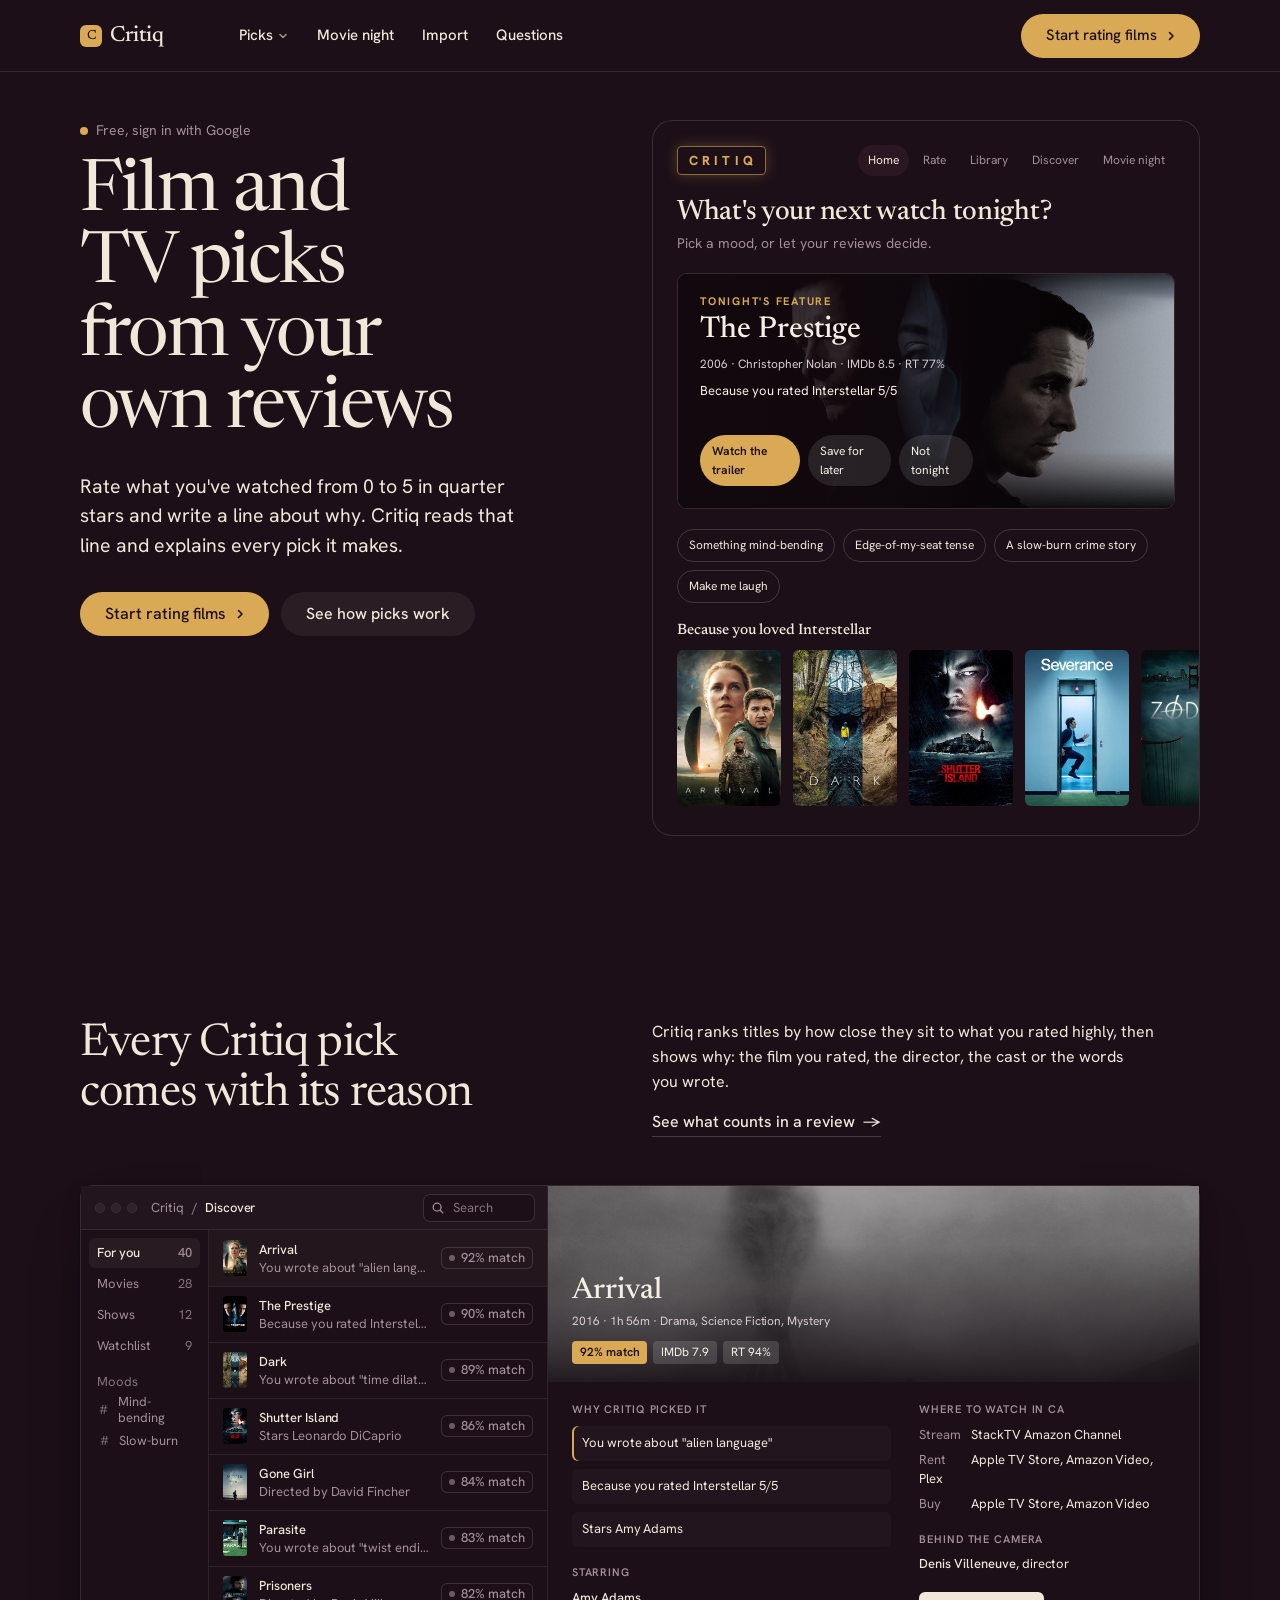
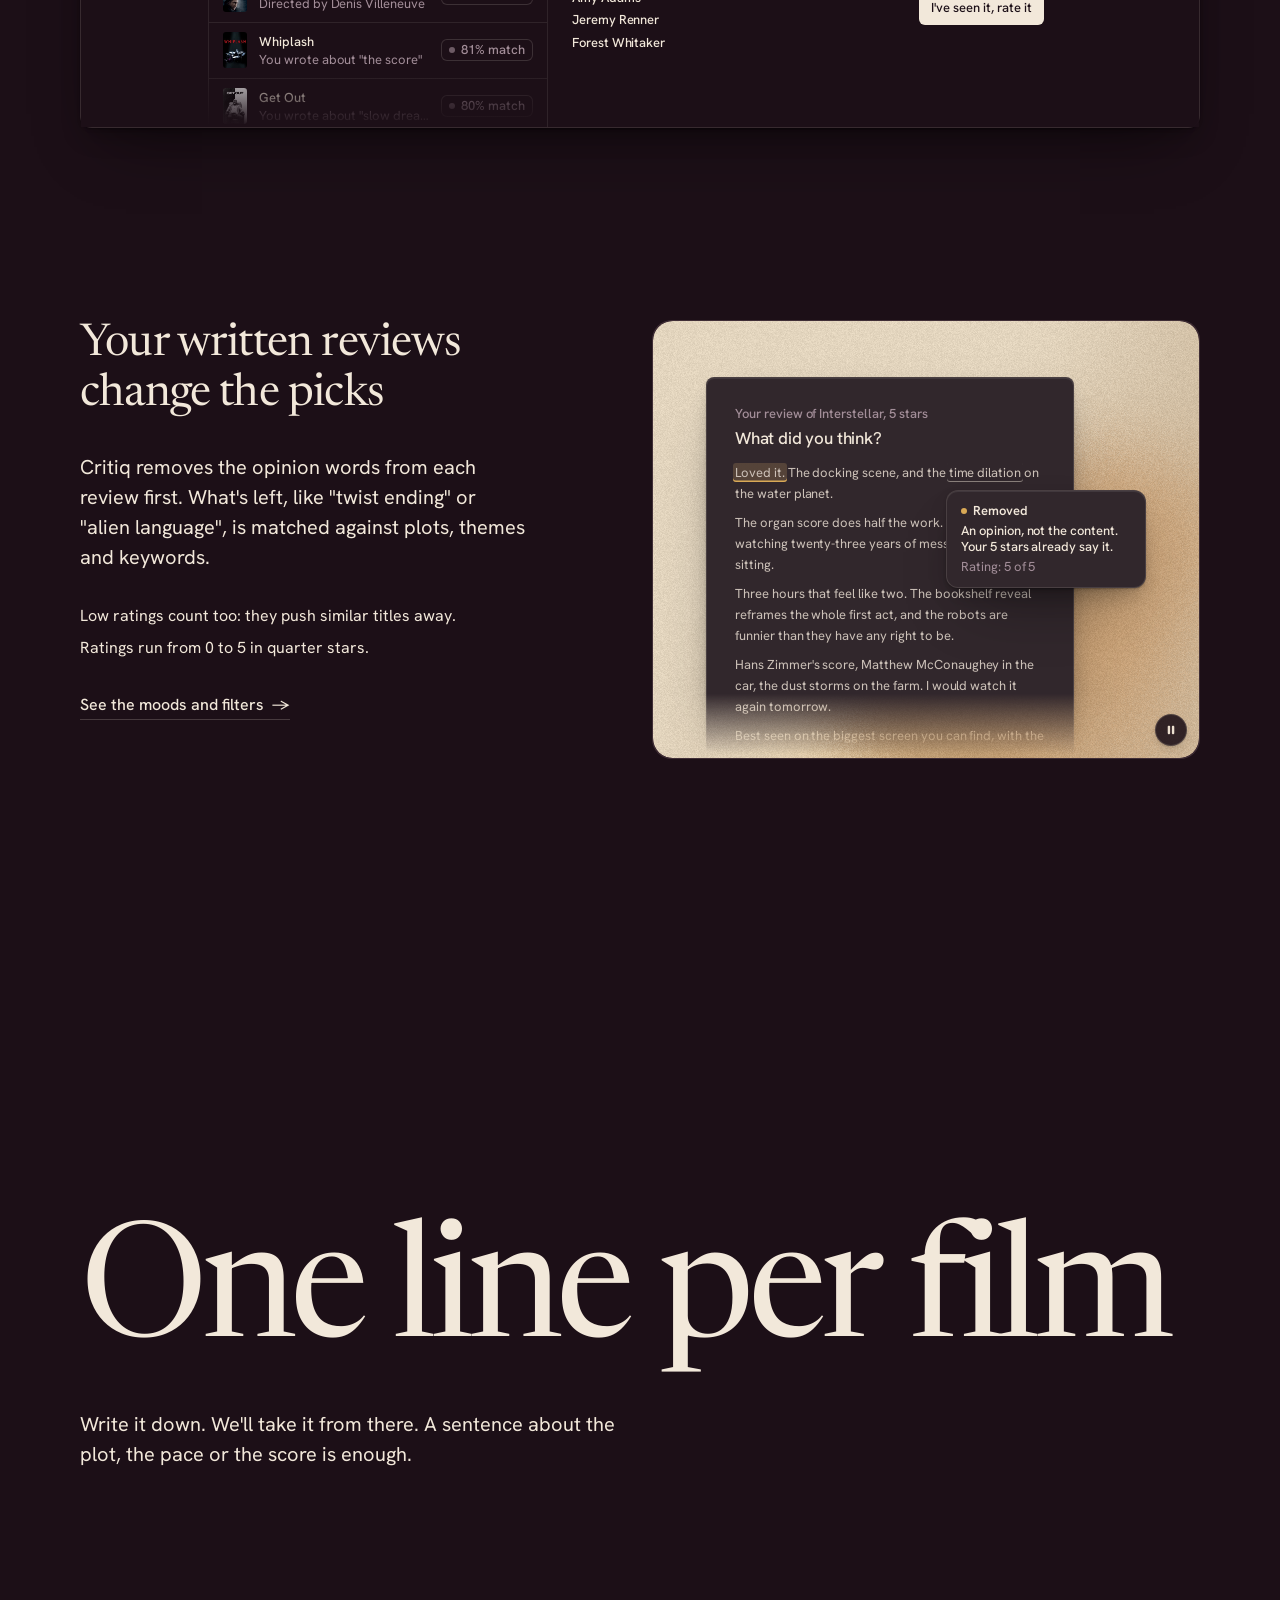
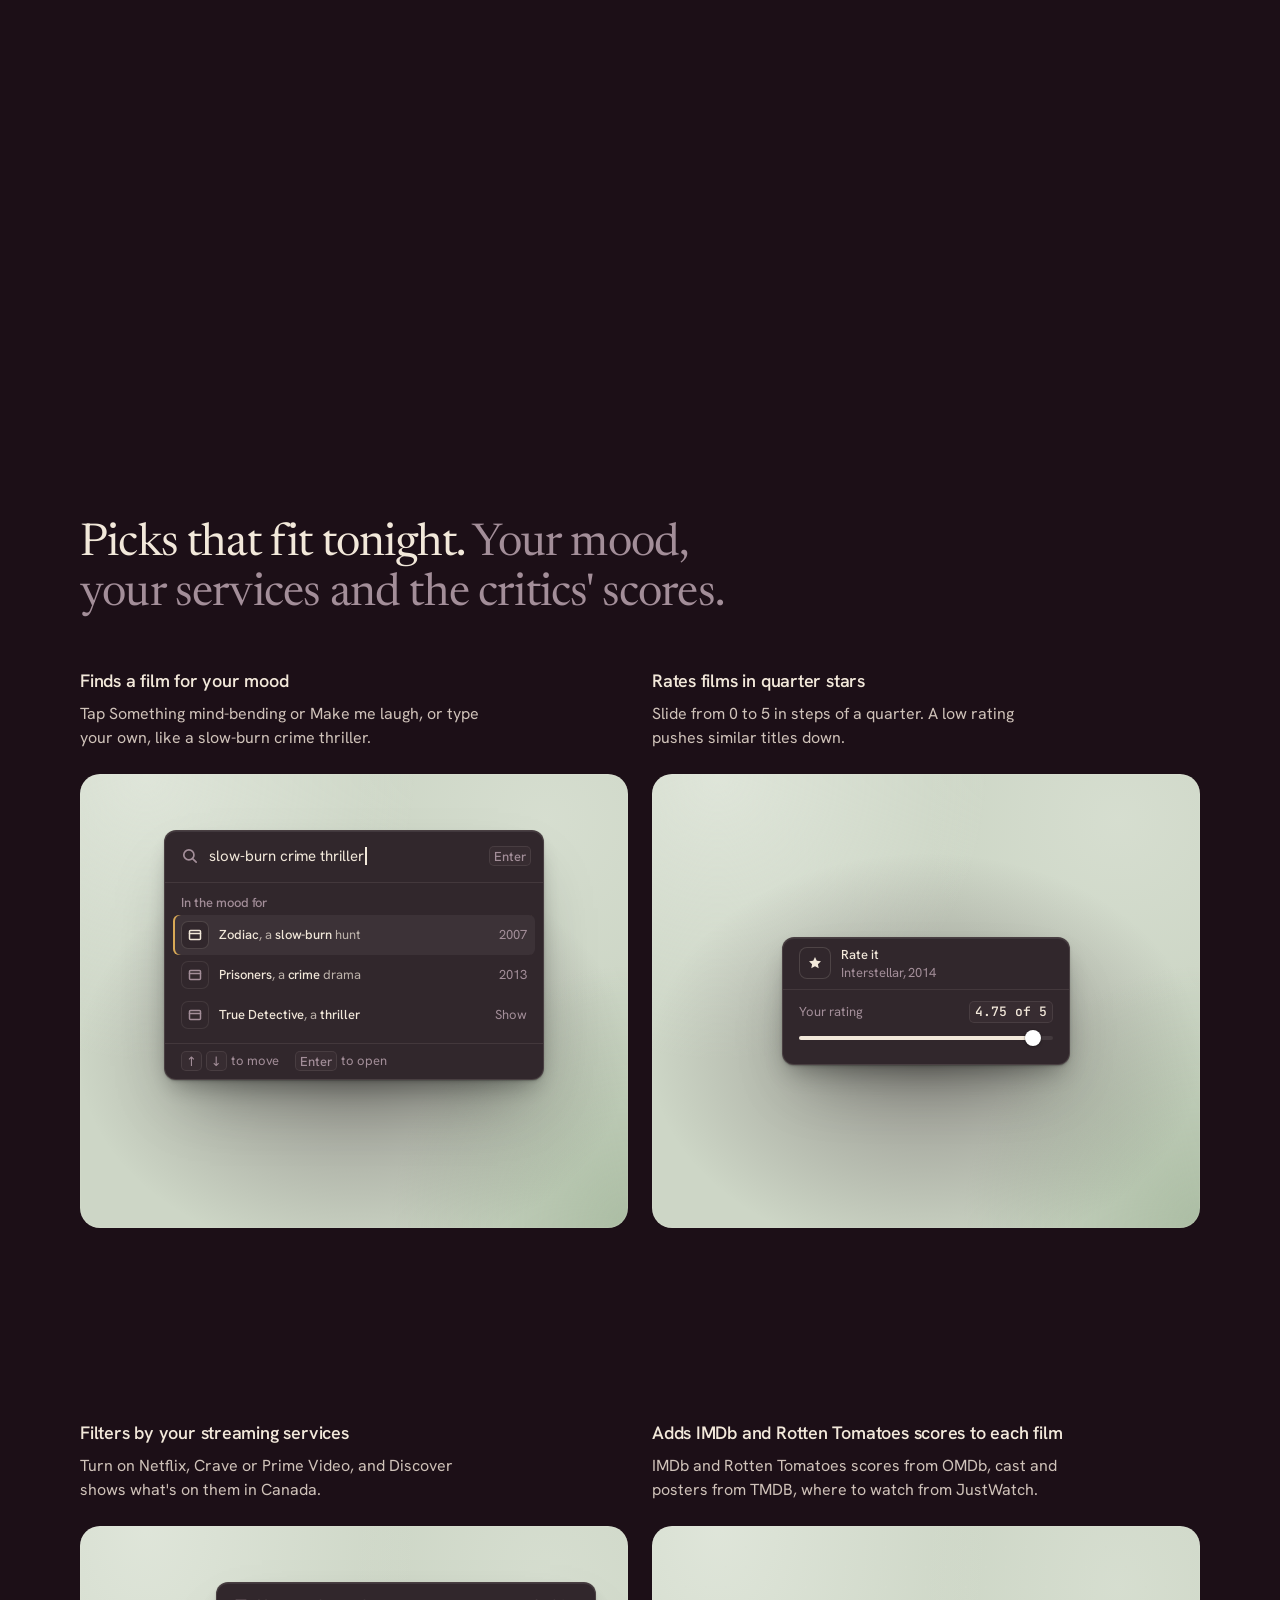
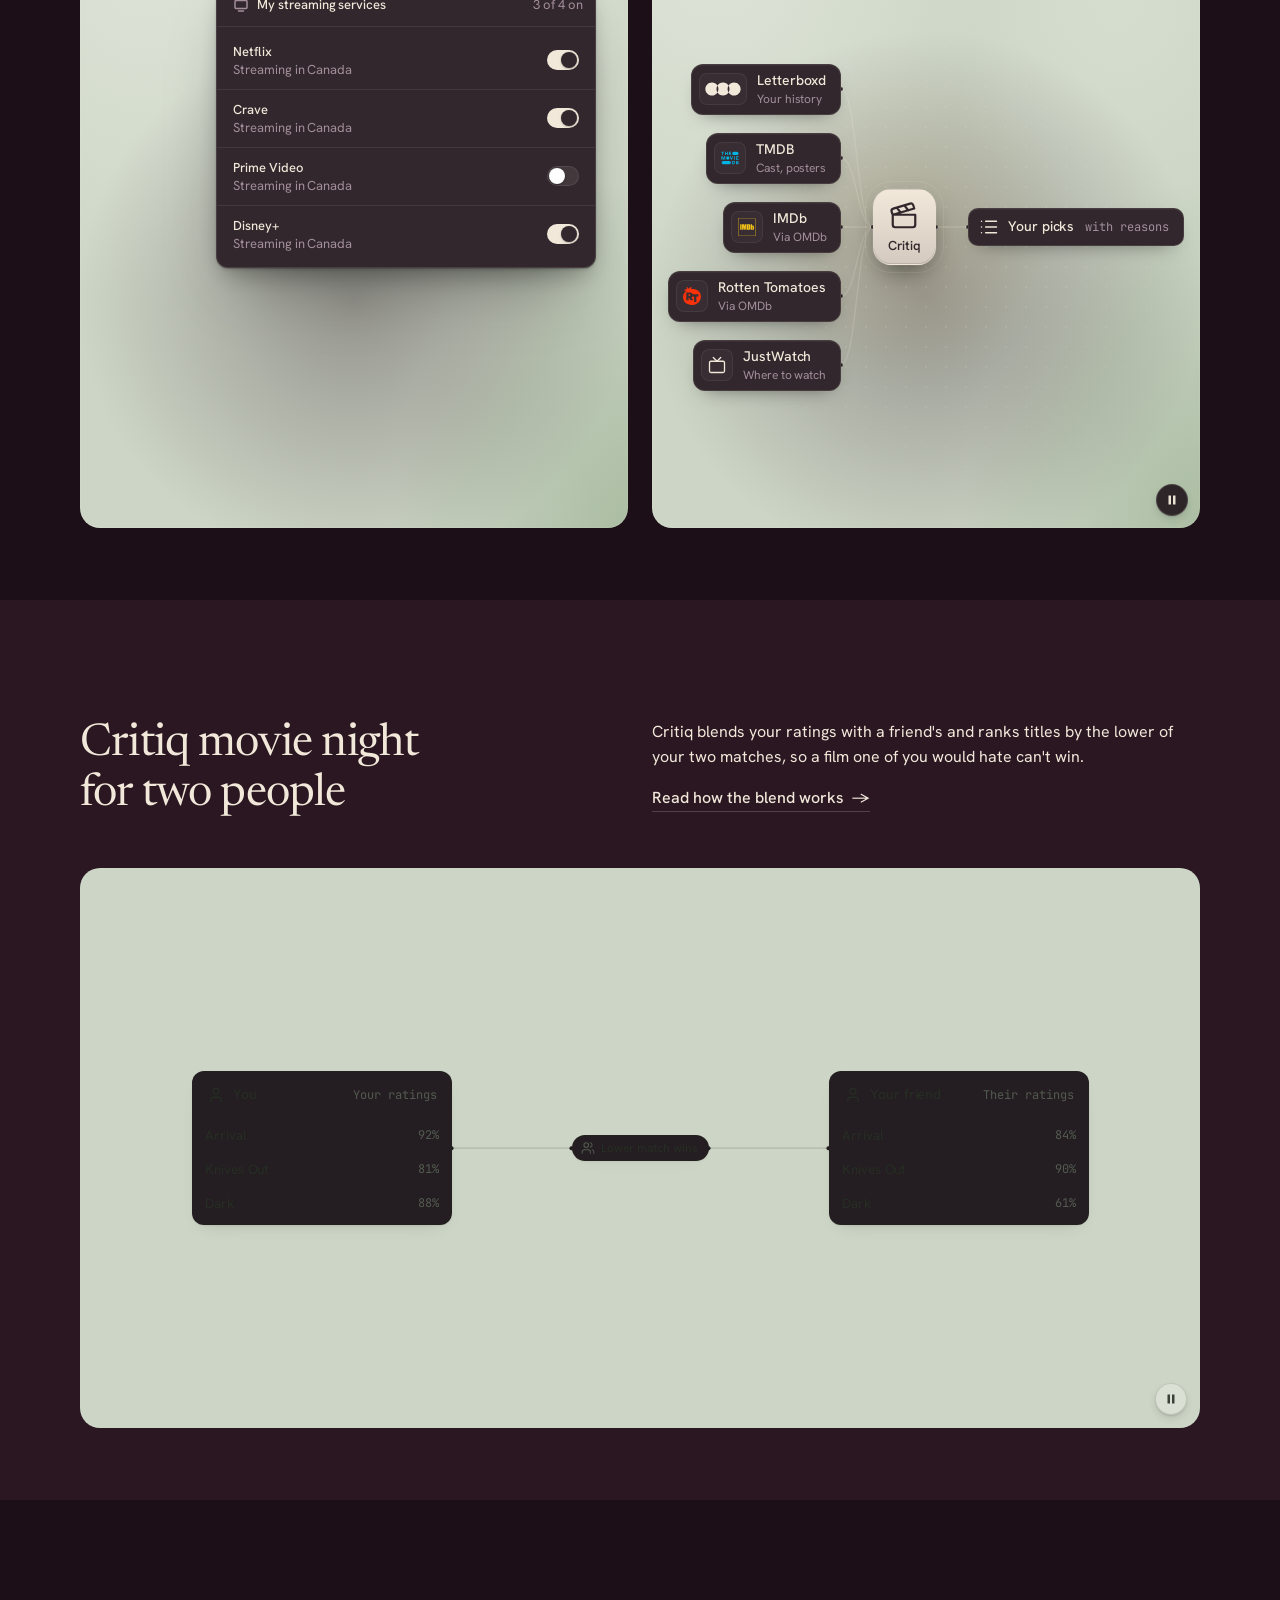
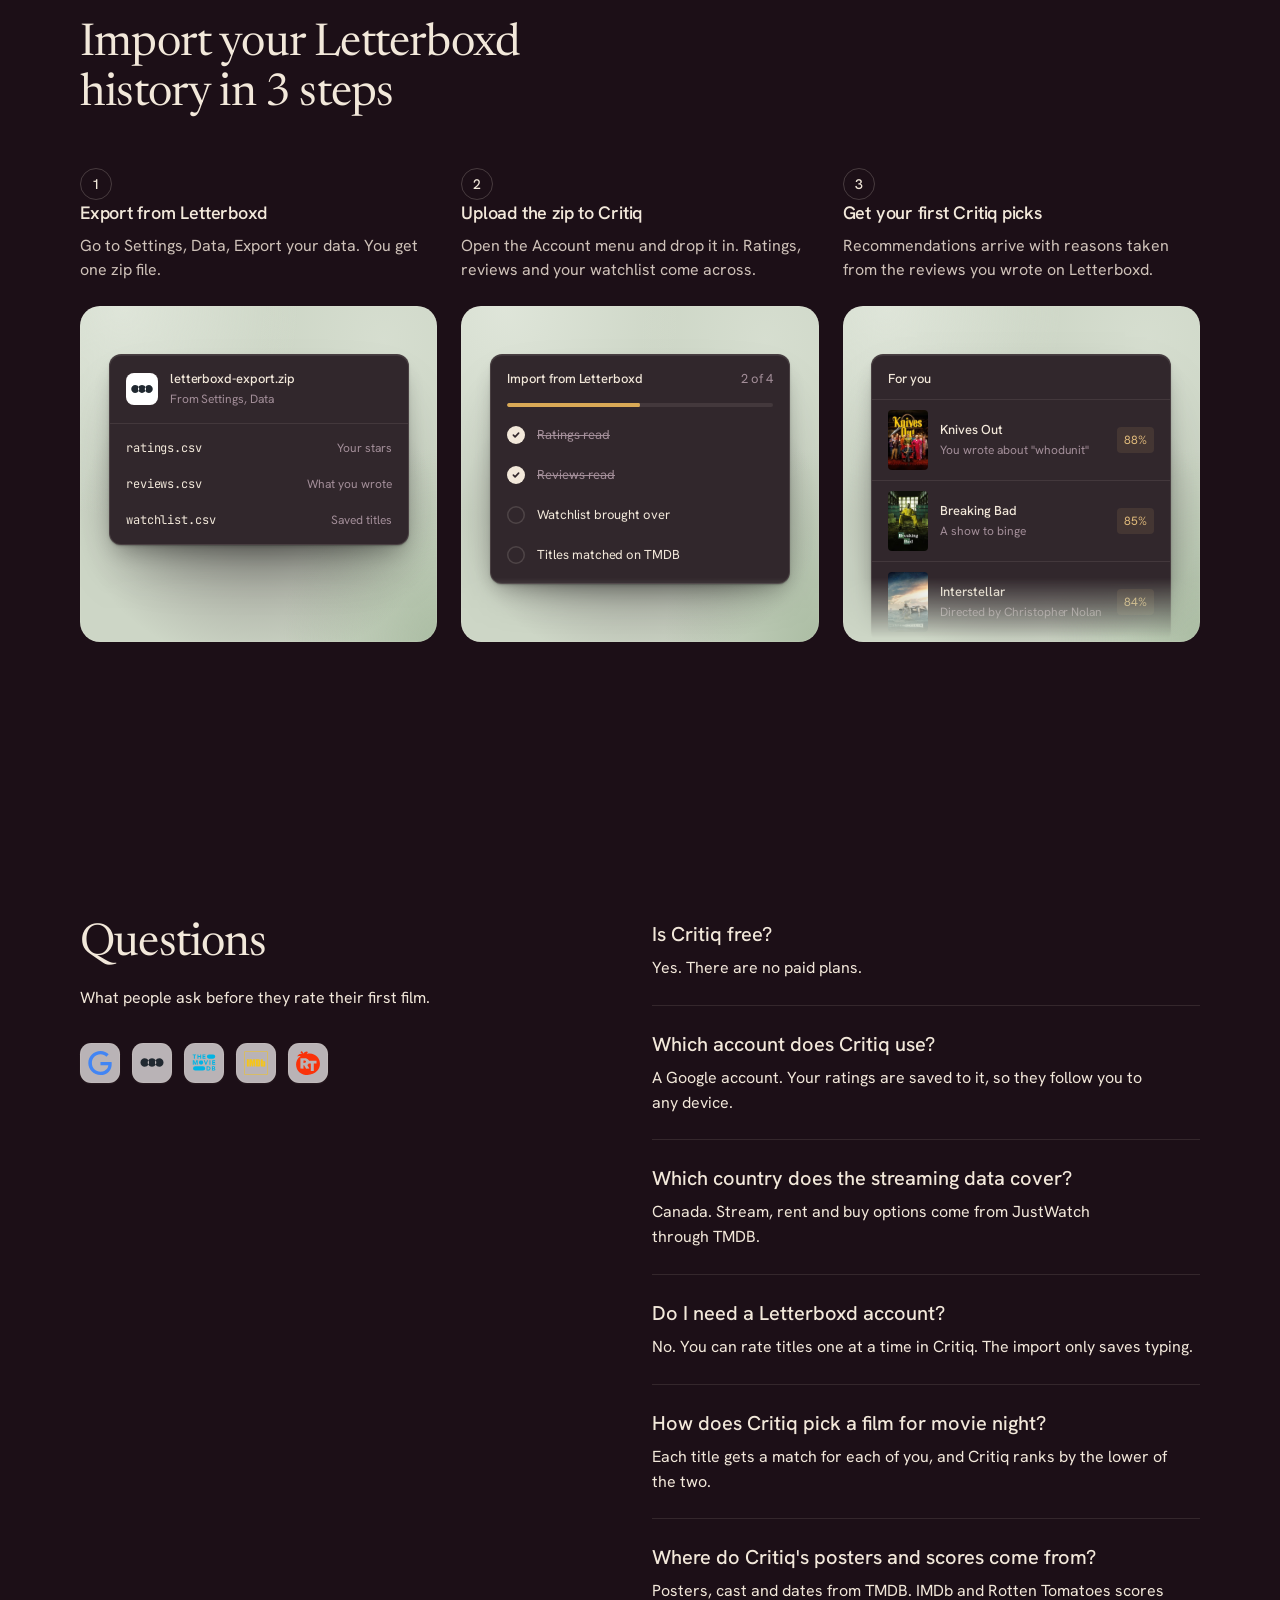
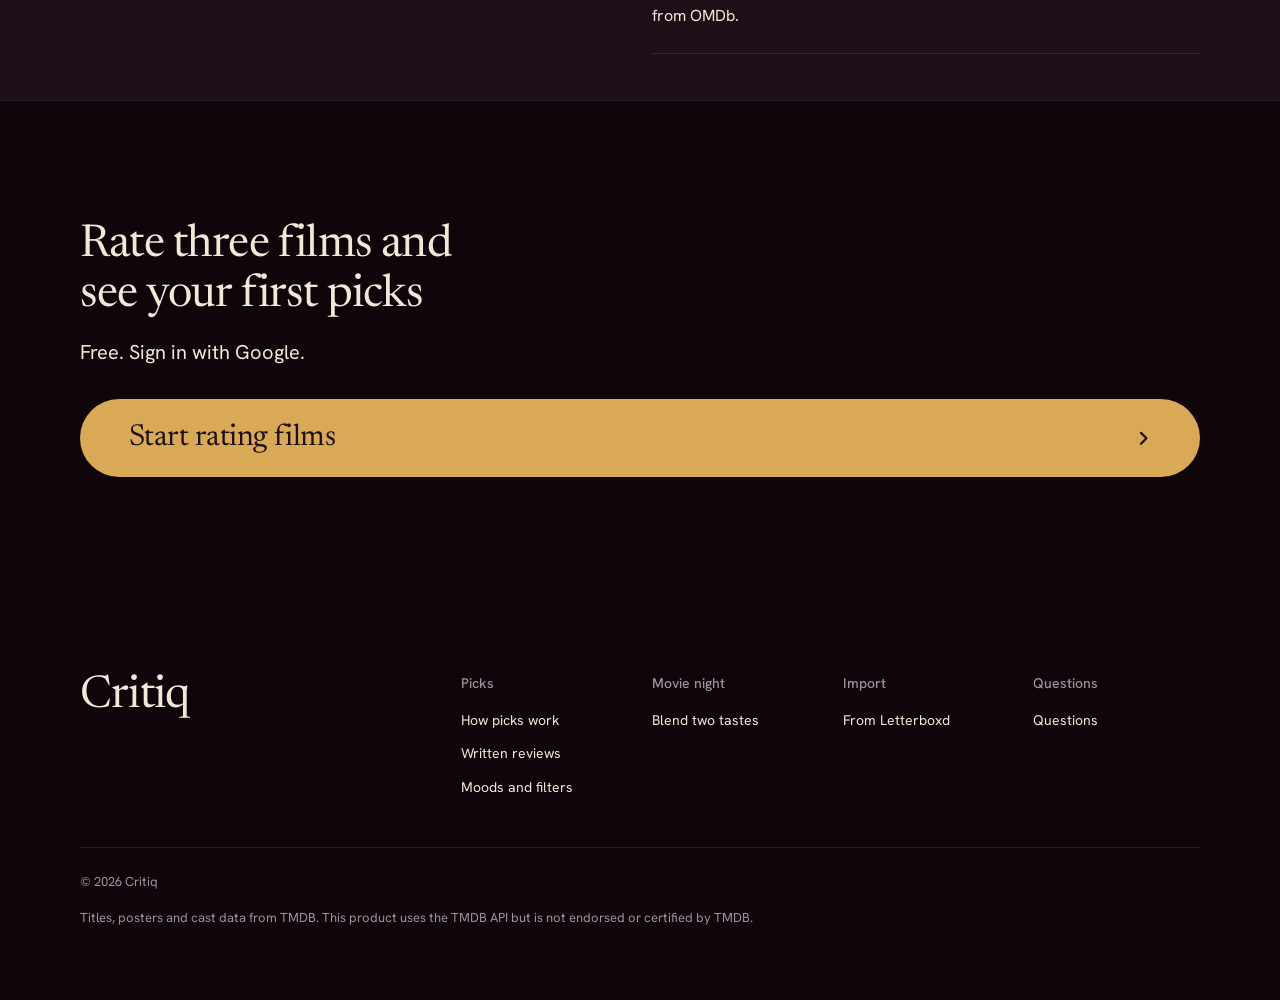
==== landing/index.html @ 83f0bd07 "Add Critiq landing page" ====
<!doctype html>
<html lang="en" data-type="software" data-radius="soft" data-ground="sage" data-buttons="pill" data-motion>
<head>
<meta charset="utf-8">
<meta name="viewport" content="width=device-width, initial-scale=1, viewport-fit=cover">
<title>Critiq: film and TV recommendations from your own reviews</title>
<meta name="description" content="Rate what you've watched in quarter stars, say why in a sentence, and Critiq explains every film or show it picks for you. Free, with Letterboxd import.">
<meta property="og:type" content="website">
<meta property="og:title" content="Critiq: film and TV recommendations from your own reviews">
<meta property="og:description" content="Rate what you've watched, say why, and get picks that explain themselves.">
<meta property="og:image" content="share.jpg">
<meta name="twitter:card" content="summary_large_image">
<link rel="icon" href="favicon.svg" type="image/svg+xml">
<meta name="theme-color" content="#1c0f17">
<!-- <link rel="canonical" href="https://[the client's domain]/"> : the domain is still to come -->
<meta name="site-kind" content="software">
<meta name="page-type" content="software">
<link rel="preconnect" href="https://fonts.googleapis.com">
<link rel="preconnect" href="https://fonts.gstatic.com" crossorigin>
<link href="https://fonts.googleapis.com/css2?family=Newsreader:opsz,wght@6..72,400..700&family=Hanken+Grotesk:wght@400..600&family=JetBrains+Mono:wght@400..500&display=swap" rel="stylesheet">
<link rel="stylesheet" href="assets/system.css">
<link rel="stylesheet" href="assets/ui/cards.css">
<link rel="stylesheet" href="assets/motion/motion.css">
<link rel="stylesheet" href="assets/backgrounds/backgrounds.css">
<link rel="stylesheet" href="assets/layout/layout.css">
<link rel="stylesheet" href="assets/icons/icon.css">
<style>
:root {
  --p-bg: #1c0f17; --p-surface: #2a1722; --p-ink: #f2e8da; --p-muted: #a38e99;
  --p-accent: #d9a956; --p-accent-ink: #1c0f17; --p-action: #d9a956; --p-action-ink: #1c0f17;
  --p-inv-bg: #f2e8da; --p-inv-surface: #e1d7cb; --p-inv-ink: #1c0f17; --p-inv-muted: #655859;
  --p-inv-accent: #1c0f17; --p-inv-accent-ink: #f2e8da; --p-inv-action: #1c0f17; --p-inv-action-ink: #f2e8da;
  --font-display: "Newsreader", Georgia, serif;
  --font-text: "Hanken Grotesk", system-ui, sans-serif;
  --font-mono: "JetBrains Mono", ui-monospace, "SFMono-Regular", Menlo, Consolas, monospace;
  --display-weight: 400;
  --display-tracking: -0.018em;
  --display-tracking-xl: -0.025em;
  --ly-scale: 1.06;
}
</style>
<link rel="stylesheet" href="assets/ui/base.css">
<link rel="stylesheet" href="assets/ui/window/fragment.css">
<link rel="stylesheet" href="assets/ui/doc/fragment.css">
<link rel="stylesheet" href="assets/ui/search/fragment.css">
<link rel="stylesheet" href="assets/ui/slider/fragment.css">
<link rel="stylesheet" href="assets/ui/toggles/fragment.css">
<link rel="stylesheet" href="assets/ui/checklist/fragment.css">
<link rel="stylesheet" href="assets/diagrams/diagram.css">
<script>document.documentElement.classList.add('m-enter');setTimeout(()=>document.documentElement.classList.add('m-enter-done'),700)</script>
<script src="assets/backgrounds/backgrounds.js"></script>
<script>document.documentElement.classList.add('mo-js');setTimeout(()=>document.documentElement.classList.add('mo-safe'),2500)</script>
<link rel="modulepreload" href="assets/moments/moments.js">
<link rel="modulepreload" href="assets/moments/lib.js">
<link rel="modulepreload" href="assets/moments/letters-assemble/moment.js">
<link rel="modulepreload" href="assets/moments/line-carries-colour/moment.js">
<style>
  /* HERO VISUAL: the app's Home screen as live HTML, in the app's own screening-room colours */
  .home { position: absolute; inset: 0; border: 1px solid color-mix(in oklab, var(--p-ink) 14%, transparent); border-radius: inherit; display: flex; flex-direction: column; gap: 20px; padding: 24px; background: var(--p-bg); color: var(--p-ink); font-family: var(--font-text); overflow: hidden; }
  .home__bar { display: flex; align-items: center; gap: 12px; }
  .home__sign { font: 800 13px/1 var(--font-text); letter-spacing: 0.32em; color: var(--p-accent); padding: 7px 8px 7px 11px; border: 1px solid color-mix(in oklab, var(--p-accent) 60%, transparent); border-radius: 4px; box-shadow: 0 0 14px color-mix(in oklab, var(--p-accent) 28%, transparent); }
  .home__pills { display: flex; gap: 4px; margin-left: auto; font-size: 12px; }
  .home__pills span { padding: 6px 10px; border-radius: 999px; color: var(--p-muted); }
  .home__pills .is-on { background: var(--p-surface); color: var(--p-ink); }
  .home__q { font: 500 28px/1.15 var(--font-display); letter-spacing: -0.01em; }
  .home__q small { display: block; margin-top: 6px; font: 400 14px/1.4 var(--font-text); color: var(--p-muted); letter-spacing: 0; }
  .home__feature { position: relative; flex: none; height: 236px; border-radius: 10px; overflow: hidden; border: 1px solid color-mix(in oklab, var(--p-ink) 12%, transparent); }
  .home__feature img { position: absolute; inset: 0; width: 100%; height: 100%; object-fit: cover; }
  .home__feature::after { content: ""; position: absolute; inset: 0; background: linear-gradient(90deg, rgb(20 10 16 / 0.92) 0%, rgb(20 10 16 / 0.7) 48%, rgb(20 10 16 / 0.05) 100%); }
  .home__fx { position: relative; z-index: 1; display: flex; flex-direction: column; gap: 8px; height: 100%; padding: 22px; max-width: 64%; }
  .home__tag { font: 700 11px/1 var(--font-text); letter-spacing: 0.16em; text-transform: uppercase; color: var(--p-accent); }
  .home__title { font: 500 30px/1.05 var(--font-display); color: #f6efe4; }
  .home__meta { font-size: 12px; color: #d8ccd2; }
  .home__why { font-size: 13px; color: #f6efe4; }
  .home__acts { display: flex; gap: 8px; margin-top: auto; }
  .home__acts span { font-size: 12px; padding: 7px 12px; border-radius: 999px; background: rgb(255 255 255 / 0.1); color: #f6efe4; }
  .home__acts .is-main { background: var(--p-accent); color: var(--p-accent-ink); font-weight: 600; }
  .home__moods { display: flex; flex-wrap: wrap; gap: 8px; }
  .home__moods span { font-size: 12px; padding: 6px 11px; border-radius: 999px; border: 1px solid color-mix(in oklab, var(--p-ink) 18%, transparent); color: var(--p-ink); }
  .home__row { font: 500 15px/1 var(--font-display); }
  .home__strip { display: flex; gap: 12px; margin-top: -8px; }
  .home__strip img { width: 104px; aspect-ratio: 2 / 3; border-radius: 6px; object-fit: cover; flex: none; }
  @media (max-width: 1023px) { .home { gap: 16px; padding: 20px; } .home__pills { display: none; } .home__q { font-size: 22px; } }
  @media (max-width: 639px) { .home { padding: 14px; gap: 12px; } .home__bar, .home__q, .home__moods, .home__row, .home__strip { display: none; } .home__feature { flex: 1 1 auto; height: auto; } .home__fx { max-width: 80%; padding: 16px; } .home__title { font-size: 26px; } .home__acts span:not(.is-main) { display: none; } }

  /* APP-FRAME (sections-library.md, app-frame) */
  .app.ui { display: grid; grid-template-columns: minmax(0, 5fr) minmax(0, 7fr); margin-top: var(--s-7); background: var(--u-bg); border: 1px solid var(--u-border); border-radius: var(--u-r); box-shadow: var(--u-shadow); }
  .app > .app__pane { position: relative; min-width: 0; min-height: 0; overflow: hidden; }
  .app > .app__pane + .app__pane { border-left: 1px solid var(--u-line); }
  .app > .app__pane > .ui-panel { width: 100%; border: 0; border-radius: 0; box-shadow: none; }
  .app > .app__pane::after { content: ""; position: absolute; inset: auto 0 0 0; height: 64px; background: linear-gradient(transparent, var(--u-bg)); pointer-events: none; }
  @media (min-width: 1024px) and (max-width: 1279px) { .app.ui { grid-template-columns: minmax(0, 4fr) minmax(0, 8fr); } }
  @media (max-width: 1023px) {
    .app.ui { grid-template-columns: minmax(0, 1fr); grid-template-rows: auto minmax(0, 1fr); }
    .app > .app__pane--list { max-height: 252px; }
    .app > .app__pane--list::after { display: none; }
    .app .ui-win__side { display: none; }
    .app .ui-win__body { grid-template-columns: minmax(0, 1fr); }
    .app > .app__pane + .app__pane { border-left: 0; border-top: 1px solid var(--u-line); }
  }
  @media (max-width: 639px) {
    .app.ui { grid-template-rows: minmax(0, 1fr); }
    .app > .app__pane--list { display: none; }
    .app > .app__pane + .app__pane { border-top: 0; }
  }
  /* inside the window: poster thumbs in the avatar slot */
  .app .ui-avatar.poster { width: 24px; height: 36px; border-radius: 3px; overflow: hidden; background: var(--u-fill-2); box-shadow: none; }
  .app .ui-avatar.poster img { width: 100%; height: 100%; object-fit: cover; display: block; }
  /* the open title: Critiq's detail page for Arrival */
  .det { font-size: 13px; line-height: 1.45; color: var(--u-ink); }
  .det__hero { position: relative; height: 196px; overflow: hidden; }
  .det__hero img { position: absolute; inset: 0; width: 100%; height: 100%; object-fit: cover; }
  .det__hero::after { content: ""; position: absolute; inset: 0; background: linear-gradient(0deg, rgb(18 10 15 / 0.9) 0%, rgb(18 10 15 / 0.2) 70%); }
  .det__head { position: absolute; left: 24px; right: 24px; bottom: 18px; z-index: 1; color: #f6efe4; }
  .det__title { font: 500 30px/1.05 var(--font-display); }
  .det__meta { margin-top: 6px; font-size: 12px; color: #d8ccd2; }
  .det__chips { display: flex; flex-wrap: wrap; gap: 6px; margin-top: 10px; }
  .det__chips span { font-size: 12px; padding: 3px 8px; border-radius: 4px; background: rgb(255 255 255 / 0.14); }
  .det__chips .is-match { background: var(--p-accent); color: var(--p-accent-ink); font-weight: 600; }
  .det__body { display: grid; grid-template-columns: minmax(0, 1.25fr) minmax(0, 1fr); gap: 20px 28px; padding: 20px 24px; }
  .det__h { font-size: 11px; font-weight: 600; letter-spacing: 0.08em; text-transform: uppercase; color: var(--u-muted); margin-bottom: 8px; }
  .det__why { display: grid; gap: 8px; }
  .det__why li { padding: 8px 10px; border-radius: 6px; background: var(--u-fill); }
  .det__why li:first-child { box-shadow: inset 2px 0 0 var(--u-accent); }
  .det__list { display: grid; gap: 4px; }
  .det__list b { font-weight: 500; }
  .det__watch { display: grid; gap: 6px; }
  .det__watch span { color: var(--u-muted); display: inline-block; width: 52px; }
  .det__btn { display: inline-block; margin-top: 4px; padding: 7px 12px; border-radius: 6px; background: var(--u-ink); color: var(--u-bg); font-weight: 500; }
  @media (max-width: 639px) { .det__body { grid-template-columns: minmax(0, 1fr); padding: 16px; } .det__body > div:last-child, .det__body .det__h + .det__list, .det__body .det__h[style] { display: none; } .det__head { left: 16px; right: 16px; } }

  /* REVIEWS split frame */
  #reviews .stage { --fade-h: 64px; }
  #line .mo-la__sub { color: var(--ink); }

  /* FEATURES 2x2 */
  #features .panel { --p-h: 336px; }
  @media (max-width: 639px) { #features .panel { --p-h: 180px; } #features .stage { --fade-h: 40px; } }

  .faq-marks { display: flex; flex-wrap: wrap; gap: 12px; padding-top: var(--s-4); }
  /* MOVIE NIGHT wide frame */
  #movie-night .frame--wide { margin-top: var(--s-7); }

  /* IMPORT steps: one --p-h; the two small screens of the export and the first picks */
  #import .panel { --p-h: 336px; }
  @media (max-width: 639px) { #import .panel { --p-h: 320px; } }
  .zip { width: 300px; max-width: calc(100% - 48px); font-size: 13px; }
  .zip__head { display: flex; align-items: center; gap: 12px; padding: 14px 16px; border-bottom: 1px solid var(--u-line); }
  .zip__head img { width: 32px; height: 32px; padding: 5px; border-radius: 8px; background: #fff; box-shadow: inset 0 0 0 1px var(--u-line); }
  .zip__head b { display: block; font-weight: 500; }
  .zip__head small { color: var(--u-muted); font-size: 12px; }
  .zip ul { padding: 6px 0; }
  .zip li { display: flex; justify-content: space-between; padding: 8px 16px; font-family: var(--font-mono); font-size: 12px; }
  .zip li span { color: var(--u-muted); font-family: var(--font-text); }
  .picks { width: 300px; max-width: calc(100% - 48px); font-size: 13px; }
  .picks__h { padding: 14px 16px 10px; font-weight: 500; border-bottom: 1px solid var(--u-line); }
  .picks li { display: grid; grid-template-columns: 40px minmax(0, 1fr) auto; gap: 12px; align-items: center; padding: 10px 16px; }
  .picks li + li { border-top: 1px solid var(--u-line); }
  .picks img { width: 40px; height: 60px; border-radius: 4px; object-fit: cover; }
  .picks b { display: block; font-weight: 500; }
  .picks small { color: var(--u-muted); font-size: 12px; }
  .picks em { font-style: normal; font-size: 12px; padding: 3px 7px; border-radius: 4px; background: var(--u-tint); color: var(--u-accent-text); }
</style>
</head>
<body>
<!-- type: software (site-kind software)
     deal: hero split, nav nav-mega, close close-type, footer footer-dark, rhythm space, buttons pill, mark initial,
           palette: the client's own (start.mjs brand: velvet #1c0f17, curtain #2a1722, light #f2e8da, usher #a38e99,
           brass #d9a956), pairing newsreader (forced: the app's own heading face), radius soft, lit ground sage
     effect: grain-gradient in the one [data-visual] frame (#reviews); card ground: none (the grain family has no second id)
     moments: letters-assemble in #line (its own statement section), line-carries-colour in #movie-night (ground-surface)
     client slots: none; posters and backdrops from TMDB, credited in the footer -->

<header class="nav">
  <div class="wrap nav__bar">
    <a class="skip-link" href="#top">Skip to content</a>
    <a class="nav__logo" href="#top"><span class="mark mark--initial" aria-hidden="true">C</span>Critiq</a>
    <nav class="nav__links" aria-label="Main">
      <div class="nav__item">
        <a class="nav__link" href="#how">Picks <svg class="chev" viewBox="0 0 12 12" aria-hidden="true"><path d="M3 4.5l3 3 3-3" fill="none" stroke="currentColor" stroke-width="1.5" stroke-linecap="round" stroke-linejoin="round"/></svg></a>
        <div class="nav__menu">
          <div class="wrap grid">
            <div class="menu-col span-3">
              <p class="t-label">Picks</p>
              <a href="#how">How picks work<span>Every pick with its reason</span></a>
              <a href="#reviews">Written reviews<span>Your words shape the picks</span></a>
              <a href="#features">Moods and filters<span>Mood, services and scores</span></a>
            </div>
            <div class="menu-col span-3">
              <p class="t-label">Together</p>
              <a href="#movie-night">Movie night<span>Picks two people agree on</span></a>
              <a href="#import">Letterboxd import<span>Bring your history over</span></a>
            </div>
            <a class="menu-card span-3 start-10" href="#movie-night">
              <div class="panel"><img class="frame__img" src="img/arrival-bg.jpg" alt="A still from Arrival: the alien ship hovering over a misty valley" loading="lazy" width="780" height="439"></div>
              <span class="t-card">Movie night</span>
              <span class="t-small muted">Blend two people's ratings</span>
            </a>
          </div>
        </div>
      </div>
      <div class="nav__item"><a class="nav__link" href="#movie-night">Movie night</a></div>
      <div class="nav__item"><a class="nav__link" href="#import">Import</a></div>
      <div class="nav__item"><a class="nav__link" href="#faq">Questions</a></div>
    </nav>
    <div class="nav__actions">
      <a class="btn btn--primary" href="https://critiq.streamlit.app">Start rating films</a>
    </div>
    <button class="nav__toggle" type="button" aria-expanded="false" aria-label="Menu">
      <svg width="18" height="18" viewBox="0 0 18 18" aria-hidden="true"><path d="M2 5h14M2 13h14" stroke="currentColor" stroke-width="1.6" stroke-linecap="round"/></svg>
    </button>
  </div>
</header>

<main id="top">
  <section class="hero hero--split" data-enter aria-labelledby="hero-h">
    <div class="wrap"><div class="hero-text grid hero__grid">
      <div class="hero__text span-5">
        <p class="hero__kicker"><span class="dot" aria-hidden="true"></span>Free, sign in with Google</p>
        <h1 id="hero-h">Film and TV picks from your own reviews</h1>
        <p class="hero__lead">Rate what you've watched from 0 to 5 in quarter stars and write a line about why. Critiq reads that line and explains every pick it makes.</p>
        <div class="btn-row"><a class="btn btn--primary" href="https://critiq.streamlit.app">Start rating films<svg class="m-arrow" viewBox="0 0 12 12" aria-hidden="true"><path class="m-arrow__stem" d="M1 6h8"/><path class="m-arrow__head" d="M4.5 2.5 8 6l-3.5 3.5"/></svg></a><a class="btn btn--secondary" href="#how">See how picks work</a></div>
      </div>
      <div class="hero__media span-6 start-7">
        <div class="home" role="img" aria-label="Critiq's home screen: tonight's feature is The Prestige, picked because you rated Interstellar 5 out of 5, with mood buttons and a row of films like Interstellar">
          <div class="home__bar"><span class="home__sign">CRITIQ</span><span class="home__pills"><span class="is-on">Home</span><span>Rate</span><span>Library</span><span>Discover</span><span>Movie night</span></span></div>
          <p class="home__q">What's your next watch tonight?<small>Pick a mood, or let your reviews decide.</small></p>
          <div class="home__feature">
            <img src="img/prestige-bg.jpg" alt="" fetchpriority="high" width="780" height="439">
            <div class="home__fx">
              <span class="home__tag">Tonight's feature</span>
              <span class="home__title">The Prestige</span>
              <span class="home__meta">2006 · Christopher Nolan · IMDb 8.5 · RT 77%</span>
              <span class="home__why">Because you rated Interstellar 5/5</span>
              <span class="home__acts"><span class="is-main">Watch the trailer</span><span>Save for later</span><span>Not tonight</span></span>
            </div>
          </div>
          <div class="home__moods"><span>Something mind-bending</span><span>Edge-of-my-seat tense</span><span>A slow-burn crime story</span><span>Make me laugh</span></div>
          <p class="home__row">Because you loved Interstellar</p>
          <div class="home__strip"><img src="img/arrival.jpg" alt="" width="342" height="513" loading="lazy"><img src="img/dark.jpg" alt="" width="185" height="278" loading="lazy"><img src="img/shutter.jpg" alt="" width="185" height="278" loading="lazy"><img src="img/severance.jpg" alt="" width="185" height="278" loading="lazy"><img src="img/zodiac.jpg" alt="" width="185" height="278" loading="lazy"></div>
        </div>
      </div>
    </div></div>
  </section>

  <section class="section" id="how" aria-labelledby="how-h">
    <div class="wrap">
      <div class="grid">
        <h2 class="span-5" id="how-h">Every Critiq pick comes with its reason</h2>
        <div class="span-6 start-7 stack-4">
          <p>Critiq ranks titles by how close they sit to what you rated highly, then shows why: the film you rated, the director, the cast or the words you wrote.</p>
          <a class="link" href="#reviews">See what counts in a review</a>
        </div>
      </div>
      <div class="ui app fill" role="img" aria-label="Critiq's Discover list beside the open title Arrival: a 92% match, picked because you wrote about alien language and rated Interstellar 5 out of 5, with where to stream, rent or buy it in Canada" data-ui-pause-host>
        <div class="app__pane app__pane--list">
          <div class="ui ui-panel ui-win" data-ui="window" data-open="New" data-work="Saving" data-done="Saved">
            <div class="ui-win__bar">
              <span class="ui-dots" aria-hidden="true"><i></i><i></i><i></i></span>
              <span class="ui-win__crumb">Critiq <i>/</i> <b>Discover</b></span>
              <span class="ui-spacer"></span>
              <span class="ui-win__search" aria-hidden="true"><svg class="ui-icon" viewBox="0 0 16 16"><circle cx="7" cy="7" r="4.5"/><path d="m10.5 10.5 3 3"/></svg><span class="ui-win__ph">Search</span></span>
            </div>
            <div class="ui-win__body">
              <nav class="ui-win__side" aria-hidden="true">
                <span class="ui-win__nav is-on">For you<em>40</em></span>
                <span class="ui-win__nav">Movies<em>28</em></span>
                <span class="ui-win__nav">Shows<em>12</em></span>
                <span class="ui-win__nav">Watchlist<em>9</em></span>
                <span class="ui-win__label">Moods</span>
                <span class="ui-win__nav"><span class="ui-win__hash">#</span>Mind-bending</span>
                <span class="ui-win__nav"><span class="ui-win__hash">#</span>Slow-burn</span>
              </nav>
              <div class="ui-win__main">
                <div class="ui-win__cols" aria-hidden="true"><span>Title</span><span>Why</span><span>Match</span><span>IMDb</span></div>
                <ul class="ui-win__rows">
                  <li class="ui-win__row is-sel" data-row><span class="ui-avatar poster"><img src="img/arrival.jpg" alt="" width="342" height="513" loading="lazy"></span><span class="ui-win__who">Arrival</span><span class="ui-win__sub">You wrote about "alien language"</span><span class="ui-win__st" data-st>92% match</span><span class="ui-win__age">7.9</span></li>
                  <li class="ui-win__row" data-row><span class="ui-avatar poster"><img src="img/prestige.jpg" alt="" width="342" height="513" loading="lazy"></span><span class="ui-win__who">The Prestige</span><span class="ui-win__sub">Because you rated Interstellar 5/5</span><span class="ui-win__st" data-st>90% match</span><span class="ui-win__age">8.5</span></li>
                  <li class="ui-win__row" data-row><span class="ui-avatar poster"><img src="img/dark.jpg" alt="" width="185" height="278" loading="lazy"></span><span class="ui-win__who">Dark</span><span class="ui-win__sub">You wrote about "time dilation"</span><span class="ui-win__st" data-st>89% match</span><span class="ui-win__age">8.7</span></li>
                  <li class="ui-win__row" data-row><span class="ui-avatar poster"><img src="img/shutter.jpg" alt="" width="185" height="278" loading="lazy"></span><span class="ui-win__who">Shutter Island</span><span class="ui-win__sub">Stars Leonardo DiCaprio</span><span class="ui-win__st" data-st>86% match</span><span class="ui-win__age">8.2</span></li>
                  <li class="ui-win__row" data-row><span class="ui-avatar poster"><img src="img/gonegirl.jpg" alt="" width="185" height="272" loading="lazy"></span><span class="ui-win__who">Gone Girl</span><span class="ui-win__sub">Directed by David Fincher</span><span class="ui-win__st" data-st>84% match</span><span class="ui-win__age">8.1</span></li>
                  <li class="ui-win__row" data-row><span class="ui-avatar poster"><img src="img/parasite.jpg" alt="" width="185" height="278" loading="lazy"></span><span class="ui-win__who">Parasite</span><span class="ui-win__sub">You wrote about "twist ending"</span><span class="ui-win__st" data-st>83% match</span><span class="ui-win__age">8.5</span></li>
                  <li class="ui-win__row" data-row><span class="ui-avatar poster"><img src="img/prisoners.jpg" alt="" width="185" height="278" loading="lazy"></span><span class="ui-win__who">Prisoners</span><span class="ui-win__sub">Directed by Denis Villeneuve</span><span class="ui-win__st" data-st>82% match</span><span class="ui-win__age">8.2</span></li>
                  <li class="ui-win__row" data-row><span class="ui-avatar poster"><img src="img/whiplash.jpg" alt="" width="185" height="278" loading="lazy"></span><span class="ui-win__who">Whiplash</span><span class="ui-win__sub">You wrote about "the score"</span><span class="ui-win__st" data-st>81% match</span><span class="ui-win__age">8.5</span></li>
                  <li class="ui-win__row" data-row><span class="ui-avatar poster"><img src="img/getout.jpg" alt="" width="185" height="278" loading="lazy"></span><span class="ui-win__who">Get Out</span><span class="ui-win__sub">You wrote about "slow dread"</span><span class="ui-win__st" data-st>80% match</span><span class="ui-win__age">7.8</span></li>
                  <li class="ui-win__row" data-row><span class="ui-avatar poster"><img src="img/zodiac.jpg" alt="" width="185" height="278" loading="lazy"></span><span class="ui-win__who">Zodiac</span><span class="ui-win__sub">Directed by David Fincher</span><span class="ui-win__st" data-st>79% match</span><span class="ui-win__age">7.7</span></li>
                </ul>
              </div>
            </div>
          </div>
        </div>
        <div class="app__pane app__pane--open">
          <div class="det">
            <div class="det__hero">
              <img src="img/arrival-bg.jpg" alt="" loading="lazy" width="780" height="439">
              <div class="det__head">
                <div class="det__title">Arrival</div>
                <div class="det__meta">2016 · 1h 56m · Drama, Science Fiction, Mystery</div>
                <div class="det__chips"><span class="is-match">92% match</span><span>IMDb 7.9</span><span>RT 94%</span></div>
              </div>
            </div>
            <div class="det__body">
              <div>
                <p class="det__h">Why Critiq picked it</p>
                <ul class="det__why">
                  <li>You wrote about "alien language"</li>
                  <li>Because you rated Interstellar 5/5</li>
                  <li>Stars Amy Adams</li>
                </ul>
                <p class="det__h" style="margin-top:18px">Starring</p>
                <ul class="det__list"><li><b>Amy Adams</b></li><li><b>Jeremy Renner</b></li><li><b>Forest Whitaker</b></li></ul>
              </div>
              <div>
                <p class="det__h">Where to watch in CA</p>
                <ul class="det__watch">
                  <li><span>Stream</span>StackTV Amazon Channel</li>
                  <li><span>Rent</span>Apple TV Store, Amazon Video, Plex</li>
                  <li><span>Buy</span>Apple TV Store, Amazon Video</li>
                </ul>
                <p class="det__h" style="margin-top:18px">Behind the camera</p>
                <ul class="det__list"><li><b>Denis Villeneuve</b>, director</li></ul>
                <span class="det__btn" style="margin-top:18px">I've seen it, rate it</span>
              </div>
            </div>
          </div>
        </div>
      </div>
    </div>
  </section>

  <section class="section" id="reviews" aria-labelledby="reviews-h">
    <div class="wrap">
      <div class="grid">
        <div class="span-5 stack-6">
          <h2 id="reviews-h">Your written reviews change the picks</h2>
          <p class="t-lead">Critiq removes the opinion words from each review first. What's left, like "twist ending" or "alien language", is matched against plots, themes and keywords.</p>
          <div class="stack-2">
            <p>Low ratings count too: they push similar titles away.</p>
            <p>Ratings run from 0 to 5 in quarter stars.</p>
          </div>
          <a class="link" href="#features">See the moods and filters</a>
        </div>
        <div class="frame frame--split span-6 start-7" data-visual data-fx="grain-gradient" data-fx-seed="12" data-fx-palette='{"bg":"#d9ccb7","surface":"#e9e0d2","ink":"#2a2622","muted":"#6f675c","accent":"#a8794a"}' data-fx-params='{"speed":0,"grainMotion":0,"calm":0.2,"calmX":0.4,"calmY":0.4,"tint":0.6,"contrast":0.55}' style="--calm-k:0%">
          <div class="stage stage--fade-b">
            <div class="at-rise to-edge" style="--w:440px;--ax:max(24px, 50% - 220px);--ay:56px" data-ui-loop>
              <div class="ui ui-doc" data-ui="doc">
                <article class="ui-doc__page">
                  <div class="ui-doc__label">Your review of Interstellar, 5 stars</div>
                  <div class="ui-doc__title">What did you think?</div>
                  <div class="ui-doc__text"><mark class="ui-doc__mark is-on">Loved it.</mark> The docking scene, and the <mark class="ui-doc__mark" data-kind="Counts" data-msg="Matched against plots and keywords, and it lifts Dark." data-where="Used in 2 of your picks">time dilation</mark> on the water planet.</div>
                  <div class="ui-doc__text">The organ score does half the work. Cooper watching twenty-three years of messages in one sitting.</div>
                  <div class="ui-doc__text">Three hours that feel like two. The bookshelf reveal reframes the whole first act, and the robots are funnier than they have any right to be.</div>
                  <div class="ui-doc__text">Hans Zimmer's score, Matthew McConaughey in the car, the dust storms on the farm. I would watch it again tomorrow.</div>
                  <div class="ui-doc__text">Best seen on the biggest screen you can find, with the volume up.</div>
                </article>
                <aside class="ui-doc__note ui-panel is-on" aria-live="polite">
                  <div class="ui-doc__kind"><span class="ui-doc__dot"></span><span data-doc-kind>Removed</span></div>
                  <div class="ui-doc__msg" data-doc-msg>An opinion, not the content. Your 5 stars already say it.</div>
                  <div class="ui-doc__where" data-doc-where>Rating: 5 of 5</div>
                </aside>
              </div>
            </div>
          </div>
        </div>
      </div>
    </div>
  </section>

  <section class="section" id="line" data-moment="letters-assemble" aria-labelledby="line-h">
    <div class="wrap">
      <h2 class="mo-la__type" id="line-h">One line per film</h2>
      <p class="mo-la__sub">Write it down. We'll take it from there. A sentence about the plot, the pace or the score is enough.</p>
    </div>
  </section>

  <section class="section g2" id="features" aria-labelledby="features-h">
    <div class="wrap">
      <div class="group">
        <div class="section-head">
          <h2 id="features-h">Picks that fit tonight. <span class="muted">Your mood, your services and the critics' scores.</span></h2>
        </div>
        <div class="grid">
          <article class="card card--row card--open span-6 m-nolift">
            <h3>Finds a film for your mood</h3>
            <p>Tap Something mind-bending or Make me laugh, or type your own, like a slow-burn crime thriller.</p>
            <div class="panel">
              <div class="stage stage--fade-b"><div class="at-rise fit" style="--fit-max:380px;--ax:max(24px, 50% - 190px);--ay:56px;--ay-sm:24px" data-ui-loop>
                <div class="ui ui-panel ui-search" data-ui="search">
                  <div class="ui-search__field">
                    <svg class="ui-icon" viewBox="0 0 16 16" aria-hidden="true"><circle cx="7" cy="7" r="4.5"/><path d="m10.5 10.5 3 3"/></svg>
                    <span class="ui-search__q"><span data-search-q>slow-burn crime thriller</span><i class="ui-search__caret"></i></span>
                    <kbd class="ui-search__kbd">Enter</kbd>
                  </div>
                  <div class="ui-search__group">In the mood for</div>
                  <ul class="ui-search__list" data-search-list>
                    <li class="ui-search__row is-sel"><span class="ui-search__ico"><svg class="ui-icon" viewBox="0 0 16 16"><rect x="2.5" y="3.5" width="11" height="9" rx="1"/><path d="M2.5 6.5h11"/></svg></span><span class="ui-search__t"><b>Zodiac</b>, a <b>slow-burn</b> hunt</span><span class="ui-search__m">2007</span></li>
                    <li class="ui-search__row"><span class="ui-search__ico"><svg class="ui-icon" viewBox="0 0 16 16"><rect x="2.5" y="3.5" width="11" height="9" rx="1"/><path d="M2.5 6.5h11"/></svg></span><span class="ui-search__t"><b>Prisoners</b>, a <b>crime</b> drama</span><span class="ui-search__m">2013</span></li>
                    <li class="ui-search__row"><span class="ui-search__ico"><svg class="ui-icon" viewBox="0 0 16 16"><rect x="2.5" y="3.5" width="11" height="9" rx="1"/><path d="M2.5 6.5h11"/></svg></span><span class="ui-search__t"><b>True Detective</b>, a <b>thriller</b></span><span class="ui-search__m">Show</span></li>
                  </ul>
                  <div class="ui-search__foot"><span><kbd>&uarr;</kbd><kbd>&darr;</kbd> to move</span><span><kbd>Enter</kbd> to open</span></div>
                </div>
              </div></div>
            </div>
          </article>
          <article class="card card--row card--open span-6 m-nolift">
            <h3>Rates films in quarter stars</h3>
            <p>Slide from 0 to 5 in steps of a quarter. A low rating pushes similar titles down.</p>
            <div class="panel">
              <div class="stage"><div class="at-center">
                <div class="ui ui-panel ui-slider" data-ui="slider" data-ui-opts='{"compact":true,"stops":[0.95,0.55,0.85],"scale":5}'>
                  <div class="ui-slider__head">
                    <span class="ui-slider__ico" aria-hidden="true"><svg viewBox="0 0 16 16"><path d="m8 2 1.8 3.8 4.2.5-3.1 2.9.8 4.1L8 11.3l-3.7 2 .8-4.1L2 6.3l4.2-.5z"/></svg></span>
                    <span class="ui-slider__name"><span class="ui-title">Rate it</span><span class="ui-meta">Interstellar, 2014</span></span>
                  </div>
                  <div class="ui-slider__row">
                    <div class="ui-slider__top"><span>Your rating</span><output data-slider-val>4.75 of 5</output></div>
                    <div class="ui-slider__track" data-slider-track style="--v:0.95"><i class="ui-slider__fill"></i><i class="ui-slider__thumb"></i></div>
                  </div>
                </div>
              </div></div>
            </div>
          </article>
        </div>
      </div>
      <div class="grid">
        <article class="card card--row card--open span-6 m-nolift">
          <h3>Filters by your streaming services</h3>
          <p>Turn on Netflix, Crave or Prime Video, and Discover shows what's on them in Canada.</p>
          <div class="panel">
            <div class="stage stage--fade-b"><div class="at-right" style="--ax:32px;--ay:56px">
              <div class="ui ui-panel ui-toggles" data-ui="toggles">
                <div class="ui-head">
                  <svg class="ui-icon ui-toggles__ico" viewBox="0 0 16 16" aria-hidden="true"><rect x="2" y="3.5" width="12" height="8" rx="1"/><path d="M5.5 14h5"/></svg>
                  <div class="ui-title">My streaming services</div>
                  <span class="ui-spacer"></span>
                  <div class="ui-meta" data-tg-count>3 of 4 on</div>
                </div>
                <ul class="ui-toggles__list">
                  <li class="ui-tg"><span class="ui-tg__text"><span class="ui-tg__label">Netflix</span><span class="ui-tg__sub">Streaming in Canada</span></span><button class="ui-switch is-on" type="button" role="switch" aria-checked="true" aria-label="Netflix"><i></i></button></li>
                  <li class="ui-tg"><span class="ui-tg__text"><span class="ui-tg__label">Crave</span><span class="ui-tg__sub">Streaming in Canada</span></span><button class="ui-switch is-on" type="button" role="switch" aria-checked="true" aria-label="Crave"><i></i></button></li>
                  <li class="ui-tg"><span class="ui-tg__text"><span class="ui-tg__label">Prime Video</span><span class="ui-tg__sub">Streaming in Canada</span></span><button class="ui-switch" type="button" role="switch" aria-checked="false" aria-label="Prime Video"><i></i></button></li>
                  <li class="ui-tg"><span class="ui-tg__text"><span class="ui-tg__label">Disney+</span><span class="ui-tg__sub">Streaming in Canada</span></span><button class="ui-switch is-on" type="button" role="switch" aria-checked="true" aria-label="Disney+"><i></i></button></li>
                </ul>
              </div>
            </div></div>
          </div>
        </article>
        <article class="card card--row card--open span-6 m-nolift">
          <h3>Adds IMDb and Rotten Tomatoes scores to each film</h3>
          <p>IMDb and Rotten Tomatoes scores from OMDb, cast and posters from TMDB, where to watch from JustWatch.</p>
          <div class="panel">
            <div class="dg" data-diagram><script type="application/json">{"layout":"fanin","alt":"Your Letterboxd history, TMDB, OMDb and JustWatch feed into Critiq, which makes your picks.","sources":[{"label":"Letterboxd","icon":"si:letterboxd","sub":"Your history"},{"label":"TMDB","icon":"si:themoviedatabase","sub":"Cast, posters"},{"label":"IMDb","icon":"si:imdb","sub":"Via OMDb"},{"label":"Rotten Tomatoes","icon":"si:rottentomatoes","sub":"Via OMDb"},{"label":"JustWatch","icon":"ui:tv","sub":"Where to watch"}],"target":{"label":"Critiq","icon":"ui:clapperboard"},"then":{"label":"Your picks","icon":"ui:list","meta":"with reasons"}}</script></div>
          </div>
        </article>
      </div>
    </div>
  </section>

  <section class="section ground-surface" id="movie-night" data-moment="line-carries-colour" data-moment-opts='{"from": "base"}' aria-labelledby="mn-h">
    <div class="wrap">
      <div class="grid">
        <h2 class="span-5" id="mn-h">Critiq movie night for two people</h2>
        <div class="span-6 start-7 stack-4">
          <p>Critiq blends your ratings with a friend's and ranks titles by the lower of your two matches, so a film one of you would hate can't win.</p>
          <a class="link" href="#faq">Read how the blend works</a>
        </div>
      </div>
      <div class="frame frame--wide frame--lit fill">
        <div class="dg" data-diagram><script type="application/json">{"layout":"sync","size":"band","alt":"Your matches and your friend's matches for Arrival, Knives Out and Dark meet in the blend, which keeps the lower match of the two for each title.","left":{"label":"You","icon":"ui:user","meta":"Your ratings","rows":[{"label":"Arrival","meta":"92%"},{"label":"Knives Out","meta":"81%"},{"label":"Dark","meta":"88%"}]},"link":{"label":"Lower match wins","icon":"ui:users"},"right":{"label":"Your friend","icon":"ui:user","meta":"Their ratings","rows":[{"label":"Arrival","meta":"84%"},{"label":"Knives Out","meta":"90%"},{"label":"Dark","meta":"61%"}]}}</script></div>
      </div>
    </div>
  </section>

  <section class="section" id="import" style="--hm: 2" aria-labelledby="import-h">
    <div class="wrap">
      <div class="section-head"><h2 id="import-h">Import your Letterboxd history in 3 steps</h2></div>
      <div class="grid">
        <article class="card card--row card--open span-4 m-nolift">
          <span class="step-num">1</span>
          <h3>Export from Letterboxd</h3>
          <p>Go to Settings, Data, Export your data. You get one zip file.</p>
          <div class="panel">
            <div class="stage stage--fade-b"><div class="at-rise fit" style="--fit-max:300px;--ax:max(24px, 50% - 150px);--ay:48px;--ay-sm:24px">
              <div class="ui ui-panel zip">
                <div class="zip__head"><img data-icon="si:letterboxd" src="assets/icons/letterboxd.svg" alt="" width="40" height="40" loading="lazy"><span><b>letterboxd-export.zip</b><small>From Settings, Data</small></span></div>
                <ul>
                  <li>ratings.csv<span>Your stars</span></li>
                  <li>reviews.csv<span>What you wrote</span></li>
                  <li>watchlist.csv<span>Saved titles</span></li>
                </ul>
              </div>
            </div></div>
          </div>
        </article>
        <article class="card card--row card--open span-4 m-nolift">
          <span class="step-num">2</span>
          <h3>Upload the zip to Critiq</h3>
          <p>Open the Account menu and drop it in. Ratings, reviews and your watchlist come across.</p>
          <div class="panel">
            <div class="stage stage--fade-b"><div class="at-rise fit" style="--fit-max:300px;--ax:max(24px, 50% - 150px);--ay:48px;--ay-sm:24px" data-ui-loop>
              <div class="ui ui-panel ui-checks" data-ui="checklist">
                <div class="ui-checks__head"><div class="ui-title">Import from Letterboxd</div><span class="ui-spacer"></span><div class="ui-meta" data-checks-count>2 of 4</div></div>
                <div class="ui-checks__bar"><i data-checks-bar style="--k:0.5"></i></div>
                <ul class="ui-checks__list">
                  <li class="ui-check is-done"><span class="ui-check__box"><svg viewBox="0 0 16 16"><path d="m4.5 8.2 2.3 2.3 4.7-5"/></svg></span><span class="ui-check__label">Ratings read</span></li>
                  <li class="ui-check is-done"><span class="ui-check__box"><svg viewBox="0 0 16 16"><path d="m4.5 8.2 2.3 2.3 4.7-5"/></svg></span><span class="ui-check__label">Reviews read</span></li>
                  <li class="ui-check"><span class="ui-check__box"><svg viewBox="0 0 16 16"><path d="m4.5 8.2 2.3 2.3 4.7-5"/></svg></span><span class="ui-check__label">Watchlist brought over</span></li>
                  <li class="ui-check"><span class="ui-check__box"><svg viewBox="0 0 16 16"><path d="m4.5 8.2 2.3 2.3 4.7-5"/></svg></span><span class="ui-check__label">Titles matched on TMDB</span></li>
                </ul>
              </div>
            </div></div>
          </div>
        </article>
        <article class="card card--row card--open span-4 m-nolift">
          <span class="step-num">3</span>
          <h3>Get your first Critiq picks</h3>
          <p>Recommendations arrive with reasons taken from the reviews you wrote on Letterboxd.</p>
          <div class="panel">
            <div class="stage stage--fade-b"><div class="at-rise fit" style="--fit-max:300px;--ax:max(24px, 50% - 150px);--ay:48px;--ay-sm:24px">
              <div class="ui ui-panel picks">
                <p class="picks__h">For you</p>
                <ul>
                  <li><img src="img/knivesout.jpg" alt="" width="185" height="278" loading="lazy"><span><b>Knives Out</b><small>You wrote about "whodunit"</small></span><em>88%</em></li>
                  <li><img src="img/breakingbad.jpg" alt="" width="185" height="278" loading="lazy"><span><b>Breaking Bad</b><small>A show to binge</small></span><em>85%</em></li>
                  <li><img src="img/interstellar.jpg" alt="" width="185" height="278" loading="lazy"><span><b>Interstellar</b><small>Directed by Christopher Nolan</small></span><em>84%</em></li>
                </ul>
              </div>
            </div></div>
          </div>
        </article>
      </div>
    </div>
  </section>

  <section class="section" id="faq" aria-labelledby="faq-h">
    <div class="wrap">
      <div class="grid">
        <div class="span-5 stack-4">
          <h2 id="faq-h">Questions</h2>
          <p>What people ask before they rate their first film.</p>
          <div class="faq-marks"><span class="ic-tile ic-tile--40"><img class="ic" data-icon="si:google" src="assets/icons/google.svg" alt="Google" width="40" height="40" loading="lazy"></span><span class="ic-tile ic-tile--40"><img class="ic" data-icon="si:letterboxd" src="assets/icons/letterboxd.svg" alt="Letterboxd" width="40" height="40" loading="lazy"></span><span class="ic-tile ic-tile--40"><img class="ic" data-icon="si:themoviedatabase" src="assets/icons/themoviedatabase.svg" alt="TMDB" width="40" height="40" loading="lazy"></span><span class="ic-tile ic-tile--40"><img class="ic" data-icon="si:imdb" src="assets/icons/imdb.svg" alt="IMDb" width="40" height="40" loading="lazy"></span><span class="ic-tile ic-tile--40"><img class="ic" data-icon="si:rottentomatoes" src="assets/icons/rottentomatoes.svg" alt="Rotten Tomatoes" width="40" height="40" loading="lazy"></span></div>
        </div>
        <div class="faq span-6 start-7">
          <div class="faq__item"><h3>Is Critiq free?</h3><p>Yes. There are no paid plans.</p></div>
          <div class="faq__item"><h3>Which account does Critiq use?</h3><p>A Google account. Your ratings are saved to it, so they follow you to any device.</p></div>
          <div class="faq__item"><h3>Which country does the streaming data cover?</h3><p>Canada. Stream, rent and buy options come from JustWatch through TMDB.</p></div>
          <div class="faq__item"><h3>Do I need a Letterboxd account?</h3><p>No. You can rate titles one at a time in Critiq. The import only saves typing.</p></div>
          <div class="faq__item"><h3>How does Critiq pick a film for movie night?</h3><p>Each title gets a match for each of you, and Critiq ranks by the lower of the two.</p></div>
          <div class="faq__item"><h3>Where do Critiq's posters and scores come from?</h3><p>Posters, cast and dates from TMDB. IMDb and Rotten Tomatoes scores from OMDb.</p></div>
        </div>
      </div>
    </div>
  </section>
</main>

<footer class="footer closing footer--dark ground-inverse" id="contact" aria-labelledby="close-h">
  <div class="wrap">
    <div class="closing__cta close--type">
      <div class="section-head">
        <h2 id="close-h">Rate three films and see your first picks</h2>
        <p class="t-small muted">Free. Sign in with Google.</p>
      </div>
      <a class="btn btn--primary btn--xl btn--wide" href="https://critiq.streamlit.app">Start rating films<svg class="m-arrow" viewBox="0 0 12 12" aria-hidden="true"><path class="m-arrow__stem" d="M1 6h8"/><path class="m-arrow__head" d="M4.5 2.5 8 6l-3.5 3.5"/></svg></a>
    </div>
    <div class="closing__links">
      <div class="grid">
        <div class="span-4 stack-4">
          <a class="footer__mark" href="#top">Critiq</a>
        </div>
        <div class="span-2 footer__col"><h3>Picks</h3><ul><li><a href="#how">How picks work</a></li><li><a href="#reviews">Written reviews</a></li><li><a href="#features">Moods and filters</a></li></ul></div>
        <div class="span-2 footer__col"><h3>Movie night</h3><ul><li><a href="#movie-night">Blend two tastes</a></li></ul></div>
        <div class="span-2 footer__col"><h3>Import</h3><ul><li><a href="#import">From Letterboxd</a></li></ul></div>
        <div class="span-2 footer__col"><h3>Questions</h3><ul><li><a href="#faq">Questions</a></li></ul></div>
      </div>
      <div class="footer__legal">
        <span>&copy; 2026 Critiq</span>
        <div class="socials"></div>
        <span class="credits">Titles, posters and cast data from TMDB. This product uses the TMDB API but is not endorsed or certified by TMDB.</span>
      </div>
    </div>
  </div>
</footer>

<script type="module" src="assets/system.js"></script>
<script type="module" src="assets/motion/motion.js"></script>
<script type="module" src="assets/layout/layout.js"></script>
<script type="module" src="assets/diagrams/mount.js"></script>
</body>
</html>
---- landing/assets/system.css ----
/*
  taste-skill system.css - the one system for the page. Link it first, then assets/ui/cards.css (the
  feature card, its panel and the fragment placements), then set the palette (--p-*), the fonts and
  the radius set on :root in the page (node scripts/start.mjs prints that block).
  Do not add a second grid, spacing scale, type scale, radius scale, button or card style.
*/

/* ---------------------------------------------------------------- tokens */
:root {
  /* palette (hex only; fx.js reads --bg --surface --ink --muted --accent --accent-ink) */
  --p-bg: #ffffff;
  --p-surface: #f4f4f4;
  --p-ink: #111111;
  --p-muted: #6b6b6b;
  --p-accent: #1a4be0;
  --p-accent-ink: #ffffff;
  --p-action: #1a4be0;      /* buttons, links, focus: the accent, or the ink when the accent is too pale */
  --p-action-ink: #ffffff;
  --p-inv-bg: #111111;
  --p-inv-surface: #1c1c1c;
  --p-inv-ink: #f4f4f4;
  --p-inv-muted: #a3a3a3;
  --p-inv-accent: #ffffff;
  --p-inv-accent-ink: #111111;
  --p-inv-action: #ffffff;
  --p-inv-action-ink: #111111;
  /* the lit ground behind UI and in the closing band (references/cards.md), one per page, tech pages only
     (none on kind other, which is flat): <html data-ground="sand|sky|sage|painting">. system.js gives it to every ground
     that holds UI, on light and dark pages alike; --hue on one panel changes only its accent */
  --ground-bg: #d9ccb7; --ground-surface: #e9e0d2; --ground-ink: #2a2622; --ground-muted: #5a534a; --ground-accent: #a8794a;

  /* fonts */
  --font-display: system-ui, -apple-system, "Segoe UI", sans-serif;
  --font-text: system-ui, -apple-system, "Segoe UI", sans-serif;
  --font-mono: ui-monospace, "SFMono-Regular", Menlo, Consolas, monospace;
  --display-weight: 400;    /* headlines 400; 500 on a tech page (software, gaming, hardware) */
  --display-tracking: -0.025em;

  /* the page rhythm (references/layout-v4.md): one section per screen. The header is fixed and
     --nav tall; every section is padded --padt above and --padb (plus the phone action bar, --bar)
     below, and is exactly one or two screens tall (--h: 1 or 2; --hm on a phone). The hero's words
     start --hgap under the header and its content ends --hpadb above the fold. */
  --nav: 72px;
  --padt: 120px;
  --padb: 72px;
  --hgap: 48px;
  --hpadb: 64px;
  --bar: 0px;
  /* grid: one .wrap (alias .container) for the header, every section and the footer, the same
     --gut on both sides: 1280 wide at x 80-1360 at 1440, 342 at x 24-366 at 390 */
  --container: 1280px;
  --gut: 80px;
  --pad: var(--gut);
  --gutter: 24px;

  /* spacing: 4/8 scale */
  --s-1: 4px;  --s-2: 8px;  --s-3: 12px; --s-4: 16px; --s-5: 24px;
  --s-6: 32px; --s-7: 48px; --s-8: 64px; --s-9: 96px; --s-10: 128px;
  --section: 40px;      /* only a .section outside main (the kit's demo pages); every main > section and
                           footer.closing take --padt and --padb */
  --section-band: 56px; /* the same for an older footer outside footer.closing */
  --head-gap: 48px;     /* the one heading-to-content gap, 32 on a phone (layout.css reads it as --ly-head-gap) */
  --card-pad: 16px;     /* card padding (cards.css sets its own for cards with a panel) */
  --card-gap: 16px;     /* gap between cards */

  /* type scale (the only sizes on the page) */
  --t-label: 13px;
  --t-small: 14px;
  --t-body: 16px;
  --t-lead: 18px;
  --t-card: 18px;
  --t-h3: 24px;
  /* straight lines from the phone size at 390 to the desktop size at 1440 (system.md's table) */
  --t-h2: clamp(30px, 1.72vw + 23.3px, 48px);
  --t-h1: clamp(38px, 3.24vw + 25.4px, 72px);
  /* a big number stays a step under the h2 (VI-11): 38 at 1440, 28 at 390, so it never reads as a
     section heading; a stats row and a price set their own, smaller still */
  --t-stat: clamp(28px, .952vw + 24.29px, 38px);

  /* radius: one scale (soft by default; data-radius on <html> switches it) */
  --r-sm: 8px;  --r-md: 12px; --r-lg: 20px; --r-btn: 8px;

  /* controls (fixed here; a page never adds its own) */
  --btn-h: 44px;
  --btn-h-sm: 36px;
  --nav-h: var(--nav);  /* the older name, kept for the kit's files */
  --icon: 16px;         /* small icons: socials, menu chevrons, mono brand marks */

  /* motion: the one UI ease-out (motion.css --m-ease and ui/base.css --u-ease read it; references/motion.md) */
  --ease: cubic-bezier(.2, .8, .2, 1);
  --dur: 180ms;
}
html[data-radius="sharp"] { --r-sm: 4px; --r-md: 6px;  --r-lg: 8px;  --r-btn: 4px; }
html[data-radius="soft"]  { --r-sm: 8px; --r-md: 12px; --r-lg: 20px; --r-btn: 8px; }
html[data-radius="round"] { --r-sm: 10px; --r-md: 16px; --r-lg: 24px; --r-btn: 999px; }
/* the four lit grounds (references/cards.md); sand is the default above. painting goes with
   painterly-landscape (x.ai's daylight sky over olive hills) */
html[data-ground="sky"]      { --ground-bg: #c6d3df; --ground-surface: #d6e0e9; --ground-ink: #25303a; --ground-muted: #4d5964; --ground-accent: #3f6a92; }
html[data-ground="sage"]     { --ground-bg: #cdd6c6; --ground-surface: #dce3d6; --ground-ink: #262d24; --ground-muted: #535b51; --ground-accent: #6c8e63; }
html[data-ground="painting"] { --ground-bg: #79a8d6; --ground-surface: #a6c4e2; --ground-ink: #16212c; --ground-muted: #273949; --ground-accent: #9c9b3c; }
/* cards.css takes its card and panel radii from this scale */
html[data-radius] .card { --c-r: var(--r-lg); }
html[data-radius] .panel { --p-r: var(--r-md); }

/* a phone: the header 56, the sections padded 96 / 48, the hero's words 40 under the header and its
   content ending 24 above the fold, 24 at both sides, 12 between columns */
@media (max-width: 639px) {
  :root { --nav: 56px; --padt: 96px; --padb: 48px; --hgap: 40px; --hpadb: 24px; --gut: 24px; --gutter: 12px; --card-gap: 12px; --head-gap: 32px; }
}
@media (min-width: 640px) {
  :root { --gut: 48px; --section: 48px; --section-band: 72px; --card-pad: 24px; }
}
@media (min-width: 1024px) {
  :root { --gut: 80px; --section: 56px; --section-band: 96px; --card-gap: 24px;
          --t-lead: 20px; --t-card: 20px; --t-h3: 28px; }
  /* a place (and a local service): the 1200 column at x 120-1320 */
  html[data-type="place"] { --gut: 120px; --container: 1200px; }
}
/* a place (VI-06, ST-96, PH-23): its own smaller type (h1 48/53 and 32/37, h2 32/40 and 24/30, titles
   and the sub-line 20 and 18), the Recipe 3 hero's gap under its photograph (40, 24 on a phone),
   square photographs and cards and 2px buttons, whatever data-radius and data-buttons say */
:root[data-type="place"] {
  --hgap: 40px;
  --t-h1: clamp(32px, 1.524vw + 26.06px, 48px);
  --t-h2: clamp(24px, .762vw + 21px, 32px);
  --t-h3: clamp(20px, .381vw + 18.51px, 24px);
  --r-sm: 2px; --r-md: 0px; --r-lg: 0px; --r-btn: 2px;
}
:root[data-type="place"] :is(h1, .t-h1) { line-height: 1.104; }
:root[data-type="place"] :is(h2, .t-h2) { line-height: 1.25; }
@media (max-width: 639px) {
  :root[data-type="place"] { --hgap: 24px; }
  :root[data-type="place"] :is(h1, .t-h1) { line-height: 1.156; }
}

/* ---------------------------------------------------------------- grounds (at most three) */
:root, .ground-base {
  --bg: var(--p-bg); --surface: var(--p-surface); --ink: var(--p-ink); --muted: var(--p-muted);
  --accent: var(--p-accent); --accent-ink: var(--p-accent-ink); --card: var(--p-surface);
  --action: var(--p-action); --action-ink: var(--p-action-ink);
}
.ground-surface {
  --bg: var(--p-surface); --surface: var(--p-bg); --ink: var(--p-ink); --muted: var(--p-muted);
  --accent: var(--p-accent); --accent-ink: var(--p-accent-ink); --card: var(--p-bg);
  --action: var(--p-action); --action-ink: var(--p-action-ink);
}
.ground-inverse {
  --bg: var(--p-inv-bg); --surface: var(--p-inv-surface); --ink: var(--p-inv-ink); --muted: var(--p-inv-muted);
  --accent: var(--p-inv-accent); --accent-ink: var(--p-inv-accent-ink); --card: var(--p-inv-surface);
  --action: var(--p-inv-action); --action-ink: var(--p-inv-action-ink);
}
:root, .ground-base, .ground-surface, .ground-inverse {
  --line: color-mix(in oklab, var(--ink) 11%, transparent);
  --line-strong: color-mix(in oklab, var(--ink) 20%, transparent);
  /* effects (fx.js) and UI fragments (assets/ui) take the colours of the ground they sit on */
  --fx-bg: var(--bg); --fx-surface: var(--surface); --fx-ink: var(--ink); --fx-muted: var(--muted);
  --fx-accent: var(--accent); --fx-accent-ink: var(--accent-ink);
  --ui-font: var(--font-text); --ui-mono: var(--font-mono); --ui-radius: var(--r-md);
}
.ground-base, .ground-surface, .ground-inverse { background: var(--bg); color: var(--ink); }

/* ---------------------------------------------------------------- base */
*, *::before, *::after { box-sizing: border-box; }
/* an anchor lands on the section's top (the judge's frame): the fixed header covers --nav of its --padt */
html { -webkit-text-size-adjust: 100%; scroll-padding-top: 0; scroll-behavior: auto; margin: 0; }
body {
  margin: 0; background: var(--bg); color: var(--ink);
  font: 400 var(--t-body)/1.55 var(--font-text);
  -webkit-font-smoothing: antialiased; text-rendering: optimizeLegibility; overflow-x: clip;
}
img, svg, video, canvas { display: block; max-width: 100%; }
/* hidden means hidden, also on an img the line above makes a block (a menu tab's photograph, a peek photograph) */
[hidden] { display: none !important; }
img, video { height: auto; }
a { color: inherit; text-decoration: none; }
button { font: inherit; color: inherit; }
h1, h2, h3, h4, p, ul, ol, figure, blockquote { margin: 0; }
ul, ol { padding: 0; list-style: none; }
h1, h2, h3, h4 {
  font-family: var(--font-display); font-weight: var(--display-weight);
  letter-spacing: var(--display-tracking); text-wrap: balance; overflow-wrap: break-word;
  /* a long word (a German compound at 390) breaks at a syllable with a hyphen, in the language of <html lang>;
     only words of 10 letters or more, 4 at least on each side, so a short English heading never breaks */
  hyphens: auto; -webkit-hyphens: auto; hyphenate-limit-chars: 10 4 4;
}
h1, .t-h1 { font-size: var(--t-h1); line-height: 1.04; }
h2, .t-h2 { font-size: var(--t-h2); line-height: 1.1; }
h3, .t-h3 { font-size: var(--t-h3); line-height: 1.2; }
h4, .t-card { font-family: var(--font-text); font-weight: 500; font-size: var(--t-card); line-height: 1.3; letter-spacing: -0.01em; }
p { text-wrap: pretty; }
.t-lead  { font-size: var(--t-lead); line-height: 1.5; }
.t-body  { font-size: var(--t-body); line-height: 1.55; }
.t-small { font-size: var(--t-small); line-height: 1.5; }
.t-label { font-size: var(--t-label); font-weight: 500; line-height: 1.4; letter-spacing: 0.01em; }
.t-stat  { font-family: var(--font-display); font-weight: var(--display-weight); font-size: var(--t-stat);
           line-height: 1; letter-spacing: var(--display-tracking); font-variant-numeric: tabular-nums; }
.muted { color: var(--muted); }
.mono  { font-family: var(--font-mono); }
.measure { max-width: 62ch; }
:focus-visible { outline: 2px solid var(--action); outline-offset: 2px; border-radius: 2px; }
::selection { background: color-mix(in oklab, var(--accent) 30%, transparent); }

/* ---------------------------------------------------------------- grid */
.wrap, .container { width: min(100% - 2 * var(--gut), var(--container)); margin-inline: auto; padding-inline: 0; }
.grid { display: grid; grid-template-columns: repeat(12, minmax(0, 1fr)); column-gap: var(--gutter); row-gap: var(--card-gap); }
.grid > * { min-width: 0; grid-column: 1 / -1; }
.section { padding-block: var(--section); }

/* ---------------------------------------------------------------- one section per screen
   The page is a stack of screens. Framed at scrollY = k x the screen height, a shot shows exactly one
   section: the hero alone on the first screen, every other section (and footer.closing, the close and
   the footer in one) exactly one or two screens tall, its h2 first, --padt under its top. Heights
   and padding do it: no pinning, snapping or script.
     <section class="section" id=".." style="--h: 2">     (2 screens; --hm sets a phone's count alone)
       <div class="wrap"> the h2 first, then the content </div>     (the one in-flow child)
     </section>
   A layer (a full-bleed photograph or ground behind the words) is an <img class="layer" aria-hidden="true">
   beside the .wrap. Content must fit: one screen holds 708px of content at 1440x900 (900 - 120 - 72),
   two hold 1,608 (the second screen's part starts --padt under its top with .g2). From 640 to 1279 a
   section keeps at least its screens and grows past them rather than overlap the next. */
main > :is(section, .section), footer.closing {
  position: relative; box-sizing: border-box;
  height: calc(var(--h, 1) * 100vh); height: calc(var(--h, 1) * 100svh);
  padding: var(--padt) 0 calc(var(--padb) + var(--bar));
}
main > :is(section, .section) > :is(.wrap, .container), footer.closing > .wrap { position: relative; z-index: 1; height: 100%; }
main > :is(section, .section) > :is(.wrap, .container):not(.grid) { display: flex; flex-direction: column; }
/* a .wrap that is the section's grid too (class="wrap grid"): its rows start at the top */
main > :is(section, .section) > :is(.wrap, .container).grid { align-content: start; }
/* .fill: the block that takes what the screen leaves under the heading (a photograph, a frame) */
main > :is(section, .section) > .wrap > .fill { flex: 1 1 0; min-height: 0; }
/* two screens as two groups: row 1 the h2 and the first group, row 2 the rest (no second h2), starting
   --padt under the second screen's top, so the second shot looks like any other section */
main > :is(section, .section).g2, footer.closing.g2 { --h: 2; }
main > :is(section, .section).g2 > :is(.wrap, .container), footer.closing.g2 > .wrap { display: grid; grid-template-rows: minmax(0, 1fr) minmax(0, 1fr); row-gap: calc(var(--padt) + var(--padb) + var(--bar)); }
main > :is(section, .section).g2 > :is(.wrap, .container) > *, footer.closing.g2 > .wrap > * { min-height: 0; align-self: start; }
main > :is(section, .section).g2 > :is(.wrap, .container) > :is(.group, .fill) { align-self: stretch; }
/* a group: one screen's part of a .g2 section (its h2 and first rows, or the rest) */
.group { display: flex; flex-direction: column; min-height: 0; }
/* each screen's card row runs down to that screen's foot (the cards stretch, their panels grow), so
   the second screen of a .g2 is never a short row over an empty ground; both rows end on the same line */
@media (min-width: 1024px) {
  main > :is(section, .section).g2 > .wrap > .grid:last-child,
  main > :is(section, .section).g2 > .wrap > .group > .grid:last-child { align-self: stretch; flex: 1 1 auto; min-height: 0; }
}
.group > .fill { flex: 1 1 0; min-height: 0; }
@media (min-width: 640px) and (max-width: 1279px) {
  main > :is(section, .section):not(.hero, .section--hero), footer.closing {
    height: auto; min-height: calc(var(--h, 1) * 100vh); min-height: calc(var(--h, 1) * 100svh);
  }
  /* the section is a column and its .wrap takes all of it, so a .fill (a photograph, a frame) still
     grows to the section's foot (a min-height percentage would not resolve, leaving it at its least) */
  /* :where() keeps it at no weight, so a page's own phone- or tablet-only hiding (section.desk-only { display: none }) wins */
  :where(main > :is(section, .section):not(.hero, .section--hero), footer.closing) { display: flex; flex-direction: column; }
  main > :is(section, .section):not(.hero, .section--hero) > :is(.wrap, .container), footer.closing > .wrap { flex: 1 0 auto; height: auto; min-height: 0; }
}
/* a phone: lvh (the screen with its bars hidden) for every section but the hero; --hm when stacking
   makes the content taller than the desktop count */
@media (max-width: 639px) {
  /* at least its screens, never less: content a screen cannot hold makes the section taller (the rhythm
     check then asks for --hm: 2 or less content); a fixed height would lay its last rows over the next
     section, the fault the phone shots showed most (a list under the closing heading and its button) */
  main > :is(section, .section):not(.hero, .section--hero), footer.closing {
    height: auto; min-height: calc(var(--hm, var(--h, 1)) * 100vh); min-height: calc(var(--hm, var(--h, 1)) * 100lvh);
  }
  /* one grid row at least the screens tall that grows with the .wrap's content: the .wrap is stretched to
     it, so its .fill and its two groups still share a definite height */
  /* (at no weight, as on the tablet: a page's own section.desk-only { display: none } still hides it) */
  :where(main > :is(section, .section):not(.hero, .section--hero):has(> :is(.wrap, .container)), footer.closing) {
    display: grid; grid-template-columns: minmax(0, 1fr); grid-template-rows: 1fr; grid-auto-rows: auto;
  }
  main > :is(section, .section):not(.hero, .section--hero) > :is(.wrap, .container), footer.closing > .wrap { height: auto; }
  main > :is(section, .section).g2m, footer.closing.g2m { --hm: 2; }
  main > :is(section, .section).g2m > :is(.wrap, .container), footer.closing.g2m > .wrap { display: grid; grid-template-rows: minmax(0, 1fr) minmax(0, 1fr); row-gap: calc(var(--padt) + var(--padb) + var(--bar)); }
  /* stacked in one, the two groups keep the open cards' 32px, so the first group's last panel never meets
     the next card's title */
  main > :is(section, .section).g2:not(.g2m) > :is(.wrap, .container) { display: flex; row-gap: var(--s-6); }
  /* what the two screens leave goes around the second group, so it opens below the header, not on the fold */
  main > :is(section, .section).g2:not(.g2m) > :is(.wrap, .container) > :last-child { margin-block: auto; }
  main > :is(section, .section).g2:not(.g2m) > :is(.wrap, .container) > * { align-self: stretch; }
}
/* a layer: the photograph or ground of a whole section, under its words, edge to edge */
main > :is(section, .section) > :is(img, video, canvas, picture).layer,
footer.closing > :is(img, video, canvas, picture).layer {
  position: absolute; inset: 0; z-index: 0; width: 100%; height: 100%; max-width: none; object-fit: cover; object-position: var(--pos, 50% 50%);
}
main > :is(section, .section) > picture.layer > img { width: 100%; height: 100%; object-fit: cover; }

/* the hero: exactly the first screen, the fixed header over its top. Its words start --hgap under the
   header (--photo adds a full-bleed photograph's height above them on a place); its content ends
   --hpadb above the fold, and nothing of the next section shows, at 1440, 1024, 820 and 390.
     <section class="hero hero--<type>"><div class="wrap"><div class="hero-text"> .. </div>[one strip]</div></section>
   .hero-text holds the whole composition (the words, and the picture or window beside or under them);
   one docked strip (logos, three facts) may follow it, at most 96px, desktop only. */
main > :is(.hero, .section--hero) {
  height: 100vh; height: 100svh; min-height: 0;
  padding: calc(var(--nav) + var(--photo, 0px) + var(--hgap)) 0 calc(var(--hpadb) + var(--bar));
}
:is(.hero, .section--hero) > .wrap { height: 100%; display: grid; grid-template-rows: minmax(0, 1fr) auto; row-gap: var(--s-7); }
:is(.hero, .section--hero) > .wrap > .hero-text { min-height: 0; }
/* a phone: the hero is at least the first screen and grows when a short phone (320x640) cannot hold its
   words, buttons and picture, so nothing of it lies over the next section or under the header */
@media (max-width: 639px) {
  main > :is(.hero, .section--hero) { height: auto; min-height: 100vh; min-height: 100svh; }
  main > :is(.hero, .section--hero):has(> :is(.wrap, .container)) { display: grid; grid-template-columns: minmax(0, 1fr); grid-template-rows: 1fr; grid-auto-rows: auto; }
  main > :is(.hero, .section--hero) > :is(.wrap, .container) { height: auto; }
}
:is(.hero, .section--hero) > .wrap > .hero-strip { grid-row: 2; max-height: 96px; }
@media (max-width: 639px) { :is(.hero, .section--hero) > .wrap > .hero-strip { display: none; } }
.section--hero .section-head { max-width: 860px; }
/* the starter's own hero (hero-split): the words on span-5 top-aligned, the picture on span-6 start-7
   as tall as the hero's content box (at most 716 at 1440x900); a phone stacks words, then the picture
   in what is left */
.hero-text.hero-split { height: 100%; align-items: stretch; }
.hero-split > .hero-copy { align-self: start; }
.hero-split > .hero-visual { position: relative; min-height: 0; height: 100%; }
@media (max-width: 1023px) {
  .hero-text.hero-split { display: flex; flex-direction: column; gap: var(--s-6); }
  .hero-split > .hero-visual { flex: 1 1 0; min-height: 200px; height: auto; }
}
.hero-copy > * + * { margin-top: var(--s-5); }
/* the h1 first in the words' column: its capitals start on the picture's top line, not the line box's
   (the leading above the capitals would put the words about 12px under the photograph's top) */
.hero-copy > h1:first-child { text-box: trim-start cap alphabetic; }
.hero-copy > .btn-row { margin-top: var(--s-6); }
/* three short facts at the foot of the words' column, on the picture's bottom line (no dead space
   under the buttons): <dl class="hero-facts"><div><dt>..</dt><dd>..</dd></div> x3</dl> */
@media (min-width: 1024px) {
  .hero-split > .hero-copy { height: 100%; display: flex; flex-direction: column; }
  .hero-split > .hero-copy > .hero-facts { margin-top: auto; }
}
.hero-facts { display: grid; grid-template-columns: repeat(3, minmax(0, 1fr)); gap: var(--s-5) var(--gutter); margin: 0; }
.hero-facts > div { display: grid; gap: var(--s-1); align-content: start; }
.hero-facts dt { font-size: var(--t-small); color: var(--muted); }
.hero-facts dd { margin: 0; font-weight: 500; }
@media (max-width: 1023px) { .hero-facts { display: none; } }
/* a notice line above the h1 (changed hours, a delivery cut-off): one line with a number, static,
   starting on the left line like the h1 under it */
.hero-notice { font-size: var(--t-small); font-weight: 500; color: var(--ink); }
.hero-notice b, .hero-notice strong { font-weight: 500; color: var(--accent); }
.hero-copy > .hero-notice + h1 { margin-top: var(--s-5); }

/* a phone: open tiles from a row of three or four (rooms, goods, beans) go two-up, an odd last one
   across the row, so a row of three fits one 844px screen (stacked one under another they need two) */
@media (max-width: 639px) {
  .grid > .tile:is(.span-3, .span-4) { grid-column: auto / span 6; }
  .grid > .tile:is(.span-3, .span-4):nth-child(odd of .tile):nth-last-child(1 of .tile) { grid-column: 1 / -1; }
  .grid > .tile:is(.span-3, .span-4) .tile__head { flex-wrap: wrap; gap: 0 var(--s-2); }
}
/* a phone: open cards (words on the ground, the panel under them) stacked one under another keep 32px
   between a panel's foot and the next card's title, so a title never reads as the panel's caption */
@media (max-width: 639px) { .grid:has(> .card--open) { row-gap: var(--s-6); } }
/* a phone stacks a two-screen section's four open tiles into its two screens: their panels take 180px (a wide
   crop), so the h2 and the first two tiles of two lines each end on the first screen and the four inside both,
   not a third of a screen past. A page that sets its group's own --p-h (#features .panel) sets its phone value
   too, as the starter does */
@media (max-width: 639px) { main > :is(section, .section).g2 .card--open > .panel { --p-h: 180px; } }
/* spans: desktop >= 1024. Tablet 640-1023: text cards on span-3 and span-6 go two-up; cards with a
   panel (a visual needs the width; the one exception is a span-6 pair, below)
   and everything else (split text and visuals, span-4 cards, span-5/7/8 blocks) take the full row, so a split stacks and no row is left half empty. Phone < 640: one column. */
@media (min-width: 640px) and (max-width: 1023px) {
  .grid > .card.span-3:not(:has(> .panel)), .grid > .card.span-6:not(:has(> .panel)) { grid-column: auto / span 6; }
  /* the one exception with a panel: a 2x2 (or a pair) of span-6 cards stays two-up from 720px (a panel
     of about 310px and more, wide enough for a kit fragment), so four cards take one or two screens
     at 768-820 instead of a card per row (four stacked panels run past two screens). Split cards and
     every other span keep the full row. Under 720 a card per row. */
  @media (min-width: 720px) {
    .grid > .card.span-6:has(> .panel):not(.card--split) { grid-column: auto / span 6; }
    .grid > .card.span-6:has(> .panel):not(.card--split):nth-child(odd of .card.span-6):nth-last-child(1 of .card.span-6) { grid-column: 1 / -1; }
  }
  /* open tiles (rooms, models, people, a photo pair) go two-up; an odd last one takes the row */
  .grid > .tile:is(.span-3, .span-4, .span-6) { grid-column: auto / span 6; }
  .grid > .tile:is(.span-3, .span-4, .span-6):nth-child(odd of .tile):nth-last-child(1 of .tile) { grid-column: 1 / -1; }
}
@media (min-width: 1024px) {
  .span-2  { grid-column: auto / span 2; }
  .span-3  { grid-column: auto / span 3; }
  .span-4  { grid-column: auto / span 4; }
  .span-5  { grid-column: auto / span 5; }
  .span-6  { grid-column: auto / span 6; }
  .span-7  { grid-column: auto / span 7; }
  .span-8  { grid-column: auto / span 8; }
  .span-9  { grid-column: auto / span 9; }
  .span-10 { grid-column: auto / span 10; }
  .span-12 { grid-column: auto / span 12; }
  .start-1 { grid-column-start: 1; } .start-2 { grid-column-start: 2; } .start-3 { grid-column-start: 3; }
  .start-5 { grid-column-start: 5; } .start-6 { grid-column-start: 6; } .start-7 { grid-column-start: 7; }
  .start-4 { grid-column-start: 4; } .start-8 { grid-column-start: 8; } .start-9 { grid-column-start: 9; }
  .start-10 { grid-column-start: 10; }
  /* a split is top-aligned: the words' first line and the picture's top on one line (never centred
     against each other, never mirrored: text left, the visual right, on every split of the page) */
  .grid--middle, .grid--top { align-items: start; }
}
/* card rows: every card in a row the same height (a plain .grid stretches them) */
.grid:is(.grid--middle, .grid--top) > .card { align-self: stretch; }
/* 1024-1279: a span-4 card's panel would be about 220px wide, too narrow for real UI. Cards with a
   panel on span-4 go two-up, a span-8 one takes the row, and an odd last one takes the row too
   (steps, proof row: two, then one wide; bento: the wide card, then the four small ones two by two) */
@media (min-width: 1024px) and (max-width: 1279px) {
  .grid > .card.span-4:has(> .panel) { grid-column: auto / span 6; }
  .grid > .card.span-8:has(> .panel),
  .grid > .card.span-4:has(> .panel):nth-child(odd of .card.span-4):nth-last-child(1 of .card.span-4) { grid-column: 1 / -1; }
}

/* ---------------------------------------------------------------- section heading */
.section-head { max-width: 760px; margin-bottom: var(--head-gap); display: grid; gap: var(--s-4); }
/* every heading starts on the left line (a centred head among left ones reads as a mistake): the
   old centred head is left-aligned too */
.section-head--center { text-align: left; justify-items: start; }
/* a head row: the h2 (and its line) left, one link or the section's button at the right line */
.section-head--split { max-width: none; display: flex; align-items: end; justify-content: space-between; gap: var(--s-5); flex-wrap: wrap; }
.section-head--split > div { display: grid; gap: var(--s-4); max-width: 760px; }
.section-head p { color: var(--ink); font-size: var(--t-lead); line-height: 1.5; max-width: 60ch; }
.section-head--row { max-width: none; display: flex; align-items: end; justify-content: space-between; gap: var(--s-5); flex-wrap: wrap; }
.section-head--row > div { display: grid; gap: var(--s-4); max-width: 760px; }
/* the hero row (hero-product, hero-cycle): the h1 and its line left, the buttons right, across 1280 */
.section--hero .section-head--row { max-width: none; }

/* ---------------------------------------------------------------- buttons (one pair, a dealt look)
   One pair a page, .btn--primary and .btn--secondary, in the look dealt with the page (sections.md)
   and set once on <html data-buttons>; the markup never changes:
     solid  filled primary, outlined secondary, the radius scale (Figma; the default)
     pill   pills, a chevron after the primary's label, a tinted secondary (x.ai)
     tonal  the radius scale, a tinted secondary with no outline (Linear, Vercel)
     arrow  an arrow after the primary's label; the secondary is a text link with an arrow (Stripe)
     block  near-square corners, 48px tall; the secondary is an underlined text link (shops, hotels) */
.btn {
  display: inline-flex; align-items: center; justify-content: center; gap: var(--s-2);
  height: var(--btn-h); padding: 0 var(--s-5); border-radius: var(--r-btn); border: 1px solid transparent;
  font: 500 var(--t-body)/1 var(--font-text); letter-spacing: 0; white-space: nowrap; cursor: pointer;
  transition: background-color var(--dur) var(--ease), color var(--dur) var(--ease), border-color var(--dur) var(--ease), text-decoration-color var(--dur) var(--ease);
}
.btn--primary { background: var(--action); color: var(--action-ink); }
.btn--primary:hover { background: color-mix(in oklab, var(--action) 86%, var(--ink)); }
/* an inverted primary (the action is the ground's ink: a brand band, a lit ground): its hover steps toward the ground, as the filled one steps toward the ink */
.ground-brand .btn--primary:hover { background: color-mix(in oklab, var(--action) 88%, var(--bg)); }
/* the ground's own colour with a clear border: never grey on grey, readable on an effect too */
.btn--secondary { background: var(--bg); color: var(--ink); border-color: var(--line-strong); }
.btn--secondary:hover { background: color-mix(in oklab, var(--bg) 94%, var(--ink)); border-color: color-mix(in oklab, var(--ink) 35%, transparent); }
.btn--sm { height: var(--btn-h-sm); padding: 0 var(--s-4); font-size: var(--t-small); }
html[data-buttons="pill"] { --r-btn: 999px; }
html[data-buttons="block"] { --r-btn: 2px; --btn-h: 48px; }
html:is([data-buttons="pill"], [data-buttons="tonal"]) .btn--secondary { background: color-mix(in oklab, var(--ink) 8%, var(--bg)); border-color: transparent; }
html:is([data-buttons="pill"], [data-buttons="tonal"]) .btn--secondary:hover { background: color-mix(in oklab, var(--ink) 14%, var(--bg)); border-color: transparent; }
/* arrow and block: the secondary is a text link at the button's height (no box: one button look) */
html:is([data-buttons="arrow"], [data-buttons="block"]) .btn--secondary {
  background: none; border-color: transparent; padding-inline: var(--s-2);
  text-decoration: underline; text-underline-offset: 4px; text-decoration-color: var(--line-strong);   /* the .link look */
}
html:is([data-buttons="arrow"], [data-buttons="block"]) .btn--secondary:hover { background: none; border-color: transparent; text-decoration-color: currentColor; }
/* the glyph after a label: a chevron (pill) or an arrow (arrow), drawn so every font shows the same */
html[data-buttons="pill"] .btn--primary::after,
html[data-buttons="arrow"] :is(.btn--primary, .btn--secondary)::after {
  content: ""; flex: none; width: 12px; height: 12px; margin-right: -2px; background: currentColor;
  -webkit-mask: var(--btn-glyph) center / contain no-repeat; mask: var(--btn-glyph) center / contain no-repeat;
  transition: transform var(--dur) var(--ease);
}
html[data-buttons="pill"] { --btn-glyph: url("data:image/svg+xml,%3Csvg xmlns='http://www.w3.org/2000/svg' viewBox='0 0 12 12'%3E%3Cpath d='M4.5 2.5 8 6l-3.5 3.5' fill='none' stroke='black' stroke-width='1.6' stroke-linecap='round' stroke-linejoin='round'/%3E%3C/svg%3E"); }
html[data-buttons="arrow"] { --btn-glyph: url("data:image/svg+xml,%3Csvg xmlns='http://www.w3.org/2000/svg' viewBox='0 0 12 12'%3E%3Cpath d='M1.5 6h8.5M6.5 2.5 10 6l-3.5 3.5' fill='none' stroke='black' stroke-width='1.5' stroke-linecap='round' stroke-linejoin='round'/%3E%3C/svg%3E"); }
@media (hover: hover) and (pointer: fine) { html:is([data-buttons="pill"], [data-buttons="arrow"]) .btn:hover::after { transform: translateX(3px); } }
.btn:active { transform: translateY(1px) scale(.985); }
.btn--arrow::after { content: "\2192"; transition: transform var(--dur) var(--ease); }
@media (hover: hover) and (pointer: fine) { .btn--arrow:hover::after { transform: translateX(3px); } }
/* the drawn arrow (assets/motion: its stem grows and its head moves 3px on hover), the last child of
   a primary button, a pill or a link: <svg class="m-arrow" viewBox="0 0 12 12" aria-hidden="true">
   <path class="m-arrow__stem" d="M1 6h8"/><path class="m-arrow__head" d="M4.5 2.5 8 6l-3.5 3.5"/></svg>.
   It replaces the dealt glyph, so a button never shows two */
.m-arrow { flex: none; width: 12px; height: 12px; margin-right: -2px; overflow: visible;
           fill: none; stroke: currentColor; stroke-width: 1.6; stroke-linecap: round; stroke-linejoin: round; }
.btn--xl .m-arrow { width: 0.62em; height: 0.62em; stroke-width: 1.4; }
:is(.btn, .link, .pill):has(> .m-arrow)::after { content: none; display: none; }
.btn-row { display: flex; flex-wrap: wrap; gap: var(--s-3); align-items: center; }
.section-head--center .btn-row { justify-content: center; }
/* on the phone every button row stacks full width */
@media (max-width: 639px) {
  .btn-row { flex-direction: column; align-items: stretch; width: 100%; justify-self: stretch; }
  /* full width, the second action is a text link at the button's height under the filled one (an
     outline across the whole screen reads as a rule, a pale fill as a switched-off button) */
  .btn-row > .btn--secondary { background: none; border-color: transparent; text-decoration: underline; text-underline-offset: 4px; text-decoration-color: var(--line-strong); }
  .section-head--split > .btn { width: 100%; }
}
.link { display: inline-flex; align-items: center; gap: var(--s-2); font-weight: 500; color: var(--ink);
        text-decoration: underline; text-decoration-color: var(--line-strong); text-underline-offset: 4px;
        transition: text-decoration-color var(--dur) var(--ease); }
.link:hover { text-decoration-color: currentColor; }
.link::after { content: "\2192"; display: inline-block; text-decoration: none; transition: transform var(--dur) var(--ease); }
@media (hover: hover) and (pointer: fine) { .link:hover::after { transform: translateX(3px); } }
.pill { display: inline-flex; align-items: center; gap: var(--s-2); height: 32px; padding: 0 var(--s-3);
        border-radius: 999px; border: 1px solid var(--line); background: var(--card);
        font-size: var(--t-label); color: var(--ink); }
.pill .muted { color: var(--muted); }

/* ---------------------------------------------------------------- card (one style) */
.card {
  display: flex; flex-direction: column; gap: var(--s-2); min-width: 0;
  background: var(--card); border: 1px solid var(--line); border-radius: var(--r-lg); padding: var(--card-pad);
}
/* small titles in the text face: a display face at 20px (a condensed or hairline serif) reads smaller than the body */
.card > h3, .card > h4, .card--plan h3 { font-family: var(--font-text); font-weight: 500; font-size: var(--t-card); line-height: 1.3; letter-spacing: -0.01em; }
/* the type floor (system.md): text people read is 16px or more in ink; cards.css sets it for its
   card text, this for a plain card's lines */
.card > p { color: var(--ink); font-size: var(--t-body); max-width: 52ch; }
/* at most two boxes one inside the other (sections.md): a card whose panel holds UI drops its own
   box, so its title and lines sit on the page ground over the panel (Figma's tiles), or runs the
   panel flush to its sides and bottom (cards.css .panel--flush) */
.card.card--open { --c-pad: 0px; background: none; border: 0; box-shadow: none; padding: 0; overflow: visible; }
.card.card--open > .panel { margin: var(--s-5) 0 0; border-radius: var(--r-lg); }
.card.card--open > .panel--top { margin: 0 0 var(--s-5); }
.card--plan.is-featured { border-color: var(--action); box-shadow: inset 0 0 0 1px var(--action); }
/* cards.css (linked after this file) sets .card { gap: 0 } for feature cards; a plan keeps its 16px rows */
.card.card--plan { gap: var(--s-4); }

/* ---------------------------------------------------------------- visuals: panels and frames
   A card's .panel (the inset visual), .stage and the placements (.at-corner, .at-rise, .at-over,
   .at-right, .at-center, .stage--fade-*) come from assets/ui/cards.css (references/cards.md).
   This file adds the frames (hero, split, square, closing band) and lets a .stage work inside them.
   The grounds' colours: system.js lights every ground that holds UI (see there). */
:not(.card) > .panel { border-radius: var(--p-r, var(--r-md)); }   /* a panel on its own: four round corners */
.menu-card .panel { --p-h: 160px; }
.frame {
  position: relative; isolation: isolate; overflow: clip; display: flex; align-items: center; justify-content: center;
  background: var(--surface); border-radius: var(--r-lg); border: 1px solid var(--line);
  padding: clamp(var(--s-4), 4vw, var(--s-7));
}
/* a zero-width spacer keeps --ratio (height / width) as the frame's minimum height */
.frame::before { content: ""; flex: none; width: 0; padding-top: var(--ratio, 0px); }
/* an object or scene (assets/objects) and a photograph (.frame__img) fill the frame themselves */
.frame > :not(canvas, .stage, .loop-pause, .frame__fx, .frame__img, [data-print], [data-scene], .print3d) { position: relative; max-width: 100%; min-width: 0; }
/* a photograph is a plain rectangle in its frame: no border, no print, no filter */
.frame--photo { padding: 0; border: 0; }
/* .frame--fill: as tall as its row (a split's picture beside the words, down to the section's foot);
   stacked on a tablet or a phone it takes what the screen leaves, at least 200px */
.frame--fill { height: 100%; }
@media (max-width: 1023px) {
  .grid.fill:has(> .frame--fill) { display: flex; flex-direction: column; gap: var(--s-6); }
  .grid.fill > .frame--fill { flex: 1 1 0; height: auto; min-height: 200px; }
}
/* a split's words as a column: the last block (stats, a link) on the picture's bottom line */
.split-col { display: flex; flex-direction: column; gap: var(--s-5); }
@media (min-width: 1024px) { .split-col { height: 100%; } .split-col > .split-col__end { margin-top: auto; } }
:is(.frame, .panel) > .frame__img { position: absolute; inset: 0; z-index: 0; width: 100%; height: 100%; max-width: none; object-fit: cover; }
.frame--portrait { --ratio: 125%; }
/* the product stage (hero-product): wide, the product whole on it; a phone gets a tall stage */
.frame--stage { --ratio: 50%; }
@media (max-width: 639px) { .frame--stage, .frame--portrait { --ratio: 120%; } }
.frame--hero { padding: clamp(24px, 5vw, 64px); }
.frame--split { --ratio: 80%; }
.frame--square { --ratio: 100%; }
/* the closing band: the hero's echo, lit with the page's ground (sand, sky, sage or painting) on light
   and dark pages alike, so its text and buttons take that ground's ink. Its effect sits on a layer of
   its own, <div class="frame__fx" data-fx="..">, held still and calm where the text sits (system.js) */
.frame--cta { min-height: 420px; }
/* .frame--lit: the same for an object's frame that holds a few words in its clear half (the
   product statement's facts in a .frame__text, lower left; the object stands right of centre) */
.frame--cta, .frame--lit {
  border-color: transparent; background: var(--ground-bg); color: var(--ground-ink);
  --bg: var(--ground-surface); --surface: var(--ground-surface); --ink: var(--ground-ink); --muted: var(--ground-muted);
  --action: var(--ground-ink); --action-ink: var(--ground-surface);
  --line: color-mix(in oklab, var(--ground-ink) 12%, transparent); --line-strong: color-mix(in oklab, var(--ground-ink) 24%, transparent);
}
.frame > .frame__fx { position: absolute; inset: 0; z-index: 0; }
/* on a light page the buttons on a lit ground keep the page's own action colour: one action, one look
   (a dark page keeps the lit ground's ink, which reads on the bright ground) */
html:not([data-tone="dark"]) :is(.frame--cta, .frame--lit, .footer--statement) { --action: var(--p-action); --action-ink: var(--p-action-ink); }
/* a card on a photograph (a booking form over the room): the card holds the page's colours */
.frame--photo:has(> .card) { padding: clamp(var(--s-5), 5vw, var(--s-8)) clamp(var(--s-4), 4vw, var(--s-7)); }
.frame--photo > .card { position: relative; z-index: 1; width: min(100%, 480px); }   /* flat: no shadow at rest (ST-97) */
.frame--cta > .frame__fx { opacity: .85; }
.frame--lit > .frame__text { z-index: 2; align-self: flex-end; margin-right: auto; width: min(100%, 360px); display: grid; gap: var(--s-5); }
/* 2:1 on a desktop; a phone gets 2:3, the words at the top and the object smaller and low under
   them (its hero preset), so the facts never touch the object */
.frame--lit { --ratio: 50%; }
@media (max-width: 639px) { .frame--lit { --ratio: 150%; } .frame--lit > .frame__text { align-self: flex-start; } }
@media (max-width: 639px) { .frame--split { --ratio: 100%; } }
/* A hero, wide or split frame (x.ai's hero window): --w on the rising fragment's slot (its true width)
   centres it while it fits; anchored 24px in and cut by the right edge once the frame is narrower.
   --pair on the .stage (the main fragment's width plus the part of the second that sticks out)
   centres the pair; below 1024 the main one alone. In a card's panel cards.css places it (.at-corner,
   .at-rise, .at-right; a centred .at-rise.fit narrows with the panel), as its recipe says. */
.frame > .stage > .at-rise { --ax: max(24px, calc(50% - var(--w, 64%) / 2)); }
.frame--hero > .stage > .at-rise { --ax: max(24px, calc(50% - var(--pair, var(--w, 64%)) / 2)); }
.frame--hero > .stage > .at-over { --bx: max(24px, calc(50% - var(--pair, 800px) / 2)); }
@media (max-width: 1023px) { .frame--hero > .stage > .at-rise { --ax: max(24px, calc(50% - var(--w, 64%) / 2)); } }
/* a frame holding a cards.css .stage: the stage fills it and places the fragments (references/cards.md);
   the hero and wide frames are 16:7 and square on a phone; below 1024 only the main fragment shows */
.frame:has(> .stage) { padding: 0; }
.frame--hero:has(> .stage) { aspect-ratio: 16 / 7; }
@media (max-width: 1023px) {
  .frame--hero:has(> .stage) { aspect-ratio: 3 / 2; }   /* a tablet: room for the main fragment's rows */
}
/* a tablet held upright (820x1180): a taller frame, so the hero fills the screen without a gap */
@media (min-width: 640px) and (max-width: 1023px) and (orientation: portrait) {
  .frame--hero:has(> .stage) { aspect-ratio: 4 / 3; }
}
@media (max-width: 1023px) {
  .frame--hero > .stage > :is(.at-over, .at-over-l) { display: none; }
}
/* a split frame is about 440-560px wide from 1024 to 1279: the main piece alone there */
@media (min-width: 1024px) and (max-width: 1279px) {
  .frame--split > .stage > :is(.at-over, .at-over-l) { display: none; }
}
@media (max-width: 639px) {
  .frame--hero:has(> .stage) { aspect-ratio: 1; }
  .frame > .stage > :is(.at-over, .at-over-l) { display: none; }
  /* phone: cards.css sets a fragment 16px in on both sides, and system.js holds every loop on its
     finished picture, so no pause button lands on the UI */
}
/* a small object on a focal tile (.at-center): its true width (--w, 288px for the slider), narrowed
   on a small panel so 24px of ground always shows on both sides (a span-4 panel is 304px at 1280) */
.stage > .at-center { width: calc(100% - 48px); max-width: var(--w, 288px); }
.stage > .at-center > :is([data-ui], .ui) { width: 100%; max-width: none; }
/* .to-edge stretches a fragment's surface past the bottom (cards.css); doc's surface is its page */
.stage > .to-edge > .ui-doc > .ui-doc__page { min-height: 100%; }
/* .hero-stage: whole fragments side by side in a frame, never overlapping or cut (a row of app
   screens); the first is the main one, and the ones that no longer fit drop out from the end */
.hero-stage { container: hero-stage / inline-size; width: 100%; }
.hero-stage__row { display: flex; align-items: center; justify-content: center; gap: var(--s-5); }
.hero-stage__row > * { flex: none; max-width: 100%; }
@container hero-stage (max-width: 1060px) { .hero-stage__row > :nth-child(n + 3) { display: none; } }
@container hero-stage (max-width: 740px)  { .hero-stage__row > :nth-child(n + 2) { display: none; } }
/* the pause button on every visual that moves by itself for more than 5 s (WCAG 2.2.2): ui.js adds it
   to a loop when it starts to move, system.js to the hero's ground. Write a button.loop-pause into
   the frame only for a loop of your own (hero-cycle). The same solid 32px disc in the page colours as
   assets/ui/base.css's, 12px in from the bottom-right corner, with a 44px hit area. */
.loop-pause {
  position: absolute; right: 12px; bottom: 12px; z-index: 6; display: grid; place-items: center;
  width: 32px; height: 32px; margin: 0; padding: 0; border-radius: 50%; cursor: pointer;
  border: 1px solid color-mix(in oklab, var(--ink) 16%, transparent); background: var(--bg); color: var(--ink);
  box-shadow: 0 1px 2px rgb(0 0 0 / .12), 0 4px 12px -4px rgb(0 0 0 / .28);
}
.loop-pause::before { content: ""; position: absolute; inset: -6px; border-radius: 50%; }
.loop-pause svg { width: 14px; height: 14px; fill: currentColor; }
@media (prefers-reduced-motion: reduce) { .loop-pause { display: none; } }

/* ---------------------------------------------------------------- navigation */
/* The header: fixed, opaque, one hairline under it, the same at every depth (no blur, no shadow, no
   floating pill, never hidden on scroll). Its .wrap is the page's, so the logo starts on the left line
   and the main button ends on the right one. Plain words, 15px, sentence case; one filled button. */
.nav {
  position: fixed; inset: 0 0 auto 0; z-index: 50; height: var(--nav);
  background: var(--bg); color: var(--ink); border-bottom: 1px solid var(--line);
}
.nav__bar { height: 100%; display: flex; align-items: center; gap: var(--s-8); }
/* a text logo: the display face at 500, 22px (the client's SVG logo replaces it when there is one) */
.nav__logo { display: inline-flex; align-items: center; gap: var(--s-2); font: 500 22px/1 var(--font-display); letter-spacing: -0.02em; flex: none; }
@media (max-width: 639px) { .nav__logo { font-size: 20px; } }
.nav__logo svg, .nav__logo img { height: 24px; width: auto; }
/* the brand's mark beside its name, in the accent (the client's logo replaces both). Dealt shapes:
   <span class="mark" data-mark="dots|arc|ring|petal|leaf|stack" aria-hidden="true"></span> */
.mark { display: inline-block; flex: none; width: 22px; height: 22px; background: var(--accent);
        -webkit-mask: var(--mark) center / contain no-repeat; mask: var(--mark) center / contain no-repeat; }
.mark[data-mark="dots"]  { --mark: url("data:image/svg+xml,%3Csvg xmlns='http://www.w3.org/2000/svg' viewBox='0 0 24 24'%3E%3Ccircle cx='6.5' cy='6.5' r='4.5'/%3E%3Ccircle cx='17.5' cy='6.5' r='4.5'/%3E%3Ccircle cx='6.5' cy='17.5' r='4.5'/%3E%3Crect x='13' y='13' width='9' height='9' rx='1.5'/%3E%3C/svg%3E"); }
.mark[data-mark="arc"]   { --mark: url("data:image/svg+xml,%3Csvg xmlns='http://www.w3.org/2000/svg' viewBox='0 0 24 24'%3E%3Cpath d='M2.5 21.5V12a9.5 9.5 0 0 1 19 0v9.5h-6V12a3.5 3.5 0 0 0-7 0v9.5z'/%3E%3C/svg%3E"); }
.mark[data-mark="ring"]  { --mark: url("data:image/svg+xml,%3Csvg xmlns='http://www.w3.org/2000/svg' viewBox='0 0 24 24'%3E%3Cpath fill-rule='evenodd' d='M12 2a10 10 0 1 1 0 20 10 10 0 0 1 0-20zm0 5.5a4.5 4.5 0 1 0 0 9 4.5 4.5 0 0 0 0-9z'/%3E%3C/svg%3E"); }
.mark[data-mark="petal"] { --mark: url("data:image/svg+xml,%3Csvg xmlns='http://www.w3.org/2000/svg' viewBox='0 0 24 24'%3E%3Ccircle cx='12' cy='6.6' r='5'/%3E%3Ccircle cx='17.4' cy='12' r='5'/%3E%3Ccircle cx='12' cy='17.4' r='5'/%3E%3Ccircle cx='6.6' cy='12' r='5'/%3E%3Ccircle cx='12' cy='12' r='4'/%3E%3C/svg%3E"); }
.mark[data-mark="leaf"]  { --mark: url("data:image/svg+xml,%3Csvg xmlns='http://www.w3.org/2000/svg' viewBox='0 0 24 24'%3E%3Cpath d='M3 21C3 10 10 3 21 3c0 11-7 18-18 18z'/%3E%3C/svg%3E"); }
.mark[data-mark="stack"] { --mark: url("data:image/svg+xml,%3Csvg xmlns='http://www.w3.org/2000/svg' viewBox='0 0 24 24'%3E%3Crect x='2' y='2.5' width='20' height='5.5' rx='2.75'/%3E%3Crect x='2' y='9.25' width='14' height='5.5' rx='2.75'/%3E%3Crect x='2' y='16' width='8' height='5.5' rx='2.75'/%3E%3C/svg%3E"); }
/* initial: the name's first letter on a small accent tile (<span class="mark mark--initial" aria-hidden="true">K</span>);
   wordmark: no mark, the name alone */
.mark.mark--initial { -webkit-mask: none; mask: none; display: inline-grid; place-items: center; border-radius: calc(var(--r-sm) * 0.75);
  color: var(--accent-ink); font: var(--display-weight, 400) 13px/1 var(--font-display); letter-spacing: 0; }
.footer__mark .mark, .footer .nav__logo .mark { width: 0.8em; height: 0.8em; margin-right: 0.18em; vertical-align: -0.04em; }
.footer__mark .mark--initial, .footer .nav__logo .mark--initial { width: 1em; height: 1em; font-size: 0.6em; }
.nav--split .nav__logo .mark--initial { width: 26px; height: 26px; font-size: 15px; }
.nav__links { display: flex; align-self: stretch; gap: var(--s-1); flex: 1; min-width: 0; }
.nav__item { display: flex; align-items: center; height: 100%; }
.nav__link {
  position: relative; display: inline-flex; align-items: center; gap: var(--s-1); height: 36px; padding: 0 var(--s-3); border-radius: var(--r-sm);
  font-size: 15px; font-weight: 500; color: var(--ink); white-space: nowrap; transition: background-color var(--dur) var(--ease), color var(--dur) var(--ease);
}
/* a small laptop (1024-1279): the words sit closer, so a bar of four words never wraps or reaches the logo */
@media (min-width: 1024px) and (max-width: 1279px) {
  .nav__bar { gap: var(--s-6); }
  .nav__link { padding: 0 var(--s-2); }
  .nav__link::before, .nav__link[aria-current="page"]::after { left: var(--s-2); right: var(--s-2); }
  .nav__links { gap: 0; }
}
/* the words take no pill or fill (ST-08, ST-11): a 2px line draws under the word from the left on hover and focus and leaves to the right */
.nav__link::before { content: ""; position: absolute; left: var(--s-3); right: var(--s-3); bottom: -2px; height: 2px; border-radius: 2px; background: currentColor;
  transform: scaleX(0); transform-origin: right; transition: transform var(--dur) var(--ease); pointer-events: none; }
.nav__link:hover::before, .nav__link:focus-visible::before, .nav__item:hover > .nav__link::before, .nav__item:focus-within > .nav__link::before { transform: scaleX(1); transform-origin: left; }
.nav__actions > .nav__link::before { left: var(--s-2); right: var(--s-2); }
.nav__link .chev { width: 12px; height: 12px; opacity: .6; transition: transform var(--dur) var(--ease); }
/* the page you are on: a 2px bar under its word (still, the same inset as the hover line) */
.nav__link[aria-current="page"]::after { content: ""; position: absolute; left: var(--s-3); right: var(--s-3); bottom: -2px; height: 2px; border-radius: 2px; background: currentColor; }
.nav__expand { display: none; }
.nav__actions { display: flex; align-items: center; gap: var(--s-4); flex: none; }
/* the bar's button: the page's primary at the one button height (44, 48 with data-buttons="block"; ST-09) */
.nav__actions .btn { height: var(--btn-h); padding-inline: var(--s-5); font-size: 15px; }
.nav__actions > .nav__link { padding-inline: var(--s-2); }
.nav__toggle { display: none; }

.nav__menu {
  position: absolute; left: 0; right: 0; top: 100%; background: var(--bg); color: var(--ink);
  border-top: 1px solid var(--line); border-bottom: 1px solid var(--line);
  padding: var(--s-7) 0 var(--s-8); opacity: 0; visibility: hidden; transform: translateY(-6px);
  transition: opacity 120ms var(--ease), transform 120ms var(--ease), visibility 0s linear 120ms;
}
@media (min-width: 1024px) {
  /* hover opens the full-width panel after 150ms of intent; a click on the word goes to its page */
  .nav__item:hover > .nav__menu, .nav__item:focus-within > .nav__menu {
    opacity: 1; visibility: visible; transform: none; transition-duration: 200ms, 200ms, 0s; transition-delay: 150ms, 150ms, 150ms;
  }
  .nav__item:hover > .nav__link .chev, .nav__item:focus-within > .nav__link .chev { transform: rotate(180deg); }
}
.menu-col { display: grid; gap: var(--s-2); align-content: start; }
.menu-col > .t-label { color: var(--muted); margin-bottom: var(--s-2); }
.menu-col a { display: grid; gap: var(--s-1); padding: var(--s-2) 0; font-weight: 500; }
.menu-col a span { font-weight: 400; color: var(--muted); font-size: var(--t-small); }
.menu-col a:hover { color: var(--action); }
.menu-card { display: grid; gap: var(--s-3); }
.menu-card .panel { --ratio: 56.25%; }

@media (max-width: 1023px) {
  .nav__links, .nav__actions { display: none; }
  /* the menu button takes the secondary button's look on a 44px tap area */
  .nav__toggle {
    display: inline-grid; place-items: center; margin-left: auto; width: 44px; height: 44px; border-radius: var(--r-btn);
    border: 1px solid var(--line-strong); background: transparent; color: var(--ink); cursor: pointer; flex: none;
  }
  .nav.is-open .nav__links {
    display: flex; flex-direction: column; position: fixed; top: var(--nav); left: 0; right: 0; bottom: 0;
    padding: var(--s-4) var(--gut) calc(var(--btn-h) * 2 + 56px); background: var(--bg); overflow-y: auto; gap: 0;
  }
  .nav.is-open .nav__item { display: grid; grid-template-columns: 1fr auto; height: auto; border-bottom: 1px solid var(--line); }
  .nav.is-open .nav__link { height: 56px; padding: 0; font-size: 20px; background: none; }
  .nav.is-open .nav__link[aria-current="page"]::after { left: 0; right: auto; width: 24px; bottom: 10px; }
  .nav.is-open .nav__link::before { display: none; }
  .nav.is-open .nav__link .chev { display: none; }
  .nav.is-open .nav__expand {
    display: inline-grid; place-items: center; width: 44px; height: 56px; border: 0; background: none; color: var(--ink); cursor: pointer;
  }
  .nav__expand svg { width: 16px; height: 16px; transition: transform var(--dur) var(--ease); }
  .nav__item.is-expanded .nav__expand svg { transform: rotate(180deg); }
  .nav.is-open .nav__menu {
    position: static; grid-column: 1 / -1; display: none; opacity: 1; visibility: visible; transform: none;
    box-shadow: none; border: 0; padding: 0 0 var(--s-4);
  }
  .nav.is-open .nav__item.is-expanded .nav__menu { display: block; }
  .nav.is-open .nav__menu :is(.container, .wrap) { width: 100%; }
  .nav.is-open .nav__menu .grid { row-gap: var(--s-4); }
  /* menu cards become plain rows in the sheet (their title and line), the picture panel hidden */
  .nav.is-open .menu-card { display: grid; gap: var(--s-1); padding: var(--s-2) 0; }
  .nav.is-open .menu-card .panel { display: none; }
  .nav.is-open .nav__actions {
    display: grid; gap: var(--s-2); position: fixed; left: 0; right: 0; bottom: 0; z-index: 51;
    padding: var(--s-4) var(--gut) calc(var(--s-4) + env(safe-area-inset-bottom)); background: var(--bg); border-top: 1px solid var(--line);
  }
  .nav.is-open .nav__actions .btn { width: 100%; height: 48px; font-size: var(--t-body); }
  /* a text action (Sign in, a phone line) under the buttons, centred at their height */
  .nav.is-open .nav__actions .nav__link { display: inline-flex; order: 2; justify-content: center; height: var(--btn-h); font-size: var(--t-body); }
  body.nav-locked { overflow: hidden; }
}
/* a tablet and a phone (1023 and below, ST-15): the main button stays in the bar, at the right line
   with the menu button 12px after it; the plain words go to the sheet */
@media (max-width: 1023px) {
  .nav__bar { gap: var(--s-3); }
  .nav:not(.is-open) .nav__actions { display: flex; margin-left: auto; }
  .nav:not(.is-open) .nav__actions > :not(.btn--primary) { display: none; }
  .nav:not(.is-open) .nav__actions + .nav__toggle { margin-left: 0; }
}
@media (max-width: 639px) {
  /* a long name (15 characters, "Verdigris Works"), the main button and the menu button fit 342px (390 wide) on
     one line each, with no page CSS: the name steps down with the screen (18px at 390), the button is the small
     size, and the three sit 8px apart. A name of 17 characters or more is the client's to shorten to its mark. */
  .nav__bar { gap: var(--s-2); }
  .nav__logo { font-size: clamp(16px, 4.6vw, 20px); gap: 6px; white-space: nowrap; }
  .nav__logo .mark:not(.mark--initial) { width: 20px; height: 20px; }
  .nav:not(.is-open) .nav__actions .btn { height: 44px; padding-inline: var(--s-3); font-size: var(--t-small); }
  /* with the phone action bar the bar's button is the action's copy at the foot: the nav's goes into the sheet, so
     the first screen shows it once, the hero's (the bar waits until that has scrolled away; without script, twice
     at most, the hero's and the bar's; copy.md rule 5, action-repeat) */
  :root:has(> body > nav.actionbar) .nav:not(.is-open) .nav__actions { display: none; }
  :root:has(> body > nav.actionbar) .nav:not(.is-open) .nav__toggle { margin-left: auto; }
}
/* no script: the sheet cannot open, so the words stay in the bar (it scrolls sideways) and the dead menu button goes */
@media (scripting: none) and (max-width: 1023px) {
  .nav__links { display: flex; overflow-x: auto; scrollbar-width: none; margin-right: var(--s-3); padding-right: var(--s-2); border-right: 1px solid var(--line); }   /* stops short of the button, and a hairline marks where the row is cut (it scrolls) */
  .nav__toggle { display: none; }
}
/* a phone leaves the words under 80px of bar ("Bre" at 320): they stay in the footer's columns, the bar keeps the name
   and the main button */
@media (scripting: none) and (max-width: 639px) { .nav__links { display: none; } }

/* nav types (dealt, sections.md). Every one is the same fixed bar on the page's .wrap; the full-width
   hover panel on a desktop and the full-screen sheet on a phone are shared, so only the bar's order
   and its panel's contents differ.
   (default) nav-mega: the logo, the words 64px right of it, the actions at the right line; the panel
              holds two or three link columns and one picture card (Figma)
   nav-cards: the same bar; its panel holds three or four picture cards (a.menu-card, span-4 or span-3)
   .nav--centre: the words in the middle of the bar (Linear, Vercel)
   .nav--split: the words left, the name in the middle, the actions right (shops, hotels, restaurants)
   .nav--tone: the bar on the page's inverse ground, a band of colour over a light page (x.ai's black
              bar); the panel under it stays on the page ground */
@media (min-width: 1024px) {
  .nav--split .nav__bar, .nav--centre .nav__bar { display: grid; grid-template-columns: minmax(0, 1fr) auto minmax(0, 1fr); }
  .nav--split .nav__logo { grid-column: 2; grid-row: 1; font-size: 26px; }
  .nav--split .nav__links { grid-column: 1; grid-row: 1; }
  /* the first word starts on the left line (its box, its letters and its underline) */
  .nav--split .nav__links > .nav__item:nth-child(1 of .nav__item) > .nav__link { padding-left: 0; }
  .nav--split .nav__links > .nav__item:nth-child(1 of .nav__item) > .nav__link::before,
  .nav--split .nav__links > .nav__item:nth-child(1 of .nav__item) > .nav__link[aria-current="page"]::after { left: 0; }
  .nav--split .nav__actions, .nav--centre .nav__actions { grid-column: 3; grid-row: 1; justify-self: end; }
  .nav--centre .nav__logo { grid-column: 1; grid-row: 1; justify-self: start; }
  .nav--centre .nav__links { grid-column: 2; grid-row: 1; justify-content: center; flex: none; }
}
.nav--tone { --bg: var(--p-inv-bg); --ink: var(--p-inv-ink); --muted: var(--p-inv-muted); --accent: var(--p-inv-accent); --accent-ink: var(--p-inv-accent-ink);
             --action: var(--p-inv-action); --action-ink: var(--p-inv-action-ink); --card: var(--p-inv-surface);
             --line: color-mix(in oklab, var(--p-inv-ink) 14%, transparent); --line-strong: color-mix(in oklab, var(--p-inv-ink) 26%, transparent); }
.nav--tone .nav__menu { --bg: var(--p-bg); --ink: var(--p-ink); --muted: var(--p-muted); --action: var(--p-action); --line: color-mix(in oklab, var(--p-ink) 11%, transparent); }
/* the older float type is the plain bar now (a floating, frosted pill is not a header) */

/* ---------------------------------------------------------------- logo row */
.logos { display: flex; flex-wrap: wrap; justify-content: space-between; align-items: center; gap: var(--s-5) var(--s-6); }
.logos > * { height: 28px; width: auto; max-width: 100%; color: var(--ink); }
.logos .wordmark { height: auto; font: 500 var(--t-card)/1 var(--font-display); letter-spacing: -0.02em; white-space: nowrap; }
/* --mono marks in a logo row: 28px tall, each in the same box (the mask keeps its shape) */
.logos .icon-mono { width: 120px; height: 28px; }
/* tablet and phone: a grid, so a wrapped row never leaves one logo on its own */
@media (max-width: 1023px) { .logos { display: grid; grid-template-columns: repeat(3, minmax(0, 1fr)); justify-items: center; } }
@media (max-width: 639px)  { .logos { grid-template-columns: repeat(2, minmax(0, 1fr)); } }

/* ---------------------------------------------------------------- lists, quote, steps */
.checks { display: grid; gap: var(--s-3); }
.checks li { display: grid; grid-template-columns: 20px 1fr; gap: var(--s-3); align-items: start; }
.checks li::before {
  content: ""; width: 20px; height: 20px; margin-top: 2px; background: var(--action);
  -webkit-mask: url("data:image/svg+xml,%3Csvg xmlns='http://www.w3.org/2000/svg' viewBox='0 0 20 20'%3E%3Cmask id='m'%3E%3Crect width='20' height='20' fill='white'/%3E%3Cpath d='M6 10.2l2.6 2.6L14 7.4' fill='none' stroke='black' stroke-width='1.8' stroke-linecap='round' stroke-linejoin='round'/%3E%3C/mask%3E%3Ccircle cx='10' cy='10' r='10' mask='url(%23m)'/%3E%3C/svg%3E") center / 20px no-repeat;
          mask: url("data:image/svg+xml,%3Csvg xmlns='http://www.w3.org/2000/svg' viewBox='0 0 20 20'%3E%3Cmask id='m'%3E%3Crect width='20' height='20' fill='white'/%3E%3Cpath d='M6 10.2l2.6 2.6L14 7.4' fill='none' stroke='black' stroke-width='1.8' stroke-linecap='round' stroke-linejoin='round'/%3E%3C/mask%3E%3Ccircle cx='10' cy='10' r='10' mask='url(%23m)'/%3E%3C/svg%3E") center / 20px no-repeat;
}
.quote blockquote { font-family: var(--font-display); font-weight: var(--display-weight); font-size: var(--t-h3);
                    line-height: 1.3; letter-spacing: var(--display-tracking); text-wrap: pretty; }
/* cards.css styles .quote as quote text; who said it stays in the text face */
.quote figcaption, .quote .person { font: 400 var(--t-small)/1.45 var(--font-text); letter-spacing: 0; color: var(--ink); }
.person { display: flex; align-items: center; gap: var(--s-3); }
.person img, .person .avatar { width: 40px; height: 40px; border-radius: 999px; object-fit: cover; background: var(--surface); flex: none; }
.person .avatar { display: grid; place-items: center; font: 500 var(--t-small)/1 var(--font-text); color: var(--muted); }
/* the number beside a quote (quote-stat): below 1024 it sits under the quote, by space alone (ST-43) */
@media (max-width: 1023px) { .stat-aside { margin-top: var(--s-7); } }
/* a stats row: two to four short facts, the number above its label (data-m-count on a count) */
.stats { display: grid; grid-template-columns: repeat(auto-fit, minmax(140px, 1fr)); gap: var(--s-5) var(--gutter); margin: 0; }
.stats > div { display: flex; flex-direction: column-reverse; justify-content: flex-end; gap: var(--s-2); }
.stats dd { margin: 0; }
.stats .t-stat { font-size: clamp(26px, 1vw + 22px, 36px); }
@media (max-width: 639px) { .stats .t-stat { font-size: 26px; } }
.step-num { display: inline-grid; place-items: center; width: 32px; height: 32px; border-radius: 999px;
            border: 1px solid var(--line-strong); font: 500 var(--t-small)/1 var(--font-text); font-variant-numeric: tabular-nums; }

/* ---------------------------------------------------------------- tabs */
.tabs { display: flex; flex-wrap: wrap; gap: var(--s-2); }
.tab {
  height: var(--btn-h-sm); padding: 0 var(--s-4); border-radius: var(--r-btn); border: 1px solid var(--line);
  background: transparent; color: var(--muted); font-size: var(--t-small); font-weight: 500; cursor: pointer;
  transition: background-color var(--dur) var(--ease), color var(--dur) var(--ease), border-color var(--dur) var(--ease);
}
.tab:hover { color: var(--ink); border-color: var(--line-strong); }
.tab[aria-selected="true"] { background: var(--ink); color: var(--bg); border-color: var(--ink); }
/* the panel shown at load is there on the first frame (MO-62); system.js fades a chosen one in */
[role="tabpanel"][hidden] { display: none; }

/* ---------------------------------------------------------------- pricing */
.price { display: flex; align-items: baseline; gap: var(--s-2); }
.price .t-stat { font-size: var(--t-stat); }
.card--plan { gap: var(--s-4); }
.card--plan .btn { width: 100%; }
.card--plan .checks { margin-top: var(--s-2); }
.badge { display: inline-flex; align-items: center; height: 24px; padding: 0 var(--s-3); border-radius: 999px; vertical-align: middle;
         background: var(--action); color: var(--action-ink); font: 500 var(--t-label)/1 var(--font-text); letter-spacing: 0; }
.card--plan h3 .badge { margin-left: var(--s-2); }

/* ---------------------------------------------------------------- FAQ
   Every answer is open, always (ST-47, MO-70): no accordion, no +/- marker, nothing changes height.
     <div class="faq"><div class="faq__item"><h3>[Question]</h3><p>[Answer]</p></div> ...</div>
   Older <details> markup shows its answer open too (system.js also sets [open]). */
.faq > :is(.faq__item, details) { display: grid; gap: var(--s-2); padding: var(--s-5) 0; border-bottom: 1px solid var(--line); }   /* each row closes with its rule (ST-43) */
.faq > :is(.faq__item, details):first-child { padding-top: 0; }
.faq :is(.faq__item > h3, summary) { display: block; font: 500 var(--t-lead)/1.4 var(--font-text); letter-spacing: 0; list-style: none; cursor: text; }
.faq summary { pointer-events: none; }
.faq summary::-webkit-details-marker { display: none; }
.faq details::details-content { content-visibility: visible; }
.faq :is(.faq__item, details) p { color: var(--ink); max-width: 64ch; }
@media (max-width: 639px) { .faq > :is(.faq__item, details) { padding: var(--s-4) 0; } }

/* ---------------------------------------------------------------- footer */
.footer { padding-block: var(--section) var(--s-6); border-top: 1px solid var(--line); }   /* an older footer after the last section; footer.closing (below) replaces it */
.footer .grid { row-gap: var(--s-7); }
.footer :is(h3, h4):not(.closing__cta *) { font: 500 var(--t-small)/1.4 var(--font-text); letter-spacing: 0; color: var(--muted); margin-bottom: var(--s-4); }
.footer ul { display: grid; gap: var(--s-3); font-size: var(--t-small); }
.footer ul a:hover { color: var(--action); }
.footer__legal { display: flex; flex-wrap: wrap; gap: var(--s-4) var(--s-6); justify-content: space-between;
                 margin-top: var(--s-8); padding-top: var(--s-5); border-top: 1px solid var(--line);
                 font-size: var(--t-label); color: var(--muted); }
.socials { display: flex; gap: var(--s-2); }
.socials a { display: inline-grid; place-items: center; width: 36px; height: 36px; border-radius: 999px; border: 1px solid var(--line); color: var(--ink); }
.socials a:hover { border-color: var(--line-strong); }
.socials svg, .socials img, .socials .icon-mono { width: var(--icon); height: var(--icon); }
/* a brand mark in the text colour (icons.mjs --mono prints these): the SVG is a mask, so it
   follows currentColor on every ground. The mask image is set in the tag's style attribute. */
.icon-mono { display: inline-block; flex: none; width: var(--icon); height: var(--icon); background: currentColor;
             -webkit-mask: center / contain no-repeat; mask: center / contain no-repeat; }
@media (max-width: 1023px) { .footer .footer__col { grid-column: auto / span 6; } .footer .grid > .span-4 { grid-column: 1 / -1; } }
@media (min-width: 640px) and (max-width: 1023px) { .footer .footer__col { grid-column: auto / span 3; } }

/* the company block's one line, set in the display face (footer-columns) */
.footer__lede { font: var(--display-weight) var(--t-h3)/1.25 var(--font-display); letter-spacing: var(--display-tracking); max-width: 22ch; }
/* the legal row's end: the socials sit right of the copyright line */
.footer__legal .socials a { width: 32px; height: 32px; }

/* footer types (dealt, sections.md).
   .footer--dark (Figma, x.ai): a dark ground (with .ground-inverse), the name set large top left, the
   link columns on the right. On a dark page it stays dark: a step darker than the page, a hairline
   on top (system.js sets <html data-tone="dark">), never a light slab under a dark page. */
.footer--dark { border-top: 0; padding-block: var(--section-band) var(--s-6); }   /* a change of ground: the gap a band gets */
html[data-tone="dark"] .footer--dark {
  --bg: color-mix(in oklab, var(--p-bg) 72%, #000); --surface: var(--p-surface); --ink: var(--p-ink); --muted: var(--p-muted);
  --accent: var(--p-accent); --accent-ink: var(--p-accent-ink); --action: var(--p-action); --action-ink: var(--p-action-ink);
  border-top: 1px solid var(--line);
}
.footer__mark { display: inline-flex; align-items: center; font: var(--display-weight) var(--t-h2)/1 var(--font-display); letter-spacing: var(--display-tracking); }
/* .footer--visit (a place): the address set large with the way there, the hours beside it, then
   one row of the nav's words; no third ask for the main action */
.footer__address { font: var(--display-weight) var(--t-h2)/1.1 var(--font-display); letter-spacing: var(--display-tracking); font-style: normal; }
.footer__nav { display: flex; flex-wrap: wrap; align-items: center; gap: var(--s-3) var(--s-6); margin-top: var(--s-8); padding-top: var(--s-5); border-top: 1px solid var(--line); font-weight: 500; }
.footer__nav a:hover { color: var(--action); }
.footer__nav .socials { margin-left: auto; }
.footer--visit .footer__legal { margin-top: var(--s-5); border-top: 0; padding-top: 0; }
/* .footer--statement: the close and the footer in one inset slab on the page's lit ground (sand,
   sky, sage or painting): one big line, one full-width button, then the columns */
.footer--statement {
  margin: 0; border: 0; border-radius: 0; padding-block: var(--s-10) var(--s-6);
  background: var(--ground-bg); color: var(--ground-ink);
  --bg: var(--ground-bg); --surface: var(--ground-surface); --ink: var(--ground-ink); --muted: var(--ground-muted);
  --action: var(--ground-ink); --action-ink: var(--ground-surface); --accent: var(--ground-accent);
  --line: color-mix(in oklab, var(--ground-ink) 14%, transparent); --line-strong: color-mix(in oklab, var(--ground-ink) 28%, transparent);
}
.footer--statement .cta-type { padding-bottom: var(--s-9); margin-bottom: var(--s-8); border-bottom: 1px solid var(--line); }
@media (max-width: 639px) { .footer--statement:not(.closing) { padding-top: var(--s-9); } }
/* opening hours: <dl class="hours" data-tz="Europe/Berlin">, one dt (its days: "Mon to Fri", "Sat and
   Sun", or data-days="mon-fri") and one dd a row. system.js marks today's row .is-today in the venue's
   time zone (never the visitor's clock); the labels are read, so they stay in ink */
.hours { display: grid; grid-template-columns: auto 1fr; gap: var(--s-2) var(--s-5); font-variant-numeric: tabular-nums; }
.hours dt { color: var(--ink); } .hours dd { margin: 0; }
.hours .is-today { font-weight: 500; }
.hours dt.is-today::after { content: ""; display: inline-block; width: 6px; height: 6px; margin-left: var(--s-2); border-radius: 999px; background: var(--accent); vertical-align: 0.2em; }
/* the visit block (a place, sections.md), on the container's lines. Open by default: the words on the page ground,
   no box (a box as wide as the section on a ground of its own reads as a band to the rhythm check, and a phone's
   padding moves its words off the left line). .visit--card is the panel on --g-alt for the full page, where it
   stands in a split column beside the client's photograph: from 1024px up only, at most half the container,
   48px inside; under 1024 it is open type again. .visit--cols is the short page's: address, hours and access as
   three columns, then the menu as .rows under it in the same section.
   Its head is the label "Visit" left and the open-now line right; under it the address column and the hours column 24
   apart; under both at most two 44px rows (access, a guesthouse's check-in, "By appointment").
   <section class="section" data-place="visit" aria-label="Visit"><div class="wrap"><div class="visit">
     <div class="visit__head"><p class="t-label muted">Visit</p><p class="t-small" data-open-now></p></div>
     <div class="visit__cols">
       <div class="visit__col stack-4"><address class="visit__address">Street<br>District</address>
         <a class="link" href="https://www.openstreetmap.org/search?query=..">Get directions</a></div>
       <div class="visit__col"><dl class="hours" data-tz="Europe/Berlin"><dt>Mon to Fri</dt><dd>8 to 18</dd></dl></div>
     </div>
     <ul class="visit__rows"><li><span>Access</span><span>Step-free at the front door</span></li></ul>
   </div></div></section> */
.visit { display: grid; gap: var(--s-5); color: var(--ink); }
.visit__head { display: flex; align-items: baseline; justify-content: space-between; gap: var(--s-4); flex-wrap: wrap; }
.visit__head > * { margin: 0; }
.visit__cols { display: grid; grid-template-columns: repeat(2, minmax(0, 1fr)); column-gap: var(--s-5); row-gap: var(--s-5); }   /* the columns stretch to one height (row-lines) */
.visit--cols .visit__cols { grid-template-columns: repeat(3, minmax(0, 1fr)); }
.visit__col { min-width: 0; }
.visit__col > .t-label { margin-bottom: var(--s-3); color: var(--muted); }
.visit__address { font: 400 20px/30px var(--font-text); font-style: normal; }
.visit__rows { display: grid; margin: 0; padding: 0; list-style: none; }
.visit__rows > li { display: flex; align-items: center; justify-content: space-between; gap: var(--s-5); min-height: 44px; border-top: 1px solid var(--line); }
.visit__rows > li > :first-child { color: var(--muted); }
.visit__rows > li > :last-child { text-align: right; }
@media (min-width: 1024px) {
  .visit--card { --bg: var(--p-surface); --surface: var(--p-bg); --card: var(--p-bg); background: var(--bg); border-radius: var(--r-lg); padding: var(--s-7); }
}
@media (max-width: 1023px) { .visit--cols .visit__cols { grid-template-columns: repeat(2, minmax(0, 1fr)); } }
@media (max-width: 639px) {
  .visit__cols, .visit--cols .visit__cols { grid-template-columns: minmax(0, 1fr); }
  .visit__address { font-size: 18px; line-height: 28px; }
  .visit__rows > li { align-items: flex-start; flex-direction: column; justify-content: center; gap: 0; padding-block: var(--s-2); }
  .visit__rows > li > :last-child { text-align: left; }
}
/* photo credits: one short line that opens the full list (copy.md), at the end of the legal row:
   <details class="credits"><summary>Photographs via Unsplash and Wikimedia Commons</summary>
   <p>one line a photograph, as photos.mjs credits prints them</p></details> */
.credits { flex-basis: 100%; font-size: var(--t-label); color: var(--muted); }
.credits > summary { display: inline; cursor: pointer; list-style: none; }
.credits > summary::-webkit-details-marker { display: none; }
.credits > summary::after { content: "Credits"; margin-left: var(--s-2); color: var(--ink); text-decoration: underline; text-decoration-color: var(--line-strong); text-underline-offset: 3px; }
.credits[open] > summary::after { content: "Hide"; }
.credits > :not(summary) { margin-top: var(--s-2); max-width: 110ch; }
.credits a { text-decoration: underline; text-decoration-color: var(--line-strong); text-underline-offset: 3px; }

/* ---------------------------------------------------------------- footer.closing: the close and the footer, one screen
   The page ends on one more section: <footer class="footer closing [footer--dark | footer--statement |
   footer--visit]"> whose .wrap holds exactly two children, the close (.closing__cta, row 1, the
   rest of the screen) and the links (.closing__links, row 2: the columns, then the legal row). The
   close sits on the footer's own ground, so it is never a slab flush on a footer under it. Its three
   looks (dealt, sections.md):
     .close--photo  the h2 and the button on one head row, then the client's photograph across the
                    .wrap down to the links (never the hero's photograph)
     .close--type   the h2 and a line, then the big button across the .wrap (Figma's close)
     .close--word   the name set across the .wrap in the display face under the h2 and the button
   A phone stacks it in one screen; add .g2m when the links need a screen of their own. */
footer.closing { border-top: 0; }
footer.closing > .wrap { display: grid; grid-template-rows: minmax(0, 1fr) auto; row-gap: var(--s-8); }
footer.closing.g2 > .wrap { grid-template-rows: minmax(0, 1fr) minmax(0, 1fr); }
.closing__cta { min-height: 0; display: flex; flex-direction: column; gap: var(--s-6); }
.closing__cta > .section-head--split, .closing__cta > .section-head { margin-bottom: 0; }
.closing__cta h2 { max-width: 20ch; }
.closing__cta > .close__media { flex: 1 1 0; min-height: clamp(120px, 18svh, 160px); position: relative; overflow: clip; border-radius: var(--r-lg); background: var(--surface); }
.close__media > img { position: absolute; inset: 0; width: 100%; height: 100%; max-width: none; object-fit: cover; object-position: var(--pos, 50% 50%); }
.closing__cta.close--type > .btn--xl { align-self: stretch; }
/* the 640px button (product, service, place) stays within half the .wrap, so it never stands over half of it off its
   right line: on a place's 1200px column it is 600 (SR-6) */
@media (min-width: 640px) { .closing__cta.close--type > .btn--xl:not(.btn--wide) { width: min(50%, 640px); } }
/* the name across the .wrap: sized in layout.js-free CSS from the container (8 letters fill 1280) */
.close__word { margin-top: auto; font: var(--display-weight) clamp(64px, 14.5vw, 216px)/.86 var(--font-display); letter-spacing: -0.045em;
               white-space: nowrap; overflow: clip; color: var(--ink); }
.closing__links { display: grid; gap: var(--s-7); }
.closing__links > .footer__legal { margin-top: 0; }
.closing__links .footer__lede { font-size: var(--t-lead); max-width: 30ch; }
/* a phone: a close with a photograph takes a screen of its own (the photograph fills what the words
   leave) and the links the next; a close in type stays one screen with its links */
@media (max-width: 639px) {
  footer.closing:has(> .wrap > .closing__cta > .close__media) { --hm: 2; }
  footer.closing:has(> .wrap > .closing__cta > .close__media) > .wrap { grid-template-rows: minmax(0, 1fr) minmax(0, 1fr); row-gap: calc(var(--padt) + var(--padb) + var(--bar)); }
  footer.closing:has(> .wrap > .closing__cta > .close__media) .closing__links { align-self: start; }
}
@media (max-width: 639px) {
  footer.closing > .wrap { row-gap: var(--s-7); }
  .closing__links { gap: var(--s-5); }
  .closing__links > .grid { row-gap: var(--s-5); }
  .closing__links .footer__col { grid-column: auto / span 6; }
  .closing__cta > .close__media { min-height: 140px; }
  .close__word { font-size: clamp(56px, 19vw, 96px); }
}
/* a phone: every link and control outside a line of running text is a 44px target (the bar's name, the
   footer's links, its legal row and credits line, a text link, the pill, a small button, the socials);
   a footer list of links loses its gap, since each row is now its own 44px (a plain row in it, "Two days'
   notice", is 44px too, so the rows keep one rhythm); a pill that is only a label keeps its 32px */
@media (max-width: 639px) {
  :root { --btn-h-sm: 44px; }
  .nav__logo, .footer__mark, .link, :is(a, button).pill { min-height: 44px; }
  :is(a, button).pill { height: auto; }
  .footer ul:has(> li > a) { gap: 0; }
  .footer ul:has(> li > a) > li:not(:has(> a)) { display: flex; align-items: center; min-height: 44px; }
  :is(.footer ul, .footer__legal, .footer__nav) a:not(.btn) { display: inline-flex; align-items: center; min-height: 44px; min-width: 44px; }
  /* a block, not a flex row: "Credits" stays on the line after the sources instead of wrapping alone */
  .credits > summary { display: block; min-height: 44px; padding-block: 12px; line-height: 20px; }
  .socials a, .footer__legal .socials a { width: 44px; height: 44px; }
}

/* ---------------------------------------------------------------- the big close (closing-type) */
/* the close starts on the left line like every other heading; the big button runs across the .wrap */
.cta-type { display: grid; justify-items: start; gap: var(--s-6); text-align: left; }
.cta-type h2 { max-width: 22ch; }
/* the primary button at its one large size, once a page: 640px wide and centred; .btn--wide runs it
   across the container (Figma's close), on a software page only (system.md) */
.btn--xl { width: min(100%, 640px); height: clamp(64px, 1.4vw + 48px, 72px); font: var(--display-weight) clamp(20px, 0.6vw + 16px, 26px)/1 var(--font-display); letter-spacing: var(--display-tracking); }
.btn--xl.btn--wide { width: 100%; height: clamp(64px, 3vw + 40px, 88px); font-size: clamp(22px, 0.95vw + 18px, 32px); justify-content: space-between; padding-inline: var(--s-7); }
html[data-buttons] .btn--xl::after { width: 0.6em; height: 0.6em; }
/* on a phone it is the page's own button at full width, one step taller, so the pair stays one look */
@media (max-width: 639px) { .btn--xl, .btn--xl.btn--wide { width: 100%; height: 48px; font: 500 18px/1 var(--font-text); letter-spacing: 0; } }

/* ---------------------------------------------------------------- photographs
   .photo-band: one photograph (or film) and a few words. Three uses: the older photo hero
   (.photo-band--hero.photo-band--bleed), one media band mid-page (rhythm media-band) and the close
   (closing-photo). Nothing is laid over the photograph to make words readable: no scrim, gradient,
   veil or blurred panel (PH-31, VI-49). From 640 the words stand in a solid box in the section's own
   colours, lower left on the photograph (.photo-band--left: centred on the left side; --light is the
   same box, kept for old markup). On a phone, and on a place at every width (a place photograph
   carries no words), the photograph stands alone and the words go under it on the ground. */
.photo-band { position: relative; isolation: isolate; overflow: clip; display: grid; align-items: end;
              min-height: clamp(440px, 46vw, 720px); border-radius: var(--r-lg); background: var(--surface); }
.photo-band--bleed { border-radius: 0; }
.photo-band--hero { min-height: calc(100svh - var(--nav-h)); }
/* the older photo hero first in main (layout/hero-photo.html replaces it): the first screen, under the fixed header */
main > .photo-band--hero:first-child { height: 100svh; min-height: 0; }
main > .photo-band--hero:first-child > .photo-band__text { padding-top: calc(var(--nav) + var(--hgap)); }
.photo-band > :is(img, video, picture) { position: absolute; inset: 0; z-index: -2; width: 100%; height: 100%; max-width: none; object-fit: cover; }
.photo-band > picture > img { width: 100%; height: 100%; object-fit: cover; }
.photo-band__text { position: relative; display: grid; gap: var(--s-4); justify-items: start; color: var(--ink); }
.photo-band__text > :is(h1, h2, p) { max-width: 18ch; }
.photo-band__text > p { max-width: 44ch; font-size: var(--t-lead); }
/* from 640: a solid box in the section's colours, 32px in from the photograph's lower-left corner;
   on a full-bleed band it starts on the page's left line */
@media (min-width: 640px) {
  :root:not([data-type="place"]) .photo-band__text {
    width: fit-content; max-width: min(560px, calc(100% - 2 * var(--s-6))); margin: var(--s-6);
    padding: var(--s-6); background: var(--bg); border-radius: var(--r-md);
  }
  :root:not([data-type="place"]) .photo-band--bleed > .photo-band__text { margin: var(--s-8) max(var(--gut), (100% - var(--container)) / 2); }
  :root:not([data-type="place"]) main > .photo-band--hero:first-child > .photo-band__text { margin-top: calc(var(--nav) + var(--hgap)); padding-top: var(--s-6); }
  .photo-band--left { align-items: center; }
}
@media (max-width: 639px) {
  .photo-band { display: block; min-height: 0; overflow: visible; background: none; border-radius: 0; }
  .photo-band > :is(img, video, picture) { position: relative; inset: auto; height: auto; aspect-ratio: 4 / 5; border-radius: var(--r-lg); }
  .photo-band--bleed > :is(img, video, picture) { border-radius: 0; }
  .photo-band__text { padding: var(--s-5) 0 0; }
  .photo-band--bleed > .photo-band__text { padding: var(--s-5) var(--pad) 0; }
  .photo-band--hero > .photo-band__text { padding-bottom: var(--section); }
  /* the hero's photograph grows to fill the first screen above its words */
  .photo-band--hero { display: flex; flex-direction: column; min-height: calc(100svh - var(--nav-h)); }
  .photo-band--hero > :is(img, video, picture) { flex: 1 0 0; min-height: 100vw; aspect-ratio: auto; object-fit: cover; }
}
:root[data-type="place"] .photo-band { display: flex; flex-direction: column; min-height: 0; overflow: visible; background: none; border-radius: 0; }
:root[data-type="place"] .photo-band > :is(img, video, picture) { position: relative; inset: auto; flex: 1 1 auto; min-height: 0; height: auto; aspect-ratio: 4 / 3; }
:root[data-type="place"] .photo-band__text { padding: var(--s-6) 0 0; }
:root[data-type="place"] .photo-band--bleed > .photo-band__text { padding-inline: max(var(--gut), (100% - var(--container)) / 2); }

/* .pl-photo: every single in-flow photograph on a place (visit, menu, story, booking, close; PH-80).
   It keeps its ratio (--pl-r as a number: 1.3333 for 4:3, .8 for 4:5, 1 for 1:1) and its column, and
   when the screen is short it gets shorter, narrowing from its column's outer edge (.pl-photo--end
   for a photograph in the right-hand column). Square corners, nothing on it.
     <figure class="pl-photo" style="--pl-r: .8"><img src=".." alt=".." loading="lazy"></figure> */
:root { --pl-room: calc(100svh - var(--padt) - var(--padb) - var(--bar)); }
.pl-photo { container-type: inline-size; margin: 0; min-width: 0; }
.pl-photo > img, .pl-photo > picture > img {
  display: block; aspect-ratio: var(--pl-r, 1.3333); width: auto; max-width: 100%;
  height: min(calc(100cqw / var(--pl-r, 1.3333)), var(--pl-cap, calc(var(--pl-room) - var(--pl-head, 0px))));
  object-fit: cover; object-position: var(--pos, 50% 50%); border-radius: var(--r-lg);
}
.pl-photo--end > img, .pl-photo--end > picture > img { margin-left: auto; }
@media (max-width: 1023px) { .pl-photo > img, .pl-photo > picture > img { width: 100%; height: auto; } }
/* the visit screen on a phone ends in its photograph: the .pl-photo after the words (the last in its row of the
   split) takes what they leave of the screen, from its own ratio to 4:5 at most, so the screen never ends in an
   empty band (the row becomes a column, its gaps kept) */
@media (max-width: 639px) {
  [data-place="visit"] > .wrap:not(.grid) > .grid:has(> .pl-photo:last-child) { flex: 1 0 auto; }
  [data-place="visit"] > .wrap.grid:has(> .pl-photo:last-child),
  [data-place="visit"] > .wrap > .grid:has(> .pl-photo:last-child) { display: flex; flex-direction: column; }
  [data-place="visit"] .grid > .pl-photo:last-child,
  [data-place="visit"] .grid > .pl-photo:last-child > picture { display: flex; flex-direction: column; flex: 1 0 auto; }
  [data-place="visit"] .grid > .pl-photo:last-child > img,
  [data-place="visit"] .grid > .pl-photo:last-child > picture > img { flex: 1 0 auto; max-height: calc(100cqw * 1.25); }
}

/* .tile: an open tile, the picture on top and its words on the page ground under it, no box
   (a room, a model, a person, a case). One --tile-ratio per row so the pictures line up. */
.tile { display: grid; gap: var(--s-4); align-content: start; color: inherit; }
.tile__media { position: relative; overflow: clip; aspect-ratio: var(--tile-ratio, 4 / 3); border-radius: var(--r-lg); background: var(--surface); }
.tile__media > img { width: 100%; height: 100%; object-fit: cover; transition: transform 600ms var(--ease); }
@media (hover: hover) and (pointer: fine) { a.tile:hover .tile__media > img { transform: scale(1.03); } }   /* inside its mask; the tile never grows (motion.css has the same) */
.tile--portrait { --tile-ratio: 4 / 5; }
.tile--wide { --tile-ratio: 16 / 9; }
.tile__head { display: flex; align-items: baseline; justify-content: space-between; gap: var(--s-4); }
.tile__head > :is(h3, h4) { font: 500 var(--t-card)/1.3 var(--font-text); letter-spacing: -0.01em; }
.tile__price { flex: none; font-variant-numeric: tabular-nums; white-space: nowrap; }
.tile__facts { color: var(--muted); font-size: var(--t-small); margin-top: calc(-1 * var(--s-3)); }
.tile > p { color: var(--ink); max-width: 52ch; }
/* an object render or a drawing in a tile (line-up): on the lit ground, the object filling the tile */
.tile__media:has(> [data-print], > .drawing) { display: grid; place-items: center; background: var(--ground-bg); }
.tile__media > [data-print] { position: absolute; inset: 0; }
.tile__media > .drawing { width: min(84%, calc(84% * var(--ar, 1.5))); }

/* .drawing: a product with no photograph and no object of its kind, drawn (sections.md, the weak
   case): one inline SVG in true proportions, its lines a fixed 1.5px at every size, one part in the
   accent, dimension lines with their figures as HTML labels placed in percent of the figure.
   <figure class="drawing" style="--ar: 1.6" role="img" aria-label="..">
     <svg viewBox="0 0 1600 1000" aria-hidden="true">
       <g class="part"><path class="fill" d=".."/><path class="ln" d=".."/></g>
       <g class="dim"><path d="M100 960H1500"/><path d="M100 945v30M1500 945v30"/></g>
     </svg>
     <span class="drawing__dim" style="left: 50%; top: 96%">1,400 mm</span>
   </figure>
   In a frame it fits the frame whole (--ar: the viewBox's width over its height); a crop for a
   feature section is the same SVG with the viewBox set round the part. */
.drawing { position: relative; margin: 0; flex: none; aspect-ratio: var(--ar, 1.5); color: var(--ink); }
.frame > .drawing { width: min(100%, calc(var(--ratio, 50%) * var(--ar, 1.5) * 0.86)); }
/* a crop (a feature section's close-up of one part): it fills the frame and runs out of its edges,
   <svg preserveAspectRatio="xMidYMid slice">, no figures on it */
.frame > .drawing.drawing--crop { position: absolute; inset: 0; width: 100%; height: 100%; aspect-ratio: auto; }
.drawing > svg { display: block; width: 100%; height: 100%; overflow: visible; }
.drawing :is(.ln, .fill, .acc, .dim) { vector-effect: non-scaling-stroke; stroke-linecap: round; stroke-linejoin: round; }
.drawing .ln { fill: none; stroke: currentColor; stroke-width: 1.5; }
.drawing .fill { fill: color-mix(in oklab, var(--ink) 6%, var(--bg)); stroke: currentColor; stroke-width: 1.5; }
.drawing .acc { fill: var(--accent); stroke: currentColor; stroke-width: 1.5; }
/* a dark part (a black steel frame, a rubber foot) solid in ink, its seams .ink-ln */
.drawing .ink { fill: var(--ink); stroke: var(--ink); stroke-width: 1.5; }
.drawing .ink-ln { fill: none; stroke: color-mix(in oklab, var(--bg) 45%, var(--ink)); stroke-width: 1; vector-effect: non-scaling-stroke; }
.drawing .dim, .drawing .dim * { fill: none; stroke: var(--muted); stroke-width: 1; }
.drawing .part { pointer-events: bounding-box; }
.drawing .part :is(.ln, .fill, .ink, .acc) { transition: stroke var(--dur) var(--ease), fill var(--dur) var(--ease); }
@media (hover: hover) {
  .drawing .part:hover :is(.ln, .fill) { stroke: var(--accent); }
  .drawing .part:hover .fill { fill: color-mix(in oklab, var(--accent) 14%, var(--bg)); }
  .drawing .part:hover .ink { fill: var(--accent); stroke: var(--accent); }
}
.drawing__dim { position: absolute; transform: translate(-50%, -50%); padding: 2px var(--s-2); border-radius: 999px;
  background: var(--bg); color: var(--ink); font: 500 var(--t-label)/1.3 var(--font-text); font-variant-numeric: tabular-nums; white-space: nowrap; }
@media (max-width: 639px) {
  .drawing__dim { font-size: var(--t-label); padding: 1px 6px; }
  /* room for a figure at the drawing's edge, which keeps its 13px while the drawing shrinks */
  .frame > .drawing:not(.drawing--crop) { width: min(84%, calc(var(--ratio, 50%) * var(--ar, 1.5) * 0.8)); }
  /* a whole drawing (wider than tall) in a phone frame: the frame shortens to it, so a desk or a bike is
     not a small line across a tall empty box (a hero stage still grows to the first screen) */
  .frame:not(:has(> .frame__text)):has(> .drawing:not(.drawing--crop)) { --ratio: 80%; }
}

/* .peek: a list beside one photograph that changes to the row under the pointer (a place's or a
   service's one moment: rooms, spaces, classes, services, the menu's kinds). system.js runs it:
   <div class="grid grid--middle" data-peek>
     <div class="frame frame--photo frame--portrait span-5">
       <img class="frame__img" data-peek-for="garden" src=".." alt="..">
       <img class="frame__img" data-peek-for="kitchen" src=".." alt=".." hidden> ...</div>
     <ul class="rows span-6 start-7"><li data-peek-to="garden">..</li><li data-peek-to="kitchen">..</li></ul>
   </div> */
/* every row's words stay on the left line; the row on show darkens its rule to ink and marks its name
   with a dot after it. The photograph swaps at once (MO-07). The list runs as tall as the photograph
   (the row's two boxes match), its rows from the top. */
[data-peek] > .rows { align-self: stretch; }
[data-peek-to] { cursor: default; transition: border-color var(--dur) var(--ease); }
[data-peek-to].is-on { border-bottom-color: var(--ink); }
[data-peek-to] .rows__name::after { content: ""; display: inline-block; width: 8px; height: 8px; margin-left: var(--s-2); vertical-align: .1em;
  border-radius: 999px; background: var(--accent); opacity: 0; }
[data-peek-to].is-on .rows__name::after { opacity: 1; }
@media (max-width: 1023px) { [data-peek-to] .rows__name::after { display: none; } }
/* a tablet shows the photograph under the list, full width: 5:4, not a portrait taller than the screen */
@media (min-width: 640px) and (max-width: 1023px) { [data-peek] .frame--portrait { --ratio: 80%; } }

/* .rows: a list read across, a name (and a line) left, a value right, hairlines between: a menu, a
   price list, services with prices, specs, hours. Never cards for these. */
.rows { border-top: 0; }   /* each row closes with its own rule; no rule above the first (ST-43) */
.rows > li { display: grid; grid-template-columns: minmax(0, 1fr) auto; gap: var(--s-1) var(--s-5); padding-block: var(--s-4); border-bottom: 1px solid var(--line); }
/* no rule above the first row, so no padding either: its words start on the line beside it (a photograph's top) */
.rows > li:first-child { padding-top: 0; }
.rows__name { font-weight: 500; }
.rows__value { grid-column: 2; grid-row: 1; text-align: right; font-variant-numeric: tabular-nums; white-space: nowrap; }
/* a narrow phone: a long value ("14 to 22 months") wraps in its own column instead of squeezing the name to a word a line */
@media (max-width: 479px) { .rows__value { white-space: normal; max-width: 11ch; text-wrap: balance; } }
.rows > li > p { grid-column: 1; color: var(--ink); max-width: 56ch; }
.rows--spec .rows__name { font-weight: 400; color: var(--muted); }

/* forms (booking-form): fields on the system's control height, one radius, labels above */
.form { display: grid; grid-template-columns: repeat(2, minmax(0, 1fr)); gap: var(--s-4); }
.form > :is(.field--full, .btn-row, p) { grid-column: 1 / -1; }
.field { display: grid; gap: var(--s-2); font-size: var(--t-small); font-weight: 500; }
.field :is(input, select, textarea) {
  width: 100%; height: var(--btn-h); padding: 0 var(--s-3); border: 1px solid var(--line-strong); border-radius: var(--r-sm);
  background: var(--bg); color: var(--ink); font: 400 var(--t-body)/1.4 var(--font-text);
}
.field textarea { height: auto; min-height: 120px; padding-block: var(--s-3); resize: vertical; }
@media (max-width: 639px) { .form { grid-template-columns: minmax(0, 1fr); } }
/* a field that fails on submit (system.js, references/system.md Forms): a 2px border and the reason under it in words,
   so colour is never the only sign; the error colour is a red pulled towards the ink, 4.5:1 on a light or a dark ground */
.form { --error: color-mix(in oklab, #d92d20 72%, var(--ink)); }
.field :is(input, select, textarea)[aria-invalid="true"] { border: 2px solid var(--error); }
.field__error { font: 500 var(--t-small)/1.4 var(--font-text); color: var(--error); }
.field__error[hidden] { display: none; }
.field__error::before { content: "!"; display: inline-grid; place-items: center; width: 16px; height: 16px; margin-right: var(--s-2);
  border-radius: 50%; background: var(--error); color: var(--bg); font-size: 12px; line-height: 1; vertical-align: -2px; }
/* the status line under the button (role="status"): sending, sent or not sent, in words */
.form__status { grid-column: 1 / -1; min-height: 1.5em; font-size: var(--t-small); color: var(--ink); }
.form__status:empty { min-height: 0; }

/* sections part by a change of ground or by space only: no rule between them (.section--rule is plain) */

/* the phone action bar (a place's directions and booking; other types may use it): fixed at the foot
   under 640px, one 342x48 button or two of 165, and every section's foot pads for it (--bar).
   system.js shows it (data-bar="shown") once the hero's main button has scrolled off the top, and hides it
   (data-bar="hidden", inert) while that button, or a control that does what one of the bar's does, is on the
   screen: the bar never repeats an action the screen already shows. The hero never pads for it then (the bar
   is not on the first screen). Without script it is simply always there at the foot, under every section's
   padding, covering nothing. */
.actionbar { display: none; }
@media (max-width: 639px) {
  :root:has(> body > nav.actionbar) { --bar: calc(64px + env(safe-area-inset-bottom)); }
  .actionbar {
    position: fixed; left: 0; right: 0; bottom: 0; z-index: 40; display: grid; grid-auto-flow: column; grid-auto-columns: minmax(0, 1fr);
    gap: var(--s-3); align-items: center; height: calc(64px + env(safe-area-inset-bottom));
    padding: var(--s-2) var(--gut) env(safe-area-inset-bottom); background: var(--bg); border-top: 1px solid var(--line);
    transition: transform 240ms var(--ease), visibility 0s;
  }
  .actionbar .btn { width: 100%; height: 48px; }
  /* hidden: below the screen's edge and out of the focus order (visibility; system.js adds inert) */
  .actionbar[data-bar="hidden"] { transform: translateY(100%); visibility: hidden; transition: transform 240ms var(--ease), visibility 0s 240ms; }
  :root:has(> body > nav.actionbar:is([data-bar="shown"], [data-bar="hidden"])) main > :is(.hero, .section--hero) { --bar: 0px; }
}
/* with script on, hidden from the first frame until system.js has read the screen, so it never shows over the hero
   (data-bar="always": system.js could not wire it, so it stays, as without script, and the hero pads for it) */
@media (max-width: 639px) and (scripting: enabled) {
  .actionbar:not([data-bar="shown"], [data-bar="always"]) { transform: translateY(100%); visibility: hidden; }
  :root:not(:has(> body > nav.actionbar[data-bar="always"])) main > :is(.hero, .section--hero) { --bar: 0px; }
}
@media (max-width: 639px) and (prefers-reduced-motion: reduce) {
  .actionbar, .actionbar[data-bar="hidden"] { transition: none; }
}

/* a brand-colour band (product and place may add one, in the page's second half): the accent as the
   section's ground, its words in the accent's ink */
.ground-brand { --bg: var(--p-accent); --surface: color-mix(in oklab, var(--p-accent) 88%, var(--p-accent-ink)); --ink: var(--p-accent-ink);
  --muted: color-mix(in oklab, var(--p-accent-ink) 82%, var(--p-accent)); --card: var(--surface);
  --action: var(--p-accent-ink); --action-ink: var(--p-accent); background: var(--bg); color: var(--ink); }
.ground-brand { --line: color-mix(in oklab, var(--ink) 16%, transparent); --line-strong: color-mix(in oklab, var(--ink) 30%, transparent); }

/* a [bracketed placeholder] or a "(sample)" tag left in visible text: system.js marks it so it shows
   in every screenshot; nothing like it ships (copy.md) */
[data-placeholder] { outline: 2px dashed #d92d20; outline-offset: 2px; }

/* ---------------------------------------------------------------- highlight + entrance + motion */
/* data-hl (older markup) is plain ink from the first frame: nothing on the page changes colour on load
   (MO-62); a heading's second half in .muted is the one highlight */
/* the hero's words are set on the first frame: no entrance (.enter stays a no-op for old markup) */
.enter { animation: none; }
@keyframes fade { from { opacity: 0; } }
@media (prefers-reduced-motion: reduce) {
  /* a card loop of motion.css ([data-m-loop]) holds its own finished frame */
  :not([data-m-loop], [data-m-loop] *), ::before, ::after { animation-duration: .001ms !important; animation-iteration-count: 1 !important;
                           transition-duration: .001ms !important; scroll-behavior: auto !important; }
}

/* ---------------------------------------------------------------- helpers */
.sr-only { position: absolute; width: 1px; height: 1px; padding: 0; margin: -1px; overflow: hidden; clip: rect(0 0 0 0); white-space: nowrap; border: 0; }
/* the skip link: the first child of the header's .wrap (starter.html), out of the layout until the first Tab, then
   a plain button over the logo on the page's ground, on the .wrap's left line of the fixed header, so it never
   moves the logo off that line */
.skip-link { position: absolute; left: max(var(--gut), (100% - var(--container)) / 2); top: 50%; z-index: 2; width: 1px; height: 1px; overflow: hidden;
  clip-path: inset(50%); white-space: nowrap; }
.skip-link:focus { width: auto; height: var(--btn-h); padding: 0 var(--s-5); clip-path: none; transform: translateY(-50%);
  display: inline-flex; align-items: center; background: var(--bg); color: var(--ink); border: 1px solid var(--line-strong);
  border-radius: var(--r-btn); font: 500 var(--t-body)/1 var(--font-text); }
.stack-2 > * + * { margin-top: var(--s-2); }
.stack-4 > * + * { margin-top: var(--s-4); }
.stack-5 > * + * { margin-top: var(--s-5); }
.stack-6 > * + * { margin-top: var(--s-6); }
---- landing/assets/ui/cards.css ----
/*
  taste-skill feature cards - the card, its inset panel and where a fragment sits on it.
  The rules and their reasons are in references/cards.md. Link after system.css (it refines .card
  and .panel there) or on its own with these tokens on a ground:
    --bg (page), --card (one step off the page), --ink, --muted, --accent, --accent-ink,
    --font-text, --font-mono
  Fragments in a panel take --fx-* from .stage (set below from the same tokens).
*/

/* ---------------------------------------------------------------- the card */
.card {
  --c-r: 20px;                      /* card radius */
  --c-pad: 28px;                    /* text padding = the panel's side inset */
  --c-gap: 8px;                     /* an inset panel's margin; its radius is --c-r minus this */
  --c-border: color-mix(in oklab, var(--ink) 8%, transparent);
  --c-text: color-mix(in oklab, var(--ink) 84%, var(--card));   /* card text: the ink, a touch softer than titles */
  --c-hi: oklch(from var(--card) 1 0 0 / clamp(0, calc(0.09 - l * 0.09), 0.07));
  --c-sh: oklch(from var(--card) 0 0 0 / calc(0.07 - l * 0.04));
  position: relative; display: flex; flex-direction: column; min-width: 0;
  padding: var(--c-pad); border-radius: var(--c-r);
  background: var(--card); color: var(--ink);
  border: 1px solid var(--c-border);
  box-shadow: inset 0 1px 0 var(--c-hi), 0 1px 2px var(--c-sh);
  overflow: clip;
  gap: 0;
}
@media (min-width: 1024px) { .card { --c-pad: 32px; } }
@media (max-width: 639px) { .card { --c-r: 18px; --c-pad: 20px; } }

.card > h3, .card__title {
  margin: 0; font-family: var(--font-text); font-size: 18px; line-height: 26px; font-weight: 560;
  letter-spacing: -0.012em; color: var(--ink); text-wrap: balance;
}
/* the two lines under a title: 16px in the ink (a touch softer than the title), never small grey text */
.card > p, .card__text {
  margin: 8px 0 0; font-size: 16px; line-height: 24px; color: var(--c-text);
  max-width: 46ch; text-wrap: pretty;
}
/* two muted lines keep one height in a row so the panels line up; only where cards sit side by side
   (below 1024px a row is one column, and the held line would be an empty gap) */
@media (min-width: 1024px) { .card--row > p { min-height: 2lh; } }
.card__link {
  display: inline-flex; align-items: center; gap: 6px; margin-top: 16px; width: max-content;
  font-size: 15px; font-weight: 500; line-height: 22px; color: var(--ink); text-decoration: none;
}
.card__link svg { width: 14px; height: 14px; transition: transform 200ms cubic-bezier(.2,.7,.2,1); }
.card__link:hover svg { transform: translateX(2px); }

/* ---------------------------------------------------------------- the inset panel */
/* Default (x.ai): aligned with the text column and running off the card's bottom edge.
   The effect canvas mounts on the panel (data-fx) and sits under everything in it. */
.panel {
  --p-r: 12px;
  display: block; padding: 0;
  --p-h: clamp(264px, 22vw + 8px, 340px);
  position: relative; isolation: isolate; overflow: clip;
  min-height: var(--p-h); flex: 1 0 auto;
  border-radius: var(--p-r) var(--p-r) 0 0;
  background: color-mix(in oklab, var(--ink) 4%, var(--card));
}
/* a panel with no effect mounted stands on the page's lit ground (system.css --ground-*: sand, sky,
   sage, painting), never a grey a shade off the white UI on it: flat on kind other (cafes, shops,
   studios); on a tech page (site-kind tech, software or gaming) a soft mesh of the ground's own tones,
   the Figma tile, with no grain (grain or texture would be the page's one effect). A [data-fx] panel
   draws its effect instead. */
.panel:not([data-fx], .panel--device) { background: var(--ground-bg, #d9ccb7); }
:root:has(meta[name="site-kind"]:is([content="tech"], [content="software"], [content="gaming"])) .panel:not([data-fx], .panel--device) {
  background-color: var(--ground-bg, #d9ccb7);
  background-image:
    radial-gradient(70% 90% at 12% 0%, color-mix(in oklab, var(--ground-surface, #e9e0d2) 92%, white), transparent 70%),
    radial-gradient(60% 80% at 100% 100%, color-mix(in oklab, var(--ground-accent, #a8794a) 34%, var(--ground-bg, #d9ccb7)), transparent 72%),
    radial-gradient(50% 60% at 85% 10%, color-mix(in oklab, var(--ground-surface, #e9e0d2) 60%, transparent), transparent 70%);
}
.card > .panel { margin-top: 32px; margin-bottom: calc(-1 * var(--c-pad) - 1px); }
.card > .panel--device { margin-top: 24px; }
/* system.css spaces the text above a panel itself; here the panel carries the 32px */
.card > :has(+ .panel) { margin-bottom: 0; }
/* a crisp 1px edge over the ground and over any fragment it crops */
.panel::after {
  content: ""; position: absolute; inset: 0; z-index: 4; pointer-events: none; border-radius: inherit;
  box-shadow: inset 0 0 0 1px color-mix(in oklab, var(--ink) 7%, transparent), inset 0 1px 0 color-mix(in oklab, var(--ink) 4%, transparent);
}
/* the vignette that calms the ground where the fragment sits (--vx, --vy: its centre) */
.panel::before {
  content: ""; position: absolute; inset: 0; z-index: 0; pointer-events: none; width: auto; padding: 0;
  background: radial-gradient(ellipse 70% 62% at var(--vx, 50%) var(--vy, 62%),
    color-mix(in oklab, var(--calm, var(--card)) var(--calm-k, 34%), transparent), transparent 72%);
}
/* inset on all sides by --c-gap; nested radius */
.card > .panel--inset {
  margin: 32px calc(var(--c-gap) - var(--c-pad)) calc(var(--c-gap) - var(--c-pad));
  border-radius: calc(var(--c-r) - var(--c-gap));
}
/* runs to the card's side and bottom edges (Figma's image band); the card's corners clip it */
.card > .panel--flush {
  margin: 32px calc(-1 * var(--c-pad) - 1px) calc(-1 * var(--c-pad) - 1px);
  border-radius: 0;
}
.panel--flush::after { box-shadow: inset 0 1px 0 color-mix(in oklab, var(--ink) 7%, transparent); }
/* the panel on top, the caption under it (tall cards) */
.card > .panel--top {
  order: -1; margin: calc(var(--c-gap) - var(--c-pad)) calc(var(--c-gap) - var(--c-pad)) 24px;
  border-radius: calc(var(--c-r) - var(--c-gap)); flex: none; min-height: 0; aspect-ratio: 1 / 1;
}
.panel--top.panel--wide { aspect-ratio: 4 / 3; }

/* a device (x.ai's "Computer" card): a status row, then the ground as its screen. The row sits on the
   card itself, not in a frame of its own, so the card stays two levels deep (card > picture > UI) */
.panel--device { display: flex; padding: 0; flex-direction: column; background: none; overflow: visible; isolation: auto; border-radius: 0; }
.panel--device::before, .panel--device::after { display: none; }
.panel__bar {
  display: flex; align-items: center; gap: 8px; height: 32px; margin-bottom: 12px; padding: 0; flex: none;
  font: 500 13px/20px var(--font-text); color: var(--ink);
}
.panel__bar .muted { color: var(--muted); font-weight: 400; }
.panel__bar .sp { flex: 1; }
/* the bar's status is quiet ink: the accent belongs to the one status inside the screen */
.panel__status {
  display: inline-flex; align-items: center; gap: 6px; height: 22px; padding: 0 8px; border-radius: 6px;
  font: 500 var(--t-label)/1 var(--font-text); color: var(--ink);
  background: color-mix(in oklab, var(--ink) 6%, transparent); box-shadow: inset 0 0 0 1px color-mix(in oklab, var(--ink) 8%, transparent);
}
.panel__bar .ui-agent { width: 20px; height: 20px; --u-ink: var(--ink); --u-bg: var(--card); }
/* a still dot: the bar's status never spins on its own (the moving part is the screen's one loop) */
.panel__status i { width: 6px; height: 6px; border-radius: 50%; background: currentColor; opacity: 0.7; }
.panel__screen {
  position: relative; isolation: isolate; overflow: clip; flex: 1;
  margin: 0; border-radius: var(--p-r) var(--p-r) 0 0;
  background: color-mix(in oklab, var(--ink) 4%, var(--card));
}
.panel__screen::after {
  content: ""; position: absolute; inset: 0; z-index: 4; pointer-events: none; border-radius: inherit;
  box-shadow: inset 0 0 0 1px color-mix(in oklab, var(--ink) 7%, transparent);
}
.panel__screen::before {
  content: ""; position: absolute; inset: 0; z-index: 0; pointer-events: none;
  background: radial-gradient(ellipse 70% 62% at var(--vx, 50%) var(--vy, 70%),
    color-mix(in oklab, var(--calm, #000) var(--calm-k, 30%), transparent), transparent 72%);
}

/* ---------------------------------------------------------------- where a fragment sits */
/* .stage holds the fragment(s) and gives them their palette: the fragment surface is one step
   lighter than the card on dark grounds and white on light ones */
.stage, .panel > .stage, .panel__screen > .stage {
  position: absolute; inset: 0; z-index: 1; max-width: none;
  --ui-font: var(--font-text); --ui-mono: var(--font-mono); --ui-radius: 12px;
  /* the fragment surface: white on a light card, one step lighter than a dark card (--frag overrides) */
  --fx-bg: var(--frag, oklch(from var(--card) clamp(calc(l + 0.05), calc((l - 0.5) * 1000), 1) calc(c * 0.5) h));
  --fx-surface: var(--card); --fx-ink: var(--ink); --fx-muted: var(--muted);
  --fx-accent: var(--accent); --fx-accent-ink: var(--accent-ink);
}
.stage > * { position: absolute; max-width: none; }
/* from 640px a fragment keeps its true width and is cropped by the panel, never squeezed to fit
   (on a phone it takes the panel's width instead: see the end of this block) */
@media (min-width: 640px) { .stage > :not(.at-center) > [data-ui] { max-width: none; } }
/* a fragment cut by the panel's edge dissolves into the ground over its last --fade-h (64px; 40px for a
   short panel) instead of being sliced through a line of text (edge-fade-dissolve, 14 of 41 sites).
   The fade only ever covers context: the fragment's point (the row that changes, the number, the
   button) sits above it. */
.stage { --fade-h: 64px; }
.stage--fade-b { -webkit-mask: linear-gradient(to bottom, #000 calc(100% - var(--fade-h)), transparent calc(100% - 4px)); mask: linear-gradient(to bottom, #000 calc(100% - var(--fade-h)), transparent calc(100% - 4px)); }
.stage--fade-r { -webkit-mask: linear-gradient(to right, #000 calc(100% - 72px), transparent calc(100% - 4px)); mask: linear-gradient(to right, #000 calc(100% - 72px), transparent calc(100% - 4px)); }
.stage--fade-br {
  -webkit-mask: linear-gradient(to bottom, #000 calc(100% - var(--fade-h)), transparent calc(100% - 4px)), linear-gradient(to right, #000 calc(100% - 72px), transparent calc(100% - 4px));
  -webkit-mask-composite: source-in;
  mask: linear-gradient(to bottom, #000 calc(100% - var(--fade-h)), transparent calc(100% - 4px)), linear-gradient(to right, #000 calc(100% - 72px), transparent calc(100% - 4px));
  mask-composite: intersect;
}
/* anchored at the top-left inset, cut by the right and bottom edges (19 of 41 sites) */
.at-corner { left: var(--ax, 32px); top: var(--ay, 32px); }
/* anchored at the top-right inset, cut by the bottom only: on a narrow panel it narrows to the panel
   minus both insets rather than run out of the left edge through its text */
.at-right { right: var(--ax, 32px); top: var(--ay, 32px); max-width: calc(100% - 2 * var(--ax, 32px)); }
.stage > .at-right > :is([data-ui], .ui) { max-width: 100%; }
/* rising out of the bottom edge (x.ai) */
.at-rise { left: var(--ax, 18%); top: var(--ay, 48px); }
/* .to-edge: the wrapper reaches --cut (72px) past the panel's bottom edge whatever the panel's height,
   so a fragment that fills its wrapper (stat with opts.fill, a long list) is always cut on purpose and
   never by a few accidental px */
.stage > .to-edge { bottom: calc(-1 * var(--cut, 72px)); }
.stage > .to-edge > :is([data-ui], .ui) { height: 100%; }
/* .fit: the fragment takes the panel's width minus --ax on both sides instead of its own, for a narrow
   panel where a few px of overhang would cut its text (contain it, or cut it by 48px or more).
   --fit-max (its true width, e.g. 400px for chat) keeps it at that width on a wide panel, centred
   between the insets (x.ai's window rising out of the bottom edge), so it only narrows where the
   panel is too small: never a 1-23px sliver, a cut at 1024, or uneven ground at the sides */
.stage > .fit { right: var(--ax, 32px); }
.stage > .fit > :is([data-ui], .ui) { width: 100%; max-width: var(--fit-max, 100%); margin-inline: auto; }
/* .wide: a fluid fragment (files, calendar) set wider than the panel (--w), so it is cut by the right
   edge like a window, not centred with even ground round it; pair with .stage--fade-br. Whatever the
   panel's width it runs at least 64px past the right edge */
.stage > .wide { width: max(var(--w, 680px), 100% - var(--ax, 32px) + 64px); }
.stage > .wide > :is([data-ui], .ui) { width: 100%; max-width: none; }
/* a small control in the calm middle of a focal ground (Figma's Texture tile): never a window or a
   dialog. It never runs past the panel: at most the panel less 24px a side */
.at-center { left: 50%; top: 50%; translate: -50% -50%; max-width: calc(100% - 48px); }
.stage > .at-center > :is([data-ui], .ui) { max-width: 100%; }
/* a second fragment laid over the first one's edge */
.at-over { right: var(--bx, 24px); bottom: var(--by, 24px); z-index: 2; }
.at-over-l { left: var(--bx, 24px); bottom: var(--by, 24px); z-index: 2; }
/* phone: a fragment takes the panel's width minus the inset on both sides (its own width stays the upper
   bound), so it is only ever cut at the bottom, never through a line of text at the side. The desktop
   --ax and --ay are ignored here; --ay-sm sets the top. */
@media (max-width: 639px) {
  .stage > :is(.at-corner, .at-right, .at-rise) { left: var(--ax-sm, 16px); right: var(--ax-sm, 16px); top: var(--ay-sm, 24px); max-width: none; }
  .stage > :is(.at-corner, .at-right, .at-rise) > :is([data-ui], .ui) { max-width: 100%; }
  .stage > .wide { width: auto; }
  .stage > .at-center { max-width: calc(100% - 2 * var(--ax-sm, 16px)); }
  /* a dialog over a window takes the panel's width less 12px a side, never running past it */
  .stage > :is(.at-over, .at-over-l) { left: 12px; right: 12px; bottom: 16px; }
  .stage > :is(.at-over, .at-over-l) > :is([data-ui], .ui) { width: auto; max-width: 100%; }
}

/* ---------------------------------------------------------------- variants */
/* text beside the panel */
.card--split { display: grid; grid-template-columns: minmax(0, 5fr) minmax(0, 7fr); gap: 40px; align-items: stretch; }
.card--split > .card__body { display: flex; flex-direction: column; justify-content: center; padding: 16px 0; }
.card--split > .panel { margin: calc(var(--c-gap) - var(--c-pad)) calc(var(--c-gap) - var(--c-pad)) calc(var(--c-gap) - var(--c-pad)) 0; border-radius: calc(var(--c-r) - var(--c-gap)); min-height: 420px; }
@media (max-width: 899px) {
  .card--split { grid-template-columns: minmax(0, 1fr); gap: 0; }
  .card--split > .card__body { padding: 0; }
  .card--split > .panel { margin: 28px calc(var(--c-gap) - var(--c-pad)) calc(var(--c-gap) - var(--c-pad)); min-height: 360px; }
}
.card__points { display: grid; gap: 0; margin: 24px 0 0; padding: 0; list-style: none; }
.card__points li { display: flex; gap: 12px; padding: 12px 0; border-top: 1px solid var(--c-border); font-size: 16px; line-height: 24px; color: var(--c-text); }
.card__points li b { color: var(--ink); font-weight: 500; }
.card__points svg { width: 18px; height: 18px; margin-top: 3px; flex: none; color: var(--ink); }

/* the big number: filled with an effect through a blend knock-out (see cards.md) */
.knock { position: relative; isolation: isolate; display: inline-block; line-height: 0.92; }
.knock__text {
  position: relative; z-index: 1; display: block;
  font: 600 var(--knock-size, 128px)/0.92 var(--font-display, var(--font-text)); letter-spacing: -0.05em;
  background: var(--card); color: #fff; mix-blend-mode: darken; padding: 0.04em 0.06em 0.08em 0;
}
.knock--light .knock__text { color: #000; mix-blend-mode: lighten; }
/* a plain big number beside a knocked-out one: the same size and the same box, so the rows under both
   start level */
.stat__num {
  display: block; font: 600 var(--knock-size, 128px)/0.92 var(--font-display, var(--font-text)); letter-spacing: -0.05em;
  padding: 0.04em 0.06em 0.08em 0; color: var(--ink); white-space: nowrap;
}
.stat__unit { font-size: 0.32em; letter-spacing: -0.01em; color: var(--muted); font-weight: 500; margin-left: 0.2em; }
.stat__label { font-size: 16px; line-height: 24px; color: var(--c-text); }
.stat__label b { color: var(--ink); font-weight: 500; }

/* testimonial: the quote and who said it, beside one result told as a number and two bars */
.quote { margin: 0; font-family: var(--font-display, var(--font-text)); font-size: clamp(22px, 1.1vw + 12px, 28px); line-height: 1.32; letter-spacing: -0.02em; font-weight: 450; color: var(--ink); text-wrap: pretty; }
.person { display: flex; align-items: center; gap: 12px; margin-top: 28px; }
.person__logo { display: grid; place-items: center; flex: none; width: 40px; height: 40px; border-radius: 10px; color: var(--ink); background: color-mix(in oklab, var(--ink) 5%, var(--card)); box-shadow: inset 0 0 0 1px var(--c-border); }
.person__logo svg { width: 22px; height: 22px; }
.person__name { display: block; font-size: 16px; line-height: 24px; font-weight: 500; color: var(--ink); }
.person__role { display: block; font-size: 16px; line-height: 24px; color: var(--c-text); }
.result { display: flex; flex-direction: column; justify-content: space-between; gap: 32px; padding-left: 40px; border-left: 1px solid var(--c-border); }
.result__fig { font: 600 clamp(64px, 3.4vw + 24px, 88px)/0.95 var(--font-display, var(--font-text)); letter-spacing: -0.05em; color: var(--ink); }
.result__cap { margin: 12px 0 0; max-width: 28ch; font-size: 16px; line-height: 24px; color: var(--c-text); }
.result__bars { display: grid; gap: 14px; margin: 0; padding: 0; list-style: none; }
.result__bars li { display: grid; grid-template-columns: 124px minmax(0, 1fr) auto; align-items: center; gap: 12px; font-size: 16px; line-height: 24px; color: var(--c-text); }
.result__bars i { display: block; height: 8px; width: var(--w); border-radius: 4px; background: color-mix(in oklab, var(--ink) 16%, var(--card)); }
.result__bars li:last-child i { background: var(--accent); }
.result__bars b { font-weight: 500; color: var(--ink); font-variant-numeric: tabular-nums; }
@media (max-width: 1023px) { .result { padding: 28px 0 0; border-left: 0; border-top: 1px solid var(--c-border); } }

/* pricing */
.plan { gap: 0; }
/* every plan's name row is the badge's height, so prices, buttons and lists sit level across the row */
.plan__name { height: 24px; font-size: 16px; line-height: 24px; font-weight: 500; color: var(--ink); display: flex; align-items: center; gap: 8px; }
.plan__price { display: flex; align-items: baseline; gap: 6px; margin-top: 20px; font: 600 44px/1 var(--font-display, var(--font-text)); letter-spacing: -0.04em; }
.plan__price small { font: 400 14px/20px var(--font-text); letter-spacing: 0; color: var(--muted); }
.plan__for { margin-top: 12px; font-size: 16px; line-height: 24px; color: var(--c-text); min-height: 2lh; }
.plan__btn {
  display: inline-flex; align-items: center; justify-content: center; height: 40px; margin-top: 24px; border-radius: 10px;
  font: 500 14px/1 var(--font-text); text-decoration: none; color: var(--ink);
  box-shadow: inset 0 0 0 1px color-mix(in oklab, var(--ink) 16%, transparent);
}
.plan__btn--primary { background: var(--ink); color: var(--card); box-shadow: inset 0 1px 0 color-mix(in oklab, var(--card) 18%, transparent); }
.plan__list { display: grid; gap: 10px; margin: 24px 0 0; padding: 20px 0 0; list-style: none; border-top: 1px solid var(--c-border); font-size: 16px; line-height: 24px; color: var(--c-text); }
.plan__list li { display: flex; gap: 10px; }
.plan__list li::before {
  content: ""; flex: none; width: 16px; height: 16px; margin-top: 4px; background: var(--ink); opacity: 0.85;
  -webkit-mask: url("data:image/svg+xml,%3Csvg xmlns='http://www.w3.org/2000/svg' viewBox='0 0 16 16'%3E%3Cpath d='m3.5 8.4 2.8 2.8 6.2-6.4' fill='none' stroke='black' stroke-width='1.6' stroke-linecap='round' stroke-linejoin='round'/%3E%3C/svg%3E") center / 16px no-repeat;
          mask: url("data:image/svg+xml,%3Csvg xmlns='http://www.w3.org/2000/svg' viewBox='0 0 16 16'%3E%3Cpath d='m3.5 8.4 2.8 2.8 6.2-6.4' fill='none' stroke='black' stroke-width='1.6' stroke-linecap='round' stroke-linejoin='round'/%3E%3C/svg%3E") center / 16px no-repeat;
}
/* the featured plan: the same --card fill as its neighbours and a quiet accent hairline, its one accent
   touch (so the badge is quiet ink). On hover or focus a light runs once round the edge: an edge-glow
   canvas (fill 1, wash 0) mounted for that lap only, which paints the same fill under a lit border and
   then fades. Never a light that runs because the plan scrolled into view, never a comet left on one edge */
.plan.is-featured { border-color: color-mix(in oklab, var(--accent) 48%, transparent); background: var(--card); }
.plan.is-featured.is-fading > .fx-canvas { opacity: 0 !important; transition: opacity 600ms ease !important; }
.plan.is-featured .plan__badge { display: inline-flex; align-items: center; height: 22px; padding: 0 8px; border-radius: 6px; font: 500 var(--t-label)/1 var(--font-text); color: var(--ink); background: color-mix(in oklab, var(--ink) 7%, transparent); box-shadow: inset 0 0 0 1px color-mix(in oklab, var(--ink) 10%, transparent); }

/* on a phone a fragment fits the panel's width (see the placements), so it is only cut at the bottom:
   the side fades go, the bottom fade stays */
/* a phone: the card's link and the plan's button are 44px targets (the link keeps its look, its box grows round it) */
@media (max-width: 639px) { .card__link { min-height: 44px; margin-top: 5px; } .plan__btn { height: 44px; } }
@media (max-width: 639px) {
  .stage--fade-r { -webkit-mask: none; mask: none; }
  .stage--fade-b, .stage--fade-br {
    -webkit-mask: linear-gradient(to bottom, #000 calc(100% - min(56px, var(--fade-h))), transparent calc(100% - 4px));
    mask: linear-gradient(to bottom, #000 calc(100% - min(56px, var(--fade-h))), transparent calc(100% - 4px));
  }
}

@keyframes ui-spin { to { transform: rotate(360deg); } }
---- landing/assets/motion/motion.css ----
/*
  taste-skill motion.css - the micro-interactions a company site has (figma.com, x.ai): one small
  opt-in layer over system.css and ui/cards.css. Link it after them (data-motion on <html> is optional);
  load motion.js once (it adds the tab indicator, the number tick and the card loops).
  The layer is ON as soon as this file is linked: no attribute is needed (a hover shot of a linked card or photo
  shows the 2px lift and the 1.03 zoom). <html data-motion="off"> switches the whole layer off; data-motion="live"
  is the number tick in a headless shot (motion.js).
  references/motion.md says what moves and how fast. Everything here answers the pointer, the
  keyboard or a number coming into view once, plus the hero's one entrance on load (the end of this
  file); nothing moves because the page scrolled (that is a dealt moment's job, assets/moments).

  Hover moves sit under (hover: hover) and (pointer: fine): a phone never keeps a stuck hover.
  Hover out runs 120ms against 150ms in (motion.md, tokens).
  Under prefers-reduced-motion colours still change and a press still shows; nothing moves or scales.
*/

:root {
  --m-in: 150ms;                              /* hover in: buttons, links, nav, tabs */
  --m-out: 120ms;                             /* hover out */
  --m-press: 90ms;                            /* a press */
  --m-panel: 200ms;                           /* a menu or sheet opening */
  --m-close: 120ms;                           /* a menu closing */
  --m-slide: 240ms;                           /* an indicator travelling between two tabs or links */
  --m-image: 600ms;                           /* a photograph scaling inside its mask */
  --m-image-out: 400ms;                       /* ...and settling back */
  --m-ease: var(--ease, cubic-bezier(.2, .8, .2, 1)); /* the one UI ease-out (system.css --ease): fast start, soft landing */
  --m-ease-io: cubic-bezier(.65, 0, .35, 1);  /* the indicator: leaves and lands softly */
  --m-ease-enter: cubic-bezier(.22, 1, .36, 1); /* an entrance settling: long soft tail, never past its mark */
  --m-cycle: 3.2s;                            /* one cycle of a card's loop (2.5-4 s) */
  --m-lift: -2px;
}

/* ---------------------------------------------------------------- buttons */
html:not([data-motion="off"]) .btn {
  position: relative;
  transition: background-color var(--m-out) var(--m-ease), color var(--m-out) var(--m-ease),
              border-color var(--m-out) var(--m-ease), box-shadow var(--m-out) var(--m-ease),
              transform var(--m-press) var(--m-ease);
}
/* the tone moves toward the ground: a black button greys a little on white, a white one on black */
html:not([data-motion="off"]) .btn--primary:hover { background: color-mix(in oklab, var(--action) 84%, var(--bg)); }
html:not([data-motion="off"]) .btn--secondary:hover {
  background: color-mix(in oklab, var(--bg) 92%, var(--ink));
  border-color: color-mix(in oklab, var(--ink) 32%, transparent);
}
html:not([data-motion="off"]) .btn:hover { transition-duration: var(--m-in), var(--m-in), var(--m-in), var(--m-in), var(--m-press); }
html:not([data-motion="off"]) .btn:active { transform: translateY(1px) scale(.985); }
/* the step: a button rises 1px on hover (2px on the large size) and presses 1px down with a 1.5% shrink on
   click; pointer only. The text-link secondary (arrow and block looks) keeps its underline and does not step.
   Reduced motion keeps the colour change only (see the end of this file). */
@media (hover: hover) and (pointer: fine) {
  html:not([data-motion="off"]) .btn:hover { transform: translateY(-1px); }
  html:not([data-motion="off"]) .btn--xl:hover { transform: translateY(-2px); }
  html:not([data-motion="off"]):is([data-buttons="arrow"], [data-buttons="block"]) .btn--secondary:hover { transform: none; }
  html:not([data-motion="off"]) .btn:active { transform: translateY(1px) scale(.985); }
  html:not([data-motion="off"]):is([data-buttons="arrow"], [data-buttons="block"]) .btn--secondary:active { transform: scale(.985); }
}

/* the arrow: the text arrow (.btn--arrow, .link) nudges 3px; the drawn arrow (.m-arrow) grows its
   stem and moves its head 3px, the way a good product site's "Learn more" does. The pointer's move
   only for a fine pointer; keyboard focus shows it anywhere */
html:not([data-motion="off"]) :is(.btn--arrow, .link)::after { transition: transform var(--m-out) var(--m-ease); }
html:not([data-motion="off"]) :is(.btn--arrow, .link):focus-visible::after { transform: translateX(3px); transition-duration: var(--m-in); }
.m-arrow { width: 12px; height: 12px; flex: none; overflow: visible; fill: none; stroke: currentColor; stroke-width: 1.6;
           stroke-linecap: round; stroke-linejoin: round; }
.m-arrow__stem { opacity: 0; transform: scaleX(.2); transform-origin: 1px 50%; transform-box: fill-box;
                 transition: opacity var(--m-out) var(--m-ease), transform var(--m-out) var(--m-ease); }
.m-arrow__head { transition: transform var(--m-out) var(--m-ease); }
:is(a, button):focus-visible > .m-arrow .m-arrow__stem { opacity: 1; transform: none; transition-duration: var(--m-in); }
:is(a, button):focus-visible > .m-arrow .m-arrow__head { transform: translateX(3px); transition-duration: var(--m-in); }
@media (hover: hover) and (pointer: fine) {
  html:not([data-motion="off"]) :is(.btn--arrow, .link):hover::after { transform: translateX(3px); transition-duration: var(--m-in); }
  :is(a, button):hover > .m-arrow .m-arrow__stem { opacity: 1; transform: none; transition-duration: var(--m-in); }
  :is(a, button):hover > .m-arrow .m-arrow__head { transform: translateX(3px); transition-duration: var(--m-in); }
}

/* a pill that is a link (the line above a hero headline) */
html:not([data-motion="off"]) a.pill { transition: background-color var(--m-out) var(--m-ease), border-color var(--m-out) var(--m-ease); }
html:not([data-motion="off"]) a.pill:hover { background: color-mix(in oklab, var(--card) 90%, var(--ink)); border-color: var(--line-strong); transition-duration: var(--m-in); }

/* ---------------------------------------------------------------- links: an underline that draws */
/* .link and links in running text: a rest line, and the ink line draws left to right on hover and
   leaves to the right. A link in a sentence rests on its own colour at 45% (about 3.3:1 on its
   ground), so it reads as a link even when it is the same colour as the text (WCAG 1.4.1); .link
   and .m-link carry an arrow or sit alone and rest on the faint hairline */
html:not([data-motion="off"]) :is(.link, .m-link, p a:not([class]), .footer ul a, .footer .link) {
  text-decoration: none;
  background-image: linear-gradient(currentColor, currentColor), linear-gradient(var(--m-rest, var(--line-strong)), var(--m-rest, var(--line-strong)));
  background-repeat: no-repeat; background-size: 0% 1px, 100% 1px;
  background-position: right 0 bottom 0, 0 100%;
  transition: background-size var(--m-out) var(--m-ease), color var(--m-out) var(--m-ease);
  padding-bottom: 2px;
}
/* set on its own rule: the shared rule above is (0,3,1) through :is(.footer .link) and would win */
html:not([data-motion="off"]) p a:not([class]) { --m-rest: color-mix(in oklab, currentColor 45%, transparent); }
html:not([data-motion="off"]) :is(.footer ul a, .m-link--bare):not(:hover, :focus-visible) { background-size: 0% 1px, 0% 1px; }
html:not([data-motion="off"]) :is(.link, .m-link, p a:not([class]), .footer ul a, .footer .link):is(:hover, :focus-visible) {
  background-size: 100% 1px, 100% 1px; background-position: left 0 bottom 0, 0 100%; transition-duration: var(--m-in);
}
/* the link's arrow is not underlined: the line runs under the words only */
html:not([data-motion="off"]) .link { background-size: 0% 1px, calc(100% - 1em - var(--s-2)) 1px; }
html:not([data-motion="off"]) .link:is(:hover, :focus-visible) { background-size: calc(100% - 1em - var(--s-2)) 1px, calc(100% - 1em - var(--s-2)) 1px; }
html:not([data-motion="off"]) .link, html:not([data-motion="off"]) .link:is(:hover, :focus-visible) { background-position: 0 100%, 0 100%; }
html:not([data-motion="off"]) .footer ul a:hover { color: var(--ink); }

/* ---------------------------------------------------------------- navigation */
/* the nav words take no pill (ST-08, ST-11): system.css draws the underline under a word from the left on hover and focus, and
   takes it away to the right; the page you are on keeps its still bar (system.css draws it, at the same inset) */
@media (min-width: 1024px) {
  /* the full-width panel: fades and settles 6px in 200ms with its columns together (one surface, read
     as one); it closes in 120ms. While one menu is open, the next word swaps the panel at once
     (motion.js .m-menu-open) */
  html:not([data-motion="off"]) .nav__menu {
    transform: translateY(-6px);
    transition: opacity var(--m-close) var(--m-ease), transform var(--m-close) var(--m-ease), visibility 0s linear var(--m-close);
  }
  html:not([data-motion="off"]) .nav__item:is(:hover, :focus-within) > .nav__menu {
    transition: opacity var(--m-panel) var(--m-ease) 150ms, transform var(--m-panel) var(--m-ease) 150ms, visibility 0s linear 150ms;
  }
  /* .m-menu-open comes on when the first panel starts to show (150ms): from then the next word swaps
     the panel at once. Duration and delay go to 0, the properties stay listed, so the panel that is
     still fading in finishes its own 200ms instead of snapping */
  html:not([data-motion="off"]) .nav.m-menu-open .nav__menu,
  html:not([data-motion="off"]) .nav.m-menu-open .nav__item:is(:hover, :focus-within) > .nav__menu { transition-duration: 0s; transition-delay: 0s; }
  html:not([data-motion="off"]) .menu-col a { transition: color var(--m-out) var(--m-ease); }
  html:not([data-motion="off"]) .menu-col a:hover { transition-duration: var(--m-in); }
  html:not([data-motion="off"]) .menu-card .panel { transition: border-color var(--m-out) var(--m-ease); }
}
/* the phone sheet slides in 8px and fades (system.js opens it) */
@media (max-width: 1023px) {
  html:not([data-motion="off"]) .nav.is-open .nav__links { transition: opacity var(--m-panel) var(--m-ease), transform var(--m-panel) var(--m-ease); }
  @starting-style { html:not([data-motion="off"]) .nav.is-open .nav__links { opacity: 0; transform: translateY(-8px); } }
}

/* ---------------------------------------------------------------- tabs: the indicator slides */
html:not([data-motion="off"]) .tabs.m-has-ind { position: relative; isolation: isolate; }
html:not([data-motion="off"]) .tabs.m-has-ind .tab { position: relative; z-index: 1; }
html:not([data-motion="off"]) .tabs.m-has-ind .tab[aria-selected="true"] { background: transparent; border-color: transparent; }
/* the pill takes its new size at once and travels by transform alone (motion.js: it starts scaled to
   the old tab's size at the old place and settles to scale 1 at the new one), so nothing is laid out
   again while it moves and its corners are true at rest */
.m-tab-ind {
  position: absolute; left: 0; top: 0; z-index: 0; width: var(--w, 0px); height: var(--h, 0px);
  border-radius: var(--r-btn); background: var(--ink); pointer-events: none;
  transform: translate(var(--x, 0px), var(--y, 0px)) scale(var(--sx, 1), var(--sy, 1)); transform-origin: 0 0;
  transition: transform var(--m-slide) var(--m-ease-io);
}
.m-tab-ind.is-jump { transition: none; }
html:not([data-motion="off"]) .tab { transition: color var(--m-slide) var(--m-ease), border-color var(--m-out) var(--m-ease), background-color var(--m-out) var(--m-ease); }

/* ---------------------------------------------------------------- focus */
/* the ring (system.css) is drawn in full in the frame the focus lands; no transition */

/* ---------------------------------------------------------------- cards: a 2px lift */
/* the card rises 2px, its border and shadow deepen; a card without its own box (.card--open) lifts
   its panel. Never tilts, flips or follows the pointer */
html:not([data-motion="off"]) .card:not(.card--open, .card--plan) {
  transition: transform var(--m-out) var(--m-ease), border-color var(--m-out) var(--m-ease), box-shadow var(--m-out) var(--m-ease);
}
html:not([data-motion="off"]) .card--open > .panel { transition: transform var(--m-out) var(--m-ease), box-shadow var(--m-out) var(--m-ease); }
@media (hover: hover) and (pointer: fine) {
  html:not([data-motion="off"]) .card:not(.card--open, .card--plan, .m-nolift):hover {
    transform: translateY(var(--m-lift));
    border-color: color-mix(in oklab, var(--ink) 16%, transparent);
    /* the shadow is deeper on a dark card (its lightness l): about .2 on white, .64 on near-black */
    box-shadow: inset 0 1px 0 var(--c-hi, transparent), 0 1px 2px rgb(0 0 0 / .06),
                0 14px 32px -18px oklch(from var(--card, #fff) 0 0 0 / calc(0.75 - l * 0.55));
    transition-duration: 180ms;
  }
  html:not([data-motion="off"]) .card--open:not(.m-nolift):hover > .panel {
    transform: translateY(var(--m-lift)); box-shadow: 0 14px 32px -18px oklch(from var(--bg, #fff) 0 0 0 / calc(0.75 - l * 0.55)); transition-duration: 180ms;
  }
}

/* ---------------------------------------------------------------- photographs: 1.03 inside the mask */
/* a photograph in a link or a linked card grows 3% inside its own mask (the frame, the tile, a .m-zoom wrapper);
   the mask clips it, so the box never moves. .m-zoom is the hook for any other photograph: wrap it. */
.m-zoom { overflow: clip; }
html:not([data-motion="off"]) :is(.frame__img, .tile__media > img, .m-zoom img, .m-zoom > video) {
  transition: transform var(--m-image-out) var(--m-ease);
}
@media (hover: hover) and (pointer: fine) {
  html:not([data-motion="off"]) :is(a, .card:has(a), .m-zoom):hover :is(.frame__img, .tile__media > img),
  html:not([data-motion="off"]) .m-zoom:hover :is(img, video) { transform: scale(1.03); transition-duration: var(--m-image); }
}

/* ---------------------------------------------------------------- inputs, switches, checks */
html:not([data-motion="off"]) .field :is(input, select, textarea), .m-input {
  transition: border-color var(--m-out) var(--m-ease), box-shadow var(--m-out) var(--m-ease), background-color var(--m-out) var(--m-ease);
}
html:not([data-motion="off"]) .field :is(input, select, textarea):hover, .m-input:hover { border-color: color-mix(in oklab, var(--ink) 48%, transparent); }
html:not([data-motion="off"]) .field :is(input, select, textarea):focus, .m-input:focus {
  /* the field's own ring in place of the outline: a 2px line in --action (3:1 on the ground) and a soft halo,
     there at once like every focus ring (the hover's fade does not apply to focus) */
  outline: none; border-color: var(--action);
  box-shadow: 0 0 0 1px var(--action), 0 0 0 4px color-mix(in oklab, var(--action) 20%, transparent); transition-duration: 0s;
}
/* a switch: <button class="m-switch" role="switch" aria-checked="false" aria-label="..."></button>
   (motion.js flips aria-checked on click unless the page handles it). The knob slides in 180ms and
   stretches 4px while pressed, both by transform (a scaleX from its left edge; on, the 12px shift
   keeps its right edge where it rests). The off track is ink at 48% (3.3:1 or more against the knob
   and the ground, the 3:1 a control needs) */
.m-switch {
  position: relative; flex: none; width: 40px; height: 24px; padding: 0; border: 0; border-radius: 999px; cursor: pointer;
  background: color-mix(in oklab, var(--ink) 48%, var(--bg));
  transition: background-color 180ms var(--m-ease);
}
.m-switch::before {
  content: ""; position: absolute; left: 3px; top: 3px; width: 18px; height: 18px; border-radius: 999px;
  background: var(--bg); box-shadow: 0 1px 3px rgb(0 0 0 / .25);
  transform-origin: 0 50%; transition: transform 180ms var(--m-ease);
}
.m-switch[aria-checked="true"] { background: var(--action); }
.m-switch[aria-checked="true"]::before { transform: translateX(16px); background: var(--action-ink); }
.m-switch:active::before { transform: scaleX(1.22); transition-duration: var(--m-press); }
.m-switch[aria-checked="true"]:active::before { transform: translateX(12px) scaleX(1.22); }
.m-switch:hover:not([aria-checked="true"]) { background: color-mix(in oklab, var(--ink) 58%, var(--bg)); }
/* a check box: <input type="checkbox" class="m-check">, the tick fades in as it grows from 70% to full size, 160ms */
.m-check {
  appearance: none; -webkit-appearance: none; flex: none; margin: 0; width: 20px; height: 20px; border-radius: 6px; cursor: pointer;
  border: 1px solid color-mix(in oklab, var(--ink) 48%, var(--bg)); background: var(--bg) no-repeat center / 14px 14px;
  display: inline-grid; place-items: center;
  transition: background-color var(--m-in) var(--m-ease), border-color var(--m-in) var(--m-ease);
}
.m-check::before {
  content: ""; width: 10px; height: 6px; margin-top: -2px; border: solid var(--action-ink); border-width: 0 0 2px 2px;
  opacity: 0; transform: rotate(-45deg) scale(.7); transform-origin: 50% 50%;
  transition: transform 160ms var(--m-ease), opacity 100ms var(--m-ease);
}
.m-check:hover:not(:checked) { border-color: color-mix(in oklab, var(--ink) 64%, var(--bg)); }
.m-check:checked { background-color: var(--action); border-color: var(--action); }
.m-check:checked::before { opacity: 1; transform: rotate(-45deg) scale(1); }

/* ---------------------------------------------------------------- FAQ
   Every answer stays open (ST-47, system.css): nothing here opens, closes or animates its height. */

/* ---------------------------------------------------------------- numbers that tick once */
[data-m-count] { font-variant-numeric: tabular-nums; }

/* ---------------------------------------------------------------- loops inside a card's panel */
/* a CSS loop the page writes inside [data-m-loop] runs one cycle in --m-cycle (2.5-4 s) and repeats
   while on screen; motion.js pauses it off screen and restarts it on hover (motion.md) */
[data-m-loop] { --m-cycle: 3.2s; --m-still: 0.6; --m-safe: 48px; }
/* the pause button (a 32px disc 12px in from the bottom-right corner) gets a clear band: content in
   the flow ends --m-safe (48px) above the bottom edge, and a fading stage dissolves above that band,
   never under the button. Size the panel so the loop's subject sits above the fade */
[data-m-loop]:not(:has(> .stage)) { padding-bottom: var(--m-safe); }
[data-m-loop] > .stage:is(.stage--fade-b, .stage--fade-br) { bottom: var(--m-safe); }
/* on a phone (as ui.js does) and under reduced motion a loop holds its finished picture: the frame at
   --m-still (0-1) of the cycle, set on the loop where the picture is complete */
@media (max-width: 639px) {
  [data-m-loop] * { animation-duration: var(--m-cycle) !important; animation-delay: calc(-1 * var(--m-still) * var(--m-cycle)) !important;
                    animation-play-state: paused !important; }
}
[data-m-loop].is-m-off *, [data-m-loop].is-m-paused * { animation-play-state: paused !important; }

/* ---------------------------------------------------------------- the hero's entrance */
/* Once on load the hero enters (motion.js enter(), motion.md): the h1 line by line out of word masks,
   then its lead, each button and its facts 60ms apart, the picture settling; about 1.1 s.
   Markup: data-enter on the hero <section> and the one head line that sets html.m-enter before the
   first paint (with its 700ms safety mark, m-enter-done). Only the words wait, and only in that window
   until motion.js takes over (.is-entering): no script, reduced motion, print and data-motion="off"
   show the hero as written; a script later than the mark finds the words fading in here.
   The pictures (a photograph, a window, the collage) are never hidden, so nothing blinks or flashes
   the hero's ground: a photograph waits at 1.05 and a window or collage at .98, by the scale property
   (it composes with any transform of their own), and they settle by transition as soon as the
   entrance starts or the mark passes. */
@media screen and (prefers-reduced-motion: no-preference) {
  html.m-enter:not(.m-enter-done, [data-motion="off"]) .hero[data-enter]:not([data-enter="off"], .is-entering, .is-entered)
    :is(h1, h1 ~ *, :has(> h1) ~ *, :has(~ h1)):not([data-enter-media], .hero__bg, .hero__media, .hero__stage, .hero__art, .hero__window, .hero-visual, .ly-collage,
         :has([data-enter-media], .hero__bg, .hero__media, .hero__stage, .hero__art, .hero__window, .hero-visual, .ly-collage)) { opacity: 0; }
  /* the mark passed before motion.js arrived: the words fade in instead of appearing at once */
  html.m-enter.m-enter-done:not([data-motion="off"]) .hero[data-enter]:not([data-enter="off"], .is-entering, .is-entered)
    :is(h1, h1 ~ *, :has(> h1) ~ *, :has(~ h1)) { transition: opacity 400ms var(--m-ease); }
  /* the settle: a photograph from 1.05 inside its frame (the hero clips one of its own), anything else from .98 */
  html.m-enter:not([data-motion="off"]) .hero[data-enter]:not([data-enter="off"], .is-still)
    :is(:is([data-enter-media], .hero__bg, .hero__media, .hero__stage, .hero__art, .hero__window, .hero-visual, .ly-collage):is(img, picture, video),
        :is([data-enter-media], .hero__bg, .hero__media, .hero__stage, .hero__art, .hero__window, .hero-visual, .ly-collage) > :is(img, picture, video, .frame__img)) {
    transition: scale 1100ms var(--m-ease-enter), clip-path 1100ms var(--m-ease-enter);
  }
  /* the clip's resting value, kept below the waiting rule's weight so that one wins while it applies */
  .hero[data-enter] :is([data-enter-media], .hero__bg, .hero__media, .hero__stage, .hero__art, .hero__window, .hero-visual, .ly-collage):is(img, picture, video) { clip-path: inset(0); }
  html.m-enter:not([data-motion="off"]) .hero[data-enter]:not([data-enter="off"], .is-still)
    :is([data-enter-media], .hero__bg, .hero__media, .hero__stage, .hero__art, .hero__window, .hero-visual, .ly-collage):not(img, picture, video, :has(> :is(img, picture, video, .frame__img))) {
    transition: scale 900ms var(--m-ease-enter);
  }
  html.m-enter:not(.m-enter-done, [data-motion="off"]) .hero[data-enter]:not([data-enter="off"], .is-entering, .is-entered)
    :is(:is([data-enter-media], .hero__bg, .hero__media, .hero__stage, .hero__art, .hero__window, .hero-visual, .ly-collage):is(img, picture, video),
        :is([data-enter-media], .hero__bg, .hero__media, .hero__stage, .hero__art, .hero__window, .hero-visual, .ly-collage) > :is(img, picture, video, .frame__img)) { scale: 1.05; }
  html.m-enter:not(.m-enter-done, [data-motion="off"]) .hero[data-enter]:not([data-enter="off"], .is-entering, .is-entered)
    :is([data-enter-media], .hero__bg, .hero__media, .hero__stage, .hero__art, .hero__window, .hero-visual, .ly-collage):is(img, picture, video) { clip-path: inset(2.381%); }   /* a picture that is itself the media (a band under the header, a full-bleed layer) has no frame: its own clip keeps it inside its box while larger, (1 - 1/1.05) / 2 */
  html.m-enter:not(.m-enter-done, [data-motion="off"]) .hero[data-enter]:not([data-enter="off"], .is-entering, .is-entered)
    :is([data-enter-media], .hero__bg, .hero__media, .hero__stage, .hero__art, .hero__window, .hero-visual, .ly-collage):not(img, picture, video, :has(> :is(img, picture, video, .frame__img))) { scale: .98; }
  html.m-enter:not([data-motion="off"]) .hero[data-enter]:not([data-enter="off"], .is-entered) { overflow: clip; }
}
/* while it runs: each word of the h1 in its own mask (the masks go when the h1 gets its own nodes back) */
.hero[data-enter] .m-w { display: inline-block; overflow: clip; vertical-align: top; padding-bottom: .12em; margin-bottom: -.12em; }
.hero[data-enter] .m-w__in { display: inline-block; }

/* ---------------------------------------------------------------- reduced motion */
@media (prefers-reduced-motion: reduce) {
  html:not([data-motion="off"]) .card:hover, html:not([data-motion="off"]) .card--open:hover > .panel,
  html:not([data-motion="off"]) :is(a, .card:has(a), .m-zoom):hover :is(.frame__img, .tile__media > img, img, video),
  html:not([data-motion="off"]) .btn:is(:hover, :active), html:not([data-motion="off"]) :is(.btn--arrow, .link):hover::after,
  :is(a, button):hover > .m-arrow :is(.m-arrow__head, .m-arrow__stem) { transform: none !important; }
  .m-arrow__stem { opacity: 1; transform: none; }
  html:not([data-motion="off"]) .nav__menu { transform: none !important; }
  /* the controls keep their state and their colour change, without travel: the tab pill and the switch
     knob jump, the tick fades in at full size, the underline is drawn at once */
  .m-tab-ind { transition: none; }
  .m-switch::before { transition-property: background-color; }
  .m-switch:active::before { transform: none; }
  .m-switch[aria-checked="true"]::before, .m-switch[aria-checked="true"]:active::before { transform: translateX(16px); }
  .m-check::before { transform: rotate(-45deg) scale(1); transition-property: opacity; }
  html:not([data-motion="off"]) :is(.link, .m-link, p a:not([class]), .footer ul a, .footer .link) { transition-property: color, opacity, background-color, border-color; }
  /* a press still shows, as a deeper tone instead of a move */
  html:not([data-motion="off"]) .btn--primary:active { background: color-mix(in oklab, var(--action) 74%, var(--bg)); }
  html:not([data-motion="off"]) .btn--secondary:active { background: color-mix(in oklab, var(--bg) 86%, var(--ink)); }
  [data-m-loop] * { animation-duration: var(--m-cycle) !important; animation-iteration-count: infinite !important;
                    animation-delay: calc(-1 * var(--m-still) * var(--m-cycle)) !important; animation-play-state: paused !important; }
}
---- landing/assets/backgrounds/backgrounds.css ----
/*
  taste-skill backgrounds.css - 16 section and page grounds, drawn in CSS (no WebGL, no images except the
  photograph ground's own). Link after system.css and assets/ui/cards.css. Rules: references/backgrounds.md.

  A ground is one class on a <section> (or on <body> / a wrapper for the two page grounds, or on a panel for
  .bg-stage):
    <section class="section bg-halo"> ... </section>
  Every ground sets the page tokens for its own children (--bg --surface --ink --muted --accent --card
  --action --line, --fx-*), so the system's cards, buttons and fragments work on it unchanged. It draws on
  the page palette (--p-*) and the lit ground (--ground-*, system.css). Body text keeps 7:1 and muted text
  4.5:1 on its text zone (index.json "textZone"; check.mjs measures it on every palette). The one
  exception is .bg-stage, a panel for a visual: words on it sit on a card, never on the stage itself.

  Knobs, all optional, on :root or on one section:
    --g-hue      the colour the tints lean to (default: the accent, hue-guarded: never violet or lavender)
    --g-hue-b    its neighbour, 30 degrees round the wheel (default derived, and guarded the same way)
    --g-k, --g-kl, --g-kd   strength of the tints, of the lines, of the dark grounds: 1 at most; backgrounds.js
                 sets them from the palette's contrast headroom (see there)
    --tone       the second brand tone of .bg-band / .bg-field (default: the lit ground, system.css)
    --tone-ink   its text colour (default: the lit ground's ink)
    --g-photo    url(...) for .bg-photo
  <html data-mode="light|dark"> says whether the page ink is dark or light; <html data-tint="away"> marks a
  palette whose bg is a strong colour or a mid tone (tints then move away from the ink); <html
  data-lowchroma> marks a grey accent (the stage then takes the lit ground's colour). backgrounds.js sets
  them and --g-k / --g-kl / --g-kd from the palette, unless the page already has (load it plain in <head>).
*/

/* ---------------------------------------------------------------- tokens */
:root {
  /* the hue the tints lean to: the accent, with an oklch hue in 262-338 (violet, lavender, purple) moved
     to azure (262-300) or pink (300-338), so a cobalt or plum accent never tints a ground violet */
  --g-hue-src: var(--p-accent);
  /* the tint's lightness is held between these, so a pale lime on a dark page or a navy on a white one
     tints as deeply as a mid blue would */
  --g-L-lo: 0.62; --g-L-hi: 1;
  --g-hue: oklch(from var(--g-hue-src) clamp(var(--g-L-lo), l, var(--g-L-hi)) c
    calc(h + clamp(0, (h - 262) * 1000, 1) * clamp(0, (338 - h) * 1000, 1)
      * (250 + clamp(0, (h - 300) * 1000, 1) * 95 - h)));
  /* the neighbour: 30 degrees toward the cooler side (toward the warmer side for a red or a pink, hues under 40
     or over 330, so it never turns rose-violet). Any colour's own hue goes through this:
     oklch(from X l c calc(h + var(--g-hs))) */
  --g-hs: calc(30 - 60 * clamp(0, (h - 40) * 1000, 1) * clamp(0, (330 - h) * 1000, 1));
  --g-hue-b: oklch(from var(--g-hue) l c calc(h + var(--g-hs)));
  /* the hue as a pale pool, its lightness fixed: for the second-tone grounds, whose ink is dark whatever the page is */
  --g-pool: oklch(from var(--g-hue) 0.8 calc(c * 0.6) h);
  /* a second, different tone for two-colour fields: the lit ground (sand, sky, sage, painting) */
  --g-hue-2: var(--ground-bg, #d9ccb7);
  /* ...as a tint: its lightness held to the same band as --g-hue, so the contrast headroom (--g-k) counts for it too.
     The soft grounds take it as their SECOND hue (not the accent's 30-degree neighbour), so a blue page is not blue
     throughout: a blue wash with a sand light in the corner, as on Figma's colour fields */
  --g-hue-t: oklch(from var(--g-hue-2) clamp(var(--g-L-lo), l, var(--g-L-hi)) c h);
  /* the accent's own hue with the same guard: the stage uses it on a strong-colour page (data-tint="away"),
     where --g-hue is the page's own colour and a stage in it would be a muddy tan on the same colour */
  --g-acc: oklch(from var(--p-accent) 0.7 c calc(h + clamp(0, (h - 262) * 1000, 1) * clamp(0, (338 - h) * 1000, 1)
    * (250 + clamp(0, (h - 300) * 1000, 1) * 95 - h)));
  /* black when the page ink is light, white when it is dark: the way a shade moves away from the ink */
  --g-away: oklab(from var(--p-ink) calc(1 - round(l)) 0 0);
  --g-k: 1; --g-kl: 1; --g-kd: 1; --g-kp: 1;

  /* the dark side: the page's inverse on a light page, its own bg on a dark one (data-mode) */
  --g-dark-bg: var(--p-inv-bg);          --g-dark-surface: var(--p-inv-surface);
  --g-dark-ink: var(--p-inv-ink);        --g-dark-muted: var(--p-inv-muted);
  --g-dark-accent: var(--p-inv-accent);  --g-dark-accent-ink: var(--p-inv-accent-ink);
  --g-dark-action: var(--p-inv-action);  --g-dark-action-ink: var(--p-inv-action-ink);
  --g-light-bg: var(--p-bg);             --g-light-ink: var(--p-ink);        --g-light-muted: var(--p-muted);
  --g-light-action: var(--p-action);     --g-light-action-ink: var(--p-action-ink);
  --g-light-accent: var(--p-accent);     --g-light-accent-ink: var(--p-accent-ink);
  --g-card: var(--p-bg);                 /* a card on a tinted light ground is the page's own white */
  --g-grain: var(--g-noise-mul); --g-grain-mode: multiply;   /* grain on a light page darkens, on a dark page lightens */

  /* a cover over the grain, so it thins out with --g-k (--g-kd on the dark grounds) */
  --g-cover: color-mix(in oklab, var(--bg) calc(100% - 100% * var(--g-k)), transparent);
  --g-cover-d: color-mix(in oklab, var(--bg) calc(100% - 100% * var(--g-kd)), transparent);
  --g-fade: 120px;                       /* the soft grounds fade into the page over this much at top and bottom */
  --g-edge: 160px;                       /* .bg-dusk: how long the tone change takes */

  /* grain: SVG fractal noise as a data URI, 240px tile, two octaves at 1.2 so it is fine, like film, never
     like sand. soft is mean grey (neutral under soft-light, for the mid-tone grounds), mul sits near white
     (multiply, for light pages), scr near black (screen, for dark) */
  --g-noise-soft: url("data:image/svg+xml,%3Csvg xmlns='http://www.w3.org/2000/svg' width='240' height='240'%3E%3Cfilter id='n' x='0' y='0' width='100%25' height='100%25' color-interpolation-filters='sRGB'%3E%3CfeTurbulence type='fractalNoise' baseFrequency='1.2' numOctaves='2' stitchTiles='stitch'/%3E%3CfeColorMatrix values='1 0 0 0 0 1 0 0 0 0 1 0 0 0 0 0 0 0 0 1'/%3E%3CfeComponentTransfer%3E%3CfeFuncR type='linear' slope='0.6' intercept='.2'/%3E%3CfeFuncG type='linear' slope='0.6' intercept='.2'/%3E%3CfeFuncB type='linear' slope='0.6' intercept='.2'/%3E%3C/feComponentTransfer%3E%3C/filter%3E%3Crect width='100%25' height='100%25' filter='url(%23n)'/%3E%3C/svg%3E");
  --g-noise-mul: url("data:image/svg+xml,%3Csvg xmlns='http://www.w3.org/2000/svg' width='240' height='240'%3E%3Cfilter id='n' x='0' y='0' width='100%25' height='100%25' color-interpolation-filters='sRGB'%3E%3CfeTurbulence type='fractalNoise' baseFrequency='1.2' numOctaves='2' stitchTiles='stitch'/%3E%3CfeColorMatrix values='1 0 0 0 0 1 0 0 0 0 1 0 0 0 0 0 0 0 0 1'/%3E%3CfeComponentTransfer%3E%3CfeFuncR type='linear' slope='.26' intercept='.84'/%3E%3CfeFuncG type='linear' slope='.26' intercept='.84'/%3E%3CfeFuncB type='linear' slope='.26' intercept='.84'/%3E%3C/feComponentTransfer%3E%3C/filter%3E%3Crect width='100%25' height='100%25' filter='url(%23n)'/%3E%3C/svg%3E");
  --g-noise-scr: url("data:image/svg+xml,%3Csvg xmlns='http://www.w3.org/2000/svg' width='240' height='240'%3E%3Cfilter id='n' x='0' y='0' width='100%25' height='100%25' color-interpolation-filters='sRGB'%3E%3CfeTurbulence type='fractalNoise' baseFrequency='1.2' numOctaves='2' stitchTiles='stitch'/%3E%3CfeColorMatrix values='1 0 0 0 0 1 0 0 0 0 1 0 0 0 0 0 0 0 0 1'/%3E%3CfeComponentTransfer%3E%3CfeFuncR type='linear' slope='.17' intercept='-.05'/%3E%3CfeFuncG type='linear' slope='.17' intercept='-.05'/%3E%3CfeFuncB type='linear' slope='.17' intercept='-.05'/%3E%3C/feComponentTransfer%3E%3C/filter%3E%3Crect width='100%25' height='100%25' filter='url(%23n)'/%3E%3C/svg%3E");
}
html[data-mode="dark"] {
  --g-L-lo: 0; --g-L-hi: 0.55;
  --g-dark-bg: var(--p-bg);              --g-dark-surface: var(--p-surface);
  --g-dark-ink: var(--p-ink);            --g-dark-muted: var(--p-muted);
  --g-dark-accent: var(--p-accent);      --g-dark-accent-ink: var(--p-accent-ink);
  --g-dark-action: var(--p-action);      --g-dark-action-ink: var(--p-action-ink);
  --g-light-bg: var(--p-inv-bg);         --g-light-ink: var(--p-inv-ink);    --g-light-muted: var(--p-inv-muted);
  --g-light-action: var(--p-inv-action); --g-light-action-ink: var(--p-inv-action-ink);
  --g-light-accent: var(--p-inv-accent); --g-light-accent-ink: var(--p-inv-accent-ink);
  --g-card: var(--p-surface);            /* a card on a dark ground is one step lighter than it */
  --g-grain: var(--g-noise-scr); --g-grain-mode: screen;
}
/* a palette whose bg is a strong colour (cobalt, mustard, pink) or a mid tone (stone, slate): the accent is
   another hue, and mixing the two turns the ground to mud, so the tints are the bg's own colour pushed
   away from the ink: a deeper cobalt on white text, a paler mustard on black text */
html[data-tint="away"][data-mode="light"] { --g-grain: var(--g-noise-scr); --g-grain-mode: screen; }
html[data-tint="away"][data-mode="dark"] { --g-grain: var(--g-noise-mul); --g-grain-mode: multiply; }
html[data-tint="away"] { --g-hue-src: color-mix(in oklab, var(--p-bg) 58%, var(--g-away)); --g-hue-2: color-mix(in oklab, color-mix(in oklab, var(--p-bg) 66%, var(--g-away)) 90%, var(--p-accent)); }

/* ---------------------------------------------------------------- the contract of every ground */
.bg-mist, .bg-halo, .bg-grain, .bg-dusk, .bg-ruled, .bg-dots, .bg-arcs,
.bg-band, .bg-field, .bg-stage, .bg-photo, .bg-horizon, .bg-deep, .bg-liquid {
  position: relative; isolation: isolate; overflow: clip;
  --bg: var(--p-bg); --surface: var(--p-surface); --ink: var(--p-ink);
  /* muted leans to the ink (60/40), so a tint under it never costs the 4.5:1 (backgrounds.js counts on 60/40) */
  --muted: color-mix(in oklab, var(--p-ink) 60%, var(--p-muted));
  --accent: var(--p-accent); --accent-ink: var(--p-accent-ink);
  --action: var(--p-action); --action-ink: var(--p-action-ink);
  --card: var(--g-card);
  --line: color-mix(in oklab, var(--ink) 11%, transparent);
  --line-strong: color-mix(in oklab, var(--ink) 20%, transparent);
  --fx-bg: var(--bg); --fx-surface: var(--surface); --fx-ink: var(--ink); --fx-muted: var(--muted);
  --fx-accent: var(--accent); --fx-accent-ink: var(--accent-ink);
  --ui-font: var(--font-text); --ui-mono: var(--font-mono); --ui-radius: var(--r-md);
  background-color: var(--bg); color: var(--ink);
}
/* the two page grounds (.bg-paper on <body>, .bg-topglow on a wrapper) set NO tokens: the page keeps its own --card,
   --muted, --line and --accent (a ground that restyled the body would turn every card flat). They paint only
   background-image and ::before. */
.bg-paper, .bg-topglow { position: relative; isolation: isolate; }
.bg-paper { background-color: var(--bg); }   /* the base the grain blends with */
/* the soft grounds are overlays: they paint no colour of their own, so they sit on the page ground (plain or .bg-paper) */
:is(.bg-mist, .bg-halo, .bg-ruled, .bg-dots, .bg-arcs, .bg-liquid) { background-color: transparent; }
/* the decorations of the soft grounds sit on ::before, behind the content, and fade into the page at
   the top and bottom, so a soft ground can neighbour any other */
:is(.bg-mist, .bg-halo, .bg-ruled, .bg-dots, .bg-arcs)::before {
  content: ""; position: absolute; inset: 0; z-index: -1; pointer-events: none;
  -webkit-mask-image: linear-gradient(to bottom, transparent, #000 var(--g-fade), #000 calc(100% - var(--g-fade)), transparent);
          mask-image: linear-gradient(to bottom, transparent, #000 var(--g-fade), #000 calc(100% - var(--g-fade)), transparent);
}

/* dark grounds take the dark side's tokens */
.bg-horizon, .bg-deep, .bg-photo {
  --bg: color-mix(in oklab, var(--g-dark-bg) 80%, black);
  --surface: color-mix(in oklab, var(--g-dark-surface) 80%, black);
  --ink: var(--g-dark-ink);
  --muted: color-mix(in oklab, var(--g-dark-ink) 60%, var(--g-dark-muted));
  --accent: var(--g-dark-accent); --accent-ink: var(--g-dark-accent-ink);
  --action: var(--g-dark-action); --action-ink: var(--g-dark-action-ink);
  --card: color-mix(in oklab, var(--bg) 88%, var(--ink));
  /* the light on a dark ground: the ground's own colour and the hue, then pulled toward the ink */
  --lit: color-mix(in oklab, color-mix(in oklab, var(--bg) 55%, var(--g-hue)) 68%, var(--ink));
}
/* the second-tone grounds take the lit ground's tokens (sand, sky, sage, painting), or --tone */
.bg-band, .bg-field {
  /* a little lighter than the lit ground, so its dark ink keeps 7:1 on all four (painting is the darkest) */
  --bg: var(--tone, color-mix(in oklab, var(--ground-bg) 55%, var(--ground-surface)));
  --surface: var(--ground-surface);
  --ink: var(--tone-ink, color-mix(in oklab, var(--ground-ink) 85%, black));
  --muted: color-mix(in oklab, var(--ink) 60%, var(--ground-muted));
  --accent: var(--ground-accent); --accent-ink: var(--ground-surface);
  --action: var(--ink); --action-ink: var(--bg);
  --card: color-mix(in oklab, var(--ground-surface) 70%, white);
  /* the tone's own neighbours, so a field is one family of colour and never two that turn to mud: a richer
     neighbour 30 degrees round the wheel (a peach beside sand, cyan beside sky) and a deeper shade of itself */
  --t-b: oklch(from var(--bg) l clamp(0, c * 1.6 + 0.022, 0.075) calc(h + var(--g-hs)));
  --t-c: oklch(from var(--bg) calc(l - 0.032) calc(c * 1.3 + 0.012) h);
}

/* .bg-inset: a hard ground as a rounded panel on the page's grid, its left and right edges on the container's
   (Figma's colour panels, x.ai's video card). Add it next to the ground class: class="section bg-field bg-inset".
   On a dark page a band or a field is always inset (a pale full-bleed slab is the brightest thing on a dark page and
   harsh at a phone's width); .bg-bleed opts out. */
.bg-inset, html[data-mode="dark"] :is(.bg-band, .bg-field):not(.bg-bleed) { width: min(calc(100% - 2 * var(--pad)), var(--container)); margin-inline: auto; margin-block: var(--s-5); border-radius: var(--r-lg); }

/* Spacing. A ground that changes the colour is spaced like the system's own bands, and a little more; a soft one a half
   step more than a plain section; and each holds a screen of its own (min-height, the words centred), so a shot of one
   section never shows the next. The system's own variants keep what they set: the hero (.section--hero: its top, its
   screen-high box), .section--flush-top and .section--rule are never touched. --g-screen on a section sets its minimum
   height (0px = the words' own height). */
.section:is(.bg-band, .bg-field, .bg-grain, .bg-horizon, .bg-deep, .bg-photo):not(.section--hero, .section--flush-top, .section--rule) { padding-block: calc(var(--section-band) * 1.25); }
.section:is(.bg-mist, .bg-halo, .bg-ruled, .bg-dots, .bg-arcs, .bg-liquid):not(.section--hero, .section--flush-top, .section--rule) { padding-block: calc(var(--section) * 1.5); }
/* a hero on a ground keeps its system top and its screen height and gets the ground's room under it */
.section--hero:is(.bg-band, .bg-field, .bg-grain, .bg-horizon, .bg-deep, .bg-photo) { padding-bottom: calc(var(--section-band) * 1.25); }
.section--hero:is(.bg-mist, .bg-halo, .bg-ruled, .bg-dots, .bg-arcs, .bg-liquid) { padding-bottom: calc(var(--section) * 1.5); }
.section:is(.bg-band, .bg-field, .bg-grain, .bg-dusk, .bg-horizon, .bg-deep):not(.section--hero) { min-height: var(--g-screen, min(88svh, 860px)); display: grid; align-content: center; }
.section:is(.bg-mist, .bg-halo, .bg-ruled, .bg-dots, .bg-liquid):not(.section--hero) { min-height: var(--g-screen, min(76svh, 760px)); display: grid; align-content: center; }
/* on a phone the stacked words already fill the screen: the sections keep their padding and no minimum height */
@media (max-width: 767px) {
  .section:is(.bg-band, .bg-field, .bg-grain, .bg-dusk, .bg-horizon, .bg-deep, .bg-mist, .bg-halo, .bg-ruled, .bg-dots, .bg-liquid):not(.section--hero) { min-height: var(--g-screen, 0px); }
}
/* system.css forces the last section before the footer to one plain bottom padding (!important): a ground that closes the
   page keeps its own (the horizon's dome needs its 150px; a band stays even top and bottom) */
main > section.section:is(.bg-band, .bg-field, .bg-grain, .bg-deep, .bg-photo):not(.section--hero):last-of-type { padding-bottom: calc(var(--section-band) * 1.25) !important; }
main > section.section:is(.bg-mist, .bg-halo, .bg-ruled, .bg-dots, .bg-arcs, .bg-liquid):not(.section--hero):last-of-type { padding-bottom: calc(var(--section) * 1.5) !important; }
main > section.section.bg-horizon:last-of-type { padding-bottom: calc(var(--section-band) * 1.25 + 150px) !important; }

/* ---------------------------------------------------------------- 1 mist: a soft gradient field */
.bg-mist::before {
  background:
    radial-gradient(54% 70% at 4% 6%, color-mix(in oklab, var(--g-hue) calc(42% * var(--g-k)), transparent), transparent),
    radial-gradient(46% 62% at 98% 16%, color-mix(in oklab, var(--g-hue-t) calc(48% * var(--g-k)), transparent), transparent),
    radial-gradient(64% 64% at 66% 116%, color-mix(in oklab, var(--g-hue) calc(24% * var(--g-k)), transparent), transparent),
    radial-gradient(34% 46% at 22% 104%, color-mix(in oklab, var(--g-hue-b) calc(18% * var(--g-k)), transparent), transparent);
}

/* ---------------------------------------------------------------- 2 halo: a radial light behind the heading */
.bg-halo { --halo-x: 50%; --halo-y: 38%; }
.bg-halo::before {
  background:
    radial-gradient(34% 40% at var(--halo-x) var(--halo-y), color-mix(in oklab, var(--g-hue) calc(30% * var(--g-k)), transparent), transparent),
    radial-gradient(70% 76% at var(--halo-x) var(--halo-y), color-mix(in oklab, var(--g-hue) calc(15% * var(--g-k)), transparent), transparent),
    radial-gradient(30% 34% at calc(var(--halo-x) + 18%) calc(var(--halo-y) + 16%), color-mix(in oklab, var(--g-hue-t) calc(32% * var(--g-k)), transparent), transparent);
}

/* ---------------------------------------------------------------- 3 grain: a tint with fine grain on it */
.bg-grain {
  --bg: color-mix(in oklab, var(--p-bg) calc(100% - 11% * var(--g-k)), var(--g-hue));
  --surface: color-mix(in oklab, var(--p-surface) calc(100% - 11% * var(--g-k)), var(--g-hue));
  background-image:
    radial-gradient(90% 100% at 0% 0%, color-mix(in oklab, var(--p-bg) 74%, transparent), transparent 70%),
    radial-gradient(54% 80% at 100% 0%, color-mix(in oklab, var(--g-hue-b) calc(20% * var(--g-k)), transparent), transparent 72%),
    radial-gradient(80% 90% at 100% 100%, color-mix(in oklab, var(--g-hue) calc(26% * var(--g-k)), transparent), transparent 70%),
    radial-gradient(46% 70% at 0% 100%, color-mix(in oklab, var(--g-hue-b) calc(12% * var(--g-k)), transparent), transparent 72%),
    linear-gradient(var(--g-cover), var(--g-cover)),
    var(--g-grain);
  background-blend-mode: normal, normal, normal, normal, normal, var(--g-grain-mode);
}

/* ---------------------------------------------------------------- 4 paper: the page ground, never flat */
.bg-paper {
  overflow: visible;
  background-image:
    radial-gradient(120% 60vh at 50% 0, color-mix(in oklab, var(--g-hue) calc(9% * var(--g-kp)), transparent), transparent),
    radial-gradient(60% 50vh at 100% 0, color-mix(in oklab, var(--g-hue-b) calc(6% * var(--g-kp)), transparent), transparent),
    linear-gradient(to bottom, transparent 70%, color-mix(in oklab, var(--g-hue) calc(6% * var(--g-kp)), transparent)),
    /* the page ground carries every word of the page, so its grain is a quarter of the grain ground's */
    linear-gradient(color-mix(in oklab, var(--bg) calc(100% - 28% * var(--g-kp)), transparent), color-mix(in oklab, var(--bg) calc(100% - 28% * var(--g-kp)), transparent)),
    var(--g-grain);
  background-blend-mode: normal, normal, normal, normal, var(--g-grain-mode);
}

/* ---------------------------------------------------------------- 5 dusk: one tone moves into the next, no edge */
.bg-dusk {
  /* the two ends are transparent, so the tone melts into whatever the page really paints there (plain, .bg-paper's grain, a
     neighbouring tint) and never meets a page colour it was not. Set --g-from / --g-next to a colour to melt from or into one. */
  --g-from: transparent; --g-to: color-mix(in oklab, var(--p-bg) calc(100% - 15% * var(--g-k)), var(--g-hue)); --g-next: transparent;
  --bg: var(--g-to);
  --surface: color-mix(in oklab, var(--p-surface) calc(100% - 15% * var(--g-k)), var(--g-hue));
  background-color: transparent;
  background-repeat: no-repeat;
  /* the two melting edges and, between them (a pixel of overlap each side), the solid tone */
  background-size: 100% var(--g-edge), 100% var(--g-edge), 100% calc(100% - 2 * var(--g-edge) + 2px);
  background-position: top, bottom, center;
  /* a smoothstep: 0, .04, .16, .32, .5, .68, .84, .96, 1 of the way */
  background-image:
    linear-gradient(to bottom,
      var(--g-from), color-mix(in oklab, var(--g-to) 4%, var(--g-from)) 12.5%, color-mix(in oklab, var(--g-to) 16%, var(--g-from)) 25%,
      color-mix(in oklab, var(--g-to) 32%, var(--g-from)) 37.5%, color-mix(in oklab, var(--g-to) 50%, var(--g-from)) 50%,
      color-mix(in oklab, var(--g-to) 68%, var(--g-from)) 62.5%, color-mix(in oklab, var(--g-to) 84%, var(--g-from)) 75%,
      color-mix(in oklab, var(--g-to) 96%, var(--g-from)) 87.5%, var(--g-to)),
    linear-gradient(to top,
      var(--g-next), color-mix(in oklab, var(--g-to) 4%, var(--g-next)) 12.5%, color-mix(in oklab, var(--g-to) 16%, var(--g-next)) 25%,
      color-mix(in oklab, var(--g-to) 32%, var(--g-next)) 37.5%, color-mix(in oklab, var(--g-to) 50%, var(--g-next)) 50%,
      color-mix(in oklab, var(--g-to) 68%, var(--g-next)) 62.5%, color-mix(in oklab, var(--g-to) 84%, var(--g-next)) 75%,
      color-mix(in oklab, var(--g-to) 96%, var(--g-next)) 87.5%, var(--g-to)),
    linear-gradient(var(--g-to), var(--g-to));
}
.section.bg-dusk:not(.section--hero) { padding-block: calc(var(--section) + var(--g-edge) * .5); }

/* ---------------------------------------------------------------- 6 topglow: light under the nav, the page lifts out of it */
/* on <body> (with bg-paper) or a wrapper that holds the nav and the hero: a pool of light and a thin lit line just
   under the nav bar, fading out by 700px down, a second tone leaning in from the right. It draws on ::before, so it
   stacks with bg-paper on one element. */
.bg-topglow { overflow: visible; }
.bg-topglow::before {
  content: ""; position: absolute; z-index: -1; top: 0; left: 0; right: 0; height: min(100%, 720px); pointer-events: none;
  background:
    linear-gradient(90deg, transparent, color-mix(in oklab, var(--g-hue) calc(60% * var(--g-kp)), transparent) 50%, transparent) 50% var(--nav-h, 64px) / 62% 1px no-repeat,
    radial-gradient(62% 470px at 50% var(--nav-h, 64px), color-mix(in oklab, var(--g-hue) calc(27% * var(--g-kp)), transparent), transparent),
    radial-gradient(42% 380px at 86% calc(var(--nav-h, 64px) + 60px), color-mix(in oklab, var(--g-hue-b) calc(18% * var(--g-kp)), transparent), transparent),
    radial-gradient(120% 300px at 50% var(--nav-h, 64px), color-mix(in oklab, var(--g-hue) calc(12% * var(--g-kp)), transparent), transparent);
}

/* ---------------------------------------------------------------- 7 ruled: a fine grid that fades out */
/* square rules (Vercel's and Linear's heroes). The glow is ::before, full width; the grid is ::after, exactly as wide as the
   container: its first rule lies on the container's left edge, the cells are spaced to fit, and its right edge is a rule too, so
   the grid is the page's own frame and never a second system across it. It is clear behind the heading (a hole in the mask)
   and fades toward the top and bottom. For a section with no row rules of its own: never over a table, pricing or a list
   (index.json: ruled is dealt only to the sections that list it). */
.bg-ruled::before {
  background: radial-gradient(50% 44% at 50% 0%, color-mix(in oklab, var(--g-hue) calc(20% * var(--g-k)), transparent), transparent);
}
.bg-ruled::after {
  content: ""; position: absolute; z-index: -1; top: 0; bottom: 0; pointer-events: none; box-sizing: border-box;
  --rule: color-mix(in oklab, var(--ink) calc(8% * var(--g-kl)), transparent);
  --cell: 72px;
  left: max(var(--pad), calc((100% - var(--container)) / 2)); right: max(var(--pad), calc((100% - var(--container)) / 2));
  border-right: 1px solid var(--rule);
  background:
    linear-gradient(90deg, var(--rule) 1px, transparent 1px) 0 0 / var(--cell) var(--cell) space repeat,
    linear-gradient(var(--rule) 1px, transparent 1px) 0 0 / var(--cell) var(--cell) repeat;
  -webkit-mask-image: linear-gradient(to bottom, transparent, #000 var(--g-fade), #000 calc(100% - var(--g-fade)), transparent), radial-gradient(ellipse 120% 90% at 50% 40%, #000 30%, transparent 92%), radial-gradient(ellipse 46% 34% at 50% 38%, transparent 40%, #000 100%);
          mask-image: linear-gradient(to bottom, transparent, #000 var(--g-fade), #000 calc(100% - var(--g-fade)), transparent), radial-gradient(ellipse 120% 90% at 50% 40%, #000 30%, transparent 92%), radial-gradient(ellipse 46% 34% at 50% 38%, transparent 40%, #000 100%);
  -webkit-mask-composite: source-in; mask-composite: intersect;
}
@media (max-width: 767px) { .bg-ruled::after { --cell: 48px; } }

/* ---------------------------------------------------------------- 8 dots: a dot field that fades out */
/* the dots live in the margins and the corners and are clear behind the heading and the words (a hole in the middle of the mask,
   not a spotlight on it), at 24% of the ink, so no line of body copy ever sits on them */
.bg-dots::before {
  background:
    radial-gradient(34% 46% at 6% 34%, color-mix(in oklab, var(--g-hue) calc(16% * var(--g-k)), transparent), transparent),
    radial-gradient(30% 40% at 96% 70%, color-mix(in oklab, var(--g-hue-t) calc(24% * var(--g-k)), transparent), transparent),
    radial-gradient(circle at 11px 11px, color-mix(in oklab, var(--ink) calc(26% * var(--g-kl)), transparent) 1.15px, transparent 1.9px) 0 0 / 22px 22px;
  -webkit-mask-image: linear-gradient(to bottom, transparent, #000 var(--g-fade), #000 calc(100% - var(--g-fade)), transparent), radial-gradient(ellipse 58% 70% at 50% 40%, transparent 24%, #000 78%);
          mask-image: linear-gradient(to bottom, transparent, #000 var(--g-fade), #000 calc(100% - var(--g-fade)), transparent), radial-gradient(ellipse 58% 70% at 50% 40%, transparent 24%, #000 78%);
  -webkit-mask-composite: source-in; mask-composite: intersect;
}

/* ---------------------------------------------------------------- 9 arcs: rings that rise from below, x.ai's footer */
/* the rings need room under the words: a minimum height (the words centred), not more padding, so the gaps stay the page's */
.section.bg-arcs { min-height: clamp(420px, 36vw, 540px); display: grid; align-content: center; }
.bg-arcs::before {
  background:
    radial-gradient(56% 56% at 50% 100%, color-mix(in oklab, var(--g-hue) calc(22% * var(--g-k)), transparent), transparent),
    radial-gradient(30% 40% at 78% 100%, color-mix(in oklab, var(--g-hue-t) calc(24% * var(--g-k)), transparent), transparent),
    repeating-radial-gradient(circle at 50% 140%, transparent 0 79px, color-mix(in oklab, var(--ink) calc(22% * var(--g-kl)), transparent) 79px 80px);
  -webkit-mask-image: linear-gradient(to bottom, transparent, #000 var(--g-fade), #000 calc(100% - var(--g-fade)), transparent), radial-gradient(ellipse 84% 94% at 50% 100%, #000 30%, transparent 82%);
          mask-image: linear-gradient(to bottom, transparent, #000 var(--g-fade), #000 calc(100% - var(--g-fade)), transparent), radial-gradient(ellipse 84% 94% at 50% 100%, #000 30%, transparent 82%);
  -webkit-mask-composite: source-in; mask-composite: intersect;
}

/* ---------------------------------------------------------------- 10 band: a coloured band in a second tone */
/* the lit ground's tone with a light corner, a richer neighbour of the same colour leaning in from the right and a
   deeper shade of itself in the far corner, under fine grain: one family of colour, never flat */
.bg-band {
  background-image:
    var(--g-noise-soft),
    radial-gradient(66% 120% at 0% 0%, color-mix(in oklab, var(--bg) 42%, var(--g-hi, white)), transparent 72%),
    radial-gradient(52% 96% at 100% 0%, color-mix(in oklab, var(--t-b) 62%, transparent), transparent 76%),
    radial-gradient(64% 104% at 100% 100%, color-mix(in oklab, var(--t-c) 70%, transparent), transparent 78%);
  background-blend-mode: soft-light, normal, normal, normal;
}

/* .bg-tint, with .bg-band or .bg-field: the second tone is a pale tint of the accent's own colour (a mint for a teal accent,
   an azure for a blue one, Figma's flat mint panel) instead of the lit ground, so the band is coloured on a sand page too */
.bg-tint {
  --tone: oklch(from var(--g-hue) 0.93 clamp(0.035, c * 0.32, 0.075) h);
  --tone-ink: color-mix(in oklab, var(--g-light-ink) 58%, black);
  --accent: var(--g-light-accent); --accent-ink: var(--g-light-accent-ink);
  --surface: color-mix(in oklab, var(--tone) 60%, white);
  --card: color-mix(in oklab, var(--g-light-bg) 80%, white);
}
/* on a dark page a pale tinted slab is the brightest thing there: the tint is a deep tone of the accent's colour with light words */
html[data-mode="dark"] .bg-tint {
  --tone: oklch(from var(--g-hue) 0.24 clamp(0.04, c * 0.42, 0.09) h);
  --tone-ink: color-mix(in oklab, var(--p-ink) 92%, white);
  --muted: color-mix(in oklab, var(--tone-ink) 82%, var(--tone));
  --accent: var(--p-accent); --accent-ink: var(--p-accent-ink);
  --surface: color-mix(in oklab, var(--tone) 80%, white);
  --card: color-mix(in oklab, var(--tone) 86%, black);
  --action: var(--tone-ink); --action-ink: var(--tone);
  --g-hi: color-mix(in oklab, var(--tone) 88%, white);   /* the light corner of the band and the field stays deep, under light words */
}

/* ---------------------------------------------------------------- 11 field: a grainy gradient in the lit tone, Figma's panel */
.bg-field {
  background-image:
    var(--g-noise-soft),
    linear-gradient(112deg, transparent 38%, color-mix(in oklab, var(--g-hi, white) 26%, transparent) 50%, transparent 62%),
    radial-gradient(58% 86% at 8% 0%, color-mix(in oklab, var(--g-hi, white) 58%, transparent), transparent),
    radial-gradient(54% 80% at 82% 6%, color-mix(in oklab, var(--t-b) 80%, transparent), transparent),
    radial-gradient(60% 96% at 100% 100%, color-mix(in oklab, var(--t-c) 76%, transparent), transparent),
    radial-gradient(40% 60% at 0% 100%, color-mix(in oklab, var(--t-b) 50%, transparent), transparent);
  background-blend-mode: soft-light, normal, normal, normal, normal, normal;
}

/* ---------------------------------------------------------------- 12 stage: a vivid panel for a visual, Figma's tiles */
/* a rounded panel (not a section) behind one card or window: the accent's colour as a mesh with a light corner and a
   deep one, and grain. It has NO text of its own: every word sits on a card on it (that is what lets it be vivid).
     <div class="bg-stage"><div class="mini">...</div></div>
   A grey accent (data-lowchroma) takes the lit ground's colour. --stage-pad is the room round the card. */
.bg-stage {
  --st-src: var(--g-hue);
  /* yellows go olive at mid lightness, so around hue 90 the mid and deep tones are lifted (+.12, +.1) */
  --st-1: oklch(from var(--st-src) calc(0.64 + 0.12 * clamp(0, 1 - max(h - 90, 90 - h) / 45, 1)) clamp(0.07, c * 0.8, 0.14) calc(h - 8 * clamp(0, 1 - max(h - 90, 90 - h) / 45, 1)));
  --st-2: oklch(from var(--st-src) 0.8 clamp(0.05, c * 0.6, 0.1) calc(h + var(--g-hs)));
  --st-3: oklch(from var(--st-src) 0.95 0.035 h);
  /* a yellow darkened turns olive: its deep tone leans to amber instead (hue -24 at yellow) */
  --st-4: oklch(from var(--st-src) calc(0.44 + 0.1 * clamp(0, 1 - max(h - 90, 90 - h) / 45, 1)) clamp(0.05, c * 0.7, 0.12) calc(h - 24 * clamp(0, 1 - max(h - 90, 90 - h) / 45, 1)));
  --stage-pad: clamp(20px, 4.5vw, 64px);
  display: grid; place-items: center; padding: var(--stage-pad); border-radius: var(--r-lg);
  background-color: var(--st-1);
  background-image:
    var(--g-noise-soft),
    radial-gradient(58% 78% at 10% 4%, color-mix(in oklab, var(--st-3) 90%, transparent), transparent 72%),
    radial-gradient(48% 70% at 90% 12%, color-mix(in oklab, var(--st-2) 92%, transparent), transparent 74%),
    radial-gradient(70% 90% at 78% 112%, color-mix(in oklab, var(--st-4) 94%, transparent), transparent 74%),
    radial-gradient(46% 62% at 4% 100%, color-mix(in oklab, var(--st-2) 60%, transparent), transparent 72%);
  background-blend-mode: soft-light, normal, normal, normal, normal;
}
html[data-tint="away"] .bg-stage { --st-src: var(--g-acc); }
html[data-lowchroma] .bg-stage { --st-src: oklch(from var(--ground-accent) l c h); }
.bg-stage > * { position: relative; width: min(100%, var(--stage-w, 520px)); }

/* ---------------------------------------------------------------- 13 photo: a full-bleed photograph under a calm scrim */
/* The photograph is an <img class="bg-photo__img" src alt> child (alt text, lazy loading, found early by the
   browser), or --g-photo: url(...) when the section cannot hold one. The scrim is the dark side's tone and is at
   least .76 deep from the bottom edge up to --scrim-h (the top of the words; backgrounds.js measures it from the
   section's own text and sets it, 66% by default, 86% on a phone), so white words keep 7:1 even on a white
   photograph (a scrim of .76 over white is darker than #595959). A pale photograph takes .bg-photo--light: the scrim is
   the light side's tone and the words are dark. The scrim is the section's ::before, above the photograph.
   --g-photo-pos: where the subject sits (object-position, e.g. "70% 30%"); --g-photo-pos-m the same on a phone, where the
   words take the lower part and the subject belongs in the upper one. */
.bg-photo {
  --scrim: color-mix(in oklab, var(--g-dark-bg) 70%, black);
  /* the scrim deepens as the palette's dark side loses headroom (--g-kd): .88 / .80 / .76 at 1, solid at 0 */
  --scrim-a: color-mix(in oklab, var(--scrim) calc(100% - 12% * var(--g-kd)), transparent);
  --scrim-b: color-mix(in oklab, var(--scrim) calc(100% - 20% * var(--g-kd)), transparent);
  --scrim-c: color-mix(in oklab, var(--scrim) calc(100% - 24% * var(--g-kd)), transparent);
  --scrim-h: 66%; --scrim-w: 56%;
  min-height: clamp(520px, 52vw, 760px); display: grid; align-content: end;
  background: var(--g-photo, none) var(--g-photo-pos, center) / cover no-repeat, var(--scrim);
}
.bg-photo__img { position: absolute; inset: 0; z-index: -2; width: 100%; height: 100%; object-fit: cover; object-position: var(--g-photo-pos, 50% 50%); }
.bg-photo::before {
  content: ""; position: absolute; inset: 0; z-index: -1; pointer-events: none;
  background: linear-gradient(to top, var(--scrim-a), var(--scrim-b) calc(var(--scrim-h) * .45), var(--scrim-c) var(--scrim-h), transparent calc(var(--scrim-h) + 26%));
}
.bg-photo--left { align-content: center; }
.bg-photo--left::before { background: linear-gradient(to right, var(--scrim-a), var(--scrim-b) calc(var(--scrim-w) * .64), var(--scrim-c) var(--scrim-w), transparent calc(var(--scrim-w) + 26%)); }
.bg-photo--light {
  --scrim: var(--g-light-bg);
  --scrim-a: color-mix(in oklab, var(--scrim) 94%, transparent);
  --scrim-b: color-mix(in oklab, var(--scrim) 88%, transparent);
  --scrim-c: color-mix(in oklab, var(--scrim) 76%, transparent);
  --bg: color-mix(in oklab, var(--g-light-bg) 90%, white); --surface: var(--p-surface); --ink: var(--g-light-ink);
  --muted: color-mix(in oklab, var(--g-light-ink) 60%, var(--g-light-muted));
  --accent: var(--g-light-accent); --accent-ink: var(--g-light-accent-ink);
  --action: var(--g-light-action); --action-ink: var(--g-light-action-ink);
  --card: var(--g-light-bg);
}
@media (max-width: 767px) {
  .bg-photo { --scrim-h: 86%; min-height: 640px; background-position: var(--g-photo-pos-m, var(--g-photo-pos, center)); }
  .bg-photo__img { object-position: var(--g-photo-pos-m, var(--g-photo-pos, 50% 50%)); }
  .bg-photo--left { align-content: end; }
  .bg-photo--left::before { background: linear-gradient(to top, var(--scrim-a), var(--scrim-b) calc(var(--scrim-h) * .45), var(--scrim-c) var(--scrim-h), transparent calc(var(--scrim-h) + 12%)); }
}

/* ---------------------------------------------------------------- 14 horizon: a dark band with a lit horizon */
/* a dome of the page's dark tone rising from the bottom edge, its rim a thin line of light that is brightest at the
   top and fades to both sides, with the glow above it (the planet's edge in x.ai's dark pages) */
.section.bg-horizon:not(.section--flush-top, .section--rule) { padding-bottom: calc(var(--section-band) * 1.25 + 150px); }   /* (0,3,0), after the spacing block: keeps the dome's room, hero or not */
.bg-horizon::before {
  content: ""; position: absolute; z-index: -1; left: 0; right: 0; bottom: 0; height: 640px; pointer-events: none;
  background:
    radial-gradient(26% 74px at 50% calc(100% - 140px), color-mix(in oklab, var(--lit) calc(70% * var(--g-kd)), transparent), transparent),
    radial-gradient(54% 76% at 50% 100%, color-mix(in oklab, var(--lit) calc(44% * var(--g-kd)), transparent), transparent 74%),
    radial-gradient(120% 84% at 50% 100%, color-mix(in oklab, var(--g-hue) calc(22% * var(--g-kd)), transparent), transparent 76%);
}
.bg-horizon::after {
  /* a dome as wide as 170% of the section and never less than 1200px, so its curve stays a flat planet's rim on a phone (a
     dome as wide as the phone is a pointed arch) */
  content: ""; position: absolute; z-index: -1; left: 50%; translate: -50% 0; width: max(170%, 1200px); bottom: -560px; height: 700px; pointer-events: none;
  border-radius: 50% 50% 0 0 / 100% 100% 0 0;
  background: radial-gradient(60% 100% at 50% 0, color-mix(in oklab, var(--lit) 34%, var(--bg)), var(--bg) 72%);
  border-top: 2px solid color-mix(in oklab, var(--lit) 90%, white);
  box-shadow: 0 -12px 56px -8px color-mix(in oklab, var(--lit) 62%, transparent), 0 -1px 16px color-mix(in oklab, var(--lit) 70%, transparent);
  -webkit-mask-image: linear-gradient(90deg, transparent 5%, #000 36%, #000 64%, transparent 95%);
          mask-image: linear-gradient(90deg, transparent 5%, #000 36%, #000 64%, transparent 95%);
}

/* ---------------------------------------------------------------- 15 deep: near-black with a spotlight and grain, x.ai's dark */
.bg-deep {
  --bg: color-mix(in oklab, var(--g-dark-bg) 70%, black);
  background-image:
    radial-gradient(64% 70% at 50% 0%, color-mix(in oklab, var(--g-hue) calc(21% * var(--g-kd)), transparent), transparent 76%),
    radial-gradient(48% 60% at 100% 100%, color-mix(in oklab, var(--g-hue-t) calc(18% * var(--g-kd)), transparent), transparent 72%),
    linear-gradient(180deg, color-mix(in oklab, var(--g-dark-surface) calc(40% * var(--g-kd)), var(--bg)), var(--bg) 70%),
    linear-gradient(var(--g-cover-d), var(--g-cover-d)),
    var(--g-noise-scr);
  background-blend-mode: normal, normal, normal, normal, screen;
}
/* a hairline of light along the top edge, brightest in the middle (a lit lip, as on x.ai's cards) */
.bg-deep::before {
  content: ""; position: absolute; z-index: -1; left: 0; right: 0; top: 0; height: 1px; pointer-events: none;
  background: linear-gradient(90deg, transparent 6%, color-mix(in oklab, var(--ink) calc(28% * var(--g-kd)), transparent) 50%, transparent 94%);
}

/* ---------------------------------------------------------------- 16 liquid: a slow mesh of colour, transform only */
/* two layers, each wider than the section (160%), each holding two wide ellipses of colour that fade to nothing inside the
   layer's own height (their radii end before the section's top and bottom, so nothing is clipped into an edge). They drift,
   skew and stretch against each other (translate, skewX, scaleY: transforms only, nothing repaints), so the mesh keeps
   changing shape. Three hues: the accent, the lit ground's tone (a second hue, so the wash is not blue all through) and
   the accent's neighbour, all low in chroma. Held still, it is the same picture. */
.bg-liquid::before, .bg-liquid::after {
  content: ""; position: absolute; z-index: -1; pointer-events: none; top: 0; bottom: 0; left: -30%; right: -30%; will-change: transform;
}
.bg-liquid::before {
  background:
    radial-gradient(ellipse 30% 36% at 30% 44%, color-mix(in oklab, var(--g-hue) calc(40% * var(--g-k)), transparent), transparent),
    radial-gradient(ellipse 22% 24% at 54% 74%, color-mix(in oklab, var(--g-hue-t) calc(44% * var(--g-k)), transparent), transparent);
  animation: g-liq-a 26s ease-in-out infinite alternate;
}
.bg-liquid::after {
  background:
    radial-gradient(ellipse 28% 30% at 68% 38%, color-mix(in oklab, var(--g-hue-b) calc(32% * var(--g-k)), transparent), transparent),
    radial-gradient(ellipse 20% 20% at 44% 26%, color-mix(in oklab, var(--g-hue-t) calc(36% * var(--g-k)), transparent), transparent);
  animation: g-liq-b 34s ease-in-out infinite alternate;
}
@keyframes g-liq-a { from { transform: translate3d(-7%, 0, 0) skewX(-7deg) scaleY(.94); } to { transform: translate3d(8%, 0, 0) skewX(6deg) scaleY(1.05); } }
@keyframes g-liq-b { from { transform: translate3d(8%, 0, 0) skewX(6deg) scaleY(1.04); } to { transform: translate3d(-9%, 0, 0) skewX(-6deg) scaleY(.92); } }
.bg-liquid.is-off::before, .bg-liquid.is-off::after, .bg-liquid.is-held::before, .bg-liquid.is-held::after { animation-play-state: paused; }
/* the pause disc sits on the container's right edge, not the section's corner */
.bg-liquid > .loop-pause { right: max(var(--pad), calc((100% - var(--container)) / 2)); bottom: 16px; }

/* ---------------------------------------------------------------- motion and print */
@media (prefers-reduced-motion: reduce) {
  .bg-liquid::before, .bg-liquid::after { animation: none; }
}
@media print { .bg-liquid::before, .bg-liquid::after { display: none; } }
---- landing/assets/layout/layout.css ----
/*
  taste-skill layout.css - layout v4 (references/layout-v4.md): one section per screen, equal left and
  right edges, the ten hero types (heroes.json) and the display tokens a font pairing sets (fonts.json).
  Link it after system.css, ui/cards.css and backgrounds/backgrounds.css; load layout.js after system.js.

  Section   system.css sets the rhythm: every main > section exactly one or two screens (--h), its h2
            first, --padt under its top; this file adds the heroes and the display tokens.
  Hero      <section class="hero hero--<type>"><div class="wrap"><div class="hero-text ..">..</div></div>
            first in main: exactly the first screen, the fixed header over its top.
  Edges     one container; no one-sided bleed (a block stands on the lines or runs edge to edge).
  Type      start.mjs deals the pairing (VI-02) and prints --font-*, --display-weight (400; 400 to 500
            on tech) and --display-tracking; a page may add --display-stretch, --display-axes and
            --ly-scale (the face's optical size against the default grotesk, 1 when unsure).
  Place     a place's hero is never dealt: always hero--place (Recipe 3: the photograph under the
            header, the words under it on the ground). Nothing is laid over a photograph to make
            words readable, on any type: no scrim, gradient or veil (PH-31, VI-49).

  Every number here is in references/layout-v4.md with what it was measured on; change it there first.
*/

/* ---------------------------------------------------------------- tokens */
:root {
  --ly-nav: var(--nav, 72px);
  --ly-screen: calc(100svh - var(--ly-nav));      /* one screen under the fixed header: 828 at 1440x900, 788 at 390x844 */
  --ly-pad: var(--padt, 120px);
  --ly-hero-pad: var(--hgap, 48px);
  --ly-head-gap: var(--head-gap, 48px);            /* a section's heading block to its visual (system.css) */
  /* the content box of one screen (708 at 1440x900) and of the hero (716 = 900 - 72 - 48 - 64) */
  --ly-fit: calc(100svh - var(--padt, 120px) - var(--padb, 72px) - var(--bar, 0px));
  --ly-hero-h: calc(100svh - var(--nav, 72px) - var(--hgap, 48px) - var(--hpadb, 64px) - var(--bar, 0px));
  --ly-scale: 1;
  /* hero sizes: straight lines from 390 to 1440, times the pairing's --ly-scale (layout-v4.md, section 3) */
  --ly-h1:       calc(var(--ly-scale) * clamp(40px, 3.048vw + 28.11px, 72px));    /* 72 / 40: split, product, film, centred */
  --ly-h1-xl:    calc(var(--ly-scale) * clamp(44px, 3.429vw + 30.63px, 80px));    /* 80 / 44: photo */
  --ly-h1-col:   calc(var(--ly-scale) * clamp(40px, 2.286vw + 31.09px, 64px));    /* 64 / 40: collage */
  --ly-h1-mega:  calc(var(--ly-scale) * clamp(56px, 9.524vw + 18.86px, 156px));   /* 156 / 56: editorial */
  --ly-h1-word:  calc(var(--ly-scale) * clamp(54px, 8.571vw + 20.57px, 144px));   /* 144 / 54: word */
  --ly-h1-quiet: calc(var(--ly-scale) * clamp(34px, 2.095vw + 25.83px, 56px));    /* 56 / 34: statement */
  --ly-h1-side:  calc(var(--ly-scale) * clamp(40px, 1.143vw + 35.54px, 52px));    /* 52 / 40: triptych */
  --ly-lead: clamp(17px, .286vw + 15.89px, 20px);                                  /* 20 / 17 */
}

/* the pairing's display axes (fonts.json): width through font-stretch, the rest as settings */
h1, h2, h3, .ly-display { font-stretch: var(--display-stretch, 100%); font-variation-settings: var(--display-axes, normal); }
.card h3, .card h4, .tile h3 { font-stretch: 100%; font-variation-settings: normal; }

/* ---------------------------------------------------------------- one section per screen
   system.css makes every main > section exactly one or two screens (--h) with its h2 first; nothing
   here centres a section's content (a short block centred in a tall screen hides that it is short) */
main > .section .section-head { margin-bottom: var(--ly-head-gap); }
/* a visual sized to what one screen leaves after its heading (--ly-head, about 160px for a two-line
   h2 and a sub-line): or put .fill on it inside the section's .wrap */
.fit-screen { height: clamp(280px, calc(var(--ly-fit) - var(--ly-head, 160px) - var(--ly-head-gap)), 720px); }
@media (max-width: 1023px) { .fit-screen { height: auto; } }

/* ---------------------------------------------------------------- edges */
/* no one-sided bleed: a block either stands on the container's lines or runs edge to edge (a
   full-bleed photograph or ground). layout-check.js flags a block that touches one viewport edge. */

/* ---------------------------------------------------------------- the hero (every type) */
/* the box (exactly the first screen, padded under the fixed header) is system.css's; .hero-text fills
   what is left, and a type that grows a picture down to the fold lets it take the rest */
.hero { position: relative; isolation: isolate; }
.hero > .wrap > .hero-text { height: 100%; }
.hero__in { display: flex; flex-direction: column; }
.hero h1 { font-size: var(--ly-h1); line-height: 1.02; letter-spacing: var(--display-tracking-xl, var(--display-tracking)); text-wrap: balance; }
.hero .hero__lead { font-size: var(--ly-lead); line-height: 1.5; max-width: 42ch; text-wrap: pretty; color: var(--ink); }
.hero .hero__lead .muted, .hero__lead.muted { color: var(--muted); }
.hero__kicker { display: flex; align-items: center; gap: var(--s-2); font-size: var(--t-small); color: var(--muted); }
.hero__kicker .dot { width: 8px; height: 8px; border-radius: 50%; background: var(--accent); flex: none; }
.hero__text > * + * { margin-top: var(--s-5); }
.hero__text > .btn-row { margin-top: var(--s-6); }
.hero__text > .hero__kicker + h1 { margin-top: var(--s-4); }
.hero__grid { align-items: center; align-content: center; }
/* a hero grid with a picture as tall as the hero (split, collage, triptych): one row, the whole height */
.hero-text.hero__grid { grid-template-rows: minmax(0, 1fr); align-content: stretch; }
.hero__head { display: grid; grid-template-columns: repeat(12, minmax(0, 1fr)); column-gap: var(--gutter); row-gap: var(--s-5); align-items: end; }
.hero__head > :first-child { grid-column: 1 / span 7; }
.hero__head > :first-child > * + * { margin-top: var(--s-4); }
.hero__head > .btn-row { grid-column: 9 / -1; justify-content: flex-end; }
.hero__foot { margin-top: var(--s-6); align-items: end; }
.hero__foot > .btn-row { justify-content: flex-end; }
.hero__fill { flex: 1 1 auto; position: relative; min-height: 0; }
.hero__media { position: relative; overflow: hidden; border-radius: var(--r-lg); background: var(--surface); }
.hero__media > img, .hero__media > video, .hero__media > picture > img {
  position: absolute; inset: 0; width: 100%; height: 100%; max-width: none; object-fit: cover; object-position: var(--ly-pos, 50% 50%);
}
@media (max-width: 1023px) {
  .hero__head > :first-child, .hero__head > .btn-row { grid-column: 1 / -1; justify-content: flex-start; }
  .hero__foot > .btn-row { justify-content: flex-start; }
  .hero__media > img { object-position: var(--ly-pos-phone, var(--ly-pos, 50% 50%)); }
}
/* facts docked to the hero's foot: a hairline and four short facts on the column lines */
.hero__facts { display: grid; grid-template-columns: repeat(12, minmax(0, 1fr)); column-gap: var(--gutter); row-gap: var(--s-5);
               border-top: 1px solid var(--line); padding-top: var(--s-5); margin: 0; }
.hero__facts > div { grid-column: auto / span 3; display: grid; gap: var(--s-1); }
.hero__facts dt { font-size: var(--t-small); color: var(--muted); }
.hero__facts dd { margin: 0; font-size: var(--t-body); font-weight: 500; }
@media (max-width: 639px) { .hero__facts > div { grid-column: auto / span 6; } }
/* a proof strip (logos, a rating) docked to the hero's foot instead of a section of its own */
.hero__dock { margin-top: auto; padding-top: var(--s-7); }

/* a small card laid on a hero picture, 24px in from a corner (the opening hours, today's bake,
   an order's state): one, opaque, in the page's colours */
.ly-float {
  position: absolute; z-index: 2; left: var(--s-5); bottom: var(--s-5); width: min(300px, calc(100% - 2 * var(--s-5)));
  display: grid; gap: var(--s-1); padding: var(--s-4); border-radius: var(--r-md);
  background: var(--bg); color: var(--ink); border: 1px solid var(--line);   /* flat: no shadow at rest (ST-97) */
}
.ly-float--tr { left: auto; bottom: auto; right: var(--s-5); top: var(--s-5); }
.ly-float__row { display: flex; align-items: center; justify-content: space-between; gap: var(--s-3); font-size: var(--t-small); color: var(--muted); }
.ly-float__title { font-weight: 500; font-size: var(--t-body); }
.ly-live { display: inline-flex; align-items: center; gap: 6px; font-size: var(--t-label); color: var(--ink); }
.ly-live::before { content: ""; width: 7px; height: 7px; border-radius: 50%; background: var(--accent); box-shadow: 0 0 0 0 color-mix(in oklab, var(--accent) 50%, transparent); animation: ly-pulse 2.4s ease-out infinite; }
@keyframes ly-pulse { 70% { box-shadow: 0 0 0 7px transparent; } 100% { box-shadow: 0 0 0 0 transparent; } }
/* kind other (a cafe, a shop, a studio) and a place: nothing moves by itself (MO-07) */
:root:is([data-type="place"], :has(meta[name="site-kind"][content="other"])) .ly-live::before { animation: none; }

/* 1. hero--split: text on span-5, the picture on span-6 start-7, ending on the right line (never out
      to the viewport edge: the page's two edges stay equal), as tall as the screen less the hero's
      padding: 628 x 740 at 1440x900. A phone stacks text then picture, and the picture takes what the
      first screen leaves (at least 240px), so the hero is still one screen */
.hero--split .hero__media { height: 100%; min-height: 0; }
.hero--split .hero__grid { align-items: stretch; }
.hero--split .hero__text { align-self: start; }
.hero--collage .hero__text { align-self: start; }
/* the words' first line on the picture's top line: an h1 first in its column starts at its capitals */
:is(.hero--split, .hero--collage) .hero__text > h1:first-child { text-box: trim-start cap alphabetic; }
@media (max-width: 1023px) {
  .hero--split .hero__grid, .hero--collage .hero__grid { display: flex; flex-direction: column; align-items: stretch; }
  .hero--split .hero__media { height: auto; flex: 1 1 0; min-height: 240px; margin-top: var(--s-6); }
}

/* 2. hero--photo (product, service, software): the photograph over the whole first screen and the
      words on its calm side, in a solid box in the page's own colours (the default), or with
      data-box="none" straight on a calm part of the photograph that is dark (data-tone="dark") or
      light (data-tone="light") and empty at the desktop crop. Nothing is laid over the photograph:
      no scrim, gradient or veil (PH-31, VI-49). From 1023 down the photograph is a layer under the
      header (--photo) and the words sit under it on the ground. On a place see hero--place. */
.hero--photo { color: var(--ink); background: #1b1b1b; }
.hero--photo > .hero__bg { position: absolute; inset: 0; z-index: 0; width: 100%; height: 100%; max-width: none; object-fit: cover; object-position: var(--ly-pos, 50% 50%); }
.hero--photo[data-box="none"][data-tone="dark"] { --ink: #ffffff; --muted: #ffffff; --line: rgb(255 255 255 / .4); --line-strong: rgb(255 255 255 / .7); color: #fff; }
.hero--photo[data-box="none"][data-tone="light"] { --ink: #111111; --muted: #111111; --line: rgb(17 17 17 / .24); --line-strong: rgb(17 17 17 / .5); color: #111; }
.hero--photo:not([data-box="none"]) .hero__text {
  padding: var(--s-7); background: var(--p-bg); color: var(--p-ink); border-radius: var(--r-lg);
  --ink: var(--p-ink); --muted: var(--p-muted); --line: color-mix(in oklab, var(--p-ink) 11%, transparent); --line-strong: color-mix(in oklab, var(--p-ink) 20%, transparent);
}
/* the facts are small words: on the photograph only on a calm part (data-box="none"), never beside a box */
.hero--photo:not([data-box="none"]) .hero__facts { display: none; }
.hero--photo > .wrap > .hero-text { display: flex; flex-direction: column; justify-content: flex-end; }
.hero--photo[data-calm="left"] > .wrap > .hero-text, .hero--photo[data-calm="right"] > .wrap > .hero-text { justify-content: center; }
.hero--photo[data-calm="top"] > .wrap > .hero-text { justify-content: flex-start; }
.hero--photo .hero__text { width: calc(50% - var(--gutter) / 2); }   /* six of the twelve columns: 628 at 1440 */
@media (max-width: 1023px) { .hero--photo .hero__text { width: 100%; } }
.hero--photo[data-calm="right"] .hero__text { margin-left: auto; }
.hero--photo h1 { font-size: var(--ly-h1-xl); max-width: 14ch; }
.hero--photo .hero__facts { margin-top: var(--s-8); }
.hero--photo[data-calm="left"] > .wrap > .hero-text, .hero--photo[data-calm="right"] > .wrap > .hero-text { position: relative; }
.hero--photo[data-calm="left"] .hero__facts, .hero--photo[data-calm="right"] .hero__facts { position: absolute; left: 0; right: 0; bottom: 0; margin: 0; }
/* the page's own button pair (never a third style) */
.hero--photo .btn-row { --ink: var(--p-ink); --bg: var(--p-bg); --action: var(--p-action); --action-ink: var(--p-action-ink); --line-strong: color-mix(in oklab, var(--p-ink) 20%, transparent); }
html:is([data-buttons="arrow"], [data-buttons="block"]) .hero--photo[data-box="none"][data-tone="dark"] .btn--secondary { color: #fff; text-decoration-color: rgb(255 255 255 / .6); }
/* a tablet and a phone: no calm part survives every crop, so the photograph is a layer under the
   header (--photo) and the words sit --hgap under it on the page ground, in the page's own colours */
@media (max-width: 1023px) {
  .hero--photo, .hero--photo[data-tone] { background: var(--bg); color: var(--p-ink); --ink: var(--p-ink); --muted: var(--p-muted);
    --line: color-mix(in oklab, var(--p-ink) 11%, transparent); --line-strong: color-mix(in oklab, var(--p-ink) 20%, transparent); }
  .hero--photo { --photo: min(46svh, 56vw); }
  .hero--photo > .hero__bg { top: var(--nav); bottom: auto; height: var(--photo); object-position: var(--ly-pos-phone, var(--ly-pos, 50% 50%)); }
  .hero--photo .hero__facts { display: none; }
  .hero--photo > .wrap > .hero-text, .hero--photo[data-calm] > .wrap > .hero-text { justify-content: flex-start; }
  .hero--photo .hero__text, .hero--photo:not([data-box="none"]) .hero__text { padding: 0; background: none; border-radius: 0; }
  .hero--photo[data-calm="right"] .hero__text { margin-left: 0; }
  html:is([data-buttons="arrow"], [data-buttons="block"]) .hero--photo[data-tone="dark"] .btn--secondary { color: var(--p-ink); text-decoration-color: var(--line-strong); }
}
@media (max-width: 639px) { .hero--photo { --photo: 42svh; } }

/* 0. hero--place: the only place hero, never dealt (local-business Recipe 3; ST-53, PH-47, PH-81).
      The client's photograph full-bleed under the header (--photo: 480 at 1440x900, y 72-552, at most
      53% of the screen; on a phone a 4:3 crop, 390x292, or with data-phone-fill grown to what the words leave, up to
      4:5), nothing on it. On the ground below, --hgap
      (40, 24 on a phone) under it: the h1 on columns 1-6 (48/53, 32/37 on a phone), and from the
      split line the sub-line (the kind of place, where, today's hours) and one filled 48px button.
      html[data-type="place"] .hero--photo is drawn the same way (the older markup).
      <section class="hero hero--place"><img class="hero__bg" src=".." alt=".." fetchpriority="high">
        <div class="wrap"><div class="hero-text"><div class="hero__text">
          <h1>..</h1><p class="hero__lead">..</p><div class="btn-row"><a class="btn btn--primary">..</a></div>
        </div></div></div></section> */
.hero--place, :root[data-type="place"] .hero--photo { --photo: min(480px, 53svh); background: var(--bg); color: var(--ink); }
.hero--place > .hero__bg, :root[data-type="place"] .hero--photo > .hero__bg {
  position: absolute; left: 0; right: 0; top: var(--nav); bottom: auto; z-index: 0; width: 100%; height: var(--photo); max-width: none;
  object-fit: cover; object-position: var(--ly-pos, 50% 50%); border-radius: 0;
}
/* the hero as photos.mjs fetch prints it: <picture class="hero__bg"><source media="(max-width: 639px)" ..><img ..></picture>.
   The picture is the layer (placed as img.hero__bg above, out of the flow beside the .wrap); its img fills it */
:is(.hero--photo, .hero--place) > picture.hero__bg { display: block; overflow: hidden; }
:is(.hero--photo, .hero--place) > picture.hero__bg > img {
  display: block; width: 100%; height: 100%; max-width: none; border-radius: 0;
  object-fit: cover; object-position: var(--ly-pos, 50% 50%);
}
@media (max-width: 1023px) {
  :is(.hero--photo, .hero--place) > picture.hero__bg > img { object-position: var(--ly-pos-phone, var(--ly-pos, 50% 50%)); }
}
:root[data-type="place"] .hero--photo, :root[data-type="place"] .hero--photo[data-tone] { --ink: var(--p-ink); --muted: var(--p-muted); color: var(--p-ink); }
:is(.hero--place, :root[data-type="place"] .hero--photo) > .wrap > .hero-text { display: block; }
:is(.hero--place, :root[data-type="place"] .hero--photo) .hero__text {
  display: grid; grid-template-columns: repeat(12, minmax(0, 1fr)); column-gap: var(--gutter); align-content: start; align-items: start;
  width: 100%; margin: 0; padding: 0; background: none; border-radius: 0;
}
:is(.hero--place, :root[data-type="place"] .hero--photo) .hero__text > * { grid-column: 7 / -1; margin: 0; }
:is(.hero--place, :root[data-type="place"] .hero--photo) .hero__text > h1 {
  grid-column: 1 / span 6; grid-row: 1 / span 3; max-width: none; font-size: var(--t-h1); line-height: 1.104; text-box: trim-start cap alphabetic;
}
:is(.hero--place, :root[data-type="place"] .hero--photo) .hero__lead { font-size: var(--t-lead); line-height: 1.5; max-width: 40ch; color: var(--ink); }
:is(.hero--place, :root[data-type="place"] .hero--photo) .hero__text > .btn-row { margin-top: var(--s-5); }
:is(.hero--place, :root[data-type="place"] .hero--photo) .btn { height: 48px; }
:is(.hero--place, :root[data-type="place"] .hero--photo) .hero__facts { display: none; }
@media (max-width: 1023px) {
  .hero--place, :root[data-type="place"] .hero--photo { --photo: min(56vw, 46svh); }
  :is(.hero--place, :root[data-type="place"] .hero--photo) .hero__text { display: flex; flex-direction: column; gap: var(--s-5); }
  :is(.hero--place, :root[data-type="place"] .hero--photo) .hero__text > .btn-row { margin-top: 0; }
}
/* a tablet held upright (820x1180): a 56vw photograph would leave a third of the screen empty under
   the button, so the photograph grows to a little over half the screen (656 at 820x1180) */
@media (min-width: 640px) and (max-width: 1023px) and (orientation: portrait) {
  .hero--place, :root[data-type="place"] .hero--photo { --photo: min(80vw, 56svh); }
}
@media (max-width: 639px) {
  .hero--place, :root[data-type="place"] .hero--photo { --photo: 75vw; }
  :is(.hero--place, :root[data-type="place"] .hero--photo) .hero__text > h1 { line-height: 1.156; }
  :is(.hero--place, :root[data-type="place"] .hero--photo) .hero__lead { font-size: 18px; line-height: 1.556; }
  :is(.hero--place, :root[data-type="place"] .hero--photo) .hero__text > .btn-row { margin-top: 0; }
  /* a photograph whose phone source is tall enough (data-phone-fill: photos.mjs prints it with its 4:5 phone crop,
     or with a phone sizes term that covers a 4:5 box) takes what the words leave of the first screen, from --photo
     (390x292 at 390) to 4:5 (390x488), so the screen ends on the button, never on an empty band under it (a 390x844
     screen: about 390x480). Without the attribute it keeps --photo: a 4:3 crop shown taller is blown up. The section's
     grid has two rows, the photograph's (it is placed in that row, still out of the flow: both its lines named, as an
     absolute box's auto line is the section's edge) and the words' */
  main > :is(.hero--place, :root[data-type="place"] .hero--photo):has(> .hero__bg[data-phone-fill]):has(> .wrap) {
    padding-top: var(--nav); grid-template-rows: minmax(calc(var(--photo) + var(--hgap)), 1fr) auto;
  }
  main > :is(.hero--place, :root[data-type="place"] .hero--photo):has(> .wrap) > .hero__bg[data-phone-fill] {
    grid-row: 1 / 2; grid-column: 1 / -1; top: 0; bottom: auto; height: min(calc(100% - var(--hgap)), 125vw);
  }
  main > :is(.hero--place, :root[data-type="place"] .hero--photo):has(> .hero__bg[data-phone-fill]):has(> .wrap) > .wrap { grid-row: 2; }
}

/* 3. hero--product: the head row (h1 and line left, the buttons right on the line's baseline), then
      one object on a stage that fills the rest of the screen. The lit, rounded stage below is for a print
      or a scene (tech, games); the product itself (a render, a cut-out, a photograph) takes 3b: no box */
.hero--product .hero__stage { margin-top: var(--s-7); }
.hero__stage {
  position: relative; overflow: hidden; border-radius: var(--r-lg); min-height: clamp(260px, 40svh, 400px); flex: 1 1 auto;
  background:
    radial-gradient(60% 70% at 50% 42%, color-mix(in oklab, var(--ground-surface, #e9e0d2) 90%, white), transparent 72%),
    linear-gradient(to bottom, var(--ground-bg, #d9ccb7) 0 72%, color-mix(in oklab, var(--ground-bg, #d9ccb7) 86%, black) 100%);
}
.hero__stage > img { position: absolute; inset: 0; width: 100%; height: 100%; max-width: none; object-fit: cover; object-position: var(--ly-pos, 50% 50%); }
.hero__stage > img.is-cutout { object-fit: contain; padding: 5% 0 4%; }
.hero__stage > [data-print], .hero__stage > [data-scene] { position: absolute; inset: 0; }
/* 3b. the product itself on the stage, never boxed (in testing: a render at 44% of a rounded lit box
      read as "small and boxed"). The lit box above stays for a print or a world scene (tech, games).
      - a render (a [data-product] frame) or a cut-out (img.is-cutout): no box, no gradient, no radius;
        the page's own ground. The stage runs across the wrap and down to --s-5 above the fold, the
        head row's gap is --s-6, and a render's frame reaches 7% past the stage's top and bottom, so
        the product's long side fills the stage's height (the place's 0.86-0.88 margin taken back):
        a wide product's widest view (a bike's side) spans 80% or more of the wrap at 1440.
      - a product photograph (any other img): edge to edge across the screen, square corners, no ground;
        crop it (--ly-pos) so the product spans 80% or more of the wrap.
      <div class="hero__stage"><div class="frame" data-product="…/specs/<id>.json" data-product-place="stage"
        data-product-view="side"></div></div> (.ly-spot hotspots only when the brief asks for them) */
.hero--product .hero__stage:is(:has(> [data-product]), :has(> img.is-cutout)) {
  margin-top: var(--s-6); margin-bottom: calc(var(--s-5) - var(--hpadb, 64px));
  border-radius: 0; background: none; overflow: visible;
}
.hero--product .hero__stage > [data-product] {
  position: absolute; inset: -7% 0; width: auto; height: auto; min-height: 0;
  padding: 0; border: 0; border-radius: 0; background: none; overflow: visible;
}
.hero--product .hero__stage > [data-product]::before { content: none; }
/* the head row gives the product its height: the h1 on cols 1-7 (two lines), the lead and the buttons
   stacked on cols 9-12, their foot on the h1's foot (the head ends at y 278 at 1440x900, against y 373
   with the lead under the h1); the stage takes the rest: 1280x566 at y 310 */
@media (min-width: 1024px) {
  .hero--product:has(.hero__stage > :is([data-product], img, picture)) .hero__head { grid-template-rows: auto auto; row-gap: var(--s-5); }
  .hero--product:has(.hero__stage > :is([data-product], img, picture)) .hero__head > :first-child { display: contents; }
  .hero--product:has(.hero__stage > :is([data-product], img, picture)) .hero__head h1 { grid-column: 1 / span 7; grid-row: 1 / span 2; align-self: end; margin: 0; }
  .hero--product:has(.hero__stage > :is([data-product], img, picture)) .hero__head .hero__lead { grid-column: 9 / -1; grid-row: 1; align-self: end; margin: 0; max-width: none; }
  .hero--product:has(.hero__stage > :is([data-product], img, picture)) .hero__head > .btn-row { grid-column: 9 / -1; grid-row: 2; justify-content: flex-start; }
}
/* a small laptop (1024-1279): h1 on cols 1-6, the lead and the buttons on cols 7-12, so the two
   buttons stay on one line and the lead on three */
@media (min-width: 1024px) and (max-width: 1279px) {
  .hero--product:has(.hero__stage > :is([data-product], img, picture)) .hero__head h1 { grid-column: 1 / span 6; }
  .hero--product:has(.hero__stage > :is([data-product], img, picture)) .hero__head .hero__lead,
  .hero--product:has(.hero__stage > :is([data-product], img, picture)) .hero__head > .btn-row { grid-column: 7 / -1; }
}
.hero--product .hero__stage:has(> img:not(.is-cutout), > picture) {
  border-radius: 0; background: none; margin-inline: calc(50% - 50vw); margin-bottom: calc(0px - var(--hpadb, 64px));
}
@media (max-width: 639px) { .hero--product .hero__stage:has(> img:not(.is-cutout), > picture) { margin-bottom: 0; } }
/* every product render frame is the product on its section's ground: never a grey panel (sections.md
   Product, rule 1); the frame keeps its size and clips a close-up at its edges */
.frame[data-product] { background: none; border: 0; padding: 0; }
/* a hotspot on the product: a disc that opens one short spec card on hover, focus or tap */
.ly-spot { position: absolute; z-index: 2; left: var(--x); top: var(--y); transform: translate(-50%, -50%); }
.ly-spot > button {
  display: grid; place-items: center; width: 32px; height: 32px; padding: 0; border-radius: 50%; cursor: pointer;
  border: 0; background: var(--p-bg, #fff); color: var(--p-ink, #111); box-shadow: 0 0 0 6px rgb(255 255 255 / .28), 0 6px 18px -6px rgb(0 0 0 / .45);
  transition: transform var(--dur) var(--ease), box-shadow var(--dur) var(--ease);
}
.ly-spot > button svg { width: 12px; height: 12px; transition: transform var(--dur) var(--ease); }
.ly-spot > button:hover, .ly-spot.is-open > button { transform: scale(1.08); box-shadow: 0 0 0 9px rgb(255 255 255 / .32), 0 6px 18px -6px rgb(0 0 0 / .45); }
.ly-spot.is-open > button svg { transform: rotate(45deg); }
.ly-spot__card {
  position: absolute; left: calc(100% + 12px); top: 50%; width: 230px; padding: var(--s-3) var(--s-4); border-radius: var(--r-md);
  background: var(--p-bg, #fff); color: var(--p-ink, #111); font-size: var(--t-small); line-height: 1.45;
  box-shadow: 0 16px 36px -16px rgb(0 0 0 / .45); opacity: 0; visibility: hidden; transform: translate(-6px, -50%);
  transition: opacity var(--dur) var(--ease), transform var(--dur) var(--ease), visibility 0s linear var(--dur);
}
.ly-spot__card strong { display: block; font-size: var(--t-body); font-weight: 500; margin-bottom: 2px; }
.ly-spot--left .ly-spot__card { left: auto; right: calc(100% + 12px); transform: translate(6px, -50%); }
.ly-spot.is-open .ly-spot__card, .ly-spot:hover .ly-spot__card, .ly-spot:focus-within .ly-spot__card { opacity: 1; visibility: visible; transform: translate(0, -50%); transition-delay: 0s; }
/* a phone: the card opens under its disc, centred on it and nudged by layout.js (--dx) so it stays
   16px inside the stage; never beside the disc, where the stage would cut it */
@media (max-width: 639px) {
  .hero--product .hero__stage { margin-top: var(--s-6); flex: none; min-height: 0; aspect-ratio: 4 / 5; }
  /* a render or a cut-out takes what the head leaves, at least 240 tall: the product's width is the bound */
  .hero--product .hero__stage:is(:has(> [data-product]), :has(> img.is-cutout)) { flex: 1 1 auto; aspect-ratio: auto; min-height: 240px; margin-bottom: 0; }
  .ly-spot__card, .ly-spot--left .ly-spot__card { left: 50%; right: auto; top: calc(100% + 10px); width: 230px;
    transform: translate(calc(-50% + var(--dx, 0px)), -4px); }
  .ly-spot.is-open .ly-spot__card, .ly-spot:hover .ly-spot__card, .ly-spot:focus-within .ly-spot__card { transform: translate(calc(-50% + var(--dx, 0px)), 0); }
}

/* 4. hero--editorial: the headline IS the picture. Three lines of big left-aligned type (128px at
      1440, 52 at 390) across the whole container, with one or two photographs set in the line as
      pills (.ly-pic, 0.8em tall, 1.9em wide), whole on the first frame (no opening, no settle: the
      h1 never reflows after load, MO-62); the lead and the buttons dock to the foot under a
      hairline. No frame under it: the type fills the screen. */
.hero--editorial .hero__in { justify-content: space-between; }
.hero--editorial h1 { font-size: var(--ly-h1-mega); line-height: .98; letter-spacing: var(--display-tracking-xl, -0.04em); max-width: none; margin-block: auto; padding-block: var(--s-6); text-wrap: initial; }
.hero--editorial .hero__foot { margin-top: 0; padding-top: var(--s-5); border-top: 1px solid var(--line); align-items: end; }
.ly-pic {
  display: inline-block; position: relative; overflow: hidden; vertical-align: -0.04em;
  height: .8em; width: var(--w, 1.9em); margin-inline: .04em; border-radius: 999px; background: var(--surface);
}
.ly-pic > img { position: absolute; inset: 0; width: 100%; height: 100%; max-width: none; object-fit: cover; object-position: var(--ly-pos, 50% 50%); }
.ly-pic--sq { border-radius: .16em; }
@media (max-width: 639px) { .ly-pic { --w: 1.5em; } .hero--editorial h1 { padding-block: var(--s-5); } }

/* 5. hero--collage: text on span-5, a UI collage from column 7 out through the right viewport edge;
      the main window starts 56px in from its left and top and runs out through the right and bottom */
.hero--collage h1 { font-size: var(--ly-h1-col); }
.hero__art {
  position: relative; overflow: hidden; height: 100%; min-height: 0;
  border-radius: var(--r-lg); background: var(--ground-bg, #d9ccb7);
  --fx-bg: var(--ground-bg); --fx-surface: var(--ground-surface); --fx-ink: var(--ground-ink); --fx-accent: var(--ground-accent);
}
/* the frame stands on the container's right line; the window inside is cut by the frame's right and
   bottom edges, never by the viewport. It runs --ly-cut (28px) past the right edge and keeps that much
   plus 20px of its own empty margin at its right (--ly-cut-room, on its content), so the cut falls
   after the last column a visitor reads (the status chip), never through it. A window's widest
   columns (times, ids) are left out or hidden (.ly-cut-hide). */
.hero__art > .ly-piece { position: absolute; }
.hero__art { --ly-cut: 28px; --ly-cut-room: calc(var(--ly-cut) + 20px); }
.hero__art > .ly-piece--main { left: var(--s-8); top: var(--s-8); width: calc(100% - var(--s-8) + var(--ly-cut)); }
.hero__art .ly-cut-hide { display: none; }
@media (max-width: 1023px) {
  .hero__art { height: auto; flex: 1 1 0; min-height: 220px; margin-top: var(--s-6); }
  .hero__art > .ly-piece--main { left: var(--s-6); top: var(--s-6); width: calc(100% - var(--s-6) + var(--ly-cut)); }
}
/* a phone: the window alone, its side bar hidden, 16px in; the small card waits for a wider screen
   (a 300px card over a 340px frame covers the window and leaves a sliver of cut rows) */
@media (max-width: 639px) {
  .hero__art > .ly-piece--main { left: var(--s-4); top: var(--s-4); width: calc(100% - var(--s-4) + var(--ly-cut)); }
  .hero__art > .ly-piece:not(.ly-piece--main) { display: none; }
}

/* 6. hero--word: an oversized headline (144px) across the container with one live word last, then a
      foot row: the line and the buttons on span-6, the four facts as a column on span-5 start-8
      (the right half has a job: the prices and promises a visitor checks first) */
.hero--word, .hero--editorial { overflow-x: clip; }
.hero--word .hero__in { justify-content: center; }
.hero--word h1 { font-size: var(--ly-h1-word); line-height: .92; max-width: none; }
.hero--word .hero__foot { margin-top: var(--s-8); align-items: start; }
.hero--word .hero__foot .btn-row { margin-top: var(--s-6); }
.hero--word .hero__facts { margin-top: var(--s-8); }
/* facts as a column: one row each, the label left and the value right, hairlines between */
.hero__facts.hero__facts--col { display: grid; grid-template-columns: minmax(0, 1fr); row-gap: 0; padding-top: 0; border-top: 0; margin-top: 0; }
.hero__facts--col > div { grid-column: auto; display: flex; align-items: baseline; justify-content: space-between; gap: var(--s-4);
                          padding-block: var(--s-3); border-top: 1px solid var(--line); }
.hero__facts--col > div:last-child { border-bottom: 1px solid var(--line); }
.hero__facts--col dd { text-align: right; }
@media (max-width: 1023px) {
  .hero--word .hero__foot > .hero__facts--col { margin-top: var(--s-7); grid-template-columns: repeat(2, minmax(0, 1fr)); column-gap: var(--gutter); }
  .hero__facts--col > div { display: grid; gap: var(--s-1); justify-content: start; }
  .hero__facts--col > div:nth-last-child(2) { border-bottom: 1px solid var(--line); }
  .hero__facts--col dd { text-align: left; }
}
/* the live word: one slot in the headline as wide as its widest word (the grid's one cell holds them
   all), so a change never moves another word or breaks a line; each word carries its own underline in
   the accent and brings it with it */
.ly-word { position: relative; display: inline-grid; vertical-align: bottom; overflow: clip; overflow-clip-margin: .14em; margin-bottom: -.1em; }
.ly-word > span { grid-area: 1 / 1; justify-self: start; white-space: nowrap; padding-bottom: .1em;
                  background: linear-gradient(var(--accent), var(--accent)) 0 calc(100% - .05em) / 100% max(3px, .05em) no-repeat;
                  transition: transform .6s var(--ease, ease), opacity .6s var(--ease, ease); }
.ly-word > span.is-out { transform: translateY(-105%); opacity: 0; }
.ly-word > span.is-next { transform: translateY(105%); opacity: 0; }
/* letters that answer the pointer: each letter's weight (and width, on a face with a wdth axis). The
   headline's lines are locked first (layout.js puts a break where each line ends at rest and stops
   wrapping), so a heavier, wider letter never sends a word to the next line */
.ly-letters .ly-l { display: inline-block; font-weight: var(--w, inherit); font-stretch: var(--wd, inherit); transition: font-weight .32s var(--ease, ease), font-stretch .32s var(--ease, ease); }
h1.ly-locked { white-space: nowrap; text-wrap: nowrap; }

/* 7. hero--film: a cinema frame. The film's poster fills one rounded frame on the container's lines,
      the whole first screen less 16px (1280 x 804 at 1440x900); the headline, the line and the
      buttons stand in a solid box of the page's inverse ground at the frame's lower left, the play
      control and its label (a solid pill) at its right foot (x.ai's film card). Nothing is laid
      over the film to make words readable: no scrim or gradient (PH-31). */
.hero--film { padding-block: var(--s-4); }
.hero--film .hero__media { flex: 1 1 auto; min-height: 520px; background: #000; color: #fff; display: flex; flex-direction: column; justify-content: flex-end; }
.hero__over { position: relative; z-index: 2; display: grid; grid-template-columns: minmax(0, 1fr) auto; align-items: end; gap: var(--s-6); padding: var(--s-6); }
.hero__over > :first-child {
  justify-self: start; max-width: 600px; padding: var(--s-7); border-radius: var(--r-md);
  background: var(--p-inv-bg); color: var(--p-inv-ink);
  --bg: var(--p-inv-bg); --ink: var(--p-inv-ink); --muted: var(--p-inv-muted); --action: var(--p-inv-action); --action-ink: var(--p-inv-action-ink);
  --line: color-mix(in oklab, var(--p-inv-ink) 14%, transparent); --line-strong: color-mix(in oklab, var(--p-inv-ink) 30%, transparent);
}
.hero__over h1 { max-width: 15ch; }
.hero__over .hero__lead { color: var(--p-inv-ink); margin-top: var(--s-4); }
.hero__over .btn-row { margin-top: var(--s-6); }
.hero--film .ly-play { position: relative; left: auto; bottom: auto; }
.hero--film .ly-play__label { padding: var(--s-3) var(--s-4); border-radius: var(--r-md); background: var(--p-inv-bg); color: var(--p-inv-ink); }
/* the running time under the play label (before the media block below, which hides it on a phone) */
.ly-play__label small { display: block; margin-top: 2px; font-size: var(--t-small); color: var(--p-inv-muted); font-weight: 400; }
@media (max-width: 1023px) {
  .hero__over { grid-template-columns: 1fr; gap: var(--s-4); padding: var(--s-5); }
  .hero__over > :first-child { max-width: none; justify-self: stretch; padding: var(--s-6); }
  .hero--film .ly-play { order: -1; justify-self: start; gap: var(--s-3); font-size: var(--t-body); }
  .ly-play__label small { display: none; }
}
@media (max-width: 639px) {
  .hero__over { padding: var(--s-3); }
  .hero__over > :first-child { padding: var(--s-5); }
  .hero--film .hero__media { min-height: 0; }
}
.ly-play { position: absolute; z-index: 2; left: var(--s-6); bottom: var(--s-6); display: inline-flex; align-items: center; gap: var(--s-4);
           padding: 0; border: 0; background: none; color: #fff; cursor: pointer; font: 500 var(--t-lead)/1.2 var(--font-text); text-align: left; }
.ly-play__disc { display: grid; place-items: center; width: 64px; height: 64px; border-radius: 50%; background: #fff; color: #111; flex: none;
                 transition: transform var(--dur) var(--ease); }
.ly-play__disc svg { width: 18px; height: 18px; margin-left: 3px; }
.ly-play:hover .ly-play__disc, .ly-play:focus-visible .ly-play__disc { transform: scale(1.06); }
@media (max-width: 639px) { .ly-play__disc { width: 52px; height: 52px; } }

/* 8. hero--statement: a quiet statement over a ground (assets/backgrounds), facts docked at the foot */
.hero--statement .hero__in { justify-content: space-between; }   /* the h1 top-aligned at y 120 (layout-v4.md section 3), the facts docked at the foot */
.hero--statement h1 { font-size: var(--ly-h1-quiet); line-height: 1.1; max-width: 21ch; }
.hero--statement .hero__lead { margin-top: var(--s-5); }
.hero--statement .btn-row { margin-top: var(--s-6); }
.hero--statement .hero__facts { margin-top: var(--s-8); }
/* on a phone the facts of a photo or statement hero are a desktop line: the hero stays one screen and the
   ground's foot (a horizon's rim, the photograph) stays clear; the next section carries them */
@media (max-width: 639px) { .hero--statement .hero__facts { display: none; } }

/* 9. hero--triptych: the headline on span-3, a collage of three to five pieces on span-6 start-4
      that changes set every 2.8 s, one large button on span-3 at the right line (Figma's hero).
      Every set has one piece (a photograph or a piece with a quiet corner) that ends at 96% of the
      collage's width and height, so the pause disc sits on that piece's corner, never in empty ground;
      no piece covers a line of another piece's text */
.hero--triptych .hero__grid > :first-child { align-self: center; }
.hero--triptych h1 { font-size: var(--ly-h1-side); line-height: 1.04; }
.hero--triptych .hero__lead { font-size: var(--t-body); max-width: 30ch; margin-top: var(--s-4); }
.hero--triptych .hero__cta { display: flex; justify-content: flex-end; }
.hero--triptych .hero__cta .btn { height: 64px; padding-inline: var(--s-6); font-size: var(--t-lead); }
/* 1024 to 1279: three columns get too narrow, so it becomes a split: the headline and the button on
   span-4, the collage on span-7 start-6 to the right line */
@media (min-width: 1024px) and (max-width: 1279px) {
  .hero--triptych .hero__grid { grid-template-rows: 1fr auto 1fr; }
  .hero--triptych .hero__grid > :first-child { grid-column: 1 / span 4; grid-row: 1; align-self: end; }
  .hero--triptych .ly-collage { grid-column: 6 / span 7; grid-row: 1 / span 3; }
  .hero--triptych .hero__cta { grid-column: 1 / span 4; grid-row: 2; justify-content: flex-start; margin-top: var(--s-6); }
  .hero--triptych .hero__cta .btn { height: 56px; font-size: var(--t-body); }
}
.ly-collage { position: relative; height: 100%; min-height: 0; }
/* the crossfade only once the sets start to cycle (.is-cycling, layout.js): a set that changes as the
   page's styles arrive takes its place at once, never fades across the first paint */
.ly-collage__set { position: absolute; inset: 0; }
.ly-collage.is-cycling > .ly-collage__set { transition: opacity .7s var(--ease, ease); }
.ly-collage__set:not(.is-on) { opacity: 0; pointer-events: none; }
/* a copy of the markup that lost its .is-on: the first set shows rather than an empty hole */
.ly-collage:not(:has(> .ly-collage__set.is-on)) > .ly-collage__set:first-child { opacity: 1; pointer-events: auto; }
.ly-collage .ly-piece { position: absolute; overflow: hidden; border-radius: var(--r-md); background: var(--surface);
                        box-shadow: 0 1px 2px rgb(0 0 0 / .08), 0 18px 40px -18px rgb(0 0 0 / .32); }
.ly-collage .ly-piece > img { width: 100%; height: 100%; object-fit: cover; max-width: none; }
.ly-collage > button.loop-pause.loop-pause { right: calc(4% + 12px); bottom: calc(4% + 12px); }
@media (max-width: 1023px) {
  .hero--triptych .hero__cta { justify-content: stretch; } .hero--triptych .hero__cta .btn { width: 100%; height: 56px; }
  .hero--triptych .hero__grid { display: flex; flex-direction: column; align-items: stretch; }
  .hero--triptych .hero__grid > :first-child { align-self: stretch; }
  .ly-collage { height: auto; flex: 1 1 0; min-height: 300px; margin-block: var(--s-6); }
}

/* 10. hero--centred: news pill, centred headline and two buttons, one product window rising out of
       a lit frame that takes the rest of the screen and fades at the hero's foot (x.ai's hero). The
       window's story (the question, the work, the answer, its actions) sits in its top 260px, so it
       stands whole above the fade, which starts at 82% of the frame */
.hero--centred .hero__c { display: grid; justify-items: center; text-align: center; gap: var(--s-4); max-width: 880px; margin-inline: auto; }
.hero--centred h1 { max-width: 16ch; }
.hero--centred .hero__lead { max-width: 52ch; color: var(--muted); }
.hero--centred .btn-row { justify-content: center; margin-top: var(--s-3); }
.hero--centred > .wrap > .hero-text { display: flex; flex-direction: column; }
.hero--centred .hero__window { flex: 1 1 0; min-height: clamp(220px, 32svh, 340px);
  -webkit-mask-image: linear-gradient(to bottom, #000 82%, transparent); mask-image: linear-gradient(to bottom, #000 82%, transparent);
  position: relative; overflow: hidden; margin-top: var(--s-6);
  border-radius: var(--r-lg); background: var(--ground-bg, #d9ccb7);
  --fx-bg: var(--ground-bg); --fx-surface: var(--ground-surface); --fx-ink: var(--ground-ink); --fx-accent: var(--ground-accent); }
.hero--centred .hero__window > .ly-piece { position: absolute; z-index: 1; left: 50%; top: var(--s-6); width: min(880px, calc(100% - 2 * var(--s-6))); transform: translateX(-50%); }
.ly-mark { display: inline-block; width: .8em; height: .8em; vertical-align: -.06em; margin-inline: .06em; border-radius: 50%; background: var(--ink); position: relative; }
.ly-mark::before, .ly-mark::after { content: ""; position: absolute; top: 27%; width: 13%; height: 42%; border-radius: 99px; background: var(--bg); transform: skewX(-12deg); }
.ly-mark::before { left: 31%; } .ly-mark::after { left: 56%; }
@media (max-width: 639px) {
  .hero--centred .btn-row { width: 100%; }
  /* the frame can be 240 to 300px tall here, so its fade is the last 28px, not the last 18% */
  .hero--centred .hero__window { margin-top: var(--s-6); min-height: 240px;
    -webkit-mask-image: linear-gradient(to bottom, #000 calc(100% - 28px), transparent); mask-image: linear-gradient(to bottom, #000 calc(100% - 28px), transparent); }
  .hero--centred .hero__window > .ly-piece { top: var(--s-4); width: calc(100% - 2 * var(--s-4)); left: var(--s-4); transform: none; }
}

/* ---------------------------------------------------------------- micro-interactions the heroes share */
/* buttons keep the page's one hover (system.css, motion.css: the fill steps, the arrow moves 3px, the
   press sinks 1px; no shadow on a button, ST-105); a text link draws its underline from the left */
.ly-link { position: relative; font-weight: 500; text-decoration: none; background: linear-gradient(currentColor, currentColor) 0 100% / 0 1px no-repeat; transition: background-size .28s var(--ease); }
.ly-link:hover, .ly-link:focus-visible { background-size: 100% 1px; }

/* steps inside a piece of UI (layout.js [data-ly-steps]): each arrives in place, nothing travels */
[data-ly-steps] [data-step] { transition: opacity .35s var(--ease, ease), transform .35s var(--ease, ease); }
[data-ly-steps] [data-step].is-off { opacity: 0; transform: translateY(6px); }

/* ---------------------------------------------------------------- no entrance
   the hero is set on its first frame on every kind: no entrance fade, rise or opening (MO-62) */
@media (prefers-reduced-motion: reduce) {
  .ly-live::before { animation: none; }
  .ly-word > span, .ly-collage__set, .ly-collage.is-cycling > .ly-collage__set, .ly-letters .ly-l { transition: none; }
}

/* a short phone (320x640: under 700px tall): the first screen still ends whole with the hero's button on it.
   The photograph over the words takes less of it, the facts under the words go (the lead carries the hard
   fact), and a collage keeps less height */
@media (max-width: 639px) and (max-height: 700px) {
  :root { --hgap: 24px; }
  .hero--photo, .hero--place, :root[data-type="place"] .hero--photo { --photo: min(26svh, 48vw); }
  main > .hero .hero__facts { display: none; }
  .hero--triptych .ly-collage { min-height: 180px; margin-block: var(--s-5); }
}
---- landing/assets/icons/icon.css ----
/*
  taste-skill icons/icon.css - how a real icon sits on the page: bare, in a tile, in a list row, in a chip,
  in an avatar stack, in an integration grid, on a file card. Link it after system.css. It reads the
  ground tokens (--bg --surface --card --ink --muted --accent --line) and the radius set, so the same
  markup is right on a light page, on .ground-surface and on .ground-inverse. Nothing here animates.

  Markup comes from `node scripts/icons.mjs fetch ... --out assets/icons`: a colour icon is an
  <img class="ic ic-24">, a glyph (ui:) or any --mono icon is an inline <svg class="ic ic-svg ic-24"> that
  takes the text colour (works from file:// too; --mask prints a <span class="ic-mask"> instead, which needs
  http). Sizes: ic-16 ic-20 ic-24 ic-28 ic-32 ic-36 ic-40 ic-48 ic-56.
*/

/* the only colours outside the ground tokens: a white plate for logos, and the connected dot */
:root { --ic-white: #fff; --ic-ok: var(--ok, #2f9e5b); }

/* ------------------------------------------------------------ the icon itself */
.ic { --ic-s: 24px; display: inline-block; flex: none; height: var(--ic-s); width: auto; max-width: none; vertical-align: middle; object-fit: contain; }
.ic-16 { --ic-s: 16px; } .ic-20 { --ic-s: 20px; } .ic-24 { --ic-s: 24px; } .ic-28 { --ic-s: 28px; } .ic-32 { --ic-s: 32px; }
.ic-36 { --ic-s: 36px; } .ic-40 { --ic-s: 40px; } .ic-48 { --ic-s: 48px; } .ic-56 { --ic-s: 56px; }
.ic-svg { width: var(--ic-s); }
.ic-mask { width: var(--ic-s); background-color: currentColor; -webkit-mask-size: contain; mask-size: contain; -webkit-mask-repeat: no-repeat; mask-repeat: no-repeat; -webkit-mask-position: center; mask-position: center; }
.ic-muted { color: var(--muted); }
.ic-accent { color: var(--accent); }

/* a wordmark (aspect over 1.8, flagged ic-wide by the tool) is drawn smaller than a square mark of the same
   size, so a row of both has an even weight; inside a tile it is fitted by the tile rule below */
.ic-wide { height: calc(var(--ic-s) * 0.7); max-width: min(100%, calc(var(--ic-s) * 4.5)); }
.ic-svg.ic-wide { width: auto; }

/* One-tone marks. ic-ink is a black mark (GitHub, Apple, X): white on a dark ground. ic-paper is a white mark
   (Notion): it would vanish on a light ground, so it is shown black there, bare or in a light tile. A tile with
   a dark or brand fill keeps a white mark as drawn and turns a black one white (.ic-tile--ink, --brand). */
.ic-paper { filter: invert(1); }
:is(.ground-inverse, .ic-dark) .ic-ink { filter: invert(1); }
:is(.ground-inverse, .ic-dark) .ic-paper { filter: none; }
.ic-keep { filter: none !important; }

/* ------------------------------------------------------------ the tile behind a logo */
.ic-tile {
  --tile: 40px;
  --tile-bg: color-mix(in oklab, var(--ic-white) 72%, var(--bg));
  --tile-line: var(--line);
  display: inline-grid; place-items: center; flex: none;
  width: var(--tile); height: var(--tile); border-radius: calc(var(--tile) * 0.28);
  background: var(--tile-bg); color: var(--ink);
  box-shadow: inset 0 0 0 1px var(--tile-line), 0 1px 2px color-mix(in oklab, var(--ink) 7%, transparent);
}
.ic-tile > .ic { --ic-s: calc(var(--tile) * 0.6); }
/* a wordmark or an odd-shaped logo is fitted into the square box, never allowed to spill out of its tile */
.ic-tile > img.ic, .ic-file > img.ic, .ic-point > img.ic { width: var(--ic-s); object-fit: contain; }
/* a landscape mark (Salesforce, AWS, YouTube: ic-land) and a portrait one (Google Docs, Figma: ic-tall) are drawn on their long
   side a little larger than a square mark, so a row of marks has an even weight and none reads small in its tile */
.ic-tile > img.ic.ic-land, .ic-tile > .ic-svg.ic-land { width: calc(var(--tile) * 0.7); height: auto; max-height: 80%; }
.ic-tile > img.ic.ic-tall, .ic-tile > .ic-svg.ic-tall { height: calc(var(--tile) * 0.68); width: auto; max-width: 80%; }
.ic-tile--24 { --tile: 24px; } .ic-tile--32 { --tile: 32px; } .ic-tile--40 { --tile: 40px; }
.ic-tile--48 { --tile: 48px; } .ic-tile--56 { --tile: 56px; } .ic-tile--72 { --tile: 72px; }
.ic-tile--round { border-radius: 50%; }
/* a wordmark-only logo (Stripe, Visa): a wide tile, the mark enlarged to fill it (about 1.7 tiles wide, never
   taller than 58% of the tile), at its own proportions */
.ic-tile--wide { width: calc(var(--tile) * 2.4); }
.ic-tile.ic-tile--wide > .ic { width: calc(var(--tile) * 1.7); height: auto; max-width: 80%; max-height: 58%; object-fit: contain; }
.ic-tile--flat { box-shadow: inset 0 0 0 1px var(--tile-line); }
/* a glyph in a tile: the surface colour, ink strokes, or the accent */
.ic-tile--glyph { --tile-bg: color-mix(in oklab, var(--ink) 5%, var(--bg)); box-shadow: none; }
.ic-tile--accent { --tile-bg: color-mix(in oklab, var(--accent) 12%, var(--bg)); color: var(--accent); box-shadow: none; }
.ic-tile--ink { --tile-bg: var(--ink); color: var(--bg); box-shadow: none; }
/* on a dark ground --ink is light, so an ink tile is a dark plate (the ground lifted a little) instead (its black marks are
   inverted to white either way) */
:is(.ground-inverse, .ic-dark) .ic-tile--ink { --tile-bg: color-mix(in oklab, var(--ink) 10%, var(--bg)); color: var(--ink); box-shadow: inset 0 0 0 1px var(--line); }
/* a tile in a brand colour (set --tile-bg inline): white marks stay white, black marks turn white */
.ic-tile--brand { --tile-bg: var(--accent); color: var(--ic-white); box-shadow: none; }
:is(.ic-tile--ink, .ic-tile--brand) .ic-paper { filter: none; }
:is(.ic-tile--ink, .ic-tile--brand) .ic-ink { filter: invert(1); }
/* dark grounds: a light tile, so every brand colour reads and black marks need no inversion */
:is(.ground-inverse, .ic-dark) .ic-tile:not(.ic-tile--glyph, .ic-tile--accent, .ic-tile--ink) {
  --tile-bg: color-mix(in oklab, var(--ink) 94%, var(--bg)); --tile-line: transparent; color: var(--bg);
  box-shadow: 0 1px 2px color-mix(in oklab, var(--bg) 70%, transparent);
}
:is(.ground-inverse, .ic-dark) .ic-tile:not(.ic-tile--ink, .ic-tile--brand) .ic-ink { filter: none; }
:is(.ground-inverse, .ic-dark) .ic-tile:not(.ic-tile--ink, .ic-tile--brand) .ic-paper { filter: invert(1); }
:is(.ground-inverse, .ic-dark) .ic-tile--glyph { --tile-bg: color-mix(in oklab, var(--ink) 9%, var(--bg)); }
:is(.ground-inverse, .ic-dark) .ic-tile--accent { --tile-bg: color-mix(in oklab, var(--accent) 22%, var(--bg)); }
/* a tile of a dark-ground brand, glass: for one-colour marks only */
.ic-tile--ghost { --tile-bg: color-mix(in oklab, var(--ink) 6%, transparent); box-shadow: inset 0 0 0 1px var(--line); }

/* ------------------------------------------------------------ chip: icon and a name */
.ic-chip {
  display: inline-flex; align-items: center; gap: 8px; height: 32px; padding: 0 12px 0 8px;
  border-radius: 999px; background: var(--card, var(--surface)); color: var(--ink);
  box-shadow: inset 0 0 0 1px var(--line); font-size: var(--t-small, 14px); line-height: 1; white-space: nowrap;
}
.ic-chip > .ic { --ic-s: 18px; }
.ic-chip--lg { height: 40px; padding: 0 16px 0 10px; gap: 10px; font-size: var(--t-body, 16px); }
.ic-chip--lg > .ic { --ic-s: 22px; }
.ic-chip > .ic-wide { height: auto; width: calc(var(--ic-s) * 2.2); max-height: calc(var(--ic-s) * 0.9); }
/* on a dark ground a brand colour (Salesforce blue, Dropbox, Jira) or a dark file icon (InDesign) sits close to the
   ground: a bare mark in a chip or on a file card gets a small light plate, as a tile does */
:is(.ground-inverse, .ic-dark) :is(.ic-chip, .ic-file) > img.ic { box-sizing: content-box; padding: 3px; border-radius: 7px; background: color-mix(in oklab, var(--ink) 94%, var(--bg)); }
:is(.ground-inverse, .ic-dark) .ic-file > img.ic { padding: 4px; border-radius: 10px; }
:is(.ground-inverse, .ic-dark) :is(.ic-chip, .ic-file) > img.ic-ink { filter: none; }
:is(.ground-inverse, .ic-dark) :is(.ic-chip, .ic-file) > img.ic-paper { filter: invert(1); }
.ic-chip-row { display: flex; flex-wrap: wrap; gap: 8px; }
a.ic-chip:hover { box-shadow: inset 0 0 0 1px var(--line-strong); }

/* ------------------------------------------------------------ list row: tile, text, a value at the end */
.ic-list { display: grid; }
.ic-row { display: flex; align-items: center; gap: 14px; padding: 12px 0; border-top: 1px solid var(--line); min-width: 0; }
.ic-row:first-child { border-top: 0; }
.ic-row__main { display: grid; gap: 2px; min-width: 0; flex: 1; }
.ic-row__title { font-size: var(--t-body, 16px); font-weight: 500; line-height: 1.3; overflow: hidden; text-overflow: ellipsis; white-space: nowrap; }
.ic-row__meta { font-size: var(--t-small, 14px); color: var(--muted); line-height: 1.3; overflow: hidden; text-overflow: ellipsis; white-space: nowrap; }
.ic-row__end { flex: none; font-size: var(--t-small, 14px); color: var(--muted); display: inline-flex; align-items: center; gap: 8px; }
.ic-row__end .ic { --ic-s: 16px; }
/* a connected / off state as a dot with its word */
.ic-state { display: inline-flex; align-items: center; gap: 6px; }
.ic-state::before { content: ""; width: 6px; height: 6px; border-radius: 50%; background: var(--muted); }
.ic-state--on { color: var(--ink); }
.ic-state--on::before { background: var(--ic-ok); }

/* ------------------------------------------------------------ avatar stack: overlapping tiles */
.ic-stack { display: inline-flex; align-items: center; }
.ic-stack > * { margin-left: -10px; box-shadow: 0 0 0 2px var(--bg); }
.ic-stack > :first-child { margin-left: 0; }
.ic-stack > .ic-tile { box-shadow: inset 0 0 0 1px var(--tile-line), 0 0 0 2px var(--bg); }
.ic-stack__more {
  display: inline-grid; place-items: center; height: 40px; min-width: 40px; padding: 0 10px; border-radius: 999px;
  background: color-mix(in oklab, var(--ink) 8%, var(--bg)); color: var(--muted); font-size: var(--t-label, 13px); font-weight: 500;
}
.ic-stack--sm > .ic-tile { --tile: 32px; } .ic-stack--sm .ic-stack__more { height: 32px; min-width: 32px; }

/* ------------------------------------------------------------ integration grid */
.ic-grid { display: grid; gap: var(--card-gap, 16px); grid-template-columns: repeat(auto-fill, minmax(168px, 1fr)); }
.ic-cell {
  display: grid; align-content: start; gap: 14px; padding: 20px; border-radius: var(--r-md, 12px);
  background: var(--card, var(--surface)); box-shadow: inset 0 0 0 1px var(--line); min-width: 0;
}
.ic-cell__name { font-size: var(--t-body, 16px); font-weight: 500; line-height: 1.25; }
.ic-cell__meta { font-size: var(--t-small, 14px); color: var(--muted); line-height: 1.4; margin-top: 2px; }
a.ic-cell:hover { box-shadow: inset 0 0 0 1px var(--line-strong); }
/* the mosaic: one outline, cells divided by hairlines */
.ic-grid--mosaic { gap: 1px; background: var(--line); border-radius: var(--r-lg, 20px); overflow: hidden; border: 1px solid var(--line); }
.ic-grid--mosaic > .ic-cell { border-radius: 0; box-shadow: none; background: var(--bg); }
.ic-grid--mosaic > .ic-cell:hover { background: color-mix(in oklab, var(--ink) 3%, var(--bg)); }
/* a logo wall: tiles only, no names */
.ic-wall { display: grid; gap: 12px; grid-template-columns: repeat(auto-fill, minmax(64px, 1fr)); }
.ic-wall > .ic-tile { --tile: 64px; justify-self: start; }
.ic-wall > .ic-tile--wide { grid-column: span 2; }
.ic-grid--cols-2 { grid-template-columns: repeat(2, minmax(0, 1fr)); }
@media (min-width: 640px) { .ic-grid--cols-3 { grid-template-columns: repeat(3, minmax(0, 1fr)); } .ic-grid--cols-4 { grid-template-columns: repeat(4, minmax(0, 1fr)); } }
@media (max-width: 639px) { .ic-grid--cols-3, .ic-grid--cols-4 { grid-template-columns: repeat(2, minmax(0, 1fr)); } }

/* ------------------------------------------------------------ file card */
.ic-file {
  display: flex; align-items: center; gap: 14px; padding: 14px 16px; min-width: 0;
  border-radius: var(--r-md, 12px); background: var(--card, var(--surface)); box-shadow: inset 0 0 0 1px var(--line);
}
.ic-file > .ic { --ic-s: 36px; }
/* a wordmark on a file card (a YAML, a Visa) keeps its own proportions at a readable width, never a strip in a 36px square */
.ic-file > img.ic.ic-wide, .ic-file > .ic-svg.ic-wide { width: calc(var(--ic-s) * 1.9); height: auto; max-height: var(--ic-s); }
.ic-file > img.ic.ic-land, .ic-file > .ic-svg.ic-land { width: calc(var(--ic-s) * 1.15); height: auto; }
.ic-file > img.ic.ic-tall, .ic-file > .ic-svg.ic-tall { width: auto; height: var(--ic-s); }
.ic-file__main { display: grid; gap: 2px; min-width: 0; flex: 1; }
.ic-file__name { font-size: var(--t-body, 16px); font-weight: 500; line-height: 1.3; overflow-wrap: anywhere; }
.ic-file__meta { font-size: var(--t-small, 14px); color: var(--muted); line-height: 1.3; overflow-wrap: anywhere; }
.ic-file__end { flex: none; color: var(--muted); font-size: var(--t-small, 14px); }
.ic-file-list { display: grid; gap: 10px; }
/* a file as a compact tile: icon on top, name under it */
.ic-file--tile { display: grid; justify-items: start; gap: 12px; padding: 18px; }
.ic-file--tile > .ic { --ic-s: 40px; }
.ic-file--tile > img.ic.ic-wide, .ic-file--tile > .ic-svg.ic-wide { width: calc(var(--ic-s) * 2.1); }
.ic-file--tile .ic-file__main { width: 100%; }

/* ------------------------------------------------------------ feature list with glyphs */
.ic-points { display: grid; gap: 16px; }
.ic-point { display: grid; grid-template-columns: auto 1fr; gap: 14px; align-items: start; }
.ic-point > .ic-tile { --tile: 36px; }
.ic-point > .ic-tile > .ic { --ic-s: 18px; }
.ic-point__title { font-weight: 500; line-height: 1.3; }
.ic-point__text { color: var(--muted); font-size: var(--t-small, 14px); line-height: 1.5; margin-top: 2px; }

/* ------------------------------------------------------------ a phone: names wrap, file tiles stack */
@media (max-width: 479px) {
  .ic-row__title, .ic-row__meta { white-space: normal; overflow: visible; text-overflow: clip; }
  .ic-grid--cols-2:has(> .ic-file--tile) { grid-template-columns: 1fr; }
  .ic-file--tile { grid-template-columns: auto 1fr; justify-items: start; align-items: center; }
}
---- landing/assets/ui/base.css ----
/*
  taste-skill UI fragment kit - shared base.
  Small pieces of real product UI, set on an effect ground inside a card's inset panel.
  The standard (references/cards.md): true product scale (13px text, 12px meta, never under 11px).
  A fragment is a picture of a product's screen, so the page's 13px floor (VI-05) does not apply
  inside .ui; every word the page itself says (titles, lines, labels, captions) keeps 13px or more.
  The rest:
  real-looking data, crisp 1px borders, radius 10-12, a soft layered shadow, one accent touch
  (the agent's mark is the ink, so the accent stays free for that one touch).

  Styled only by custom properties set by the page:
    --ui-font, --ui-mono, --ui-radius
    --fx-bg (the fragment's own surface), --fx-surface, --fx-ink, --fx-muted, --fx-accent, --fx-accent-ink
  Light or dark is read from --fx-bg itself (relative colour), so a fragment needs no theme class.
  Every size sits on a 4px grid. Loops stop under prefers-reduced-motion (the JS shows a still state).
*/
:where(.ui) {
  --u-bg: var(--fx-bg, #ffffff);
  --u-surface: var(--fx-surface, #f4f4f3);
  --u-ink: var(--fx-ink, #111111);
  --u-muted: var(--fx-muted, #6b6b6b);
  --u-accent: var(--fx-accent, #e8571f);
  --u-accent-ink: var(--fx-accent-ink, #ffffff);
  --u-r: var(--ui-radius, 12px);
  --u-r2: max(4px, calc(var(--u-r) - 4px));
  --u-r3: max(4px, calc(var(--u-r) - 6px));

  /* lines and fills, all mixed from the palette */
  --u-line: color-mix(in oklab, var(--u-ink) 9%, transparent);
  --u-line-2: color-mix(in oklab, var(--u-ink) 15%, transparent);
  --u-border: color-mix(in oklab, var(--u-ink) 12%, transparent);
  --u-fill: color-mix(in oklab, var(--u-ink) 3.5%, var(--u-bg));
  --u-fill-2: color-mix(in oklab, var(--u-ink) 7%, var(--u-bg));
  --u-fill-3: color-mix(in oklab, var(--u-ink) 11%, var(--u-bg));
  --u-text-2: color-mix(in oklab, var(--u-ink) 80%, var(--u-bg));
  --u-soft: color-mix(in oklab, var(--u-muted) 80%, var(--u-bg));
  --u-tint: color-mix(in oklab, var(--u-accent) 13%, var(--u-bg));
  --u-tint-2: color-mix(in oklab, var(--u-accent) 24%, var(--u-bg));
  --u-accent-text: color-mix(in oklab, var(--u-accent) 74%, var(--u-ink));
  --u-skel: color-mix(in oklab, var(--u-ink) 10%, var(--u-bg));
  /* a brand tile is light on every surface, so a logo keeps its own colours (references/icons.md) */
  --u-tile: #ffffff;
  --u-tile-edge: inset 0 0 0 1px rgb(0 0 0 / 0.09), 0 1px 2px rgb(0 0 0 / 0.12);

  /* depth: shadows grow and a top highlight appears as the fragment surface gets darker */
  --u-sh: rgb(0 0 0 / 0.14);
  --u-sh: oklch(from var(--u-bg) 0 0 0 / calc(0.5 - l * 0.38));
  --u-hi: transparent;
  --u-hi: oklch(from var(--u-bg) 1 0 0 / clamp(0, calc(0.11 - l * 0.11), 0.09));
  --u-shadow:
    inset 0 1px 0 var(--u-hi),
    0 1px 1px color-mix(in oklab, var(--u-sh) 40%, transparent),
    0 2px 4px -1px color-mix(in oklab, var(--u-sh) 45%, transparent),
    0 12px 24px -8px color-mix(in oklab, var(--u-sh) 80%, transparent),
    0 32px 64px -24px var(--u-sh);
  --u-shadow-sm:
    inset 0 1px 0 var(--u-hi),
    0 1px 2px color-mix(in oklab, var(--u-sh) 55%, transparent),
    0 6px 16px -6px color-mix(in oklab, var(--u-sh) 80%, transparent);
  --u-ease: var(--ease, cubic-bezier(.2, .8, .2, 1));   /* the page's one UI ease-out (system.css --ease) */
  /* the name is older than the rule: a strong ease-out that lands softly and never passes its mark (no overshoot, motion.md) */
  --u-spring: cubic-bezier(.22, 1, .36, 1);

  font-family: var(--ui-font, system-ui, -apple-system, "Segoe UI", sans-serif);
  font-size: 13px;
  line-height: 20px;
  font-weight: 400;
  color: var(--u-ink);
  -webkit-font-smoothing: antialiased;
  font-feature-settings: "tnum" 1, "cv11" 1;
  text-align: left;
  letter-spacing: -0.003em;
  box-sizing: border-box;
}
:where(.ui) *, :where(.ui) *::before, :where(.ui) *::after { box-sizing: border-box; }
/* a fragment never runs out of its panel on its own: on a narrow panel it narrows; a placement that
   crops it on purpose (cards.css, from 640px: every placement but .at-center) lifts this */
[data-ui] { max-width: 100%; }
/* fragments use div and span for text so page rules like `.card p` cannot reach them */
.ui :where(ul, ol, li, figure, blockquote, article, aside, nav) { margin: 0; padding: 0; list-style: none; }
.ui :where(mark) { background: none; color: inherit; }
:where(.ui) button { font: inherit; color: inherit; background: none; border: 0; padding: 0; margin: 0; cursor: default; }
:where(.ui) svg { display: block; flex: none; }

/* ---------------------------------------------------------------- the window every fragment sits in */
.ui-panel {
  position: relative;
  background: var(--u-bg);
  border: 1px solid var(--u-border);
  border-radius: var(--u-r);
  box-shadow: var(--u-shadow);
  max-width: 100%;
}
.ui-head {
  display: flex; align-items: center; gap: 8px;
  height: 44px; padding: 0 12px 0 16px;
  border-bottom: 1px solid var(--u-line);
}
.ui-title { font-size: 13px; font-weight: 500; line-height: 20px; white-space: nowrap; }
.ui-meta { font-size: 13px; line-height: 16px; color: var(--u-muted); white-space: nowrap; }
.ui-spacer { flex: 1; }
.ui-sep { width: 1px; height: 16px; background: var(--u-line-2); flex: none; }

/* window chrome: three quiet dots and a centred title */
.ui-dots { display: flex; gap: 6px; flex: none; }
.ui-dots i { width: 10px; height: 10px; border-radius: 50%; background: var(--u-fill-3); box-shadow: inset 0 0 0 0.5px var(--u-line); }

/* ---------------------------------------------------------------- controls */
/* the primary button is the ink (as on figma.com and x.ai); the accent is kept for one touch */
.ui-btn {
  display: inline-flex; align-items: center; justify-content: center; gap: 6px; flex: none;
  height: 28px; padding: 0 10px; border-radius: max(6px, var(--u-r3));
  font-size: 13px; font-weight: 500; line-height: 1; white-space: nowrap;
  background: var(--u-ink); color: var(--u-bg);
  box-shadow: inset 0 1px 0 color-mix(in oklab, var(--u-bg) 14%, transparent), 0 1px 2px color-mix(in oklab, var(--u-sh) 60%, transparent);
  transition: transform 160ms var(--u-ease), background-color 200ms var(--u-ease), color 200ms var(--u-ease);
}
.ui-btn--accent { background: var(--u-accent); color: var(--u-accent-ink); }
.ui-btn--ghost { background: var(--u-bg); color: var(--u-ink); box-shadow: inset 0 0 0 1px var(--u-line-2), 0 1px 2px color-mix(in oklab, var(--u-sh) 30%, transparent); }
.ui-btn--quiet { background: transparent; color: var(--u-muted); box-shadow: none; }
.ui-btn--sm { height: 24px; padding: 0 8px; font-size: 13px; }
.ui-btn .ui-icon { width: 14px; height: 14px; }
.ui-btn.is-pressed { transform: scale(0.96); }

/* status: a dot and a word; quiet by default, the accent only where something is happening */
.ui-chip {
  display: inline-flex; align-items: center; gap: 6px; flex: none;
  height: 22px; padding: 0 8px; border-radius: 6px;
  font-size: 13px; font-weight: 500; line-height: 1; white-space: nowrap;
  background: var(--u-fill); color: var(--u-muted); box-shadow: inset 0 0 0 1px var(--u-line);
}
.ui-chip::before { content: ""; width: 6px; height: 6px; border-radius: 50%; background: currentColor; opacity: 0.55; flex: none; }
.ui-chip--plain::before { display: none; }
.ui-chip--accent { background: var(--u-tint); color: var(--u-accent-text); box-shadow: inset 0 0 0 1px color-mix(in oklab, var(--u-accent) 22%, transparent); }
.ui-chip--accent::before { background: var(--u-accent); opacity: 1; }
.ui-chip--ink { color: var(--u-ink); }
.ui-chip--ink::before { opacity: 1; }
.ui-chip--live::before { animation: ui-live 1.6s var(--u-ease) infinite; }
.ui-chip svg { width: 12px; height: 12px; margin: 0 -1px 0 -2px; }
.ui-chip:has(svg)::before { display: none; }
@keyframes ui-live { 0%, 100% { opacity: 1; } 50% { opacity: 0.35; } }

.ui-dot { width: 6px; height: 6px; border-radius: 50%; background: var(--u-accent); flex: none; }
.ui-kbd {
  display: inline-grid; place-items: center; min-width: 20px; height: 20px; padding: 0 5px; border-radius: 5px;
  font: 500 13px/1 var(--ui-font, inherit); color: var(--u-muted);
  background: var(--u-bg); box-shadow: inset 0 0 0 1px var(--u-line-2), inset 0 -1px 0 var(--u-line);
}
.ui-icon { width: 16px; height: 16px; fill: none; stroke: currentColor; stroke-width: 1.5; stroke-linecap: round; stroke-linejoin: round; }

/* people: initials on a quiet tone, five tones that never reach violet */
.ui-avatar {
  --h: 60;
  display: grid; place-items: center; flex: none;
  width: 24px; height: 24px; border-radius: 50%;
  font-size: 13px; font-weight: 600; line-height: 1; letter-spacing: -0.02em;
  background: color-mix(in oklab, oklch(0.74 0.08 var(--h)) 34%, var(--u-bg));
  color: color-mix(in oklab, oklch(0.5 0.09 var(--h)) 70%, var(--u-ink));
  box-shadow: inset 0 0 0 1px color-mix(in oklab, oklch(0.6 0.08 var(--h)) 22%, transparent);
}
.ui-avatar[data-tone="1"] { --h: 40; }
.ui-avatar[data-tone="2"] { --h: 85; }
.ui-avatar[data-tone="3"] { --h: 150; }
.ui-avatar[data-tone="4"] { --h: 220; }
.ui-avatar[data-tone="5"] { --h: 20; }
.ui-avatar--md { width: 32px; height: 32px; font-size: 13px; }
.ui-avatar--accent { background: var(--u-accent); color: var(--u-accent-ink); box-shadow: none; }

/* the product's own mark (an assistant, a bot): an ink disc with a four-point spark. It is the ink,
   not the accent, so a fragment's one accent touch stays free for its status */
.ui-agent {
  position: relative; display: block; flex: none; width: 24px; height: 24px; border-radius: 50%;
  background: var(--u-ink);
  box-shadow: inset 0 0 0 1px color-mix(in oklab, var(--u-bg) 12%, transparent), inset 0 1px 0 color-mix(in oklab, #fff 16%, transparent);
}
.ui-agent::after {
  content: ""; position: absolute; inset: 26%; background: var(--u-bg);
  -webkit-mask: url("data:image/svg+xml,%3Csvg xmlns='http://www.w3.org/2000/svg' viewBox='0 0 16 16'%3E%3Cpath d='M8 .8c.5 4.3 2.9 6.7 7.2 7.2-4.3.5-6.7 2.9-7.2 7.2C7.5 10.9 5.1 8.5.8 8 5.1 7.5 7.5 5.1 8 .8z'/%3E%3C/svg%3E") center / contain no-repeat;
          mask: url("data:image/svg+xml,%3Csvg xmlns='http://www.w3.org/2000/svg' viewBox='0 0 16 16'%3E%3Cpath d='M8 .8c.5 4.3 2.9 6.7 7.2 7.2-4.3.5-6.7 2.9-7.2 7.2C7.5 10.9 5.1 8.5.8 8 5.1 7.5 7.5 5.1 8 .8z'/%3E%3C/svg%3E") center / contain no-repeat;
}

/* skeleton lines for the parts of a window that are only context */
.ui-skel { display: block; height: 6px; border-radius: 3px; background: var(--u-skel); }

/* ---------------------------------------------------------------- brand marks */
/* Real brand icons are local files (icons/, written by scripts/icons.mjs fetch; icons-credits.json lists them): no page calls
   a CDN for an icon. A mark on a tile (.ui-logo, .ui-file__icon, .ui-field__tile, .ui-diff__tool, .ui-pipe__tool) is a colour
   file as <img src="icons/notion.svg" alt="">, the path as printed by fetch for the page that holds it. A small mark inline beside
   text stays in the ink: the one-colour inline <svg class="ui-brand" aria-hidden="true"> that fetch --mono prints. */
.ui-brand { display: block; flex: none; width: 18px; height: 18px; }
svg.ui-brand { fill: currentColor; color: var(--u-ink); }
.ui-brand--ink { color: var(--u-ink); }
/* a brand logo on a small tile: the tile is light on every surface and the logo in its own colours */
.ui-logo {
  display: grid; place-items: center; flex: none;
  width: 40px; height: 40px; border-radius: var(--u-r2);
  background: var(--u-tile); box-shadow: var(--u-tile-edge);
}
.ui-logo img, .ui-file__icon img, .ui-field__tile img, .ui-diff__tool img, .ui-pipe__tool img { display: block; flex: none; object-fit: contain; }
.ui-logo :is(svg, img, .ui-brand) { width: 20px; height: 20px; }
.ui-logo--sm { width: 32px; height: 32px; border-radius: max(6px, var(--u-r3)); }
.ui-logo--sm :is(svg, img, .ui-brand) { width: 16px; height: 16px; }
.ui-logo--lg { width: 56px; height: 56px; border-radius: var(--u-r); }
.ui-logo--lg :is(svg, img, .ui-brand) { width: 28px; height: 28px; }

/* ---------------------------------------------------------------- the pointer */
.ui-pointer {
  position: absolute; left: 0; top: 0; z-index: 5;
  width: 20px; height: 20px; pointer-events: none;
  filter: drop-shadow(0 1px 1px rgb(0 0 0 / 0.25)) drop-shadow(0 3px 6px rgb(0 0 0 / 0.2));
  will-change: transform;
}
.ui-pointer svg { width: 20px; height: 20px; }
/* a named pointer (a person or the agent working in the product) */
.ui-pointer__name {
  position: absolute; left: 14px; top: 18px; height: 20px; padding: 0 7px; border-radius: 6px 10px 10px 10px;
  font: 500 13px/20px var(--ui-font, inherit); white-space: nowrap;
  background: var(--u-accent); color: var(--u-accent-ink);
}
.ui-ring {
  position: absolute; left: 0; top: 0; width: 28px; height: 28px; margin: -14px 0 0 -14px; border-radius: 50%;
  border: 1.5px solid var(--u-accent); opacity: 0; pointer-events: none; z-index: 4;
}
.ui-ring.is-on { animation: ui-ring 520ms var(--u-ease) forwards; }
@keyframes ui-ring { from { opacity: 0.8; transform: var(--at) scale(0.4); } to { opacity: 0; transform: var(--at) scale(1.5); } }

@keyframes ui-spin { to { transform: rotate(360deg); } }
.ui-spin {
  display: inline-block; width: 12px; height: 12px; border-radius: 50%; flex: none;
  border: 1.5px solid color-mix(in oklab, currentColor 30%, transparent); border-top-color: currentColor;
  animation: ui-spin 700ms linear infinite;
}

/* ---------------------------------------------------------------- held, paused */
/* a fragment held on its finished picture (data-ui-still, its cycles done) shows nothing that moves:
   no caret, spinner or pulse runs on in a still picture */
.is-ui-held, .is-ui-held *, .is-ui-held *::before, .is-ui-held *::after { animation: none !important; }
.is-ui-paused, .is-ui-paused *, .is-ui-paused *::before, .is-ui-paused *::after { animation-play-state: paused !important; }

/* the pause button ui.loop puts by a looping fragment (and an object from assets/objects, as
   .loop-pause): a solid disc in the page colours (never a see-through blur), 32px in a 44px hit area,
   the same as components' .cx-pause and system.css. In a card it sits beside the title (ui.js sets its
   top and right; the title keeps 44px clear), in a panel outside a card 12px in from the bottom-right
   corner, and with no panel under the fragment, in 44px kept free below it. */
button.ui-pause.ui-pause, button.loop-pause {
  position: absolute; right: 12px; bottom: 12px; z-index: 6; display: grid; place-items: center;
  width: 32px; height: 32px; margin: 0; padding: 0; border-radius: 50%; cursor: pointer;
  border: 1px solid color-mix(in oklab, var(--ink, #111) 16%, transparent);
  background: var(--bg, #fff); color: var(--ink, #111);
  box-shadow: 0 1px 2px rgb(0 0 0 / 0.12), 0 4px 12px -4px rgb(0 0 0 / 0.28);
  opacity: 0.88; transition: opacity 200ms ease, border-color 200ms ease;
  -webkit-tap-highlight-color: transparent;
}
button.ui-pause.ui-pause--title { bottom: auto; box-shadow: none; opacity: 1; }
button.ui-pause.ui-pause--below { right: 0; bottom: 6px; box-shadow: none; }
.ui-pause-beside { padding-right: 44px; }
button:is(.ui-pause, .loop-pause)::before { content: ""; position: absolute; inset: -6px; border-radius: 50%; }
button:is(.ui-pause, .loop-pause):is(:hover, :focus-visible) { opacity: 1; border-color: color-mix(in oklab, var(--ink, #111) 32%, transparent); }
button:is(.ui-pause, .loop-pause):focus-visible { outline: 2px solid var(--ink, #111); outline-offset: 2px; }
button:is(.ui-pause, .loop-pause) svg { display: block; width: 14px; height: 14px; fill: currentColor; }
button:is(.ui-pause, .loop-pause).is-paused svg, button.loop-pause[aria-pressed="true"] svg { margin-left: 1px; }
@media (forced-colors: active) { button.ui-pause.ui-pause, button.loop-pause { border-color: ButtonText; } }

@media (prefers-reduced-motion: reduce) {
  :where(.ui) *, :where(.ui) *::before, :where(.ui) *::after { transition-duration: 0ms !important; animation: none !important; }
  button.ui-pause.ui-pause, button.loop-pause { display: none; }
}
---- landing/assets/ui/window/fragment.css ----
/* window: a helpdesk queue (sidebar, list); the assistant works down the open rows */
.ui-win { width: 600px; overflow: hidden; }
.ui-win__bar { display: flex; align-items: center; gap: 14px; height: 44px; padding: 0 12px 0 14px; border-bottom: 1px solid var(--u-line); background: var(--u-fill); min-width: 0; }
/* the breadcrumb gives way first (an ellipsis), so the search box at the right is never pushed out or cut */
.ui-win__crumb { display: inline-flex; align-items: center; gap: 8px; min-width: 0; flex: 0 1 auto; overflow: hidden; font-size: 13px; line-height: 16px; color: var(--u-muted); white-space: nowrap; }
.ui-win__crumb b { min-width: 0; overflow: hidden; text-overflow: ellipsis; }
.ui-win__crumb .ui-brand, .ui-win__crumb i { flex: none; }
.ui-win__crumb .ui-brand { width: 14px; height: 14px; }
.ui-win__crumb i { font-style: normal; color: var(--u-muted); }
.ui-win__crumb b { font-weight: 500; color: var(--u-ink); }
.ui-win__search { display: inline-flex; flex: none; align-items: center; gap: 8px; height: 28px; width: 168px; padding: 0 4px 0 8px; border-radius: 7px; background: var(--u-bg); box-shadow: inset 0 0 0 1px var(--u-line-2); font-size: 13px; color: var(--u-soft); }
.ui-win__search .ui-icon { width: 14px; height: 14px; color: var(--u-muted); }
.ui-win__search .ui-kbd { margin-left: auto; min-width: 20px; height: 20px; font-size: 13px; }
.ui-win__body { display: grid; grid-template-columns: 152px 1fr; min-height: 312px; }
.ui-win__side { display: grid; align-content: start; gap: 1px; padding: 8px; border-right: 1px solid var(--u-line); }
.ui-win__nav {
  display: flex; align-items: center; gap: 8px; height: 30px; padding: 0 8px; border-radius: 6px;
  font-size: 13px; line-height: 16px; color: var(--u-muted);
}
.ui-win__nav .ui-icon { width: 14px; height: 14px; }
.ui-win__nav em { margin-left: auto; font-style: normal; font-size: 13px; color: var(--u-soft); }
.ui-win__nav.is-on { background: var(--u-fill-2); color: var(--u-ink); font-weight: 500; }
.ui-win__nav.is-on em { color: var(--u-muted); }
.ui-win__label { margin: 12px 8px 4px; font-size: 13px; line-height: 16px; color: var(--u-soft); }
.ui-win__hash { width: 14px; text-align: center; color: var(--u-soft); }
.ui-win__main { min-width: 0; }
.ui-win__cols, .ui-win__row { display: grid; grid-template-columns: 24px 92px minmax(0, 1fr) 96px 28px; align-items: center; gap: 0 12px; padding: 0 16px; }
.ui-win__cols { height: 32px; border-bottom: 1px solid var(--u-line); font-size: 13px; line-height: 16px; color: var(--u-soft); }
.ui-win__cols span:first-child { grid-column: 1 / 3; }
.ui-win__row { height: 44px; font-size: 13px; line-height: 16px; transition: background-color 260ms var(--u-ease); }
.ui-win__row + .ui-win__row { box-shadow: inset 0 1px 0 var(--u-line); }
.ui-win__row.is-sel { background: color-mix(in oklab, var(--u-ink) 4%, var(--u-bg)); }
.ui-win__row .ui-avatar { width: 24px; height: 24px; }
.ui-win__who { font-weight: 500; white-space: nowrap; overflow: hidden; text-overflow: ellipsis; }
.ui-win__sub { color: var(--u-muted); white-space: nowrap; overflow: hidden; text-overflow: ellipsis; }
.ui-win__age { color: var(--u-soft); text-align: right; font-size: 13px; }
.ui-win__st {
  display: inline-flex; align-items: center; gap: 6px; justify-self: start; height: 22px; padding: 0 8px; border-radius: 6px;
  font-size: 13px; font-weight: 500; white-space: nowrap; color: var(--u-muted); box-shadow: inset 0 0 0 1px var(--u-line-2);
  transition: color 240ms var(--u-ease), background-color 240ms var(--u-ease), box-shadow 240ms var(--u-ease);
}
.ui-win__st::before { content: ""; width: 6px; height: 6px; border-radius: 50%; background: currentColor; opacity: 0.6; flex: none; }
/* the row being worked on is the window's one accent touch */
.ui-win__st.is-work { color: var(--u-accent-text); background: var(--u-tint); box-shadow: inset 0 0 0 1px color-mix(in oklab, var(--u-accent) 22%, transparent); }
.ui-win__st.is-work::before { width: 8px; height: 8px; background: none; border: 1.5px solid color-mix(in oklab, currentColor 30%, transparent); border-top-color: currentColor; opacity: 1; animation: ui-spin 800ms linear infinite; }
.ui-win__st.is-done { color: var(--u-soft); box-shadow: inset 0 0 0 1px var(--u-line); }
.ui-win__st.is-you { color: var(--u-ink); box-shadow: inset 0 0 0 1px var(--u-line-2); background: var(--u-fill-2); }
.ui-win__st.is-you::before { background: var(--u-ink); opacity: 1; }
/* compact (opts.compact): a narrower window whose rows stack name over subject, for a card panel
   where the whole width must show; the status stays in view */
.ui-win--compact { width: 456px; }
.ui-win--compact .ui-win__body { grid-template-columns: 128px 1fr; }
.ui-win--compact .ui-win__search { width: 112px; }
.ui-win--compact .ui-win__cols { display: none; }
.ui-win--compact .ui-win__row { grid-template-columns: 24px minmax(0, 1fr) auto; grid-template-rows: 18px 16px; align-content: center; height: 56px; row-gap: 1px; padding: 0 14px; }
.ui-win--compact .ui-win__row .ui-avatar { grid-row: 1 / 3; }
.ui-win--compact .ui-win__who { grid-column: 2; grid-row: 1; line-height: 18px; }
.ui-win--compact .ui-win__sub { grid-column: 2; grid-row: 2; font-size: 13px; }
.ui-win--compact .ui-win__st { grid-column: 3; grid-row: 1 / 3; align-self: center; }
.ui-win--compact .ui-win__age { display: none; }
/* narrow: the window's own width decides its layout (a container query), so a .fit wrapper, a small
   card at 1024 or a phone panel never slices its columns:
   - under 540px the rows stack name over subject, the column heads and the age go (the compact rows);
   - under 420px the sidebar goes too and the search shrinks to its icon. */
.ui-win { container: ui-win / inline-size; }
@container ui-win (max-width: 539px) {
  .ui-win .ui-win__cols { display: none; }
  .ui-win .ui-win__row { grid-template-columns: 24px minmax(0, 1fr) auto; grid-template-rows: 18px 16px; align-content: center; height: 56px; row-gap: 1px; padding: 0 14px; }
  .ui-win .ui-win__row .ui-avatar { grid-row: 1 / 3; }
  .ui-win .ui-win__who { grid-column: 2; grid-row: 1; line-height: 18px; }
  .ui-win .ui-win__sub { grid-column: 2; grid-row: 2; font-size: 13px; }
  .ui-win .ui-win__st { grid-column: 3; grid-row: 1 / 3; align-self: center; }
  .ui-win .ui-win__age { display: none; }
  .ui-win .ui-win__body { grid-template-columns: 128px minmax(0, 1fr); }
  .ui-win .ui-win__search { width: 112px; }
}
@container ui-win (max-width: 419px) {
  .ui-win .ui-win__body { grid-template-columns: minmax(0, 1fr); }
  .ui-win .ui-win__side { display: none; }
  .ui-win .ui-win__search { width: 28px; padding: 0; justify-content: center; gap: 0; }
  .ui-win .ui-win__search :is(.ui-kbd, .ui-win__ph) { display: none; }
  .ui-win .ui-win__row { gap: 0 10px; padding: 0 12px; }
  .ui-win .ui-win__bar { gap: 10px; padding: 0 8px 0 12px; }
}
/* very narrow: the window dots go too, the crumb keeps its last word */
@container ui-win (max-width: 299px) {
  .ui-win .ui-dots { display: none; }
}
/* phone: the window takes the panel's width (cards.css); the queries above lay it out */
@media (max-width: 639px) {
  .ui-win, .ui-win--compact { width: 100%; }
}
---- landing/assets/ui/doc/fragment.css ----
/* doc: a page of a document (a policy, a contract, a brief) with marked words and a note beside the
   current mark. The current mark and its note's dot are the one accent; marks already found keep a
   quiet ink underline. In a .to-edge wrapper the page runs to the wrapper's foot (72px past the
   panel), so the page is always cut by the panel's bottom edge, never ending a few px above it. */
.ui-doc { position: relative; width: 440px; padding-right: 72px; display: flex; flex-direction: column; }
.ui-doc__page {
  position: relative; flex: 1 0 auto; padding: 28px 28px 32px; border-radius: var(--u-r2) var(--u-r2) 0 0;
  background: var(--u-bg); border: 1px solid var(--u-border); border-bottom: 0; box-shadow: var(--u-shadow);
}
.ui-doc__label { font-size: 13px; line-height: 16px; color: var(--u-muted); font-weight: 500; }
.ui-doc__title { margin: 4px 0 12px; font-size: 17px; line-height: 24px; font-weight: 500; letter-spacing: -0.01em; }
.ui-doc__text { font-size: 13px; line-height: 21px; color: color-mix(in oklab, var(--u-ink) 82%, var(--u-bg)); }
.ui-doc__text + .ui-doc__text { margin-top: 8px; }
.ui-doc__mark {
  color: inherit; padding: 1px 2px; margin: 0 -2px; border-radius: 3px; white-space: nowrap;
  background: linear-gradient(var(--u-tint-2), var(--u-tint-2)) no-repeat left / 0% 100%;
  box-shadow: inset 0 -1.5px 0 transparent;
  transition: background-size 520ms cubic-bezier(0.6, 0, 0.2, 1), box-shadow 300ms var(--u-ease);
}
.ui-doc__mark.is-seen { box-shadow: inset 0 -1px 0 color-mix(in oklab, var(--u-ink) 45%, transparent); }
.ui-doc__mark.is-on { background-size: 100% 100%; box-shadow: inset 0 -1.5px 0 var(--u-accent); }

.ui-doc__note {
  position: absolute; right: 0; top: 0; width: 200px; padding: 12px 14px;
  opacity: 0; transform: translateY(6px) scale(0.98);
  transition: opacity 260ms var(--u-ease), transform 360ms var(--u-ease), top 420ms var(--u-ease);
}
.ui-doc__note.is-on { opacity: 1; transform: none; }
.ui-doc__kind { display: flex; align-items: center; gap: 6px; font-size: 13px; font-weight: 600; line-height: 16px; color: var(--u-ink); }
.ui-doc__dot { width: 6px; height: 6px; border-radius: 50%; background: var(--u-accent); }
.ui-doc__msg { margin-top: 4px; font-size: 13px; font-weight: 500; line-height: 16px; }
.ui-doc__where { margin-top: 4px; font-size: 13px; line-height: 16px; color: var(--u-muted); }
@media (max-width: 440px) {
  .ui-doc { width: 100%; padding-right: 32px; }
  .ui-doc__note { width: 176px; }
}
---- landing/assets/ui/search/fragment.css ----
/* search: a command bar; the query types in and the results follow */
.ui-search { width: 400px; overflow: hidden; }
.ui-search__field { display: flex; align-items: center; gap: 10px; height: 52px; padding: 0 12px 0 16px; border-bottom: 1px solid var(--u-line); color: var(--u-muted); }
.ui-search__field .ui-icon { width: 18px; height: 18px; }
.ui-search__q { flex: 1; display: flex; align-items: center; min-width: 0; font-size: 15px; line-height: 20px; color: var(--u-ink); white-space: pre; }
.ui-search__caret { width: 1.5px; height: 18px; margin-left: 1px; background: var(--u-ink); animation: ui-caret 1s steps(1) infinite; }
@keyframes ui-caret { 50% { opacity: 0; } }
.ui-search kbd {
  display: inline-grid; place-items: center; min-width: 20px; height: 20px; padding: 0 5px; border-radius: 5px;
  font: 500 13px/1 var(--ui-font, inherit); color: var(--u-muted); background: var(--u-fill); box-shadow: inset 0 0 0 1px var(--u-line);
}
.ui-search__group { padding: 12px 16px 4px; font-size: 13px; font-weight: 500; line-height: 16px; color: var(--u-muted); }
.ui-search__list { padding: 0 8px 8px; min-height: 128px; }
.ui-search__row {
  display: flex; align-items: center; gap: 10px; height: 40px; padding: 0 8px; border-radius: var(--u-r3);
  font-size: 13px; line-height: 20px; transition: opacity 240ms var(--u-ease), transform 300ms var(--u-ease), background-color 200ms var(--u-ease);
}
.ui-search__row.is-sel { background: var(--u-fill-2); }
.ui-search__row.is-hidden { opacity: 0; transform: translateY(4px); }
.ui-search__row.is-stale { opacity: 0.38; }
.ui-search__ico { display: grid; place-items: center; width: 28px; height: 28px; border-radius: 7px; background: var(--u-bg); box-shadow: inset 0 0 0 1px var(--u-line); color: var(--u-muted); }
.ui-search__row.is-sel .ui-search__ico { background: var(--u-bg); color: var(--u-ink); box-shadow: inset 0 0 0 1px var(--u-line-2); }
.ui-search__row.is-sel { box-shadow: inset 2px 0 0 var(--u-accent); }
.ui-search__t { flex: 1; min-width: 0; white-space: nowrap; overflow: hidden; text-overflow: ellipsis; color: color-mix(in oklab, var(--u-ink) 75%, var(--u-bg)); }
.ui-search__t b { font-weight: 500; color: var(--u-ink); }
.ui-search__m { font-size: 13px; color: var(--u-muted); }
.ui-search__foot { display: flex; gap: 16px; height: 36px; align-items: center; padding: 0 16px; border-top: 1px solid var(--u-line); font-size: 13px; color: var(--u-muted); }
.ui-search__foot span { display: inline-flex; align-items: center; gap: 4px; }
.ui-search__foot kbd { min-width: 20px; height: 20px; font-size: 13px; }
@media (max-width: 420px) { .ui-search { width: 100%; } }
---- landing/assets/ui/slider/fragment.css ----
/* slider: a property panel with a live value, like a design tool's; it can drive the ground under it */
.ui-slider { width: 288px; padding: 0 16px 16px; }
.ui-slider__head { display: flex; align-items: center; gap: 10px; height: 60px; margin: 0 -16px 8px; padding: 0 16px; border-bottom: 1px solid var(--u-line); }
.ui-slider__ico { display: grid; place-items: center; flex: none; width: 32px; height: 32px; border-radius: 8px; background: var(--u-bg); box-shadow: inset 0 0 0 1px var(--u-line-2); }
.ui-slider__ico svg { width: 16px; height: 16px; fill: var(--u-ink); }
.ui-slider__name { display: grid; }
.ui-slider__name .ui-meta { font-size: 13px; }
.ui-slider__reset { font-size: 13px; color: var(--u-muted); }
.ui-slider__row { padding: 10px 0 6px; }
.ui-slider__top { display: flex; justify-content: space-between; align-items: baseline; margin-bottom: 10px; font-size: 13px; line-height: 16px; color: var(--u-muted); }
.ui-slider__top output { min-width: 44px; height: 22px; padding: 0 6px; border-radius: 5px; text-align: right; font: 500 13px/22px var(--ui-mono, ui-monospace, monospace); color: var(--u-ink); font-variant-numeric: tabular-nums; background: var(--u-fill); box-shadow: inset 0 0 0 1px var(--u-line); margin: -3px 0; }
.ui-slider__track { position: relative; height: 16px; --v: 0.5; }
.ui-slider__track::before { content: ""; position: absolute; left: 0; right: 0; top: 6px; height: 4px; border-radius: 2px; background: var(--u-fill-3); }
.ui-slider__fill { position: absolute; left: 0; top: 6px; height: 4px; width: calc(var(--v) * 100%); border-radius: 2px; background: var(--u-ink); }
.ui-slider__thumb {
  position: absolute; top: 0; left: calc(var(--v) * (100% - 16px)); width: 16px; height: 16px; border-radius: 50%;
  background: #fff; box-shadow: 0 0 0 1px rgb(0 0 0 / 0.1), 0 1px 3px rgb(0 0 0 / 0.28);
  transition: box-shadow 200ms var(--u-ease);
}
/* while it is dragged, the active slider takes the accent */
.ui-slider__track.is-drag .ui-slider__fill { background: var(--u-accent); }
.ui-slider__track.is-drag .ui-slider__thumb { box-shadow: 0 0 0 4px color-mix(in oklab, var(--u-accent) 24%, transparent), 0 0 0 1px rgb(0 0 0 / 0.1), 0 1px 3px rgb(0 0 0 / 0.28); }
.ui-slider__seg { display: grid; grid-template-columns: repeat(3, 1fr); gap: 2px; margin-top: 14px; padding: 2px; border-radius: 8px; background: var(--u-fill-2); }
.ui-slider__seg span { display: grid; place-items: center; height: 28px; border-radius: 6px; font-size: 13px; color: var(--u-muted); }
.ui-slider__seg .is-on { background: var(--u-bg); color: var(--u-ink); font-weight: 500; box-shadow: 0 0 0 1px var(--u-line), 0 1px 2px rgb(0 0 0 / 0.1); }
/* compact (opts.compact): the name and the one slider that drives the ground, for the calm middle of a
   focal tile (Figma's Texture tile): small enough to sit .at-center */
.ui-slider--compact { width: 248px; padding-bottom: 12px; }
.ui-slider--compact .ui-slider__head { height: 52px; margin-bottom: 4px; }
.ui-slider--compact :is(.ui-slider__row + .ui-slider__row, .ui-slider__seg, .ui-slider__reset) { display: none; }
@media (max-width: 320px) { .ui-slider { width: 100%; } }
---- landing/assets/ui/toggles/fragment.css ----
/* toggles: a settings list with switches; one flips at a time */
.ui-toggles { width: 380px; overflow: hidden; }
.ui-toggles__ico { color: var(--u-muted); }
.ui-toggles__list { padding: 4px 0; }
.ui-tg { display: flex; align-items: center; gap: 16px; min-height: 58px; padding: 8px 16px; transition: background-color 300ms var(--u-ease); }
.ui-tg + .ui-tg { box-shadow: inset 0 1px 0 var(--u-line); }
.ui-tg__text { display: grid; flex: 1; min-width: 0; }
.ui-tg__label { font-size: 13px; font-weight: 500; line-height: 20px; }
.ui-tg__sub { font-size: 13px; line-height: 16px; color: var(--u-muted); white-space: nowrap; overflow: hidden; text-overflow: ellipsis; }
.ui-switch {
  position: relative; flex: none; width: 32px; height: 20px; border-radius: 999px;
  background: var(--u-fill-3); box-shadow: inset 0 0 0 1px var(--u-line);
  transition: background-color 240ms var(--u-ease), box-shadow 240ms var(--u-ease);
}
.ui-switch i {
  position: absolute; top: 2px; left: 2px; width: 16px; height: 16px; border-radius: 50%;
  background: #fff; box-shadow: 0 1px 2px rgb(0 0 0 / 0.25), 0 0 0 0.5px rgb(0 0 0 / 0.08);
  transition: transform 300ms var(--u-spring);
}
.ui-switch.is-on { background: var(--u-ink); box-shadow: none; }
.ui-switch.is-on i { transform: translateX(12px); background: var(--u-bg); }
/* the row that just changed carries the one accent touch */
.ui-tg.is-active { background: color-mix(in oklab, var(--u-accent) 6%, var(--u-bg)); }
.ui-tg.is-active .ui-switch.is-on { background: var(--u-accent); }
.ui-tg.is-active .ui-switch.is-on i { background: #fff; }
/* phone: the list takes the panel's width (cards.css); a long line wraps instead of being cut */
@media (max-width: 639px) {
  .ui-tg { gap: 12px; padding: 8px 14px; }
  .ui-tg__sub { white-space: normal; }
}
---- landing/assets/ui/checklist/fragment.css ----
/* checklist: items tick one after another and the progress bar fills */
.ui-checks { width: 340px; padding-bottom: 8px; }
.ui-checks__head { display: flex; align-items: center; height: 48px; padding: 0 16px; }
.ui-checks__bar { position: relative; height: 4px; margin: 0 16px 8px; border-radius: 2px; background: var(--u-line); overflow: hidden; }
.ui-checks__bar i { position: absolute; inset: 0; border-radius: 2px; background: var(--u-accent); transform-origin: left; transform: scaleX(var(--k, 0)); transition: transform 500ms var(--u-ease); }
.ui-check { display: flex; align-items: center; gap: 12px; height: 40px; padding: 0 16px; font-size: 13px; line-height: 20px; }
.ui-check__box {
  display: grid; place-items: center; flex: none; width: 18px; height: 18px; border-radius: 50%;
  box-shadow: inset 0 0 0 1.5px var(--u-line-2); color: var(--u-bg);
  transition: background-color 240ms var(--u-ease), box-shadow 240ms var(--u-ease), transform 300ms var(--u-spring);
}
.ui-check__box svg { width: 12px; height: 12px; fill: none; stroke: currentColor; stroke-width: 2.2; stroke-linecap: round; stroke-linejoin: round; }
.ui-check__box path { stroke-dasharray: 12; stroke-dashoffset: 12; transition: stroke-dashoffset 300ms var(--u-ease) 80ms; }
.ui-check__label { position: relative; transition: color 300ms var(--u-ease); }
.ui-check__label::after {
  content: ""; position: absolute; left: 0; right: 0; top: 50%; height: 1px; background: currentColor;
  transform: scaleX(0); transform-origin: left; transition: transform 360ms var(--u-ease) 120ms;
}
.ui-check.is-done .ui-check__box { background: var(--u-ink); box-shadow: none; }
/* the bar is the one accent; the step that ticks is the ink, a little larger for a moment */
.ui-check.is-now .ui-check__box { background: var(--u-ink); color: var(--u-bg); }
.ui-check.is-done .ui-check__box path { stroke-dashoffset: 0; }
.ui-check.is-done .ui-check__label { color: var(--u-muted); }
.ui-check.is-done .ui-check__label::after { transform: scaleX(1); }
.ui-check.is-now .ui-check__box { transform: scale(1.12); }
.ui-checks.is-reset * { transition-duration: 200ms !important; transition-delay: 0ms !important; }
@media (max-width: 360px) { .ui-checks { width: 100%; } }
---- landing/assets/diagrams/diagram.css ----
/*
  taste-skill diagram.css - the look of diagram.js (references/diagrams.md). Every colour comes from the
  palette around it: --ink, --muted, --accent, --accent-ink and --card (or --bg); --frag sets the node
  fill when a page has one. On a dark ground the nodes are one step lighter than the card, on a light
  one white, as the UI fragments are. The core (the product) is an ink tile; the light is the accent.
  Overrides on .dg or around it: --dg-pulse (the light; the accent by default, the ink for a quiet
  diagram), --dg-w (line width, 1.25px), --dg-halo (the soft light behind the core, 0 to turn off),
  --dg-glow-a (the glow under a running light), --dg-glow-k (the strength of the "glow" ground).
  The light is a gradient stroke (.dg-comet, stops .dg-c0 to .dg-c2), a soft .dg-glow under it and a
  .dg-spark on its head; grounds are .dg::before (dots, grid), .dg-rings (rings) and .dg::after (glow).
*/

.dg {
  --dg-ink: var(--ink, #111);
  --dg-muted: var(--muted, #6b6b6b);
  --dg-accent: var(--accent, #1a4be0);
  --dg-accent-ink: var(--accent-ink, #fff);
  --dg-pulse: var(--dg-accent);
  /* the head of the light: the brightest point of the pulse */
  --dg-head: var(--dg-pulse);
  --dg-node: var(--frag, oklch(from var(--card, var(--bg, #fff)) clamp(calc(l + 0.05), calc((l - 0.5) * 1000), 1) calc(c * 0.5) h));
  --dg-border: color-mix(in oklab, var(--dg-ink) 11%, transparent);
  --dg-line: color-mix(in oklab, var(--dg-ink) 18%, transparent);
  --dg-faint: color-mix(in oklab, var(--dg-ink) 10%, transparent);
  --dg-dot: color-mix(in oklab, var(--dg-ink) 15%, transparent);
  --dg-w: 1.25px;
  --dg-r: var(--r-sm, 8px);
  --dg-halo: 0.08;
  --dg-ease: cubic-bezier(.2, .7, .2, 1);
  --dg-shadow: 0 1px 2px rgb(0 0 0 / .05), 0 8px 18px -12px rgb(0 0 0 / .22);
  position: relative; display: block; width: 100%; min-width: 0; height: auto;
  font: 500 13px/1.25 var(--font-text, system-ui, sans-serif); color: var(--dg-ink);
  letter-spacing: -0.005em; overflow: clip; contain: layout paint;
  -webkit-user-select: none; user-select: none; -webkit-tap-highlight-color: transparent;
}
/* on a dark ground the light is a touch whiter at its head, the halo stronger, the shadows deeper
   (diagram.js sets data-ground from the ink) */
.dg[data-ground="dark"] {
  --dg-head: color-mix(in oklab, var(--dg-pulse) 60%, #fff); --dg-glow-a: .34;
  --dg-halo: 0.13; --dg-dot: color-mix(in oklab, var(--dg-ink) 13%, transparent);
  --dg-shadow: 0 1px 0 rgb(255 255 255 / .04) inset, 0 8px 20px -12px rgb(0 0 0 / .6);
}
/* inside a card's panel (or a device screen, or a frame) the diagram fills it */
:is(.panel, .panel__screen, .frame) > .dg { position: absolute; inset: 0; z-index: 1; }
/* a panel grows to what its diagram needs: diagram.js sets --dg-min on it when the nodes would not
   fit, and a phone panel starts at 300px (flows turn vertical there) */
.panel:has(> .dg) { position: relative; min-height: max(var(--p-h, 264px), var(--dg-min, 0px)); }
/* a flat drawing (a timeline, a sync, a short chain) takes a band-high panel, not a 340px one that
   would be mostly ground: diagram.js sets data-size="band" when it fills under 45% of the height,
   or the spec asks with "size": "band" */
.panel:has(> .dg[data-size="band"]) { --p-h: 240px; }
@media (max-width: 639px) {
  .panel:has(> .dg[data-orient="v"]) { min-height: max(var(--p-h, 264px), var(--dg-min, 300px)); }
}

/* the ground: a dot ruling (or a hairline grid) that fades out towards the edges, as on a drawing board */
.dg::before {
  content: ""; position: absolute; inset: 0; pointer-events: none;
  -webkit-mask-image: radial-gradient(ellipse 62% 64% at 50% 50%, #000 30%, transparent 100%);
  mask-image: radial-gradient(ellipse 62% 64% at 50% 50%, #000 30%, transparent 100%);
}
.dg[data-dg-ground="dots"]::before {
  background-image: radial-gradient(circle, var(--dg-dot) 0.9px, transparent 1.25px);
  background-size: 16px 16px; background-position: center;
}
.dg[data-dg-ground="grid"]::before {
  background-image:
    linear-gradient(to right, var(--dg-faint) 1px, transparent 1px),
    linear-gradient(to bottom, var(--dg-faint) 1px, transparent 1px);
  background-size: 32px 32px; background-position: center;
}

.dg::before { z-index: 0; }
.dg-svg { position: absolute; inset: 0; z-index: 1; width: 100%; height: 100%; overflow: visible; pointer-events: none; }
.dg-nodes { position: absolute; inset: 0; z-index: 2; }

/* hairline circles round the core ("rings", the hub's default): each one fainter than the last */
.dg-rings circle { fill: none; stroke: var(--dg-faint); stroke-width: 1px; }
/* "glow": a soft light of the accent under the core and a fine grain over the whole ground */
.dg::after { content: none; position: absolute; inset: 0; pointer-events: none; z-index: 0; }
.dg[data-dg-ground~="glow"]::after {
  content: "";
  background:
    url("data:image/svg+xml,%3Csvg xmlns='http://www.w3.org/2000/svg' width='180' height='180'%3E%3Cfilter id='n'%3E%3CfeTurbulence type='fractalNoise' baseFrequency='.8' numOctaves='2' stitchTiles='stitch'/%3E%3CfeColorMatrix values='0 0 0 0 .5 0 0 0 0 .5 0 0 0 0 .5 .32 0 0 0 -.11'/%3E%3C/filter%3E%3Crect width='100%25' height='100%25' filter='url(%23n)'/%3E%3C/svg%3E"),
    radial-gradient(ellipse 46% 62% at var(--dg-cx, 50%) var(--dg-cy, 50%), color-mix(in oklab, var(--dg-pulse) var(--dg-glow-k, 15%), transparent), transparent 100%),
    radial-gradient(ellipse 80% 55% at 50% 118%, color-mix(in oklab, var(--dg-pulse) 8%, transparent), transparent 72%);
}
.dg[data-ground="dark"] { --dg-glow-k: 20%; }

/* ---------------------------------------------------------------- lines and the light */
.dg-line, .dg-lit, .dg-glow, .dg-comet {
  fill: none; stroke-linecap: round; stroke-linejoin: round;
}
.dg-line { stroke: var(--dg-line); stroke-width: var(--dg-w); transition: stroke 260ms ease, opacity 260ms ease; }
.dg-e.is-faint .dg-line { stroke: var(--dg-faint); }
.dg-e.is-idle .dg-line { stroke: var(--dg-faint); stroke-dasharray: 2 4; }
/* an orbit or a quiet guide: a hairline under everything */
.dg-e.is-track .dg-line { stroke: var(--dg-faint); }
/* a spoke of an orbit: a dotted thread from the inner ring out to a satellite */
.dg-e.is-spoke .dg-line { stroke: var(--dg-line); stroke-dasharray: 1 4.5; }
/* a route that is drawn only while the light runs it (along an orbit) */
.dg-e.is-ghost > .dg-line { opacity: 0; }
.dg-lit { stroke: var(--dg-pulse); stroke-width: var(--dg-w); stroke-opacity: .5; opacity: 0; }
/* the light: a gradient stroke from clear (its tail) to full (its head), a soft glow under its
   front, and a bright point on its head with a small halo. The stops take the palette. */
.dg-c0 { stop-color: var(--dg-pulse); stop-opacity: 0; }
.dg-c1 { stop-color: var(--dg-pulse); stop-opacity: .5; }
.dg-c2 { stop-color: var(--dg-head); stop-opacity: 1; }
.dg-comet { stroke-width: calc(var(--dg-w) + 1px); opacity: 0; }
.dg-glow { stroke-width: 9px; opacity: 0; }
.dg-e.is-run > .dg-comet { opacity: 1; }
.dg-e.is-run > .dg-glow { opacity: var(--dg-glow-a, .26); }
.dg-spark { fill: var(--dg-head); }
.dg-spark-halo { fill: var(--dg-pulse); fill-opacity: .2; }
.dg-e:not(.is-run) > :is(.dg-spark, .dg-spark-halo) { visibility: hidden; }
/* the still (reduced motion, a phone, a held group): the lit route without the moving light */
.dg.is-still :is(.dg-glow, .dg-comet, .dg-spark, .dg-spark-halo) { display: none; }
.dg.is-still .dg-lit { stroke-opacity: .75; }
.dg-port { fill: var(--dg-node); stroke: var(--dg-line); stroke-width: 1px; }
.dg-halo { opacity: var(--dg-halo); pointer-events: none; }
.dg-halo__in { stop-color: var(--dg-pulse); stop-opacity: 1; }
.dg-halo__out { stop-color: var(--dg-pulse); stop-opacity: 0; }

/* hover: every path through one node lit, the rest stepped back */
.dg-e { transition: opacity 220ms ease; }
.dg-node { transition-property: opacity, border-color, box-shadow, background-color, color; }
.dg.is-focus .dg-e:not(.is-focus) { opacity: .28; }
.dg.is-focus .dg-node:not(.is-focus) { opacity: .5; }
.dg.is-focus .dg-port { opacity: .5; }
.dg-e.is-focus:not(.is-ghost) .dg-line { stroke: color-mix(in oklab, var(--dg-pulse) 70%, transparent); }

/* ---------------------------------------------------------------- nodes */
.dg-node {
  position: absolute; left: 0; top: 0; box-sizing: border-box;
  display: flex; align-items: center; gap: 8px; white-space: nowrap;
  background: var(--dg-node); color: var(--dg-ink);
  border: 1px solid var(--dg-border); border-radius: calc(var(--dg-r) + 2px);
  box-shadow: var(--dg-shadow);
  /* a hover steps back at once (220ms); a light fades off a node slowly (900ms) */
  transition-duration: 220ms, 900ms, 900ms, 900ms, 900ms; transition-timing-function: ease, var(--dg-ease), var(--dg-ease), var(--dg-ease), var(--dg-ease);
}
.dg-node.is-hit {
  border-color: color-mix(in oklab, var(--dg-accent) 55%, var(--dg-border));
  box-shadow: 0 0 0 3px color-mix(in oklab, var(--dg-accent) 14%, transparent), var(--dg-shadow);
  transition-duration: 220ms, 160ms, 160ms, 160ms, 160ms;
}
.dg-ic { position: relative; flex: none; display: grid; place-items: center; width: 18px; height: 18px; color: var(--dg-ink); }
.dg-ic > :is(svg, img) { display: block; width: 100%; height: 100%; object-fit: contain; }
.dg-ic--text { font: 600 12px/1 var(--font-text, system-ui, sans-serif); letter-spacing: 0; }
/* a wordmark (Stripe, Visa: over 1.8 times as wide as tall) gets a 2:1 slot, and its tile widens to a pill */
.dg .dg-ic.dg-ic--wide { width: auto !important; aspect-ratio: 2 / 1; }
.dg .dg-node:is(.dg-node--tile, .dg-node--gtile, .dg-node--disc, .dg-node--core):has(> .dg-ic--wide) { width: auto; padding: 0 12px; border-radius: 999px; }
.dg-logo:has(> .dg-ic--wide) { width: auto; padding: 0 6px; }
.dg-label { font-weight: 500; }
.dg-meta { font: 400 12px/1 var(--font-mono, ui-monospace, monospace); color: var(--dg-muted); letter-spacing: 0; }

/* a status ring at the end of a pill or card: a hairline circle that fills with a check when the
   work is done */
.dg-st {
  position: relative; flex: none; display: grid; place-items: center; width: 15px; height: 15px; margin: 0 -2px 0 2px;
  border-radius: 50%; box-shadow: inset 0 0 0 1.25px color-mix(in oklab, var(--dg-ink) 22%, transparent);
  color: var(--dg-accent-ink); transition: background-color 300ms ease, box-shadow 300ms ease;
}
.dg-st svg { width: 10px; height: 10px; opacity: 0; scale: .5; transition: opacity 200ms ease, scale 300ms var(--dg-ease); }
.dg-node.is-done > .dg-st { background: var(--dg-accent); box-shadow: none; }
.dg-node.is-done > .dg-st svg { opacity: 1; scale: 1; }
/* the same check as a badge on the corner of an icon tile */
.dg-check {
  position: absolute; top: -5px; right: -5px; display: grid; place-items: center; width: 15px; height: 15px; border-radius: 50%;
  background: var(--dg-accent); color: var(--dg-accent-ink); box-shadow: 0 0 0 2px var(--dg-node);
  opacity: 0; scale: .5; transition: opacity 240ms ease, scale 320ms var(--dg-ease);
}
.dg-check svg { width: 10px; height: 10px; }
.dg-node.is-done > .dg-check { opacity: 1; scale: 1; }

/* pill: an icon and a name */
.dg-node--pill { height: 32px; padding: 0 12px 0 8px; }
.dg-node--pill:not(:has(.dg-ic)) { padding: 0 12px; }
.dg-node--pill:has(> .dg-st) { padding-right: 9px; }
.dg-node--pill .dg-meta { margin-left: 2px; }
/* the tight try for a crowded hub: less air in the pills before they lose their names */
.dg--tight .dg-node--pill { padding: 0 9px 0 7px; gap: 6px; }
.dg--tight .dg-node--pill:not(:has(.dg-ic)) { padding: 0 9px; }

/* card: a logo box, a name and a line (sections, 900px and wider) */
.dg-node--card { padding: 7px 14px 7px 7px; gap: 10px; border-radius: calc(var(--dg-r) + 4px); }
.dg-logo { display: grid; place-items: center; width: 32px; height: 32px; border-radius: var(--dg-r); background: color-mix(in oklab, var(--dg-ink) 4%, var(--dg-node)); box-shadow: inset 0 0 0 1px color-mix(in oklab, var(--dg-ink) 7%, transparent); }
.dg-logo .dg-ic { width: 18px; height: 18px; }
.dg-txt { display: flex; flex-direction: column; gap: 2px; }
.dg-sub { font-size: 12px; font-weight: 400; color: var(--dg-muted); }
.dg-node--card .dg-meta { margin-left: 8px; }
.dg-node--card > .dg-st { margin-left: 6px; }

/* tile: an icon alone, its name below when it has room for one; disc: the same, round (an orbit) */
.dg-node--tile, .dg-node--gtile, .dg-node--disc { justify-content: center; width: 40px; height: 40px; padding: 0; gap: 0; }
.dg-node--tile .dg-ic { width: 20px; height: 20px; }
.dg-node--disc { width: 44px; height: 44px; border-radius: 50%; }
.dg-node--disc .dg-ic { width: 22px; height: 22px; }
.dg-cap {
  position: absolute; top: calc(100% + 6px); left: 50%; translate: -50% 0;
  display: flex; flex-direction: column; align-items: center; gap: 1px;
  font-size: 12px; line-height: 16px; font-weight: 450; color: var(--dg-muted); text-align: center; white-space: nowrap;
  transition: color 600ms ease;
}
.dg-node.is-hit > .dg-cap, .dg-node.is-done > .dg-cap { color: var(--dg-ink); transition-duration: 160ms; }
.dg-cap__s { font: 400 11px/14px var(--font-mono, ui-monospace, monospace); color: var(--dg-muted); }

/* core: the product itself, the strongest node. An ink tile by default, on the accent with
   "tone": "accent"; one hairline ring round it, and a ripple that leaves it when a light arrives */
.dg-node--core { justify-content: center; width: 56px; height: 56px; padding: 0; gap: 0; border-radius: calc(var(--dg-r) + 8px); }
.dg-node--core .dg-ic { width: 26px; height: 26px; }
.dg-node--core > .dg-cap { color: var(--dg-ink); font-weight: 500; top: calc(100% + 10px); }
/* the core's name sits inside its tile, under the icon: the tile grows to hold it (a long name wraps in two
   balanced lines at 148px), so the name is never wider than its node, never cut at the diagram's edge */
.dg[data-tier] .dg-node--core:has(> .dg-cap--in) { flex-direction: column; width: auto; min-width: 56px; height: auto; padding: 11px 14px 9px; gap: 6px; }
.dg .dg-node--core > .dg-cap--in { position: static; translate: none; max-width: 148px; flex-direction: row; font-size: 12px; line-height: 16px; font-weight: 560;
  color: inherit; white-space: normal; text-wrap: balance; text-align: center; overflow-wrap: anywhere; }   /* the tile's own colour: light on ink, dark on the accent's ink */
.dg-node--core-pill { height: 42px; padding: 0 16px 0 12px; gap: 10px; border-radius: calc(var(--dg-r) + 6px); font-size: 14px; font-weight: 560; }
.dg-node--core-pill .dg-ic { width: 20px; height: 20px; }
.dg-node.is-ink {
  background: linear-gradient(180deg, color-mix(in oklab, var(--dg-ink) 84%, var(--dg-node)), var(--dg-ink));
  border-color: transparent; color: var(--dg-node);
  box-shadow: inset 0 1px 0 color-mix(in oklab, var(--dg-node) 16%, transparent), 0 1px 2px rgb(0 0 0 / .12), 0 10px 24px -12px rgb(0 0 0 / .45);
}
.dg[data-ground="dark"] .dg-node.is-ink {
  background: linear-gradient(180deg, var(--dg-ink), color-mix(in oklab, var(--dg-ink) 86%, var(--dg-node)));
  box-shadow: inset 0 -1px 0 rgb(0 0 0 / .12), 0 0 0 1px rgb(255 255 255 / .06), 0 12px 30px -10px rgb(0 0 0 / .7);
}
.dg-node.is-ink .dg-ic, .dg-node.is-ink .dg-label { color: var(--dg-node); }
.dg-node.is-accent { background: var(--dg-accent); border-color: transparent; color: var(--dg-accent-ink); }
.dg-node.is-accent .dg-ic { color: var(--dg-accent-ink); }
:is(.is-ink, .is-accent) .dg-ic--text { font-size: 18px; font-weight: 600; letter-spacing: -0.02em; }
.dg-node:is(.dg-node--core, .dg-node--core-pill)::before,
.dg-node:is(.dg-node--core, .dg-node--core-pill)::after {
  content: ""; position: absolute; inset: -7px; pointer-events: none; border-radius: calc(var(--dg-r) + 13px);
  border: 1px solid color-mix(in oklab, var(--dg-ink) 10%, transparent);
}
.dg-node:is(.dg-node--core, .dg-node--core-pill)::after { border-color: var(--dg-pulse); opacity: 0; }
.dg-node:is(.dg-node--core, .dg-node--core-pill).is-hit { border-color: transparent; }
.dg-node:is(.dg-node--core, .dg-node--core-pill).is-hit::before { border-color: color-mix(in oklab, var(--dg-pulse) 45%, transparent); transition: border-color 160ms ease; }
.dg-node:is(.dg-node--core, .dg-node--core-pill).is-hit::after { animation: dg-ripple 1100ms cubic-bezier(.2, .6, .3, 1) both; }
.dg-node:is(.dg-node--core, .dg-node--core-pill):not(.is-ink, .is-accent).is-hit { border-color: color-mix(in oklab, var(--dg-accent) 60%, var(--dg-border)); }
@keyframes dg-ripple { from { opacity: .7; scale: 1; } to { opacity: 0; scale: 1.28; } }
.dg.is-still .dg-node::after { animation: none !important; opacity: 0 !important; }

/* step and dot: a point on a line */
.dg-node--step, .dg-node--dot { justify-content: center; padding: 0; gap: 0; border-radius: 50%; box-shadow: none; }
.dg-node--step { width: 18px; height: 18px; border: 1.5px solid color-mix(in oklab, var(--dg-ink) 24%, transparent); }
.dg-node--step .dg-dot { display: grid; place-items: center; width: 100%; height: 100%; border-radius: 50%; color: var(--dg-accent-ink); }
.dg-node--step .dg-dot svg { width: 11px; height: 11px; opacity: 0; scale: .5; transition: opacity 200ms ease, scale 300ms var(--dg-ease); }
.dg-node--step.is-done { background: var(--dg-accent); border-color: var(--dg-accent); }
.dg-node--step.is-done .dg-dot svg { opacity: 1; scale: 1; }
.dg-node--step.is-hit { box-shadow: 0 0 0 5px color-mix(in oklab, var(--dg-accent) 16%, transparent); }
.dg-node--step > .dg-cap { top: calc(100% + 10px); }
.dg-node--step > .dg-cap .dg-cap__l { font-weight: 500; }
.dg-node--dot { width: 9px; height: 9px; border: 0; background: color-mix(in oklab, var(--dg-ink) 30%, var(--dg-node)); }
.dg-node--dot.is-hit { background: var(--dg-accent); box-shadow: 0 0 0 4px color-mix(in oklab, var(--dg-accent) 16%, transparent); }
/* a caption beside its point (a timeline running down a phone, the leaves of a mind map) */
.dg .dg-node.dg-node--side > .dg-cap { top: 50%; left: calc(100% + 10px); translate: 0 -50%; text-align: left; flex-direction: row; gap: 8px; align-items: baseline; max-width: none; white-space: nowrap; }
.dg .dg-node.dg-node--side-l > .dg-cap { left: auto; right: calc(100% + 10px); text-align: right; flex-direction: row-reverse; }
.dg-node--dot.dg-node--side > .dg-cap { color: var(--dg-ink); font-weight: 450; }
.dg-node--dot.dg-node--side > .dg-cap .dg-cap__l { font-weight: 450; }

/* chip: a small label on a line (the sync between two systems) */
.dg-node--chip { height: 26px; padding: 0 10px 0 8px; gap: 6px; border-radius: 999px; font-size: 12px; font-weight: 500; color: var(--dg-ink); }
.dg-node--chip .dg-ic { width: 14px; height: 14px; color: var(--dg-muted); }
.dg-node--chip.is-hit .dg-ic { color: var(--dg-accent); }

/* system: a named store with a few records (sync) */
.dg-node--system {
  flex-direction: column; align-items: stretch; gap: 0; width: var(--dg-sys-w, 204px); padding: 0 0 4px;
  border-radius: calc(var(--dg-r) + 4px); white-space: normal;
}
.dg-sys__head { display: flex; align-items: center; gap: 8px; height: 40px; padding: 0 12px; border-bottom: 1px solid var(--dg-border); }
.dg-sys__head .dg-meta { margin-left: auto; }
.dg-row {
  display: flex; align-items: center; justify-content: space-between; gap: 8px; height: 30px; margin: 0 4px; padding: 0 8px;
  border-radius: calc(var(--dg-r) - 2px); font-size: 12.5px; font-weight: 450; transition: background-color 900ms var(--dg-ease);
}
.dg-row:first-of-type { margin-top: 4px; }
.dg-row .dg-meta { transition: color 900ms var(--dg-ease); }
.dg-row.is-hit { background: color-mix(in oklab, var(--dg-accent) 10%, transparent); transition-duration: 160ms; }
.dg-row.is-hit .dg-meta { color: var(--dg-accent); transition-duration: 160ms; }

/* group: sources in a grid, one box that feeds a pipeline */
.dg-node--group {
  flex-direction: column; align-items: flex-start; gap: 8px; padding: 12px;
  border-radius: calc(var(--dg-r) + 8px); background: color-mix(in oklab, var(--dg-node) 55%, transparent);
  box-shadow: none; white-space: nowrap; border-style: dashed; border-color: color-mix(in oklab, var(--dg-ink) 16%, transparent);
}
.dg-node--group:not(:has(.dg-group__label)) { padding: 10px; }
.dg-group__label { font-size: 12px; line-height: 14px; font-weight: 500; color: var(--dg-muted); }
.dg-group__grid { display: grid; grid-template-columns: repeat(var(--cols, 3), auto); gap: 8px; }
.dg-node--gtile { position: relative; width: 38px; height: 38px; }
.dg-node--gtile .dg-ic { width: 20px; height: 20px; }

/* ---------------------------------------------------------------- sizes: under 480px and from 900px */
.dg[data-tier="c"] { font-size: 12px; }
.dg[data-tier="c"] .dg-node--pill { height: 28px; padding: 0 10px 0 7px; gap: 6px; }
.dg[data-tier="c"] .dg-node--pill:not(:has(.dg-ic)) { padding: 0 10px; }
.dg[data-tier="c"] .dg-node--pill:has(> .dg-st) { padding-right: 7px; }
.dg[data-tier="c"] .dg-node--pill .dg-ic { width: 16px; height: 16px; }
.dg[data-tier="c"] .dg-node--tile { width: 36px; height: 36px; }
.dg[data-tier="c"] .dg-node--tile .dg-ic { width: 18px; height: 18px; }
.dg[data-tier="c"] .dg-node--disc { width: 38px; height: 38px; }
.dg[data-tier="c"] .dg-node--disc .dg-ic { width: 19px; height: 19px; }
.dg[data-tier="c"] .dg-node--gtile { width: 32px; height: 32px; }
.dg[data-tier="c"] .dg-node--gtile .dg-ic { width: 17px; height: 17px; }
.dg[data-tier="c"] .dg-node--core { width: 46px; height: 46px; border-radius: calc(var(--dg-r) + 6px); }
.dg[data-tier="c"] .dg-node--core .dg-ic { width: 22px; height: 22px; }
.dg[data-tier="c"] .dg-node--core-pill { height: 34px; padding: 0 12px 0 9px; gap: 7px; font-size: 13px; }
.dg[data-tier="c"] .dg-node--core-pill .dg-ic { width: 17px; height: 17px; }
.dg[data-tier="c"] .dg-node:is(.dg-node--core, .dg-node--core-pill)::before,
.dg[data-tier="c"] .dg-node:is(.dg-node--core, .dg-node--core-pill)::after { inset: -5px; border-radius: calc(var(--dg-r) + 11px); }
.dg[data-tier="c"] .dg-cap { font-size: 11.5px; line-height: 14px; top: calc(100% + 5px); max-width: 92px; white-space: normal; text-wrap: balance; }
.dg[data-tier="c"] .dg-node--group { padding: 8px; gap: 6px; border-radius: calc(var(--dg-r) + 6px); }
.dg[data-tier="c"] .dg-group__grid { gap: 6px; }
.dg[data-tier="c"] .dg-node--system { --dg-sys-w: 248px; }
.dg[data-tier="c"] .dg-sys__head { height: 36px; }
.dg[data-tier="c"] .dg-row { height: 28px; }
.dg[data-tier="c"] .dg-meta { font-size: 11px; }
.dg[data-tier="c"]::before { background-size: 14px 14px; }

.dg[data-tier="l"] { font-size: 14px; --dg-w: 1.4px; }
.dg[data-tier="l"] .dg-node--pill { height: 38px; padding: 0 14px 0 10px; gap: 9px; }
.dg[data-tier="l"] .dg-node--pill .dg-ic { width: 20px; height: 20px; }
.dg[data-tier="l"] .dg-node--tile { width: 48px; height: 48px; }
.dg[data-tier="l"] .dg-node--tile .dg-ic { width: 24px; height: 24px; }
.dg[data-tier="l"] .dg-node--disc { width: 52px; height: 52px; }
.dg[data-tier="l"] .dg-node--disc .dg-ic { width: 26px; height: 26px; }
.dg[data-tier="l"] .dg-node--gtile { width: 46px; height: 46px; }
.dg[data-tier="l"] .dg-node--gtile .dg-ic { width: 24px; height: 24px; }
.dg[data-tier="l"] .dg-node--core { width: 68px; height: 68px; border-radius: calc(var(--dg-r) + 10px); }
.dg[data-tier="l"] .dg-node--core .dg-ic { width: 30px; height: 30px; }
.dg[data-tier="l"] .dg-node:is(.dg-node--core, .dg-node--core-pill)::before,
.dg[data-tier="l"] .dg-node:is(.dg-node--core, .dg-node--core-pill)::after { inset: -9px; border-radius: calc(var(--dg-r) + 18px); }
.dg[data-tier="l"] .dg-node--core-pill { height: 48px; font-size: 15px; padding: 0 20px 0 14px; }
.dg[data-tier="l"] .dg-node--core-pill .dg-ic { width: 22px; height: 22px; }
.dg[data-tier="l"] .dg-cap { font-size: 13px; line-height: 18px; }
.dg[data-tier="l"] .dg-node--system { --dg-sys-w: 260px; }
.dg[data-tier="l"] .dg-sys__head { height: 46px; padding: 0 14px; }
.dg[data-tier="l"] .dg-row { height: 34px; font-size: 13.5px; }
.dg[data-tier="l"] .dg-node--step { width: 20px; height: 20px; }
.dg[data-tier="l"] .dg-node--group { padding: 14px; gap: 10px; }
.dg[data-tier="l"] .dg-group__grid { gap: 10px; }
.dg[data-tier="l"] .dg-group__label { font-size: 13px; }
.dg[data-tier="l"]::before { background-size: 20px 20px; }

/* ---------------------------------------------------------------- the pause button (system.css and
   assets/ui/base.css draw button.loop-pause; this is the same disc for a page that links neither).
   diagram.js moves it to another corner when a node sits in the bottom-right one. */
:where(button.loop-pause.dg-pause) {
  position: absolute; right: 12px; bottom: 12px; z-index: 6; display: grid; place-items: center;
  width: 32px; height: 32px; margin: 0; padding: 0; border-radius: 50%; cursor: pointer;
  border: 1px solid color-mix(in oklab, var(--ink, #111) 16%, transparent);
  background: var(--bg, #fff); color: var(--ink, #111);
  box-shadow: 0 1px 2px rgb(0 0 0 / .12), 0 4px 12px -4px rgb(0 0 0 / .28);
}
:where(button.loop-pause.dg-pause) svg { display: block; width: 14px; height: 14px; fill: currentColor; }
:where(button.loop-pause.dg-pause.is-paused) svg { margin-left: 1px; }

@media (prefers-reduced-motion: reduce) {
  .dg *, .dg *::before, .dg *::after { transition-duration: 0ms !important; animation: none !important; }
  button.loop-pause.dg-pause { display: none; }
}
@media (forced-colors: active) {
  .dg-line, .dg-lit { stroke: CanvasText; }
  .dg::after, .dg-rings { display: none; }
  .dg-node { border-color: CanvasText; }
  .dg::before { display: none; }
}

/* ---------------------------------------------------------------- a spec that could not be read
   (diagram.js logs why): the names it could still find, as a quiet row, never an empty panel */
.dg--broken { display: grid; place-items: center; padding: 24px; }
.dg-fallback { display: flex; flex-wrap: wrap; justify-content: center; gap: 8px; max-width: 460px; margin: 0; padding: 0; list-style: none; }
.dg-fallback li { padding: 6px 12px; border: 1px solid var(--dg-border); border-radius: calc(var(--dg-r) + 2px); background: var(--dg-node); color: var(--dg-ink); font-size: 13px; font-weight: 500; }
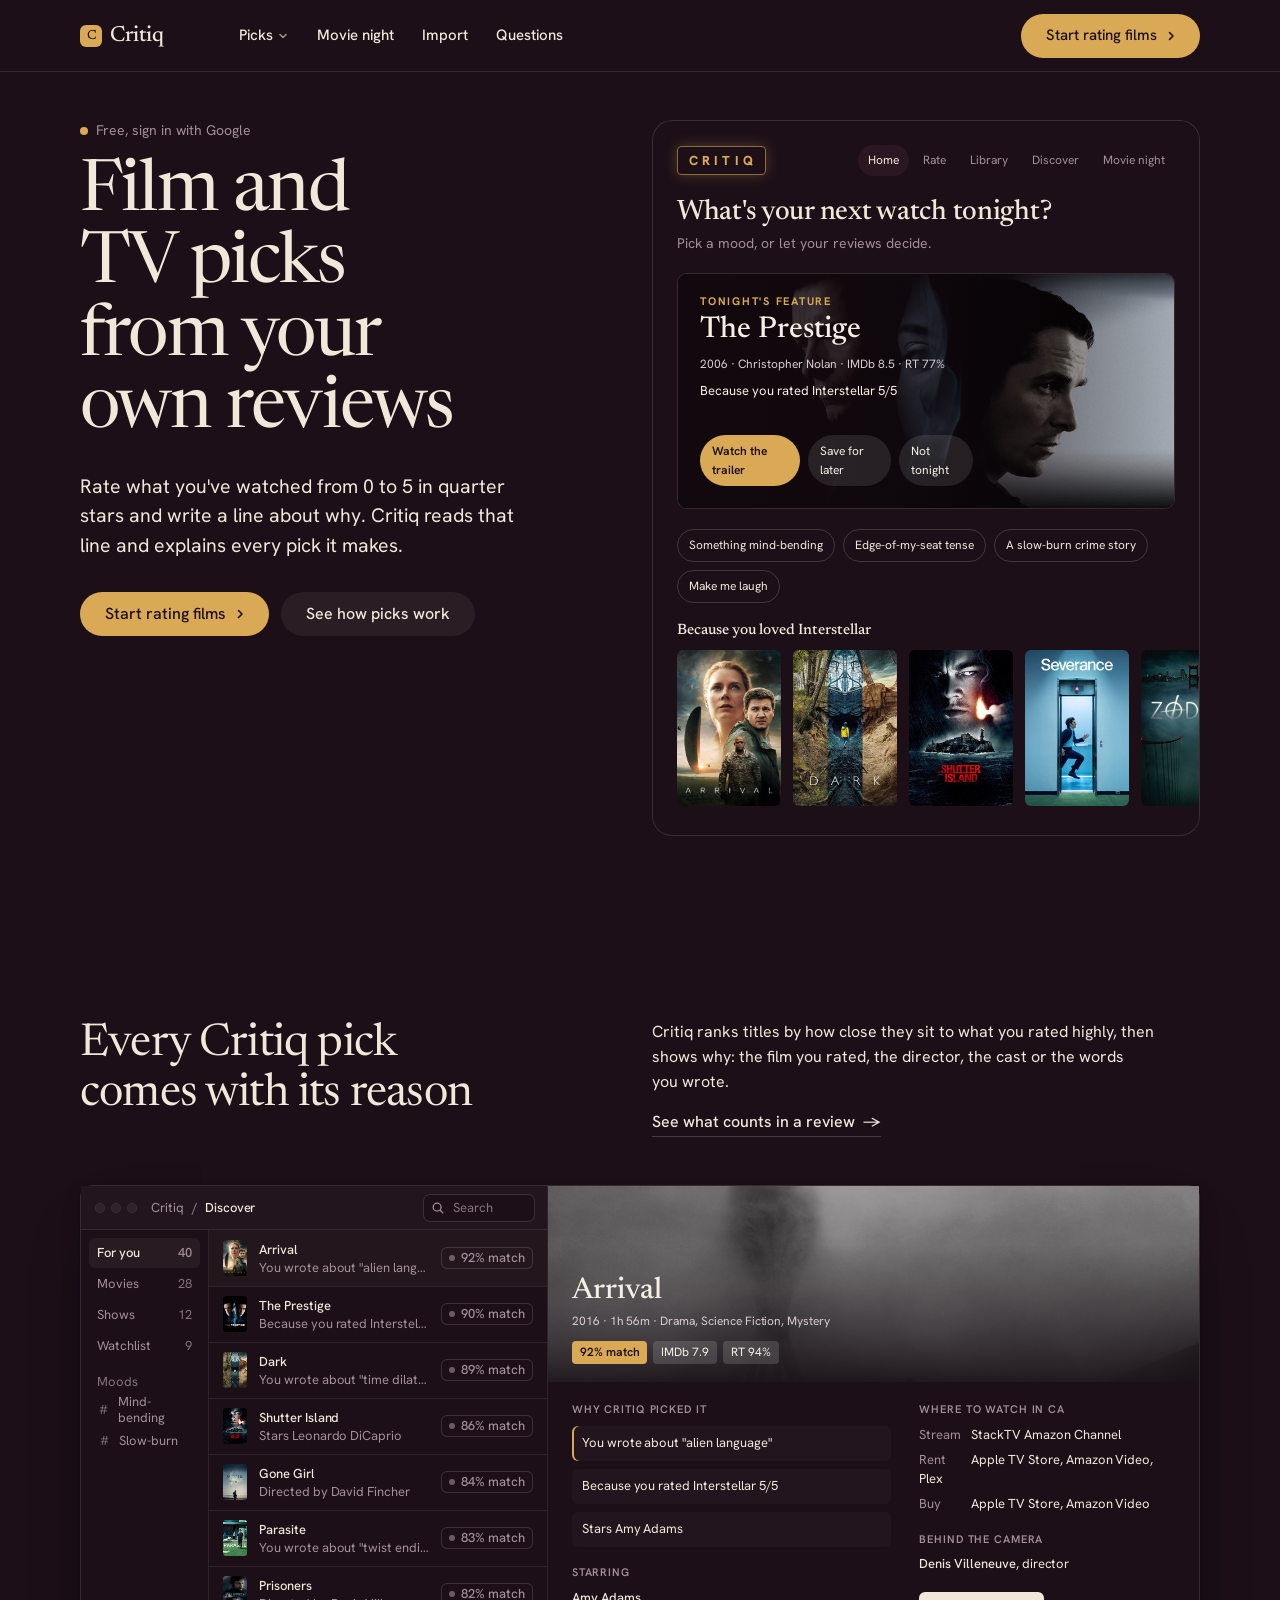
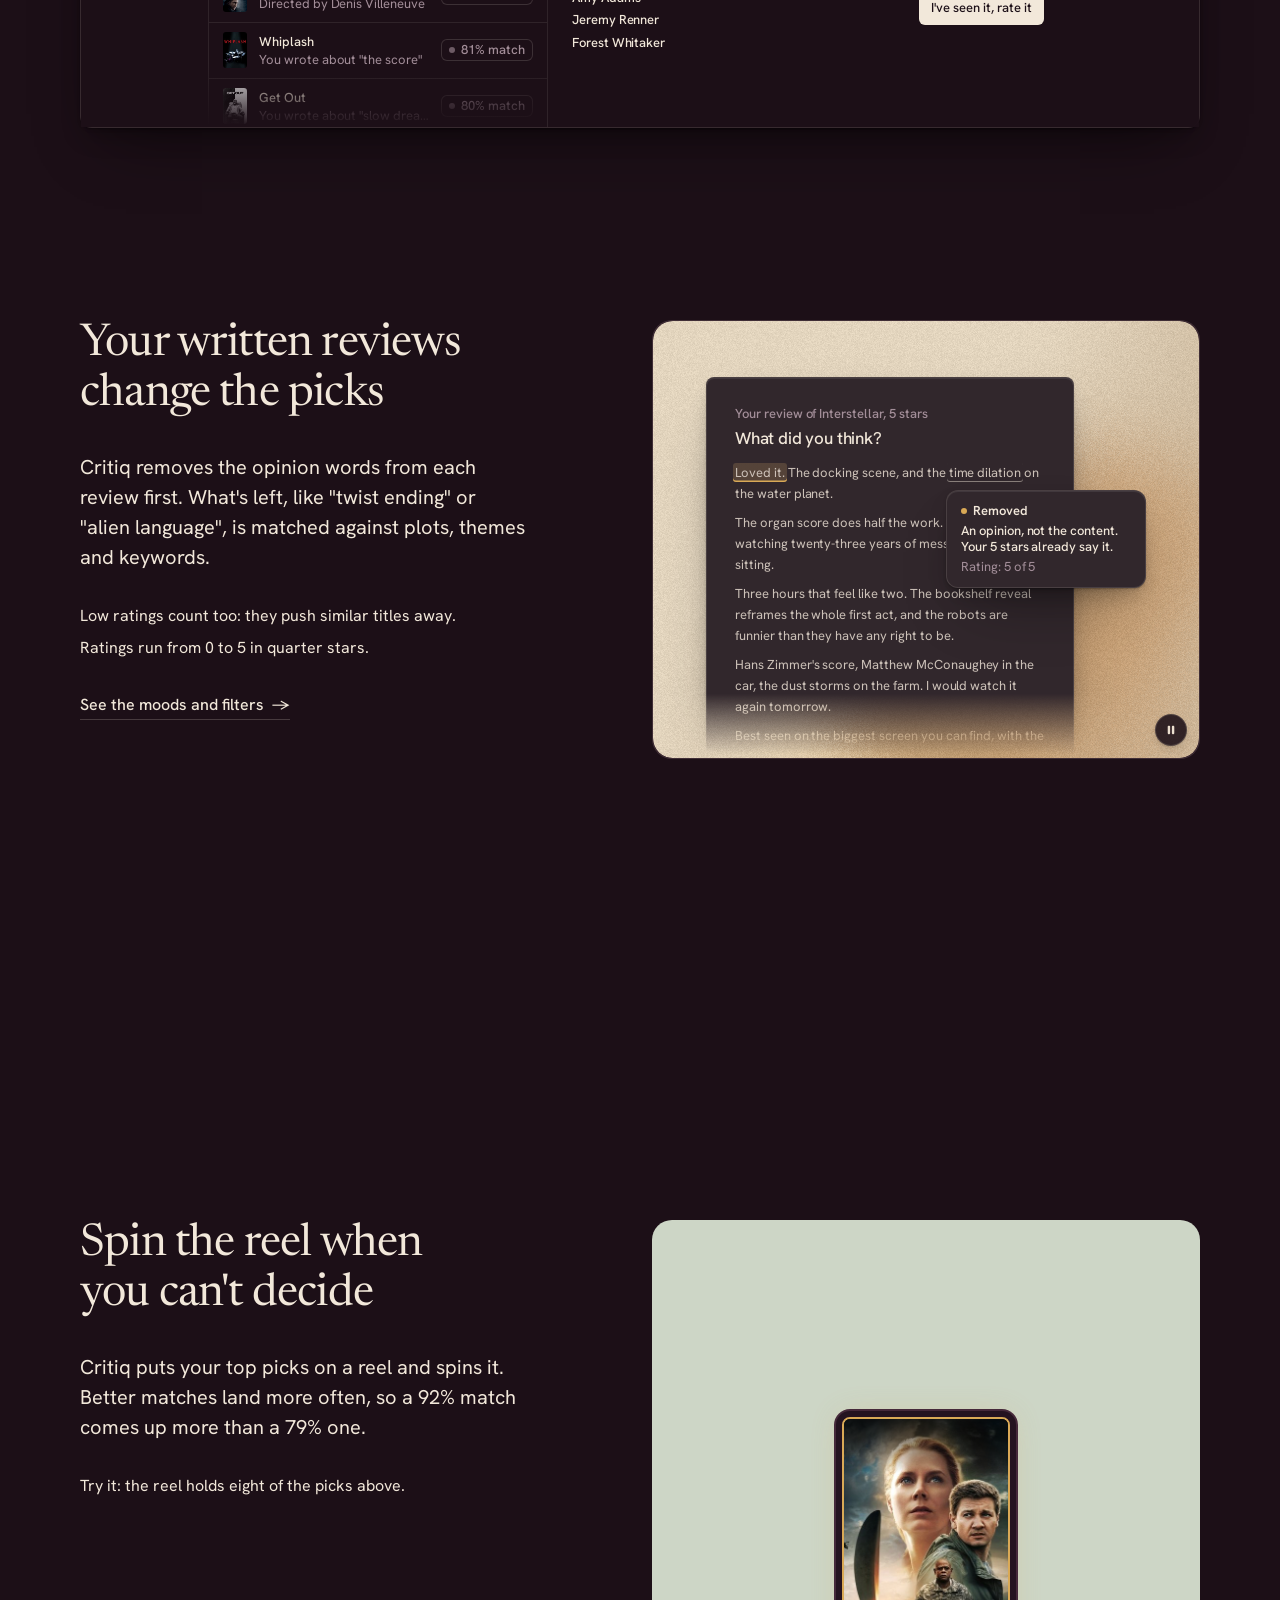
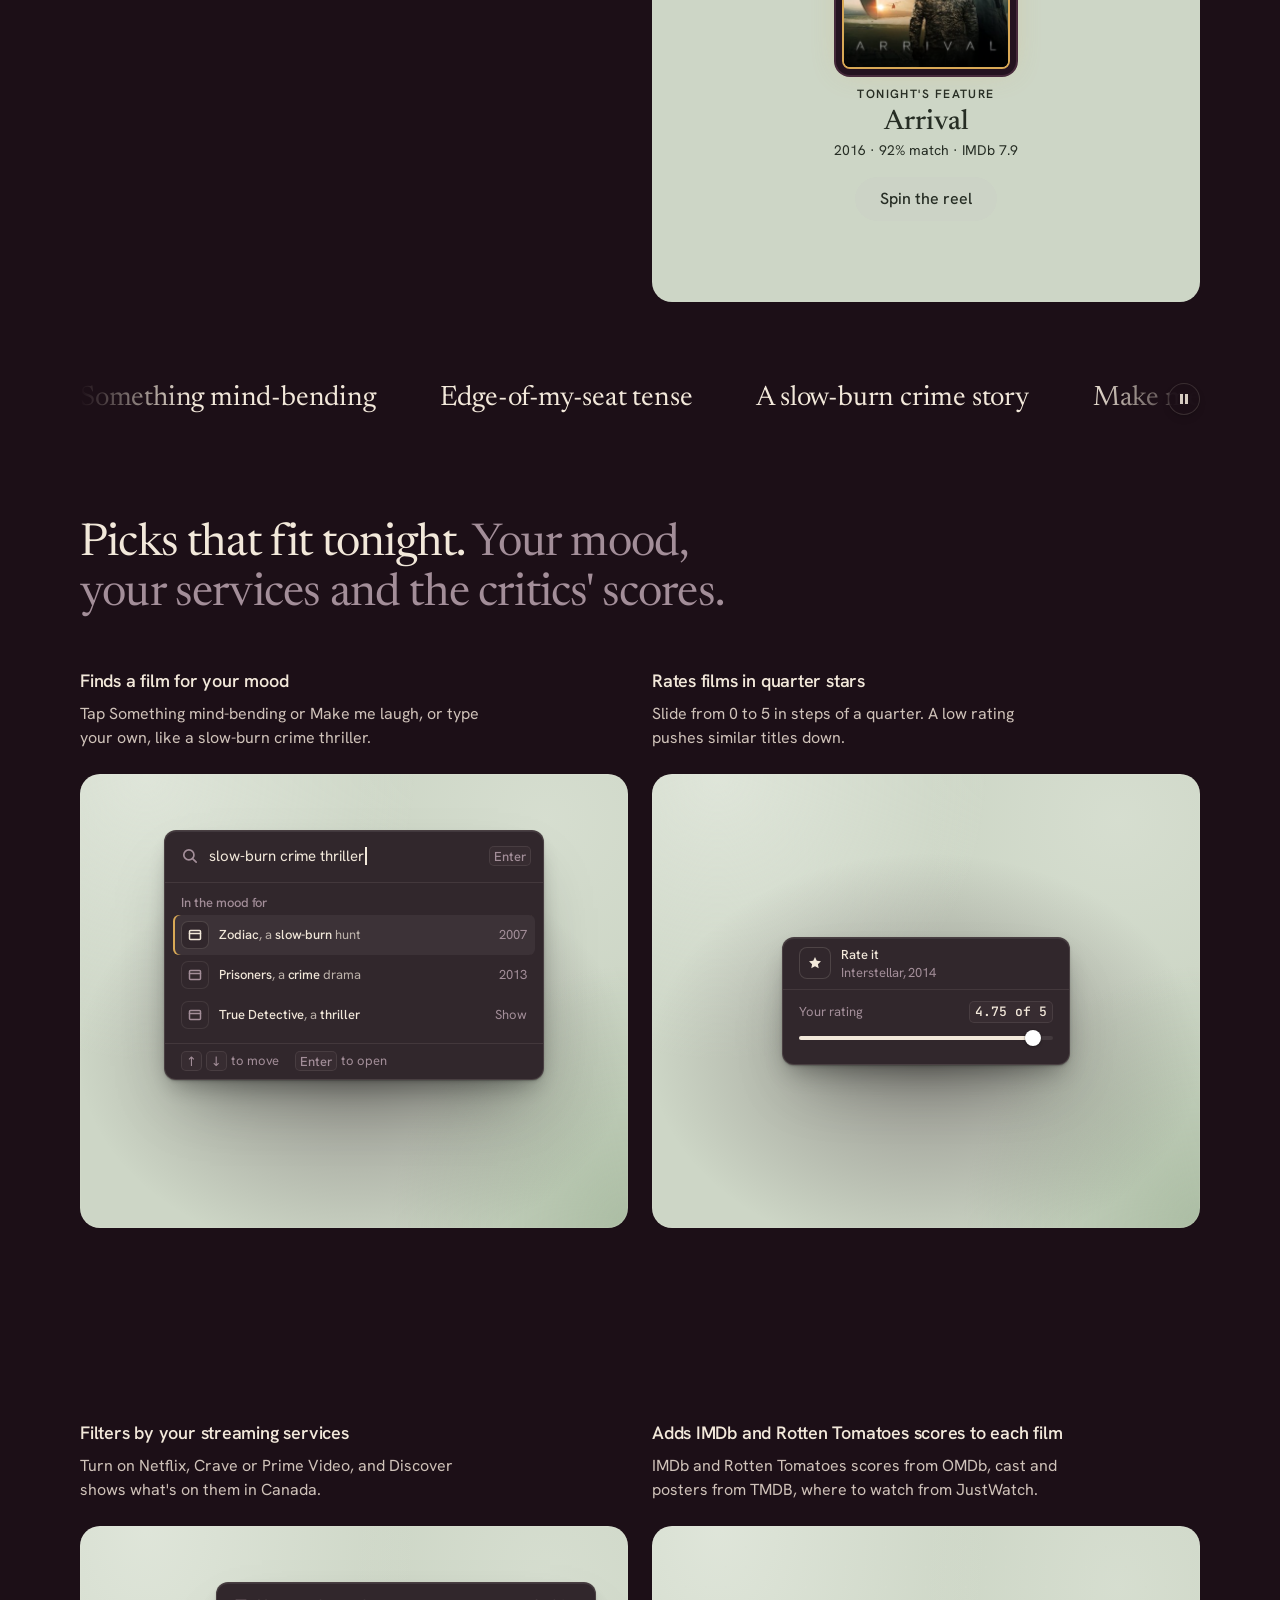
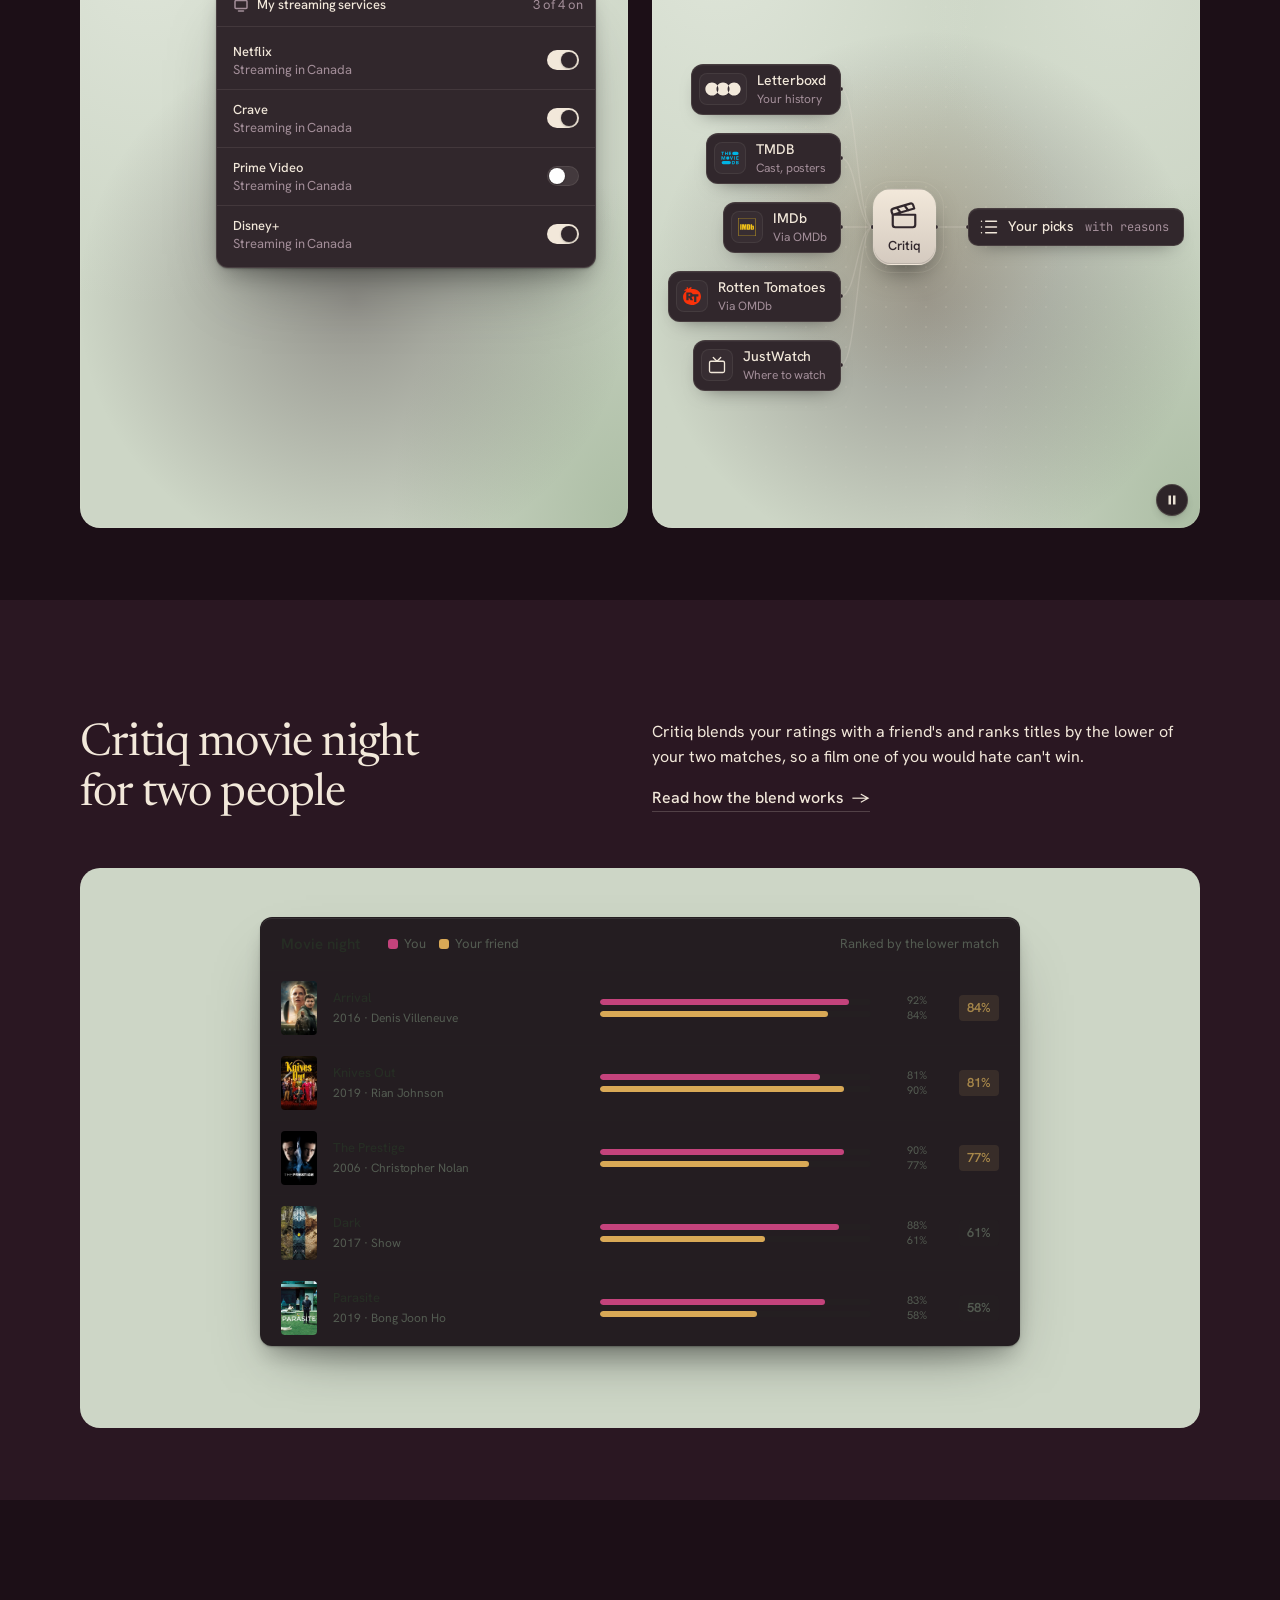
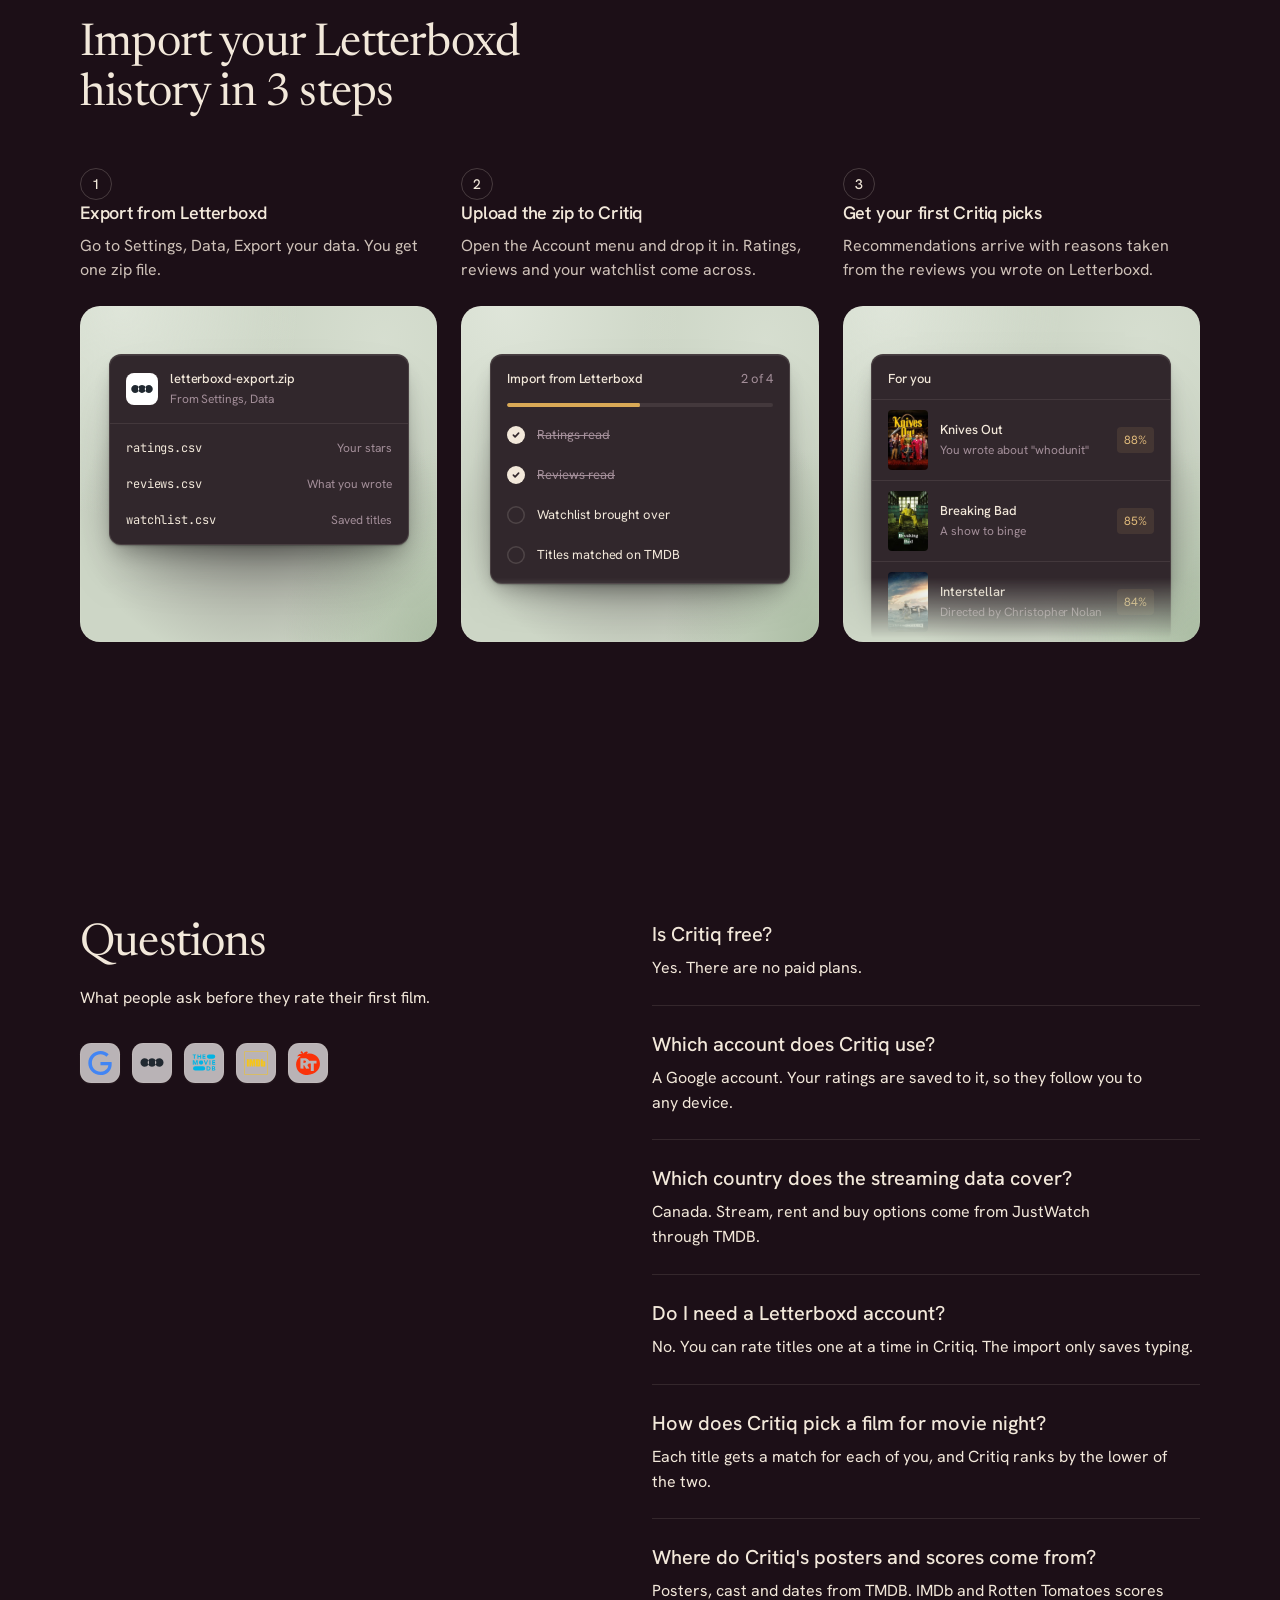
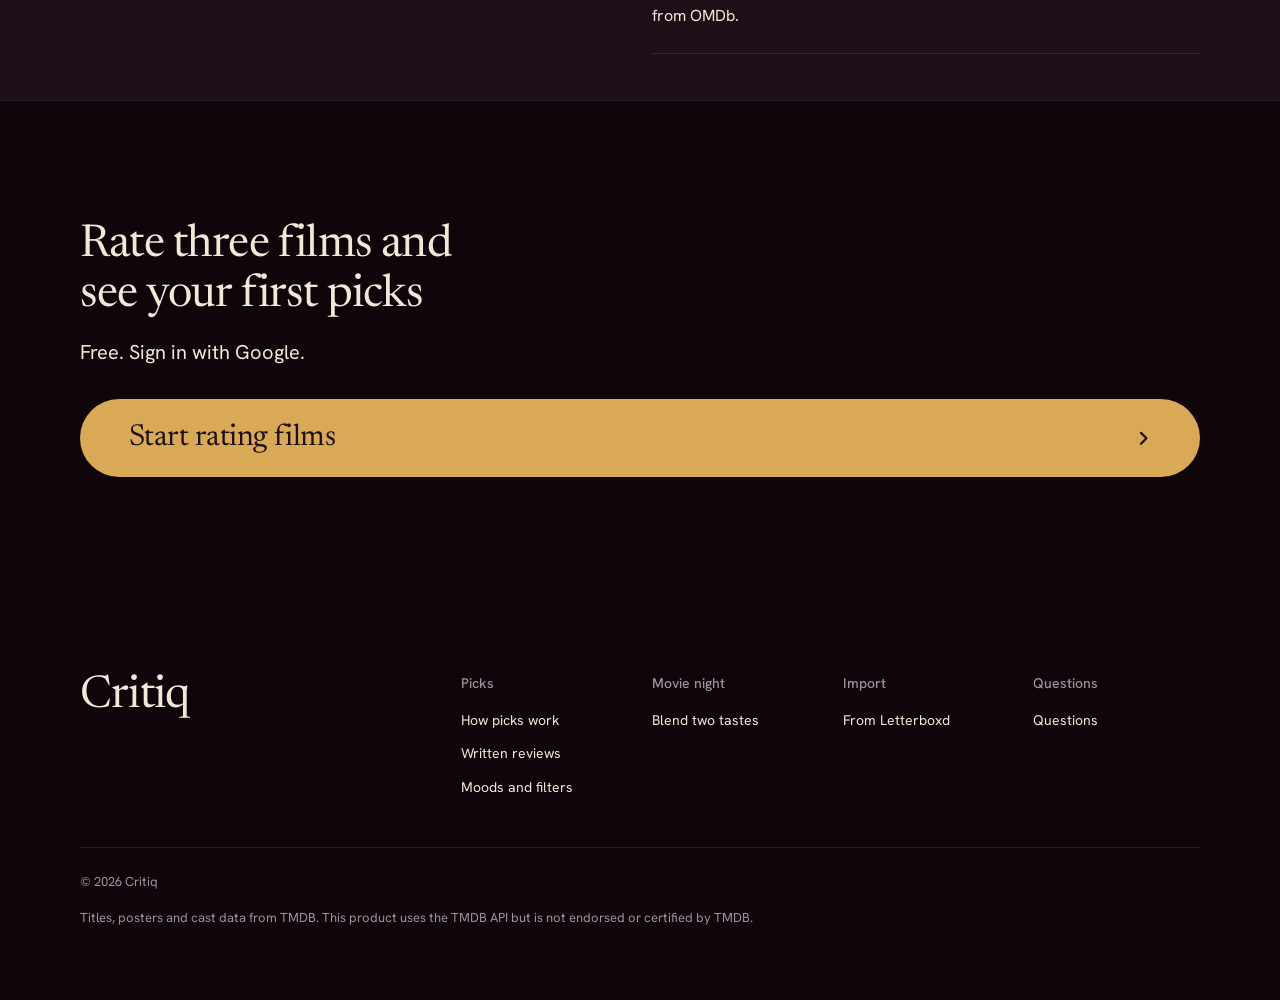
==== commit 694b0c48: "Checkpoint before UI work" ====
--- a/landing/index.html
+++ b/landing/index.html
@@ -52,7 +52,7 @@
 <script>document.documentElement.classList.add('mo-js');setTimeout(()=>document.documentElement.classList.add('mo-safe'),2500)</script>
 <link rel="modulepreload" href="assets/moments/moments.js">
 <link rel="modulepreload" href="assets/moments/lib.js">
-<link rel="modulepreload" href="assets/moments/letters-assemble/moment.js">
+<link rel="modulepreload" href="assets/moments/marquee-row/moment.js">
 <link rel="modulepreload" href="assets/moments/line-carries-colour/moment.js">
 <style>
   /* HERO VISUAL: the app's Home screen as live HTML, in the app's own screening-room colours */
@@ -131,13 +131,53 @@
 
   /* REVIEWS split frame */
   #reviews .stage { --fade-h: 64px; }
-  #line .mo-la__sub { color: var(--ink); }
 
   /* FEATURES 2x2 */
   #features .panel { --p-h: 336px; }
   @media (max-width: 639px) { #features .panel { --p-h: 180px; } #features .stage { --fade-h: 40px; } }
 
   .faq-marks { display: flex; flex-wrap: wrap; gap: 12px; padding-top: var(--s-4); }
+  /* SPIN THE REEL: the app's slot machine (ui.py .cq-reel), in the page's tokens */
+  .reel { display: grid; place-items: center; }
+  .reel__machine { display: grid; justify-items: center; gap: 16px; padding: 32px 24px; }
+  .reel__window { position: relative; width: 168px; height: 252px; overflow: hidden; border-radius: 8px; border: 2px solid var(--p-accent); background: var(--p-bg);
+    box-shadow: 0 0 0 6px #241320, 0 0 0 8px #45293a, 0 0 30px rgb(217 169 86 / 0.3); }
+  .reel__window::after { content: ""; position: absolute; inset: 0; pointer-events: none; background: linear-gradient(180deg, rgb(0 0 0 / 0.65), transparent 22%, transparent 78%, rgb(0 0 0 / 0.65)); }
+  .reel__strip { display: flex; flex-direction: column; will-change: transform; }
+  .reel__strip img { width: 168px; height: 252px; object-fit: cover; flex: none; display: block; }
+  .reel__result { display: grid; justify-items: center; gap: 2px; text-align: center; color: #262d24; min-height: 76px; transition: opacity 300ms ease; }
+  .reel.is-spinning .reel__result { opacity: 0; }
+  .reel__tag { font-size: 12px; font-weight: 600; letter-spacing: 0.12em; text-transform: uppercase; }
+  .reel__title { font: 500 28px/1.15 var(--font-display); }
+  .reel__meta { font-size: 14px; }
+  .reel__moods { margin-top: var(--s-8); }
+  .reel__moods li { font: 400 28px/1.2 var(--font-display); color: var(--ink); white-space: nowrap; }
+  @media (max-width: 639px) { .reel__window { width: 136px; height: 204px; } .reel__strip img { width: 136px; height: 204px; } .reel__moods li { font-size: 20px; } }
+  @media (prefers-reduced-motion: reduce) { .reel__strip { transition: none !important; } }
+
+  /* MOVIE NIGHT: the app's two fit bars (ui.py .cq-fit) */
+  .mn-at { position: absolute; left: 50%; top: 48px; width: min(760px, calc(100% - 48px)); transform: translateX(-50%); }
+  .mn { font-size: 13px; }
+  .mn__head { display: flex; flex-wrap: wrap; align-items: center; gap: 8px 20px; padding: 16px 20px; border-bottom: 1px solid var(--u-line); }
+  .mn__t { font-weight: 600; font-size: 15px; }
+  .mn__who { display: inline-flex; align-items: center; gap: 6px; color: var(--u-muted); }
+  .mn__k { width: 10px; height: 10px; border-radius: 3px; margin-left: 8px; }
+  .mn__k--you, .mn__bar i { background: #c4437c; }
+  .mn__k--fr, .mn__bar--fr i { background: #d9a956; }
+  .mn__sort { margin-left: auto; color: var(--u-muted); }
+  .mn__list li { display: grid; grid-template-columns: 36px minmax(0, 1.3fr) minmax(0, 1.4fr) 40px 56px; align-items: center; gap: 16px; padding: 10px 20px; }
+  .mn__list li + li { border-top: 1px solid var(--u-line); }
+  .mn__list img { width: 36px; height: 54px; border-radius: 4px; object-fit: cover; }
+  .mn__name b { display: block; font-weight: 500; }
+  .mn__name small { color: var(--u-muted); font-size: 12px; }
+  .mn__bars { display: grid; gap: 6px; }
+  .mn__bar { display: block; height: 6px; border-radius: 3px; background: var(--u-fill-3); overflow: hidden; }
+  .mn__bar i { display: block; height: 100%; border-radius: 3px; }
+  .mn__pct { font-size: 11px; line-height: 1.35; color: var(--u-muted); text-align: right; font-variant-numeric: tabular-nums; }
+  .mn__both { justify-self: end; font-style: normal; font-weight: 600; padding: 3px 8px; border-radius: 4px; background: var(--u-tint); color: var(--u-accent-text); }
+  .mn__list li.is-low .mn__both { background: var(--u-fill-2); color: var(--u-muted); }
+  @media (max-width: 639px) { .mn__list li { grid-template-columns: 32px minmax(0, 1fr) 72px 44px; gap: 10px; padding: 10px 14px; } .mn__pct, .mn__sort { display: none; } .mn-at { top: 16px; width: calc(100% - 32px); } }
+
   /* MOVIE NIGHT wide frame */
   #movie-night .frame--wide { margin-top: var(--s-7); }
 
@@ -168,7 +208,7 @@
            palette: the client's own (start.mjs brand: velvet #1c0f17, curtain #2a1722, light #f2e8da, usher #a38e99,
            brass #d9a956), pairing newsreader (forced: the app's own heading face), radius soft, lit ground sage
      effect: grain-gradient in the one [data-visual] frame (#reviews); card ground: none (the grain family has no second id)
-     moments: letters-assemble in #line (its own statement section), line-carries-colour in #movie-night (ground-surface)
+     moments: marquee-row (the six moods) as the last row of #reel, line-carries-colour in #movie-night (ground-surface); letters-assemble redealt on the client's feedback (an empty statement section)
      client slots: none; posters and backdrops from TMDB, credited in the footer -->
 
 <header class="nav">
@@ -204,7 +244,7 @@
       <div class="nav__item"><a class="nav__link" href="#faq">Questions</a></div>
     </nav>
     <div class="nav__actions">
-      <a class="btn btn--primary" href="https://critiq.streamlit.app">Start rating films</a>
+      <a class="btn btn--primary" href="https://critiq-movies.streamlit.app/?signin=1">Start rating films</a>
     </div>
     <button class="nav__toggle" type="button" aria-expanded="false" aria-label="Menu">
       <svg width="18" height="18" viewBox="0 0 18 18" aria-hidden="true"><path d="M2 5h14M2 13h14" stroke="currentColor" stroke-width="1.6" stroke-linecap="round"/></svg>
@@ -219,7 +259,7 @@
         <p class="hero__kicker"><span class="dot" aria-hidden="true"></span>Free, sign in with Google</p>
         <h1 id="hero-h">Film and TV picks from your own reviews</h1>
         <p class="hero__lead">Rate what you've watched from 0 to 5 in quarter stars and write a line about why. Critiq reads that line and explains every pick it makes.</p>
-        <div class="btn-row"><a class="btn btn--primary" href="https://critiq.streamlit.app">Start rating films<svg class="m-arrow" viewBox="0 0 12 12" aria-hidden="true"><path class="m-arrow__stem" d="M1 6h8"/><path class="m-arrow__head" d="M4.5 2.5 8 6l-3.5 3.5"/></svg></a><a class="btn btn--secondary" href="#how">See how picks work</a></div>
+        <div class="btn-row"><a class="btn btn--primary" href="https://critiq-movies.streamlit.app/?signin=1">Start rating films<svg class="m-arrow" viewBox="0 0 12 12" aria-hidden="true"><path class="m-arrow__stem" d="M1 6h8"/><path class="m-arrow__head" d="M4.5 2.5 8 6l-3.5 3.5"/></svg></a><a class="btn btn--secondary" href="#how">See how picks work</a></div>
       </div>
       <div class="hero__media span-6 start-7">
         <div class="home" role="img" aria-label="Critiq's home screen: tonight's feature is The Prestige, picked because you rated Interstellar 5 out of 5, with mood buttons and a row of films like Interstellar">
@@ -366,10 +406,25 @@
     </div>
   </section>
 
-  <section class="section" id="line" data-moment="letters-assemble" aria-labelledby="line-h">
+  <section class="section" id="reel" aria-labelledby="reel-h">
     <div class="wrap">
-      <h2 class="mo-la__type" id="line-h">One line per film</h2>
-      <p class="mo-la__sub">Write it down. We'll take it from there. A sentence about the plot, the pace or the score is enough.</p>
+      <div class="grid">
+        <div class="span-5 stack-6">
+          <h2 id="reel-h">Spin the reel when you can't decide</h2>
+          <p class="t-lead">Critiq puts your top picks on a reel and spins it. Better matches land more often, so a 92% match comes up more than a 79% one.</p>
+          <p>Try it: the reel holds eight of the picks above.</p>
+        </div>
+        <div class="frame frame--split frame--lit span-6 start-7 reel" data-reel>
+          <div class="reel__machine">
+            <div class="reel__window"><div class="reel__strip" data-reel-strip></div></div>
+            <div class="reel__result" aria-live="polite"><span class="reel__tag">Tonight's feature</span><span class="reel__title" data-reel-title>Arrival</span><span class="reel__meta" data-reel-meta>2016 · 92% match · IMDb 7.9</span></div>
+            <button class="btn btn--secondary reel__btn" type="button" data-reel-spin>Spin the reel</button>
+          </div>
+        </div>
+      </div>
+      <div class="reel__moods" data-moment="marquee-row" data-moment-opts='{"speed": 32}'>
+        <ul class="mo-mq__track"><li>Something mind-bending</li><li>Edge-of-my-seat tense</li><li>A slow-burn crime story</li><li>Make me laugh</li><li>Something heartfelt</li><li>A show I can binge</li></ul>
+      </div>
     </div>
   </section>
 
@@ -466,7 +521,18 @@
         </div>
       </div>
       <div class="frame frame--wide frame--lit fill">
-        <div class="dg" data-diagram><script type="application/json">{"layout":"sync","size":"band","alt":"Your matches and your friend's matches for Arrival, Knives Out and Dark meet in the blend, which keeps the lower match of the two for each title.","left":{"label":"You","icon":"ui:user","meta":"Your ratings","rows":[{"label":"Arrival","meta":"92%"},{"label":"Knives Out","meta":"81%"},{"label":"Dark","meta":"88%"}]},"link":{"label":"Lower match wins","icon":"ui:users"},"right":{"label":"Your friend","icon":"ui:user","meta":"Their ratings","rows":[{"label":"Arrival","meta":"84%"},{"label":"Knives Out","meta":"90%"},{"label":"Dark","meta":"61%"}]}}</script></div>
+        <div class="stage stage--fade-b"><div class="mn-at">
+          <div class="ui ui-panel mn" role="img" aria-label="Critiq's movie night list for you and a friend, ranked by the lower match of each pair: Arrival 92% and 84%, Knives Out 81% and 90%, The Prestige 90% and 77%, Dark 88% and 61%, Parasite 83% and 58%">
+            <div class="mn__head"><span class="mn__t">Movie night</span><span class="mn__who"><i class="mn__k mn__k--you"></i>You <i class="mn__k mn__k--fr"></i>Your friend</span><span class="mn__sort">Ranked by the lower match</span></div>
+            <ul class="mn__list">
+              <li><img src="img/arrival.jpg" alt="" width="342" height="513" loading="lazy"><span class="mn__name"><b>Arrival</b><small>2016 · Denis Villeneuve</small></span><span class="mn__bars"><span class="mn__bar"><i style="width:92%"></i></span><span class="mn__bar mn__bar--fr"><i style="width:84%"></i></span></span><span class="mn__pct">92%<br>84%</span><em class="mn__both">84%</em></li>
+              <li><img src="img/knivesout.jpg" alt="" width="185" height="278" loading="lazy"><span class="mn__name"><b>Knives Out</b><small>2019 · Rian Johnson</small></span><span class="mn__bars"><span class="mn__bar"><i style="width:81%"></i></span><span class="mn__bar mn__bar--fr"><i style="width:90%"></i></span></span><span class="mn__pct">81%<br>90%</span><em class="mn__both">81%</em></li>
+              <li><img src="img/prestige.jpg" alt="" width="342" height="513" loading="lazy"><span class="mn__name"><b>The Prestige</b><small>2006 · Christopher Nolan</small></span><span class="mn__bars"><span class="mn__bar"><i style="width:90%"></i></span><span class="mn__bar mn__bar--fr"><i style="width:77%"></i></span></span><span class="mn__pct">90%<br>77%</span><em class="mn__both">77%</em></li>
+              <li class="is-low"><img src="img/dark.jpg" alt="" width="185" height="278" loading="lazy"><span class="mn__name"><b>Dark</b><small>2017 · Show</small></span><span class="mn__bars"><span class="mn__bar"><i style="width:88%"></i></span><span class="mn__bar mn__bar--fr"><i style="width:61%"></i></span></span><span class="mn__pct">88%<br>61%</span><em class="mn__both">61%</em></li>
+              <li class="is-low"><img src="img/parasite.jpg" alt="" width="185" height="278" loading="lazy"><span class="mn__name"><b>Parasite</b><small>2019 · Bong Joon Ho</small></span><span class="mn__bars"><span class="mn__bar"><i style="width:83%"></i></span><span class="mn__bar mn__bar--fr"><i style="width:58%"></i></span></span><span class="mn__pct">83%<br>58%</span><em class="mn__both">58%</em></li>
+            </ul>
+          </div>
+        </div></div>
       </div>
     </div>
   </section>
@@ -560,7 +626,7 @@
         <h2 id="close-h">Rate three films and see your first picks</h2>
         <p class="t-small muted">Free. Sign in with Google.</p>
       </div>
-      <a class="btn btn--primary btn--xl btn--wide" href="https://critiq.streamlit.app">Start rating films<svg class="m-arrow" viewBox="0 0 12 12" aria-hidden="true"><path class="m-arrow__stem" d="M1 6h8"/><path class="m-arrow__head" d="M4.5 2.5 8 6l-3.5 3.5"/></svg></a>
+      <a class="btn btn--primary btn--xl btn--wide" href="https://critiq-movies.streamlit.app/?signin=1">Start rating films<svg class="m-arrow" viewBox="0 0 12 12" aria-hidden="true"><path class="m-arrow__stem" d="M1 6h8"/><path class="m-arrow__head" d="M4.5 2.5 8 6l-3.5 3.5"/></svg></a>
     </div>
     <div class="closing__links">
       <div class="grid">
@@ -581,6 +647,44 @@
   </div>
 </footer>
 
+<script>
+/* Spin the reel: the app's weighted spin (app.py spin_dialog), on a click. Better matches weigh more. */
+(() => {
+  const root = document.querySelector('[data-reel]'); if (!root) return;
+  const picks = [
+    ['Arrival', 'arrival.jpg', '2016 · 92% match · IMDb 7.9', 92], ['The Prestige', 'prestige.jpg', '2006 · 90% match · IMDb 8.5', 90],
+    ['Dark', 'dark.jpg', '2017 · 89% match · IMDb 8.7', 89], ['Shutter Island', 'shutter.jpg', '2010 · 86% match · IMDb 8.2', 86],
+    ['Gone Girl', 'gonegirl.jpg', '2014 · 84% match · IMDb 8.1', 84], ['Parasite', 'parasite.jpg', '2019 · 83% match · IMDb 8.5', 83],
+    ['Prisoners', 'prisoners.jpg', '2013 · 82% match · IMDb 8.2', 82], ['Zodiac', 'zodiac.jpg', '2007 · 79% match · IMDb 7.7', 79]];
+  const strip = root.querySelector('[data-reel-strip]'), btn = root.querySelector('[data-reel-spin]');
+  const title = root.querySelector('[data-reel-title]'), meta = root.querySelector('[data-reel-meta]');
+  const laps = 5, reduce = matchMedia('(prefers-reduced-motion: reduce)');
+  for (let l = 0; l <= laps; l++) for (const p of picks) {
+    const i = new Image(); i.src = 'img/' + p[1]; i.alt = l === 0 && p === picks[0] ? 'Poster for ' + p[0] : ''; i.width = 168; i.height = 252; i.loading = 'lazy'; strip.append(i);
+  }
+  let busy = false;
+  const cell = () => strip.firstElementChild.getBoundingClientRect().height;
+  const pick = () => {
+    const w = picks.map(p => (p[3] / 100) ** 6), sum = w.reduce((a, b) => a + b, 0);
+    let r = Math.random() * sum;
+    for (let i = 0; i < w.length; i++) { r -= w[i]; if (r <= 0) return i; }
+    return 0;
+  };
+  btn.addEventListener('click', () => {
+    if (busy) return; busy = true; root.classList.add('is-spinning');
+    const win = pick(), stop = laps * picks.length + win, ms = reduce.matches ? 0 : 3400;
+    strip.style.transition = 'none'; strip.style.transform = 'translateY(0)';
+    void strip.offsetHeight;
+    strip.style.transition = ms ? 'transform ' + ms + 'ms cubic-bezier(.1,.55,.12,1)' : 'none';
+    strip.style.transform = 'translateY(' + (-stop * cell()) + 'px)';
+    setTimeout(() => {
+      strip.style.transition = 'none'; strip.style.transform = 'translateY(' + (-win * cell()) + 'px)';
+      title.textContent = picks[win][0]; meta.textContent = picks[win][2];
+      root.classList.remove('is-spinning'); busy = false;
+    }, ms + 40);
+  });
+})();
+</script>
 <script type="module" src="assets/system.js"></script>
 <script type="module" src="assets/motion/motion.js"></script>
 <script type="module" src="assets/layout/layout.js"></script>
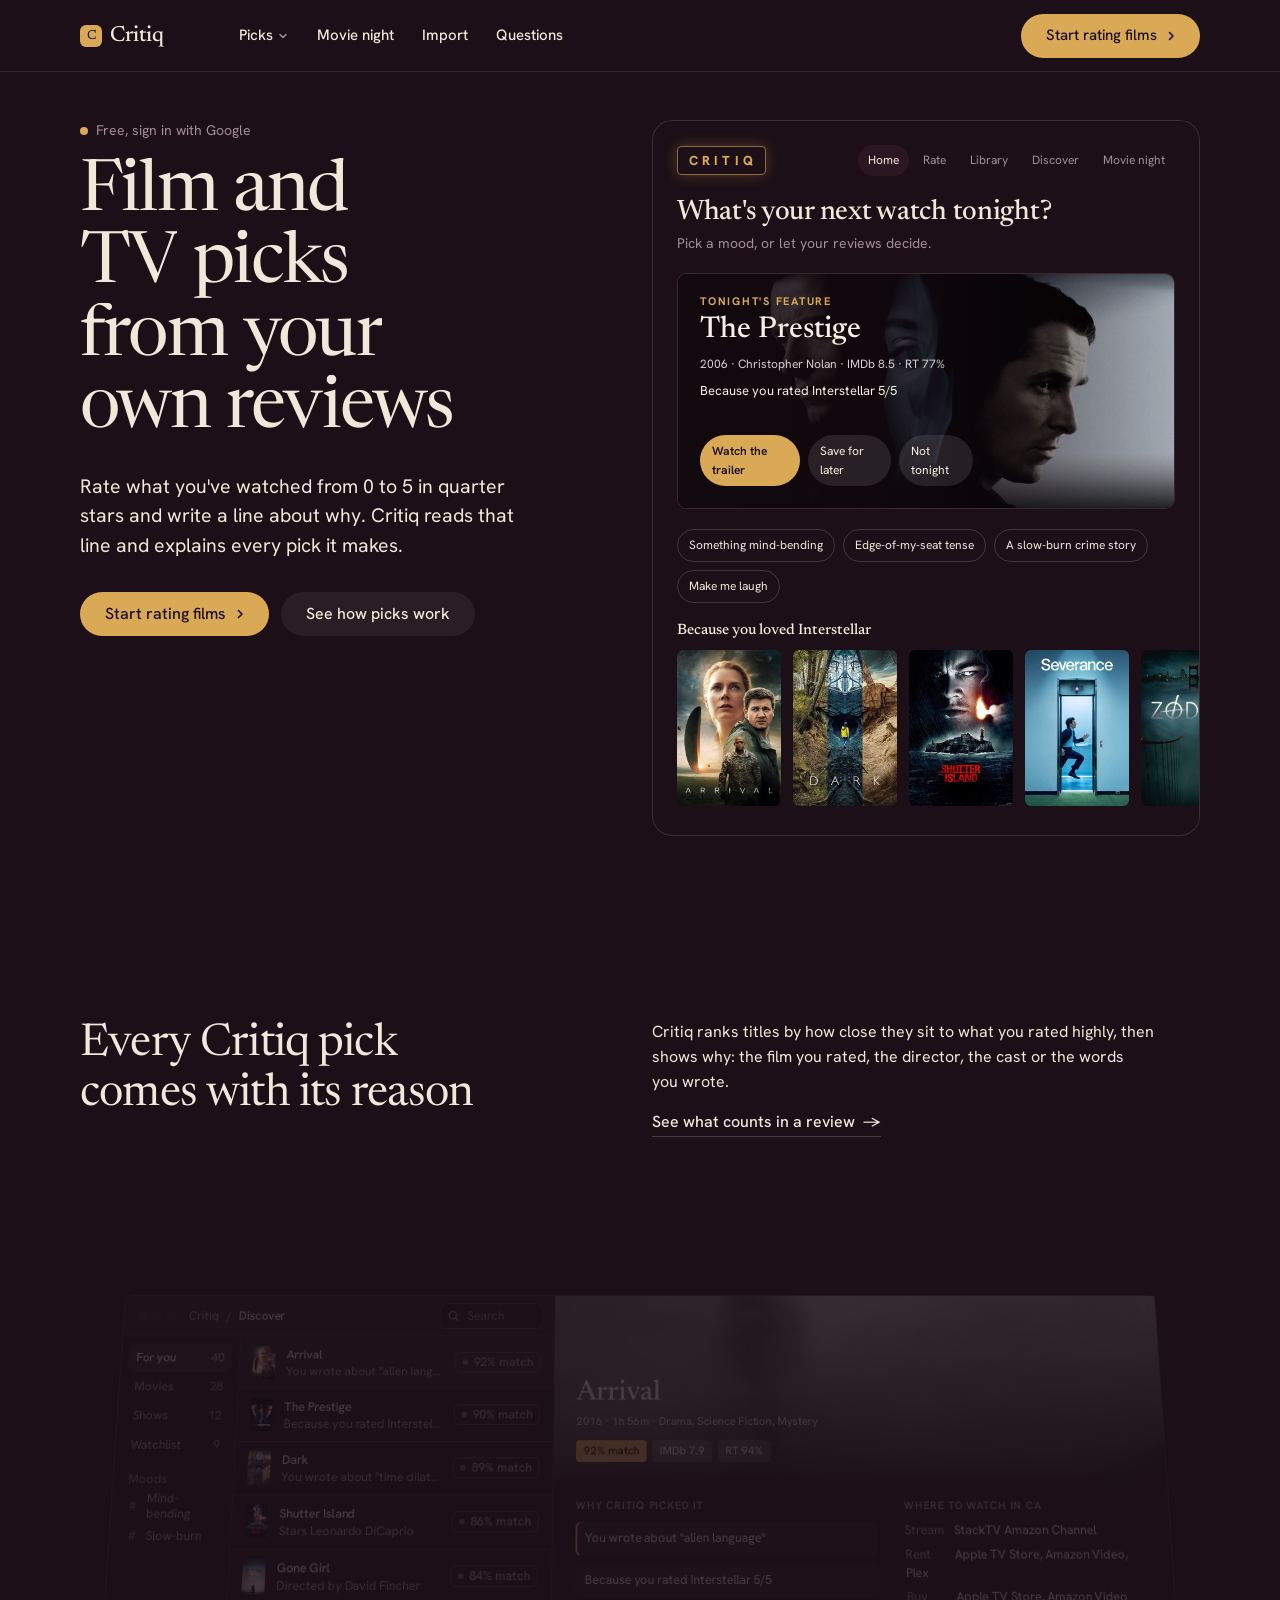
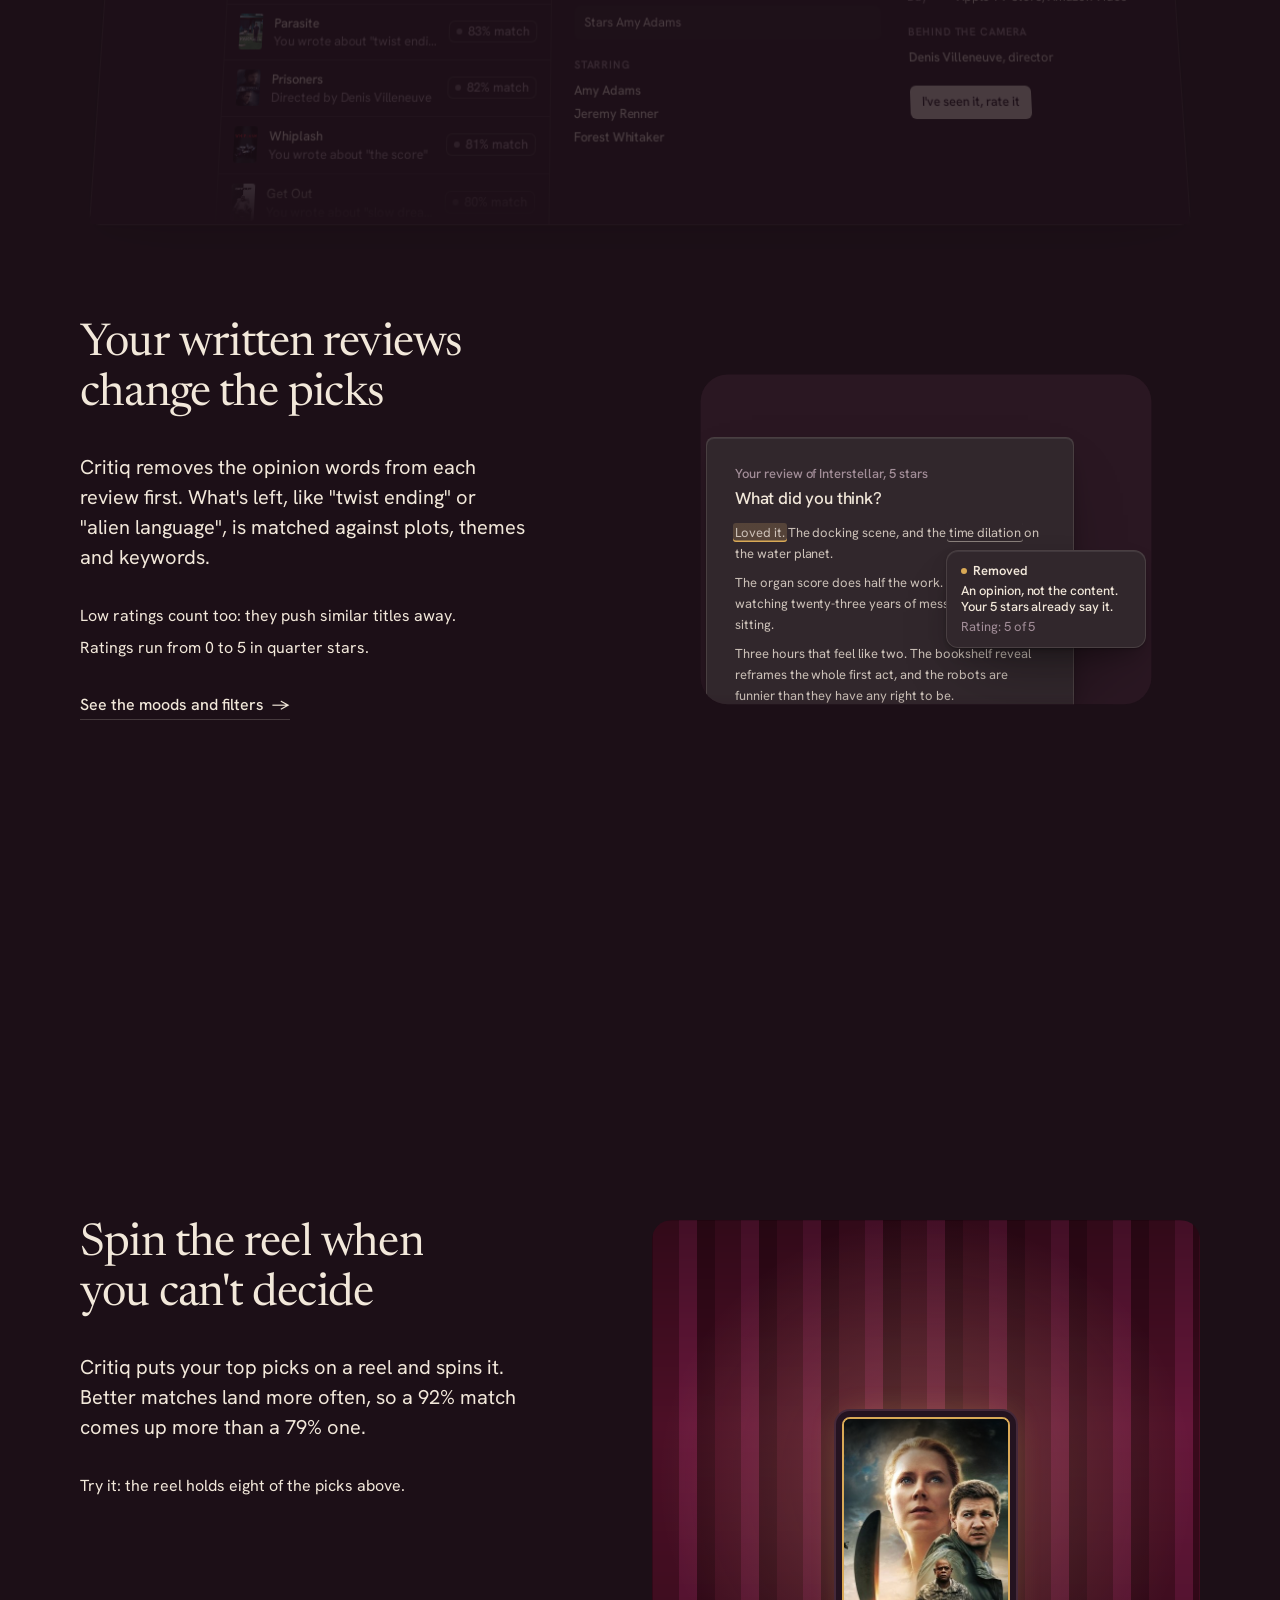
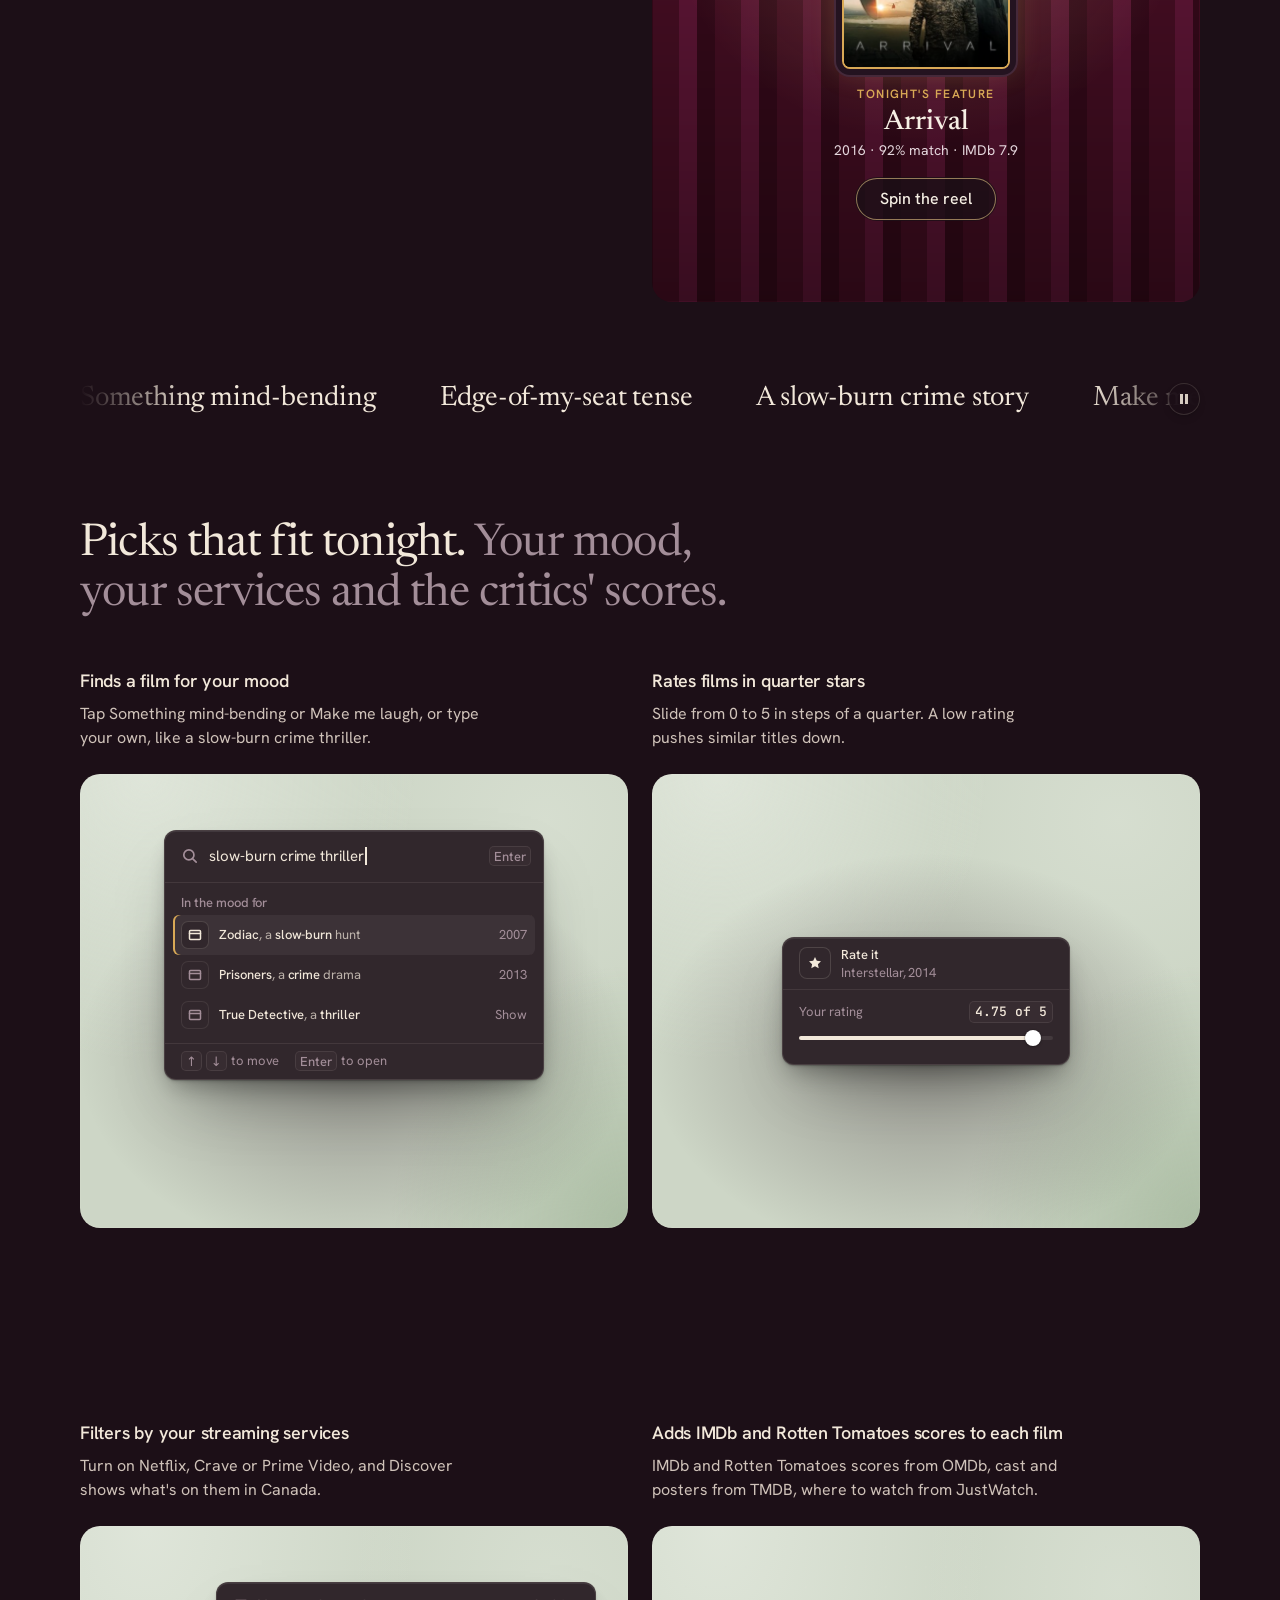
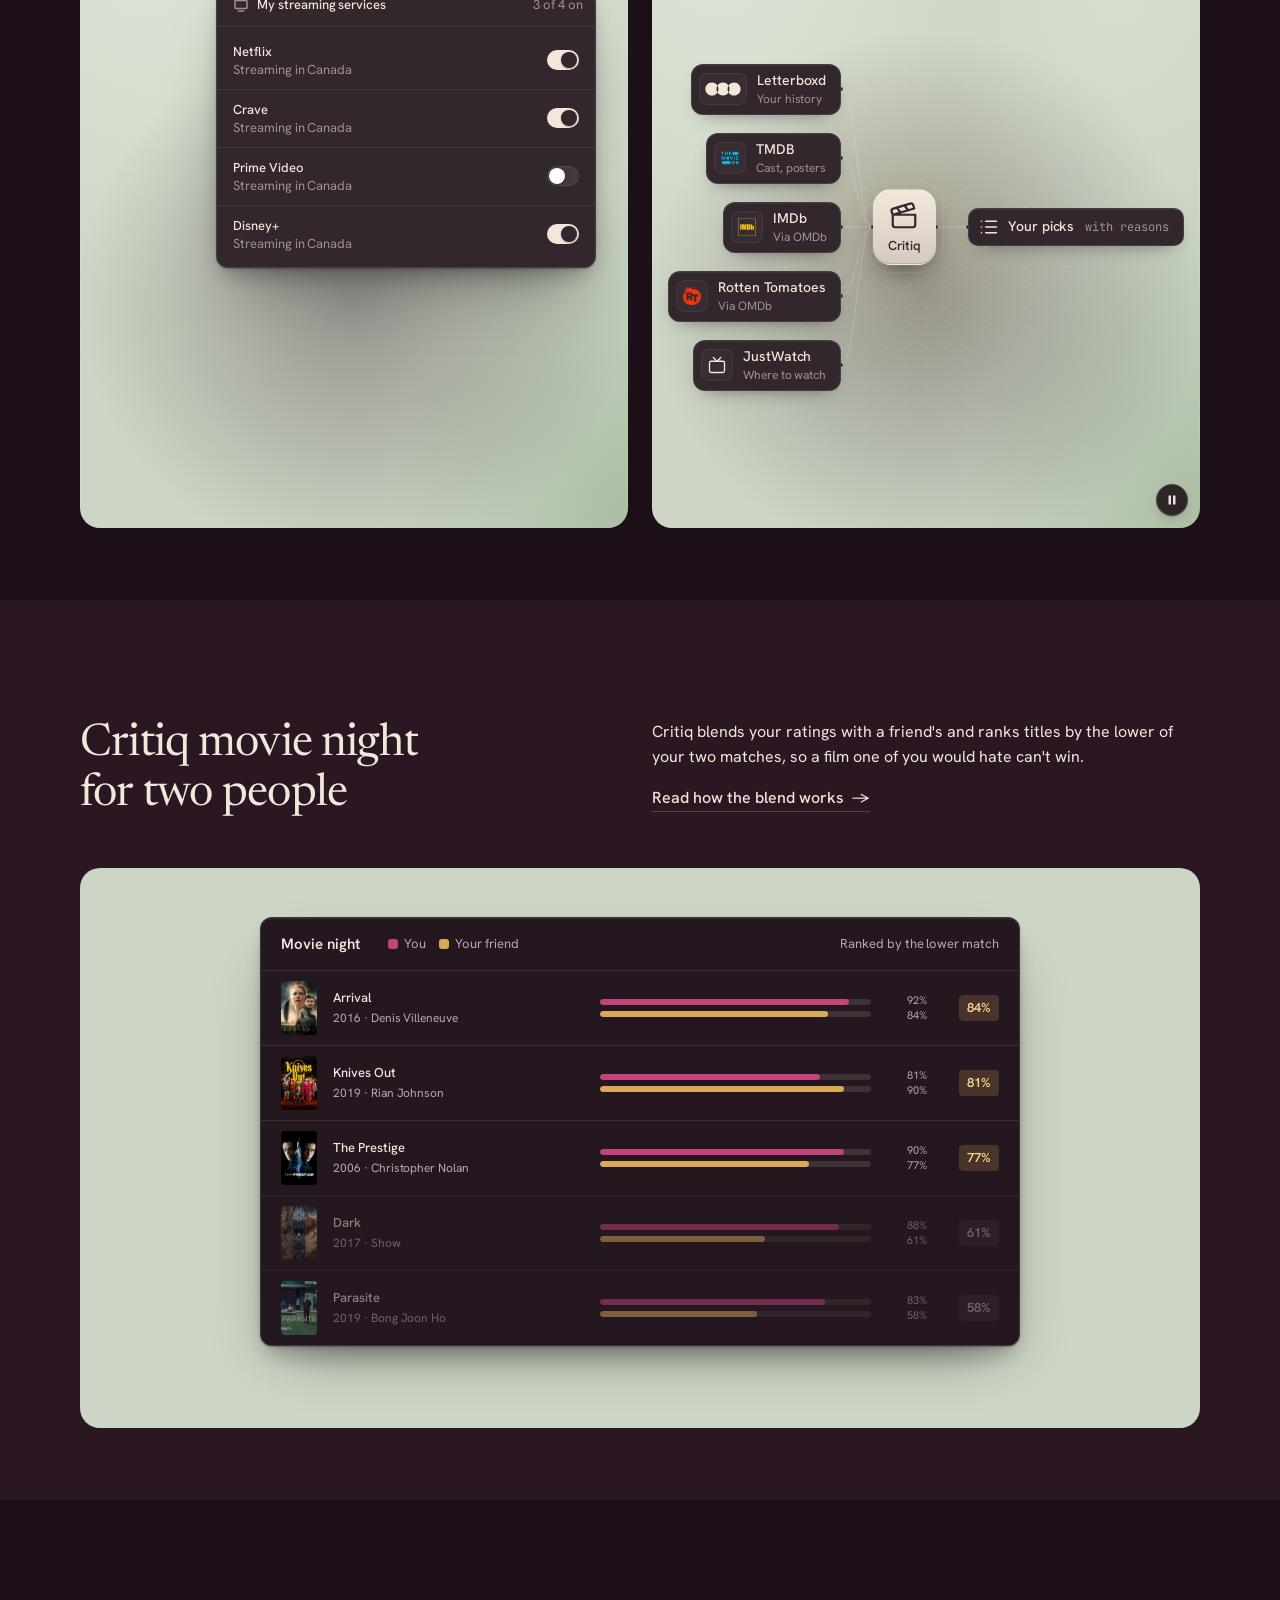
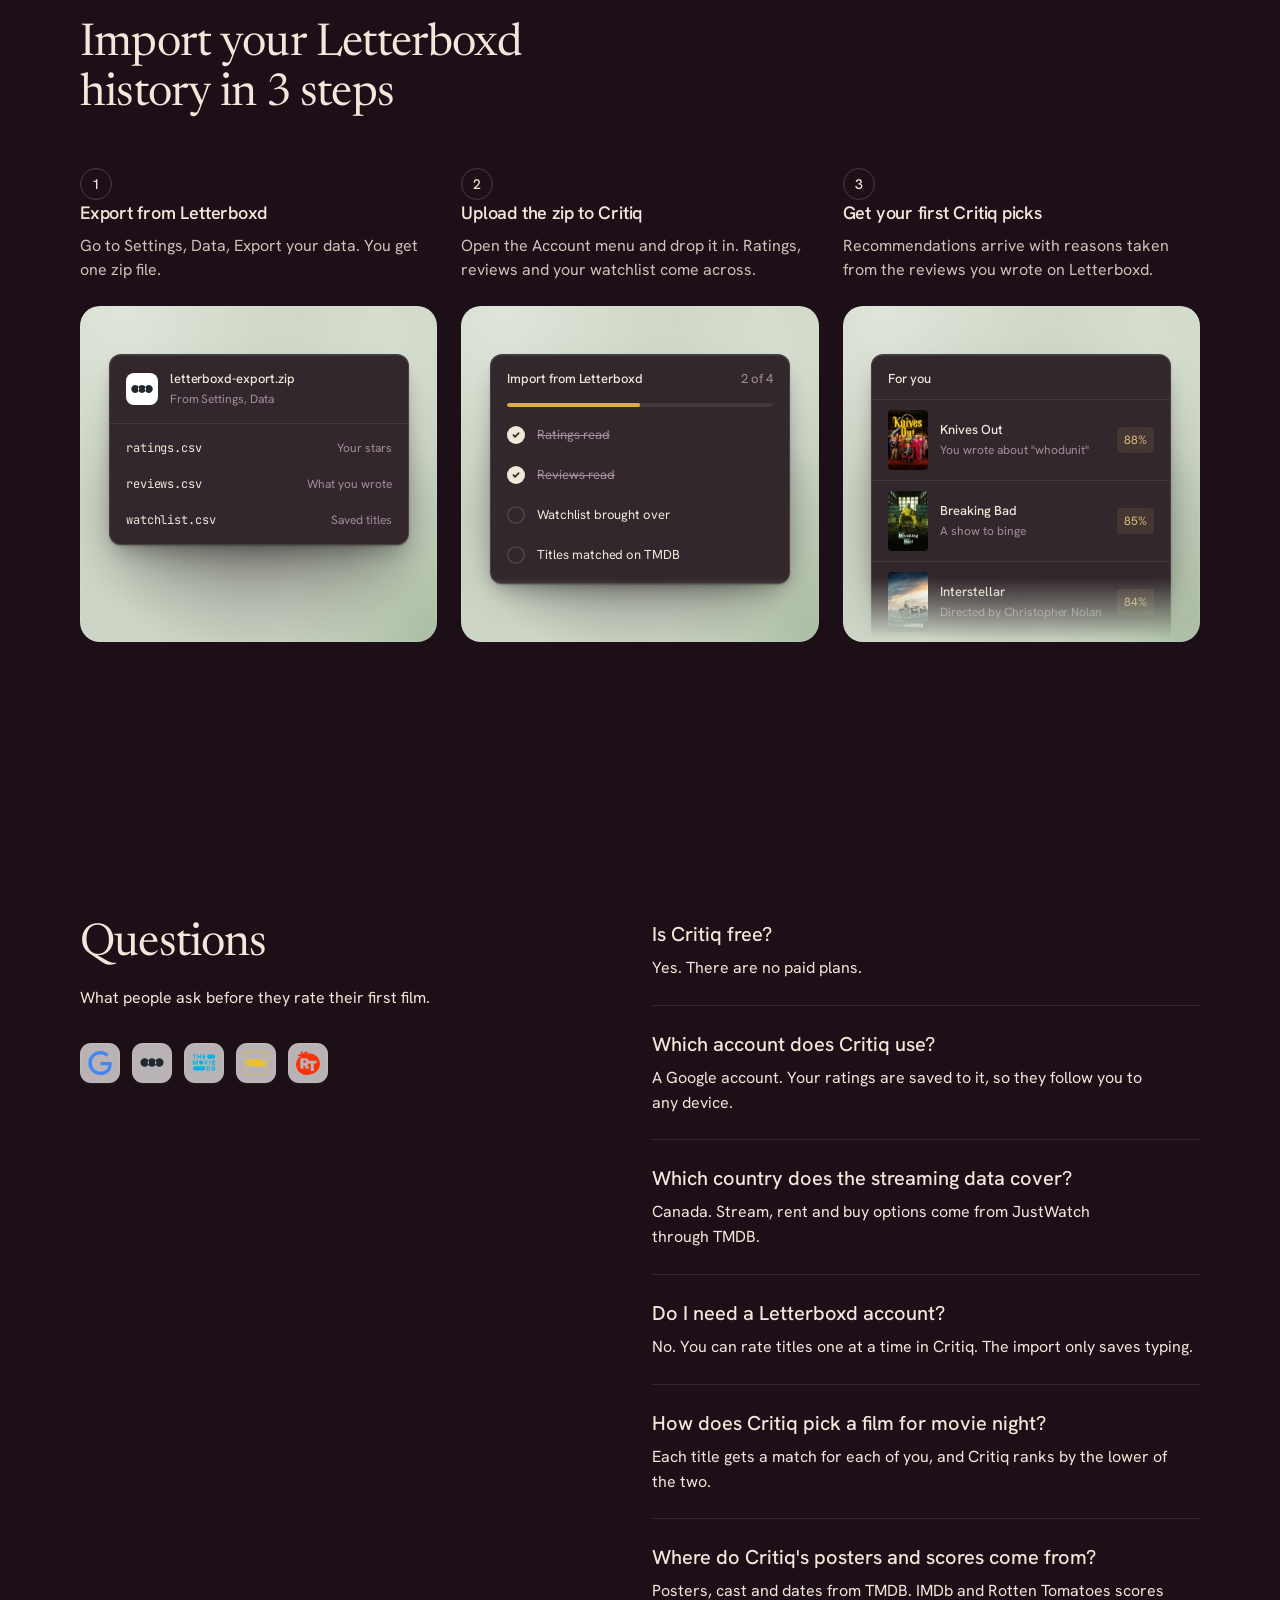
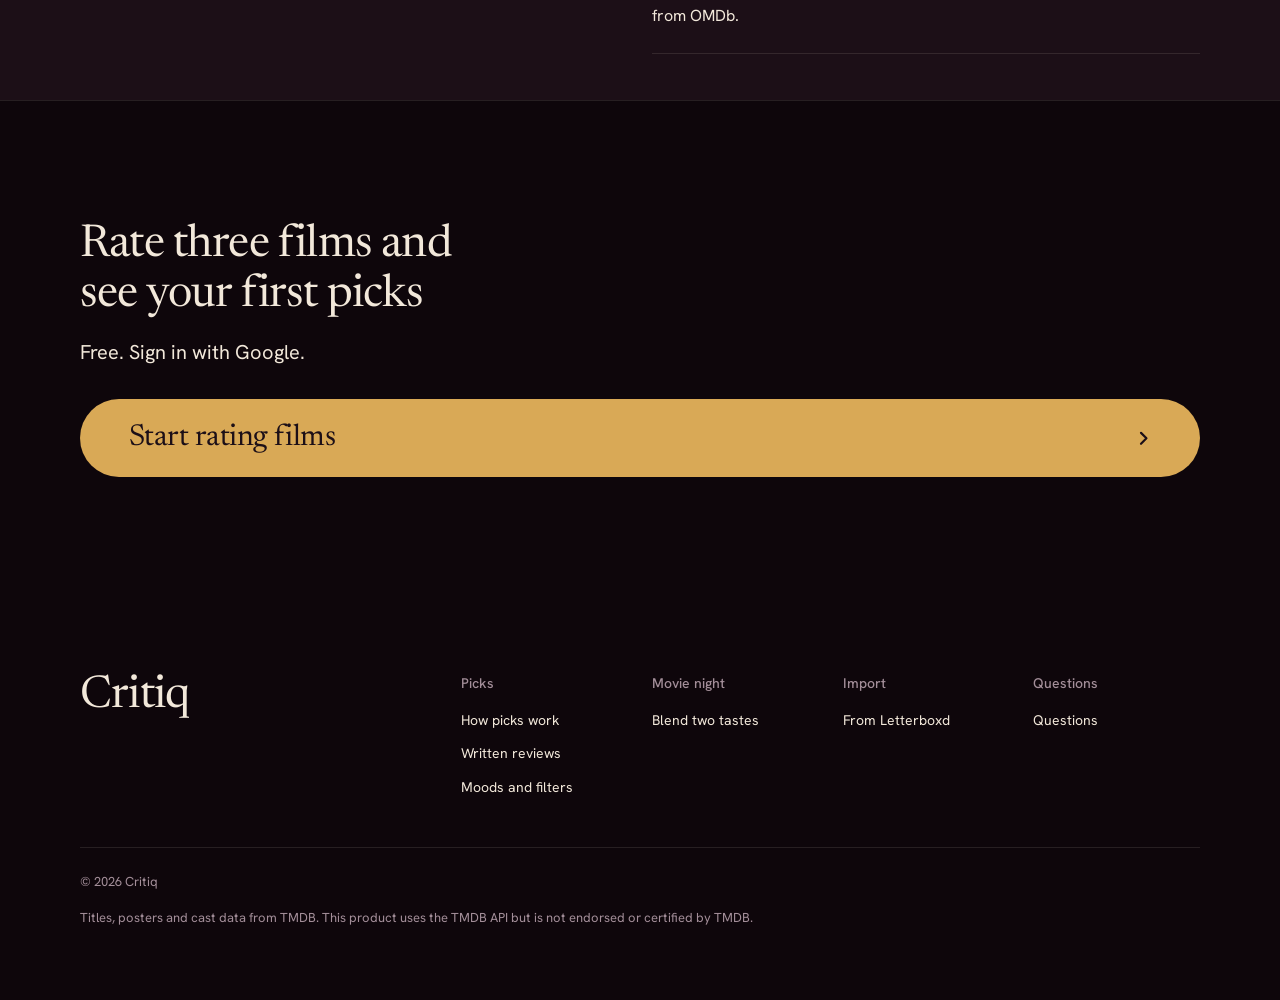
==== commit 8fda7da4: "Landing page motion, reel and movie night sections; app polish" ====
--- a/landing/index.html
+++ b/landing/index.html
@@ -47,13 +47,13 @@
 <link rel="stylesheet" href="assets/ui/toggles/fragment.css">
 <link rel="stylesheet" href="assets/ui/checklist/fragment.css">
 <link rel="stylesheet" href="assets/diagrams/diagram.css">
-<script>document.documentElement.classList.add('m-enter');setTimeout(()=>document.documentElement.classList.add('m-enter-done'),700)</script>
+<link rel="stylesheet" href="vendor/lenis.css">
+<link rel="stylesheet" href="js/cinema.css">
 <script src="assets/backgrounds/backgrounds.js"></script>
 <script>document.documentElement.classList.add('mo-js');setTimeout(()=>document.documentElement.classList.add('mo-safe'),2500)</script>
 <link rel="modulepreload" href="assets/moments/moments.js">
 <link rel="modulepreload" href="assets/moments/lib.js">
 <link rel="modulepreload" href="assets/moments/marquee-row/moment.js">
-<link rel="modulepreload" href="assets/moments/line-carries-colour/moment.js">
 <style>
   /* HERO VISUAL: the app's Home screen as live HTML, in the app's own screening-room colours */
   .home { position: absolute; inset: 0; border: 1px solid color-mix(in oklab, var(--p-ink) 14%, transparent); border-radius: inherit; display: flex; flex-direction: column; gap: 20px; padding: 24px; background: var(--p-bg); color: var(--p-ink); font-family: var(--font-text); overflow: hidden; }
@@ -138,18 +138,20 @@
 
   .faq-marks { display: flex; flex-wrap: wrap; gap: 12px; padding-top: var(--s-4); }
   /* SPIN THE REEL: the app's slot machine (ui.py .cq-reel), in the page's tokens */
-  .reel { display: grid; place-items: center; }
+  .reel { display: grid; place-items: center; background: radial-gradient(70% 55% at 50% 38%, rgb(246 213 142 / 0.22), transparent 70%), linear-gradient(180deg, rgb(0 0 0 / 0.35), transparent 30%, rgb(0 0 0 / 0.45)), repeating-linear-gradient(90deg, #4c0f26 0 26px, #66173a 26px 44px, #3a0a1c 44px 62px); }
   .reel__machine { display: grid; justify-items: center; gap: 16px; padding: 32px 24px; }
   .reel__window { position: relative; width: 168px; height: 252px; overflow: hidden; border-radius: 8px; border: 2px solid var(--p-accent); background: var(--p-bg);
     box-shadow: 0 0 0 6px #241320, 0 0 0 8px #45293a, 0 0 30px rgb(217 169 86 / 0.3); }
   .reel__window::after { content: ""; position: absolute; inset: 0; pointer-events: none; background: linear-gradient(180deg, rgb(0 0 0 / 0.65), transparent 22%, transparent 78%, rgb(0 0 0 / 0.65)); }
   .reel__strip { display: flex; flex-direction: column; will-change: transform; }
   .reel__strip img { width: 168px; height: 252px; object-fit: cover; flex: none; display: block; }
-  .reel__result { display: grid; justify-items: center; gap: 2px; text-align: center; color: #262d24; min-height: 76px; transition: opacity 300ms ease; }
+  .reel__result { display: grid; justify-items: center; gap: 2px; text-align: center; color: #f6efe4; min-height: 76px; transition: opacity 300ms ease; }
   .reel.is-spinning .reel__result { opacity: 0; }
-  .reel__tag { font-size: 12px; font-weight: 600; letter-spacing: 0.12em; text-transform: uppercase; }
+  .reel__tag { font-size: 12px; font-weight: 600; letter-spacing: 0.12em; text-transform: uppercase; color: var(--p-accent); }
   .reel__title { font: 500 28px/1.15 var(--font-display); }
-  .reel__meta { font-size: 14px; }
+  .reel__meta { font-size: 14px; color: #e4d6dc; }
+  html .reel .btn.btn--secondary.reel__btn { background: rgb(28 15 23 / 0.8); color: #f6efe4; box-shadow: inset 0 0 0 1px rgb(246 213 142 / 0.55); }
+  html .reel .btn.btn--secondary.reel__btn:hover { background: rgb(28 15 23 / 0.95); }
   .reel__moods { margin-top: var(--s-8); }
   .reel__moods li { font: 400 28px/1.2 var(--font-display); color: var(--ink); white-space: nowrap; }
   @media (max-width: 639px) { .reel__window { width: 136px; height: 204px; } .reel__strip img { width: 136px; height: 204px; } .reel__moods li { font-size: 20px; } }
@@ -157,7 +159,7 @@
 
   /* MOVIE NIGHT: the app's two fit bars (ui.py .cq-fit) */
   .mn-at { position: absolute; left: 50%; top: 48px; width: min(760px, calc(100% - 48px)); transform: translateX(-50%); }
-  .mn { font-size: 13px; }
+  .mn.ui { --u-bg: #241720; --u-ink: #f2e8da; --u-muted: #b9a7b0; --u-line: rgb(242 232 218 / 0.1); --u-fill-2: rgb(242 232 218 / 0.08); --u-fill-3: rgb(242 232 218 / 0.12); --u-tint: rgb(217 169 86 / 0.2); --u-accent-text: #f6d58e; background: var(--u-bg); color: var(--u-ink); font-size: 13px; }
   .mn__head { display: flex; flex-wrap: wrap; align-items: center; gap: 8px 20px; padding: 16px 20px; border-bottom: 1px solid var(--u-line); }
   .mn__t { font-weight: 600; font-size: 15px; }
   .mn__who { display: inline-flex; align-items: center; gap: 6px; color: var(--u-muted); }
@@ -208,7 +210,7 @@
            palette: the client's own (start.mjs brand: velvet #1c0f17, curtain #2a1722, light #f2e8da, usher #a38e99,
            brass #d9a956), pairing newsreader (forced: the app's own heading face), radius soft, lit ground sage
      effect: grain-gradient in the one [data-visual] frame (#reviews); card ground: none (the grain family has no second id)
-     moments: marquee-row (the six moods) as the last row of #reel, line-carries-colour in #movie-night (ground-surface); letters-assemble redealt on the client's feedback (an empty statement section)
+     moments: marquee-row (the six moods) as the last row of #reel; motion layer: GSAP 3.12.5 + ScrollTrigger + Lenis 1.1.13 (js/cinema.js), chosen by the client over the skill gate
      client slots: none; posters and backdrops from TMDB, credited in the footer -->
 
 <header class="nav">
@@ -253,7 +255,7 @@
 </header>
 
 <main id="top">
-  <section class="hero hero--split" data-enter aria-labelledby="hero-h">
+  <section class="hero hero--split" aria-labelledby="hero-h">
     <div class="wrap"><div class="hero-text grid hero__grid">
       <div class="hero__text span-5">
         <p class="hero__kicker"><span class="dot" aria-hidden="true"></span>Free, sign in with Google</p>
@@ -511,7 +513,7 @@
     </div>
   </section>
 
-  <section class="section ground-surface" id="movie-night" data-moment="line-carries-colour" data-moment-opts='{"from": "base"}' aria-labelledby="mn-h">
+  <section class="section ground-surface" id="movie-night" aria-labelledby="mn-h">
     <div class="wrap">
       <div class="grid">
         <h2 class="span-5" id="mn-h">Critiq movie night for two people</h2>
@@ -647,44 +649,10 @@
   </div>
 </footer>
 
-<script>
-/* Spin the reel: the app's weighted spin (app.py spin_dialog), on a click. Better matches weigh more. */
-(() => {
-  const root = document.querySelector('[data-reel]'); if (!root) return;
-  const picks = [
-    ['Arrival', 'arrival.jpg', '2016 · 92% match · IMDb 7.9', 92], ['The Prestige', 'prestige.jpg', '2006 · 90% match · IMDb 8.5', 90],
-    ['Dark', 'dark.jpg', '2017 · 89% match · IMDb 8.7', 89], ['Shutter Island', 'shutter.jpg', '2010 · 86% match · IMDb 8.2', 86],
-    ['Gone Girl', 'gonegirl.jpg', '2014 · 84% match · IMDb 8.1', 84], ['Parasite', 'parasite.jpg', '2019 · 83% match · IMDb 8.5', 83],
-    ['Prisoners', 'prisoners.jpg', '2013 · 82% match · IMDb 8.2', 82], ['Zodiac', 'zodiac.jpg', '2007 · 79% match · IMDb 7.7', 79]];
-  const strip = root.querySelector('[data-reel-strip]'), btn = root.querySelector('[data-reel-spin]');
-  const title = root.querySelector('[data-reel-title]'), meta = root.querySelector('[data-reel-meta]');
-  const laps = 5, reduce = matchMedia('(prefers-reduced-motion: reduce)');
-  for (let l = 0; l <= laps; l++) for (const p of picks) {
-    const i = new Image(); i.src = 'img/' + p[1]; i.alt = l === 0 && p === picks[0] ? 'Poster for ' + p[0] : ''; i.width = 168; i.height = 252; i.loading = 'lazy'; strip.append(i);
-  }
-  let busy = false;
-  const cell = () => strip.firstElementChild.getBoundingClientRect().height;
-  const pick = () => {
-    const w = picks.map(p => (p[3] / 100) ** 6), sum = w.reduce((a, b) => a + b, 0);
-    let r = Math.random() * sum;
-    for (let i = 0; i < w.length; i++) { r -= w[i]; if (r <= 0) return i; }
-    return 0;
-  };
-  btn.addEventListener('click', () => {
-    if (busy) return; busy = true; root.classList.add('is-spinning');
-    const win = pick(), stop = laps * picks.length + win, ms = reduce.matches ? 0 : 3400;
-    strip.style.transition = 'none'; strip.style.transform = 'translateY(0)';
-    void strip.offsetHeight;
-    strip.style.transition = ms ? 'transform ' + ms + 'ms cubic-bezier(.1,.55,.12,1)' : 'none';
-    strip.style.transform = 'translateY(' + (-stop * cell()) + 'px)';
-    setTimeout(() => {
-      strip.style.transition = 'none'; strip.style.transform = 'translateY(' + (-win * cell()) + 'px)';
-      title.textContent = picks[win][0]; meta.textContent = picks[win][2];
-      root.classList.remove('is-spinning'); busy = false;
-    }, ms + 40);
-  });
-})();
-</script>
+<script src="vendor/gsap.min.js"></script>
+<script src="vendor/ScrollTrigger.min.js"></script>
+<script src="vendor/lenis.min.js"></script>
+<script src="js/cinema.js"></script>
 <script type="module" src="assets/system.js"></script>
 <script type="module" src="assets/motion/motion.js"></script>
 <script type="module" src="assets/layout/layout.js"></script>
--- a/landing/vendor/lenis.css
+++ b/landing/vendor/lenis.css
@@ -0,0 +1,20 @@
+html.lenis,
+html.lenis body {
+  height: auto;
+}
+
+.lenis.lenis-smooth {
+  scroll-behavior: auto !important;
+}
+
+.lenis.lenis-smooth [data-lenis-prevent] {
+  overscroll-behavior: contain;
+}
+
+.lenis.lenis-stopped {
+  overflow: hidden;
+}
+
+.lenis.lenis-smooth iframe {
+  pointer-events: none;
+}
--- a/landing/js/cinema.css
+++ b/landing/js/cinema.css
@@ -0,0 +1,43 @@
+/* Critiq landing: styles for the GSAP motion layer (js/cinema.js) */
+.cx-w { display: inline-block; overflow: hidden; vertical-align: top; padding-bottom: 0.1em; margin-bottom: -0.1em; }
+.cx-w > span { display: inline-block; will-change: transform, filter; }
+
+/* the projector beam behind the hero */
+.hero { position: relative; overflow: hidden; isolation: isolate; }
+.hero > .wrap { position: relative; z-index: 1; }
+.cx-beam {
+  position: absolute; z-index: 0; top: -30%; right: -12%; width: 85vw; height: 150%; pointer-events: none;
+  transform-origin: 100% 0%; opacity: 0.9;
+  background:
+    conic-gradient(from 212deg at 100% 0%, transparent 0deg, rgb(246 213 142 / 0.10) 14deg, rgb(246 213 142 / 0.18) 24deg, rgb(246 213 142 / 0.08) 34deg, transparent 48deg),
+    radial-gradient(60% 45% at 92% 6%, rgb(217 169 86 / 0.22), transparent 70%);
+  filter: blur(18px);
+  mix-blend-mode: screen;
+}
+
+/* SpotlightCard: a soft light that follows the pointer over a panel */
+.cx .panel, .cx .reel { position: relative; }
+.cx-spot {
+  position: absolute; inset: 0; z-index: 4; border-radius: inherit; pointer-events: none; opacity: 0;
+  background: radial-gradient(420px circle at var(--mx, 50%) var(--my, 50%), rgb(255 248 230 / 0.28), transparent 60%);
+  transition: opacity 400ms ease;
+}
+.panel:hover > .cx-spot, .reel:hover > .cx-spot { opacity: 1; }
+
+/* ShinyText: a sweep of light across the closing button */
+.closing__cta .btn--xl { position: relative; overflow: hidden; }
+.cx .closing__cta .btn--xl::after {
+  content: ""; position: absolute; inset: 0; pointer-events: none;
+  background: linear-gradient(110deg, transparent 30%, rgb(255 255 255 / 0.45) 50%, transparent 70%);
+  transform: translateX(-120%); animation: cx-shine 4.5s ease-in-out 1.5s infinite;
+}
+@keyframes cx-shine { 0%, 60% { transform: translateX(-120%); } 100% { transform: translateX(120%); } }
+
+/* the posters and the reel window get room to tilt */
+.home__strip { perspective: 600px; }
+.home__strip img { transform-style: preserve-3d; }
+
+@media (prefers-reduced-motion: reduce) {
+  .cx-beam { display: none; }
+  .closing__cta .btn--xl::after { animation: none; }
+}
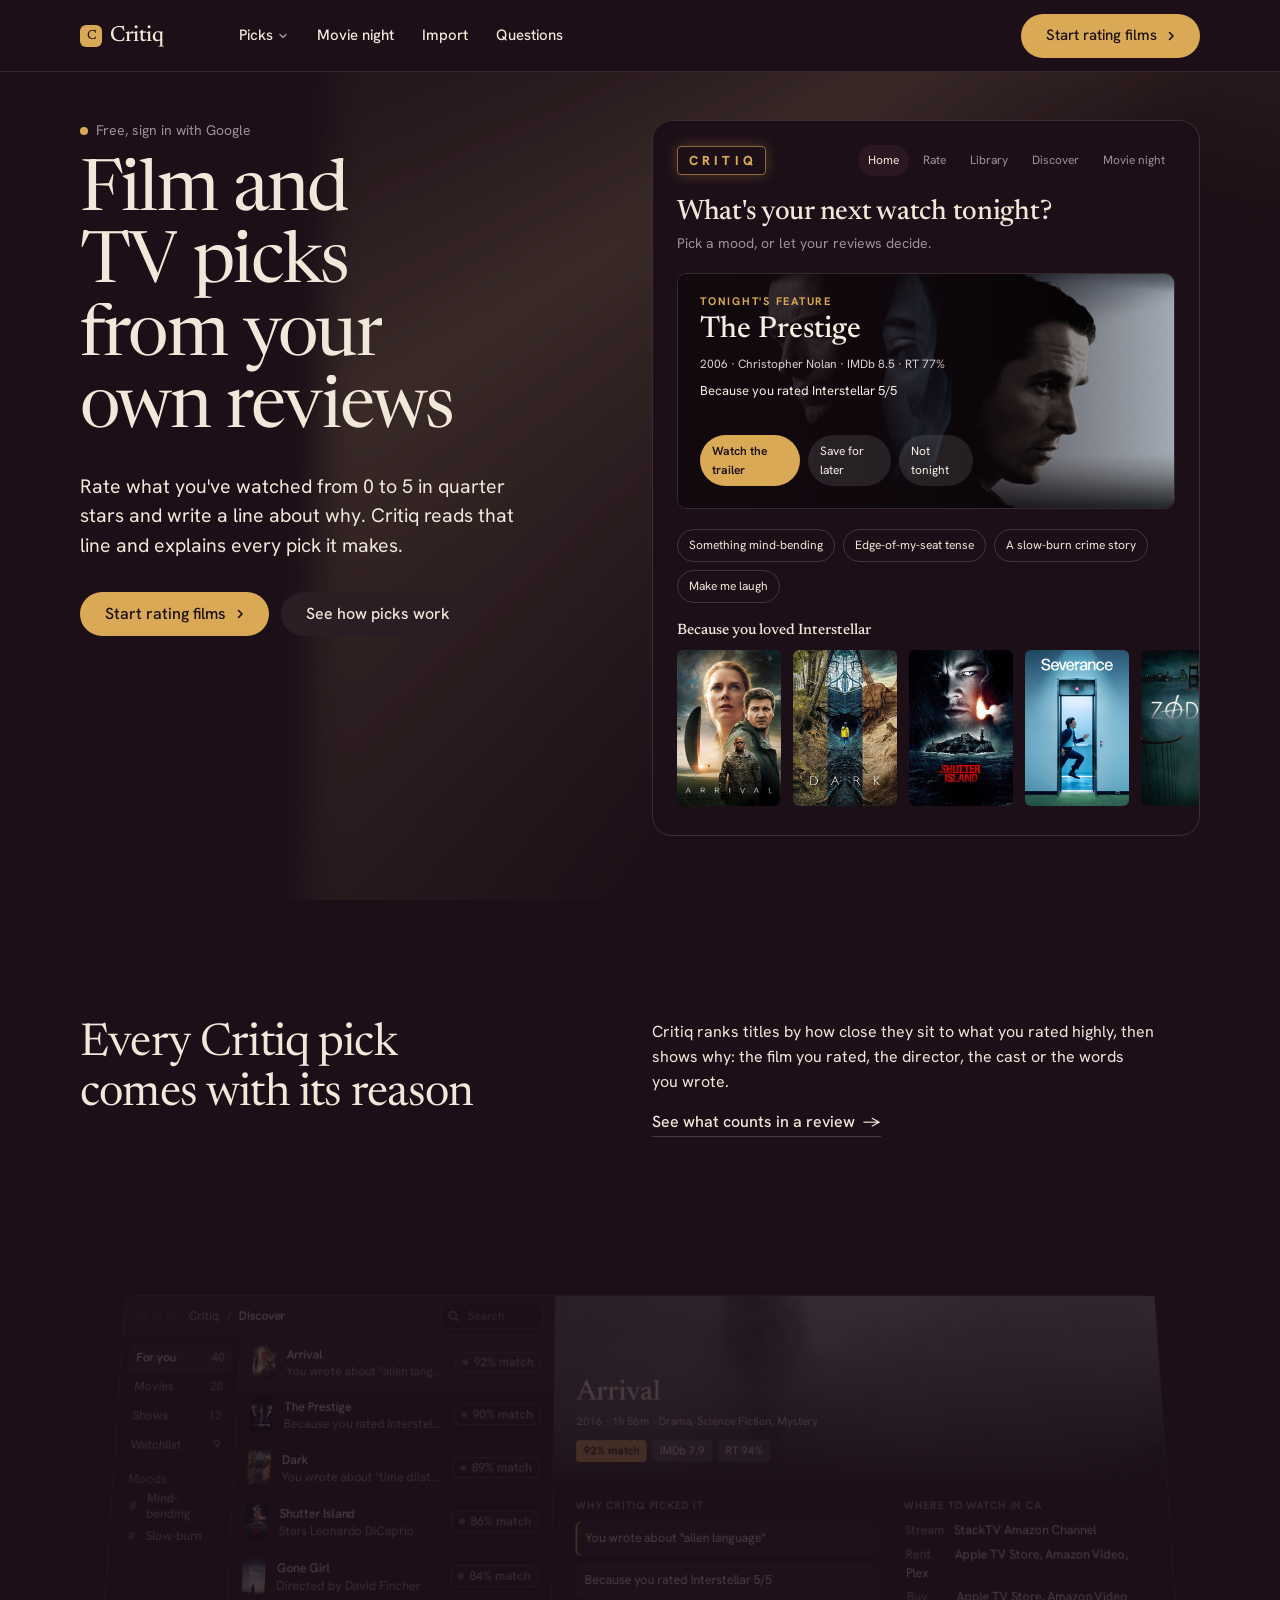
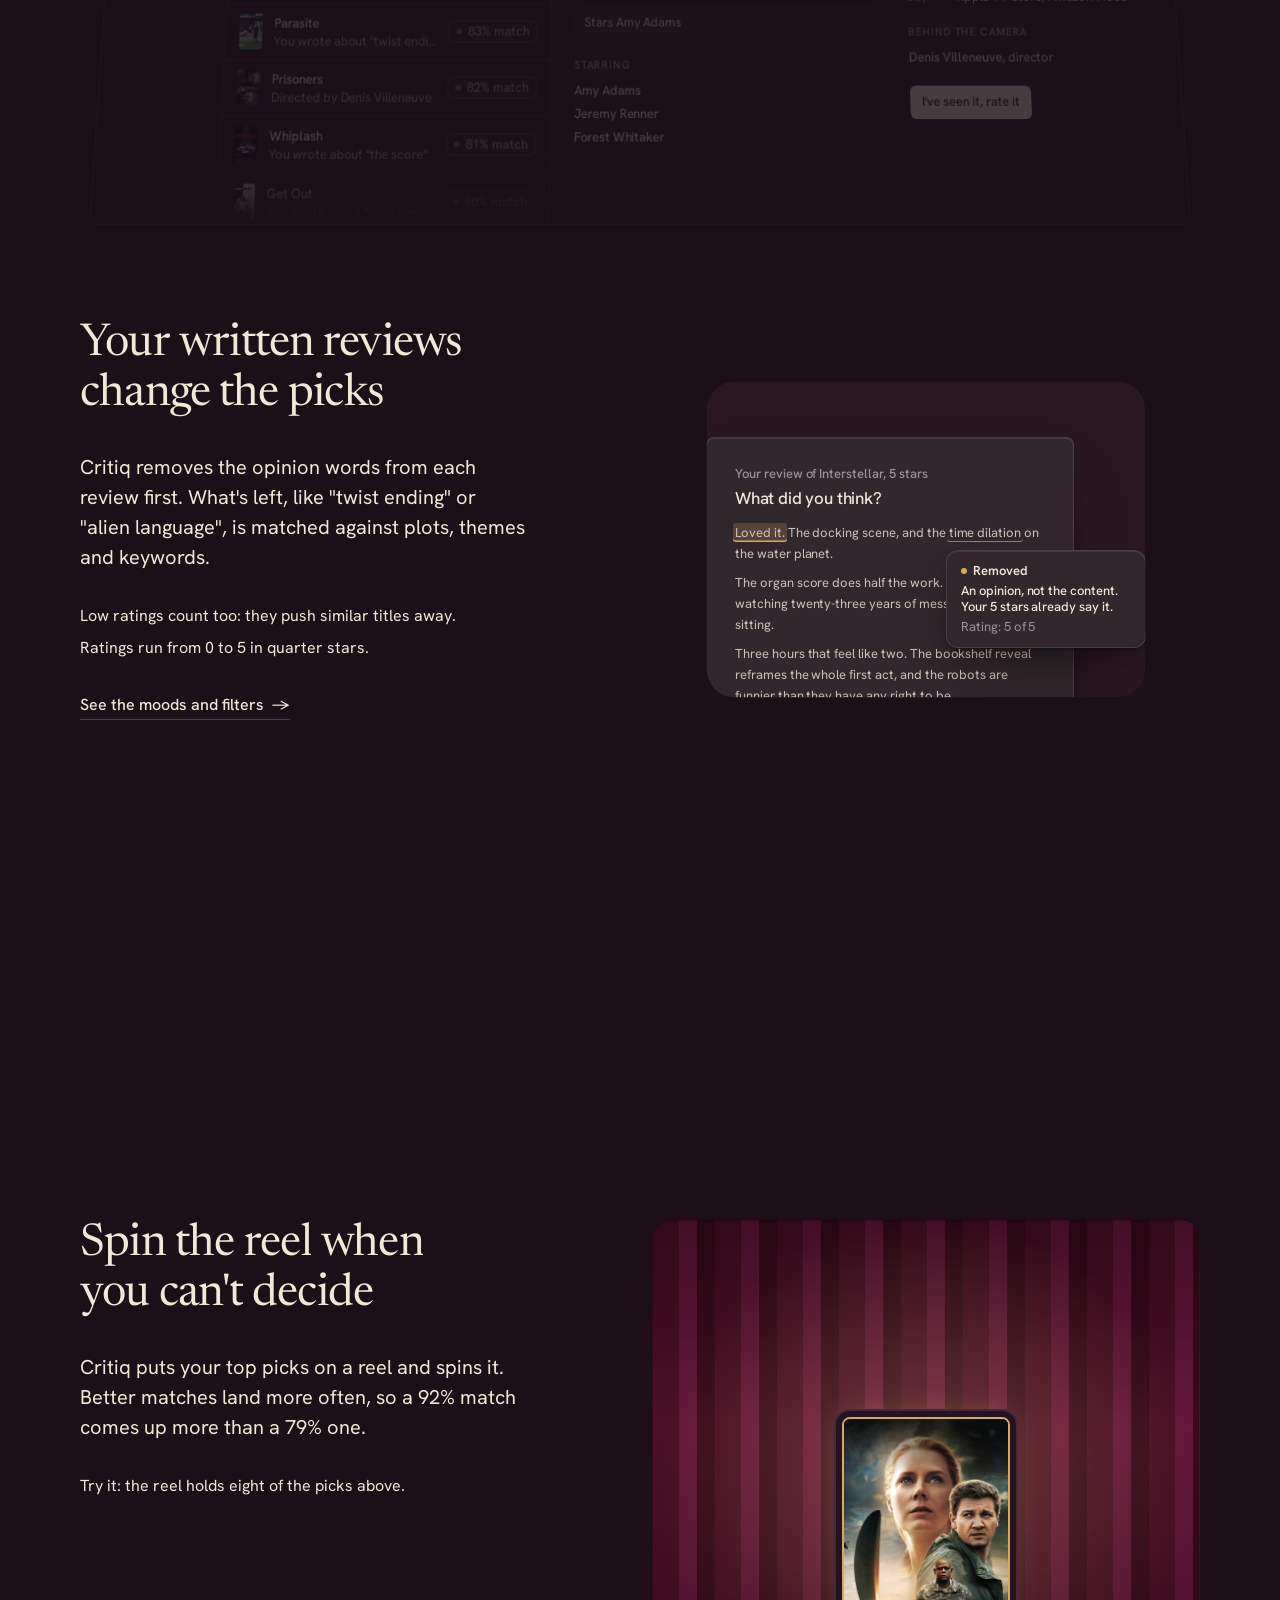
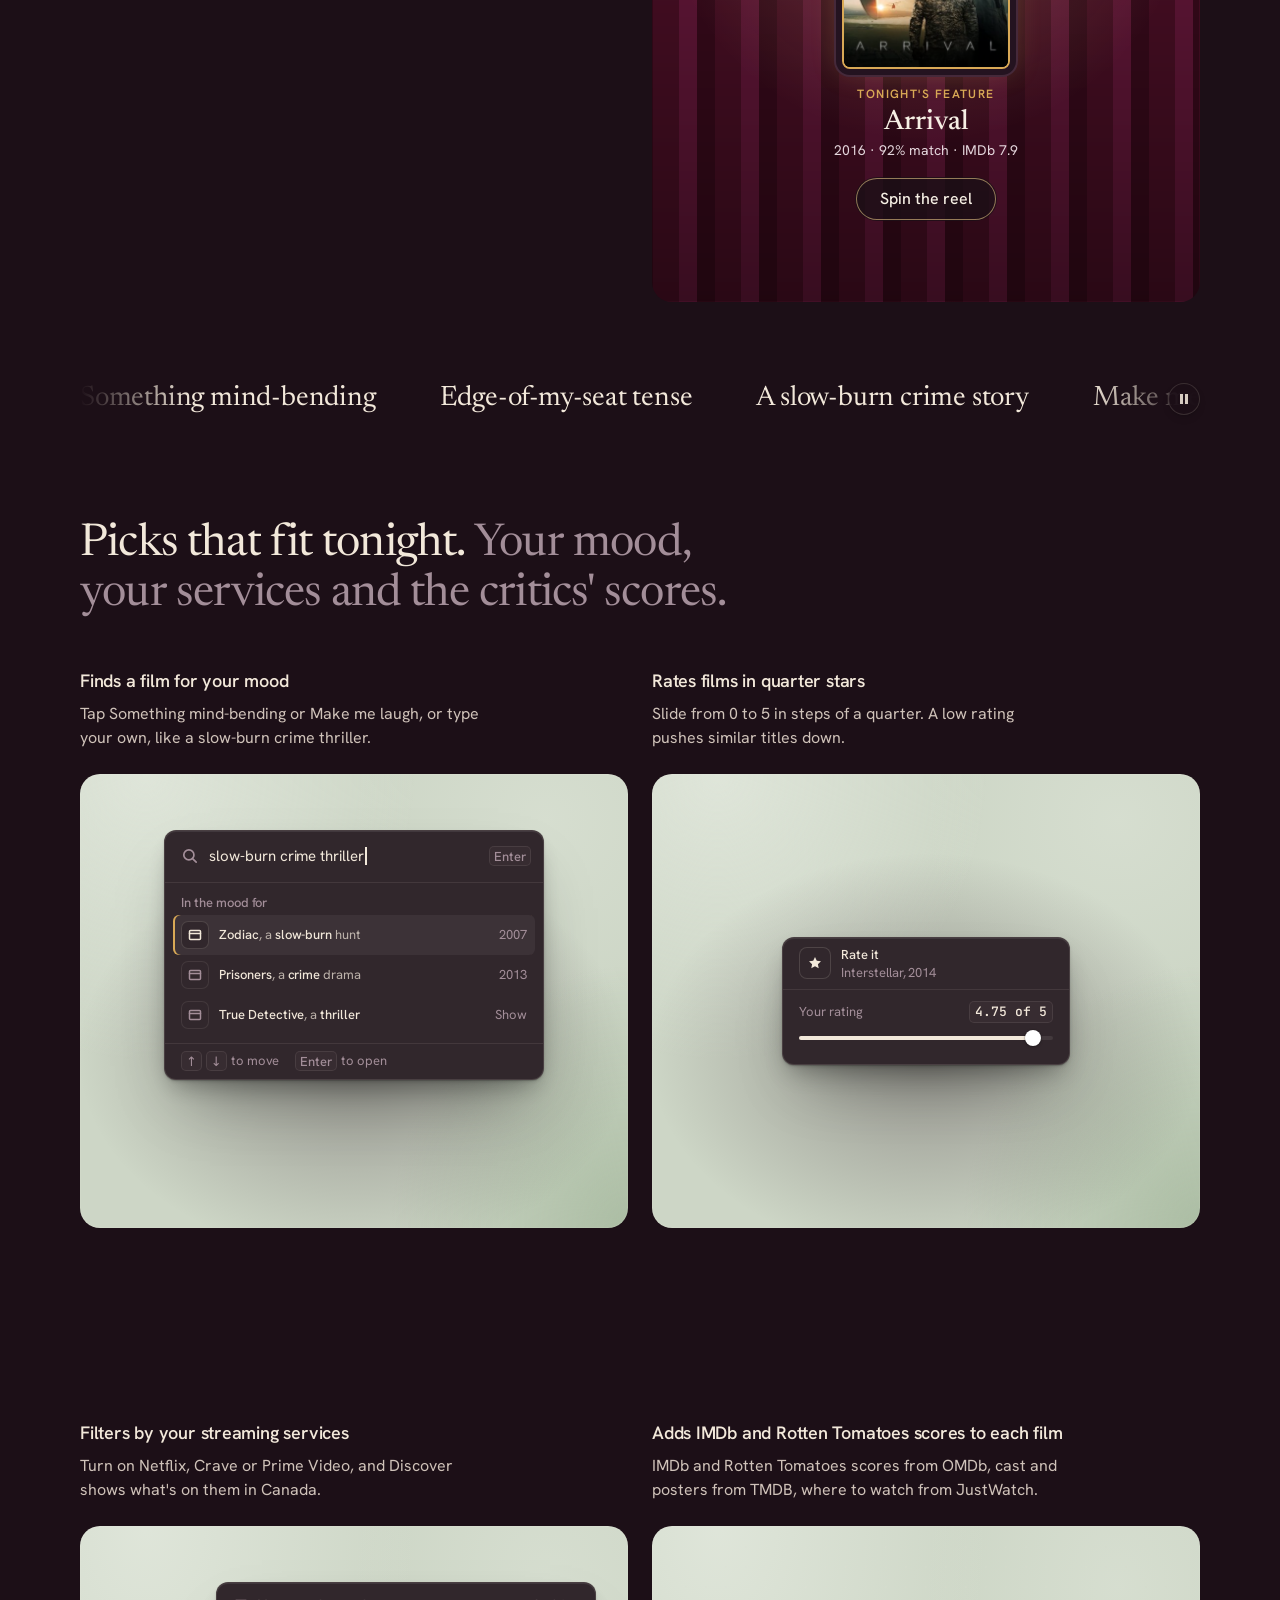
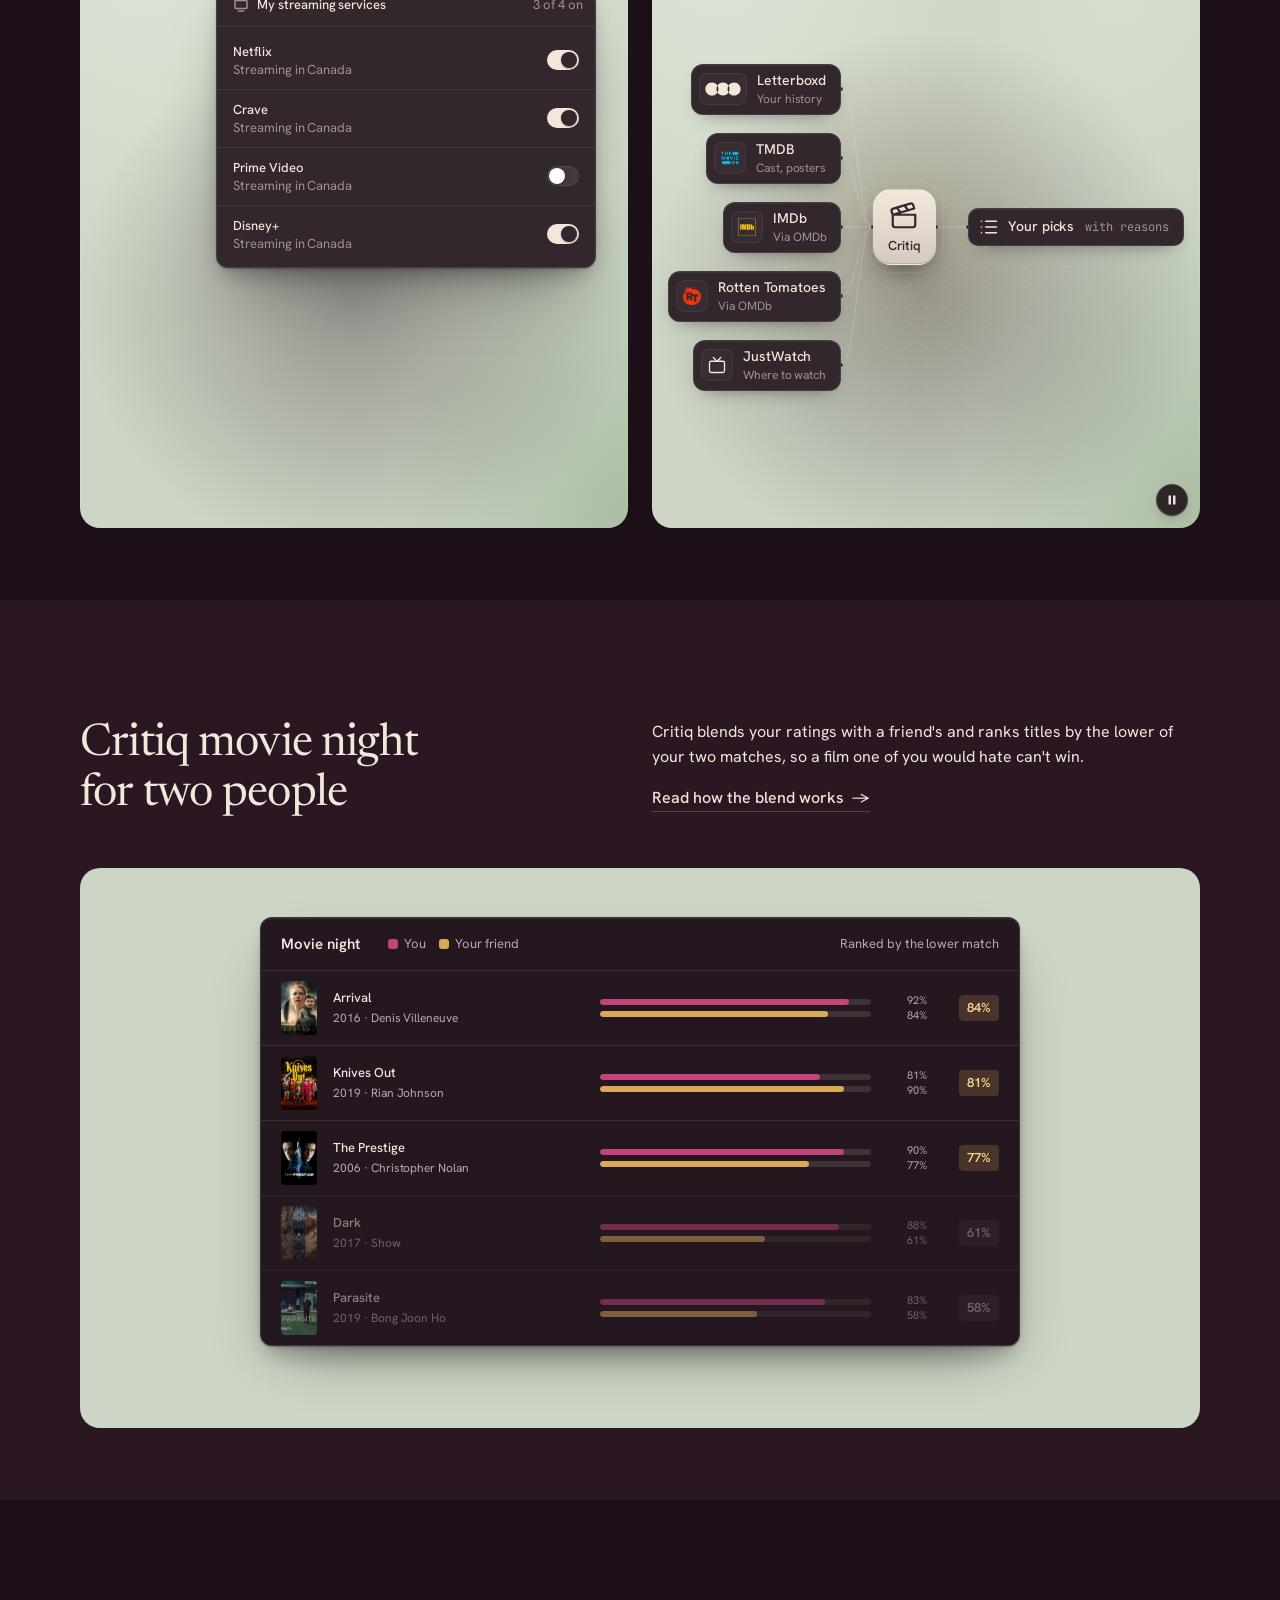
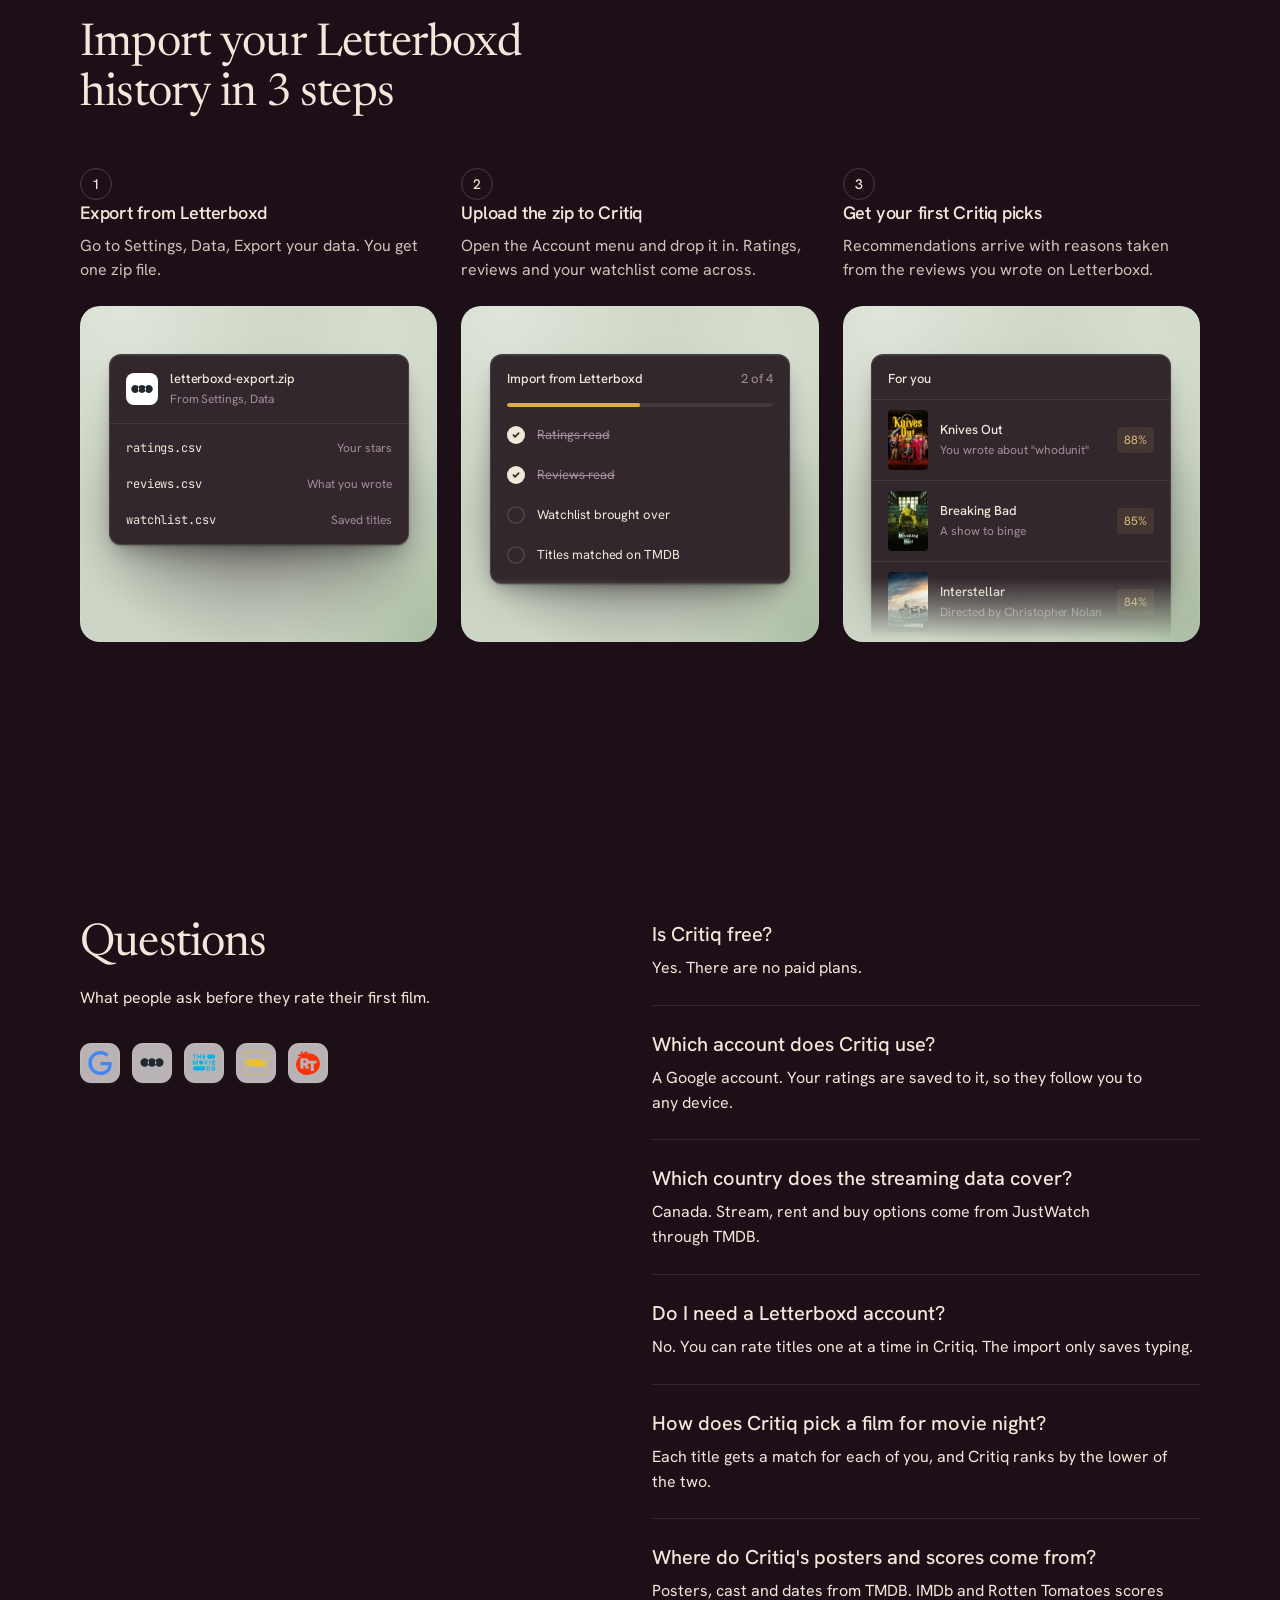
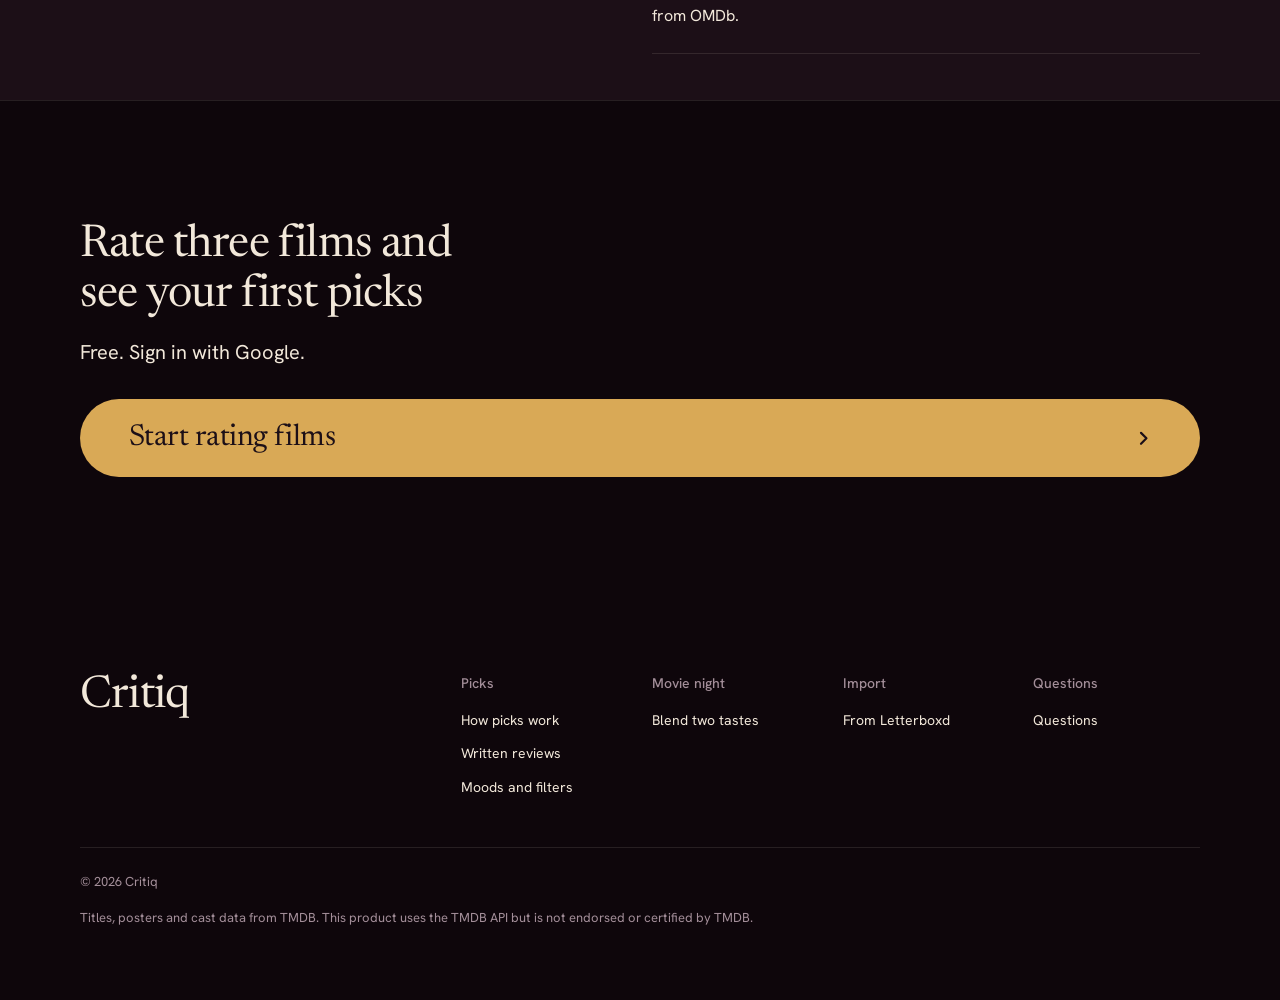
==== commit 64f05b64: "Bigger film strips, larger centered ticket, optimized clicking" ====
--- a/landing/index.html
+++ b/landing/index.html
@@ -246,7 +246,7 @@
       <div class="nav__item"><a class="nav__link" href="#faq">Questions</a></div>
     </nav>
     <div class="nav__actions">
-      <a class="btn btn--primary" href="https://critiq-movies.streamlit.app/?signin=1">Start rating films</a>
+      <a class="btn btn--primary" href="https://critiq-movies.streamlit.app/">Start rating films</a>
     </div>
     <button class="nav__toggle" type="button" aria-expanded="false" aria-label="Menu">
       <svg width="18" height="18" viewBox="0 0 18 18" aria-hidden="true"><path d="M2 5h14M2 13h14" stroke="currentColor" stroke-width="1.6" stroke-linecap="round"/></svg>
@@ -261,7 +261,7 @@
         <p class="hero__kicker"><span class="dot" aria-hidden="true"></span>Free, sign in with Google</p>
         <h1 id="hero-h">Film and TV picks from your own reviews</h1>
         <p class="hero__lead">Rate what you've watched from 0 to 5 in quarter stars and write a line about why. Critiq reads that line and explains every pick it makes.</p>
-        <div class="btn-row"><a class="btn btn--primary" href="https://critiq-movies.streamlit.app/?signin=1">Start rating films<svg class="m-arrow" viewBox="0 0 12 12" aria-hidden="true"><path class="m-arrow__stem" d="M1 6h8"/><path class="m-arrow__head" d="M4.5 2.5 8 6l-3.5 3.5"/></svg></a><a class="btn btn--secondary" href="#how">See how picks work</a></div>
+        <div class="btn-row"><a class="btn btn--primary" href="https://critiq-movies.streamlit.app/">Start rating films<svg class="m-arrow" viewBox="0 0 12 12" aria-hidden="true"><path class="m-arrow__stem" d="M1 6h8"/><path class="m-arrow__head" d="M4.5 2.5 8 6l-3.5 3.5"/></svg></a><a class="btn btn--secondary" href="#how">See how picks work</a></div>
       </div>
       <div class="hero__media span-6 start-7">
         <div class="home" role="img" aria-label="Critiq's home screen: tonight's feature is The Prestige, picked because you rated Interstellar 5 out of 5, with mood buttons and a row of films like Interstellar">
@@ -628,7 +628,7 @@
         <h2 id="close-h">Rate three films and see your first picks</h2>
         <p class="t-small muted">Free. Sign in with Google.</p>
       </div>
-      <a class="btn btn--primary btn--xl btn--wide" href="https://critiq-movies.streamlit.app/?signin=1">Start rating films<svg class="m-arrow" viewBox="0 0 12 12" aria-hidden="true"><path class="m-arrow__stem" d="M1 6h8"/><path class="m-arrow__head" d="M4.5 2.5 8 6l-3.5 3.5"/></svg></a>
+      <a class="btn btn--primary btn--xl btn--wide" href="https://critiq-movies.streamlit.app/">Start rating films<svg class="m-arrow" viewBox="0 0 12 12" aria-hidden="true"><path class="m-arrow__stem" d="M1 6h8"/><path class="m-arrow__head" d="M4.5 2.5 8 6l-3.5 3.5"/></svg></a>
     </div>
     <div class="closing__links">
       <div class="grid">
